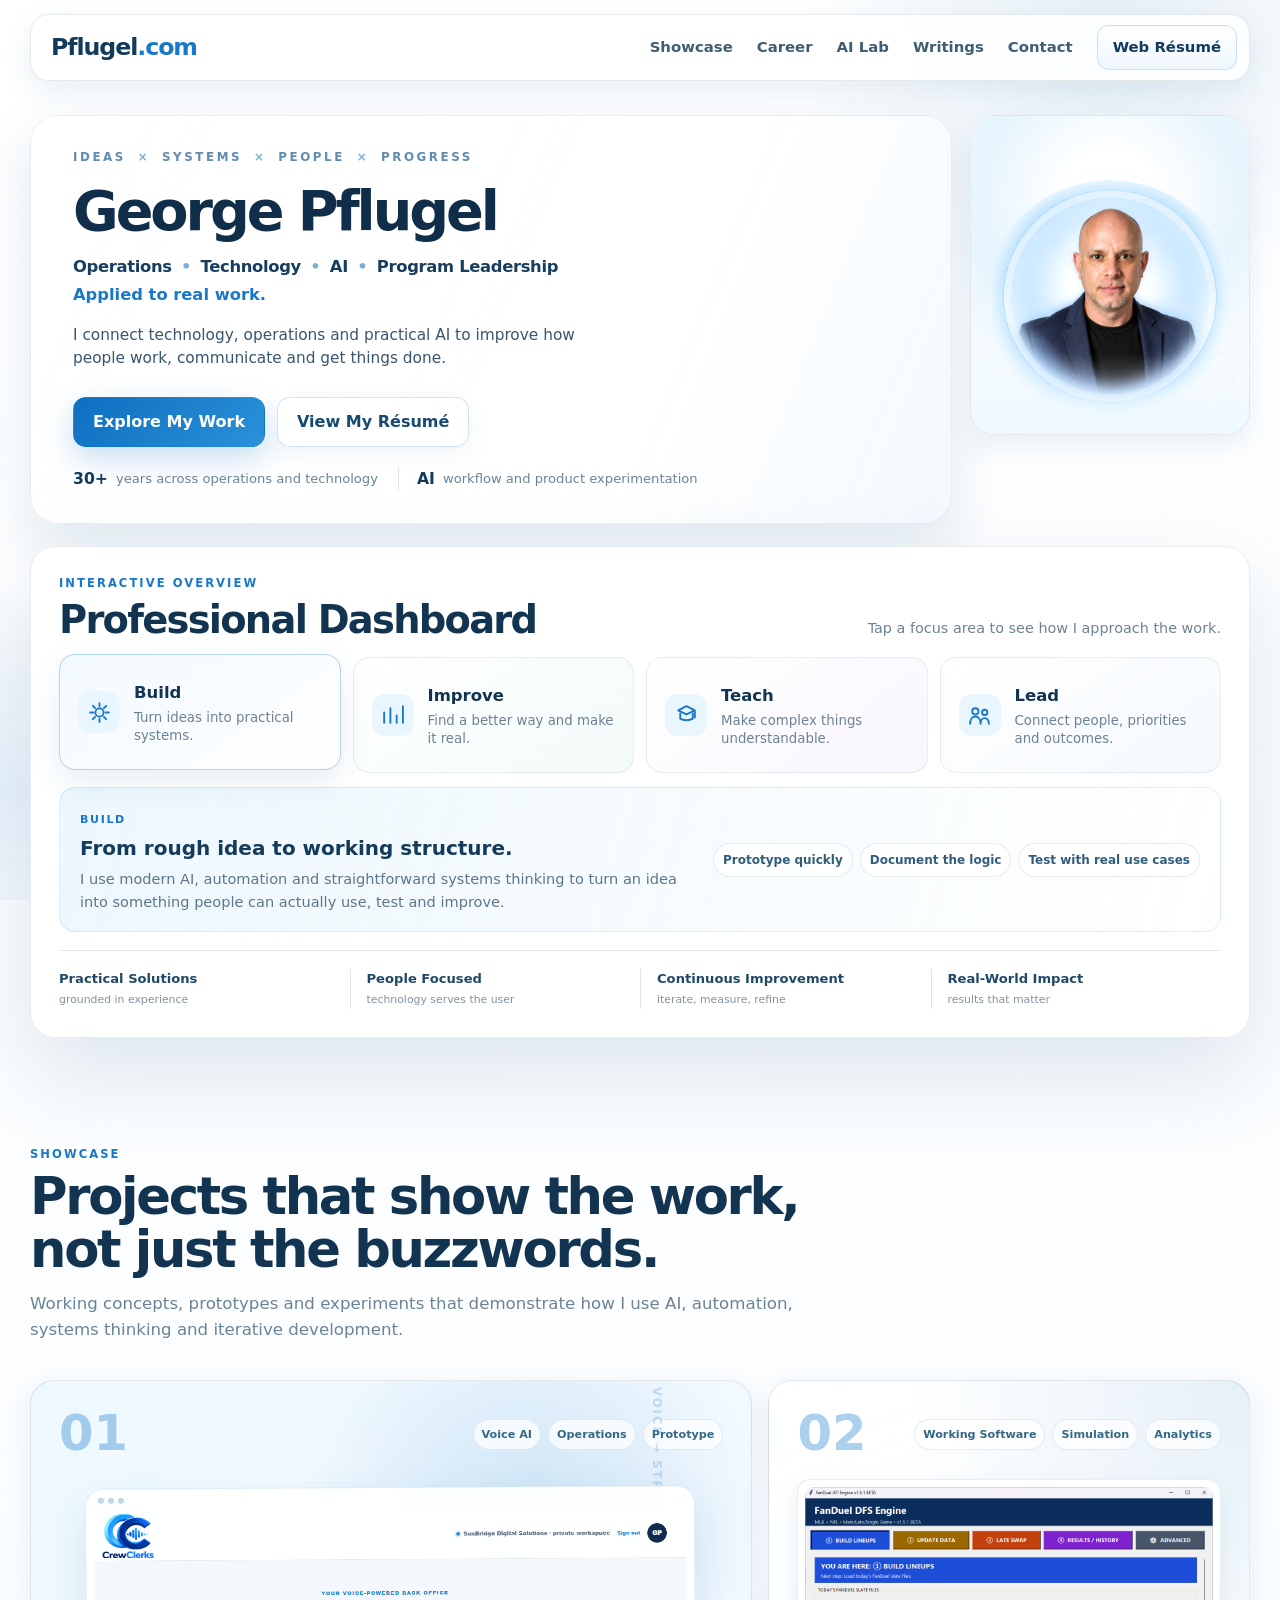
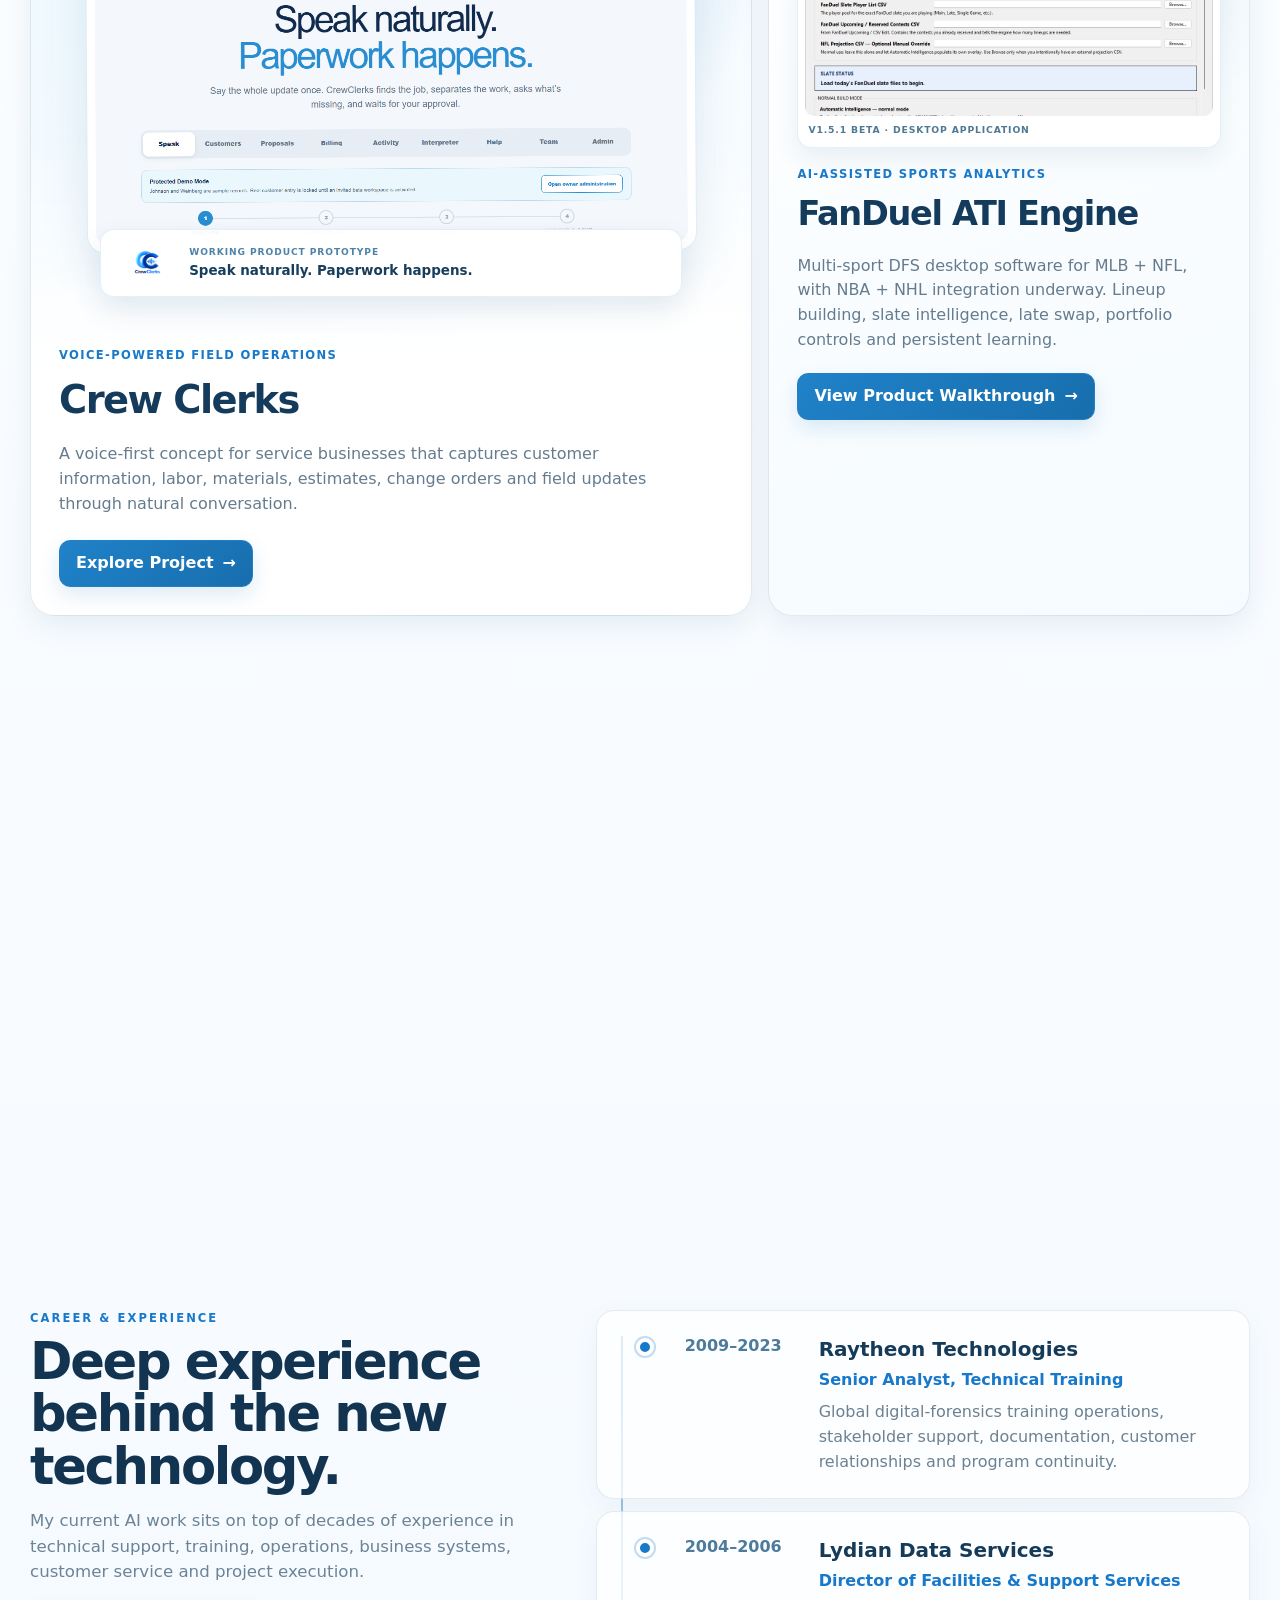
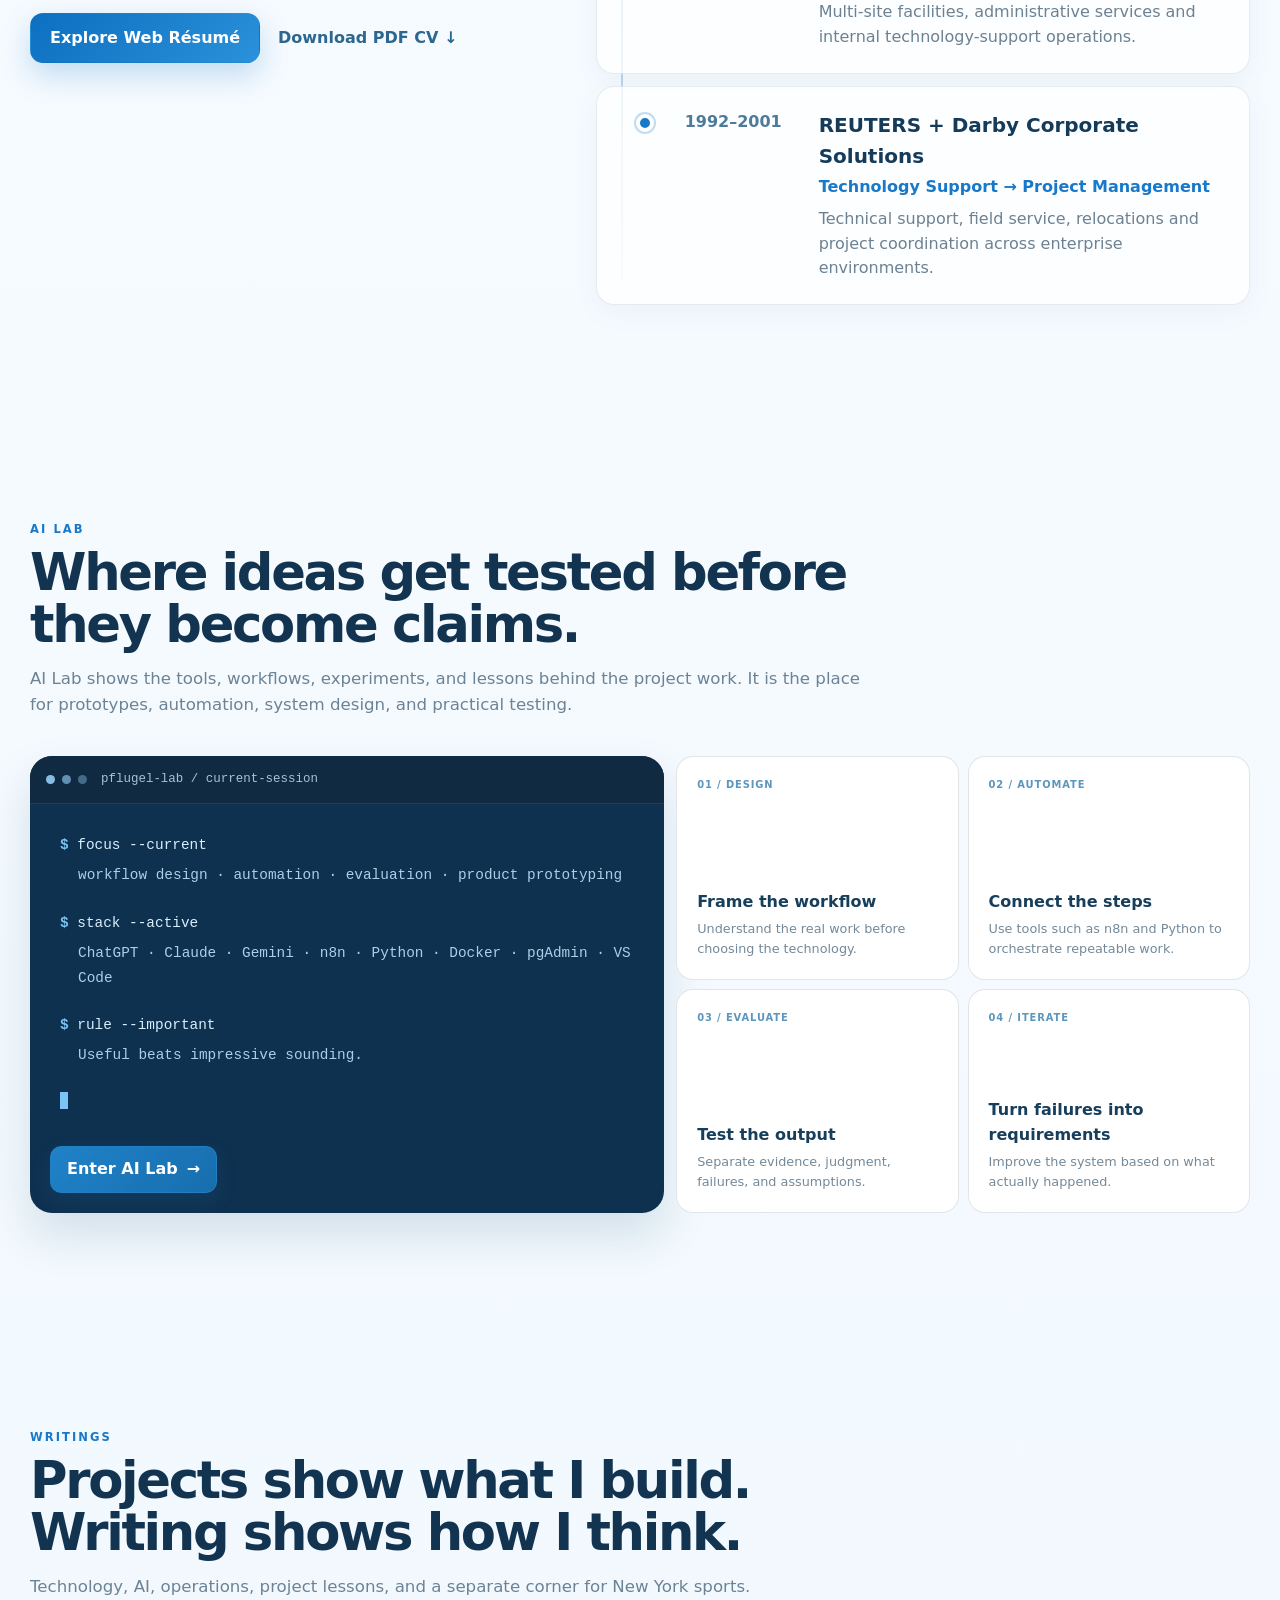
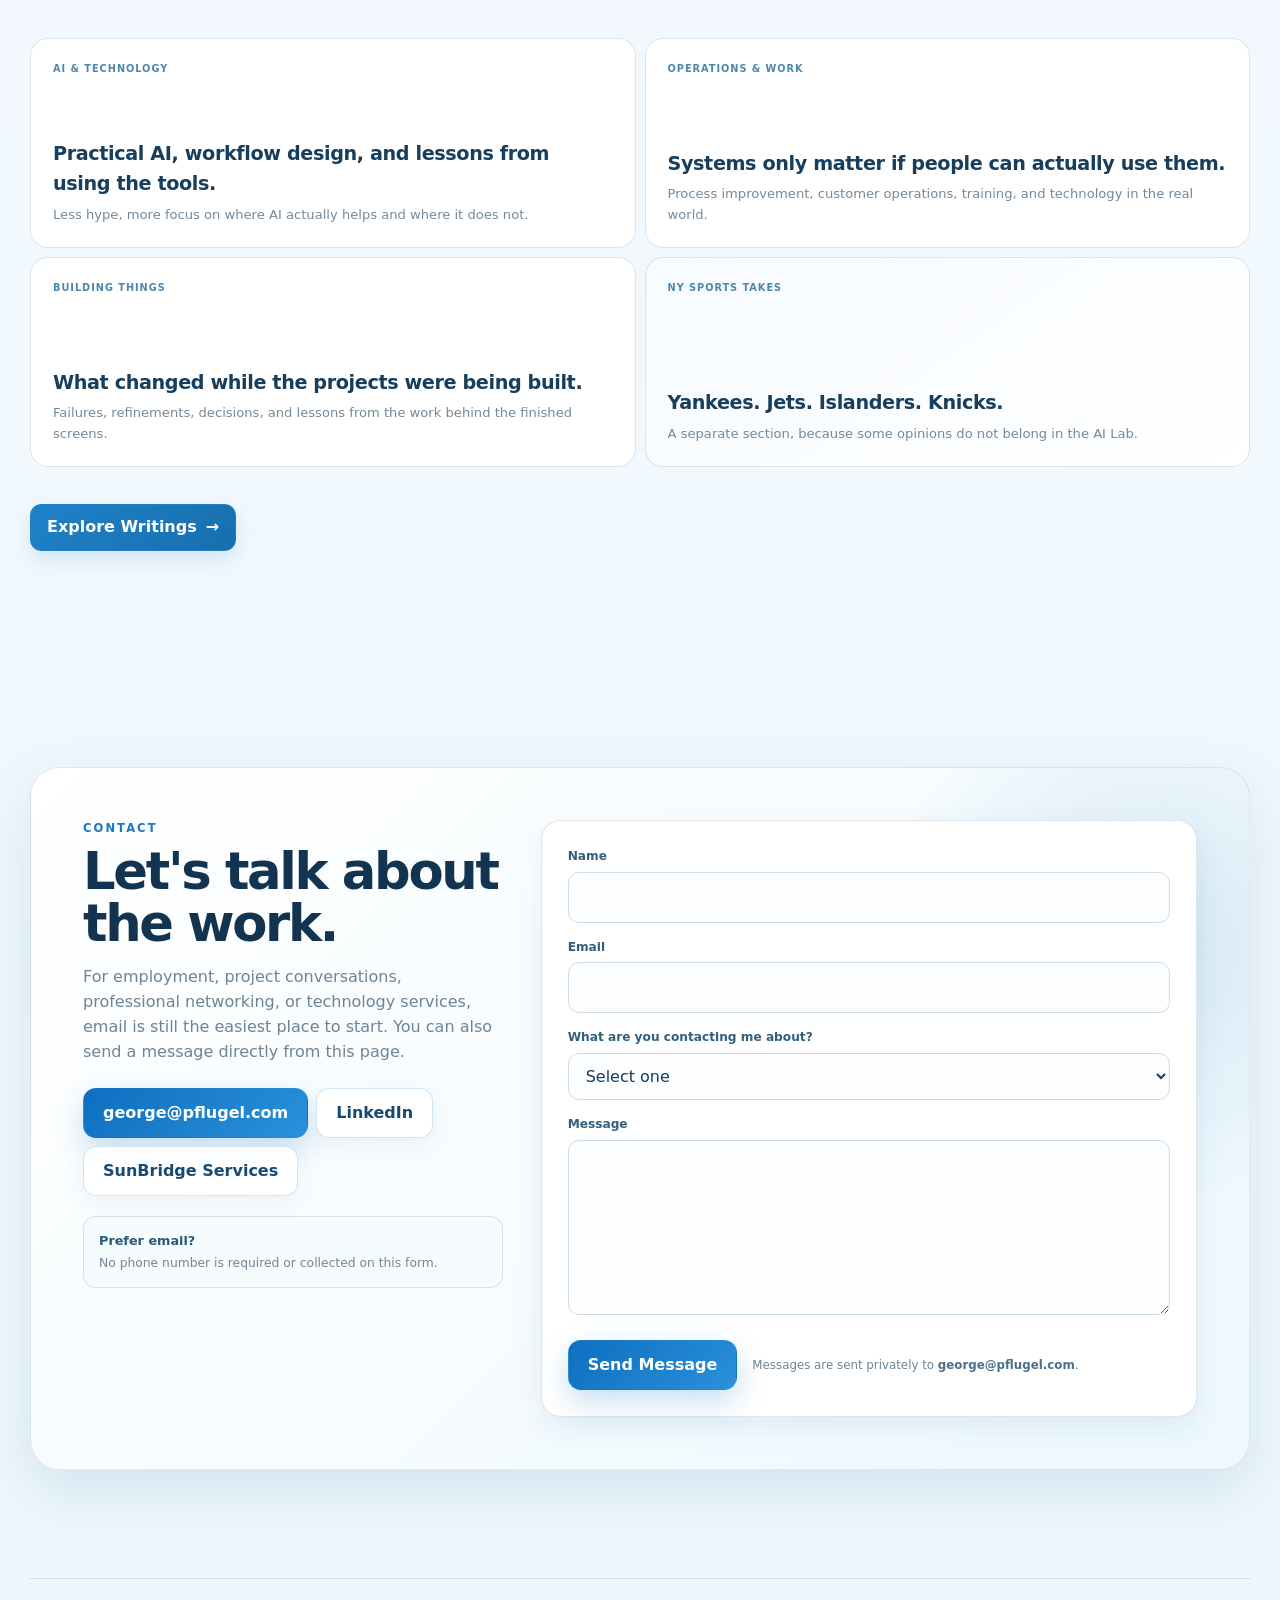
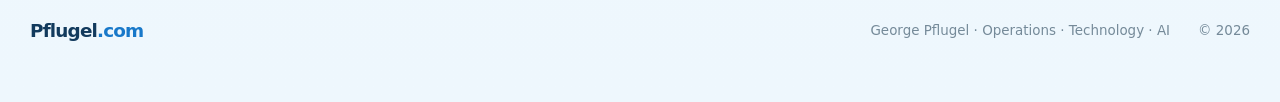
==== index.html @ eb1a5d11 "Add files via upload Publish Pflugel.com V26.2" ====
<!DOCTYPE html>
<html lang="en">
<head>
  <meta charset="UTF-8" />
  <meta name="viewport" content="width=device-width, initial-scale=1.0" />
  <meta name="theme-color" content="#f7fbff" />
  <meta name="description" content="Pflugel.com, George Pflugel's interactive professional showcase, AI lab, career experience and writings." />
  <title>Pflugel.com | George Pflugel</title>
  <link rel="icon" href="assets/favicon.svg" type="image/svg+xml">
  <link rel="stylesheet" href="styles.css" />
</head>
<body>
  <div class="page-bg" aria-hidden="true">
    <div class="orb orb-one"></div>
    <div class="orb orb-two"></div>
  </div>

  <header class="site-header">
    <a class="site-brand" href="#home" aria-label="Pflugel.com home">
      <span>Pflugel</span><strong>.com</strong>
    </a>

    <button class="menu-toggle" aria-expanded="false" aria-controls="primary-nav" aria-label="Open navigation">
      <span></span><span></span><span></span>
    </button>

    <nav id="primary-nav" class="primary-nav" aria-label="Primary navigation">
      <a href="showcase.html">Showcase</a>
      <a href="career.html">Career</a>
      <a href="ai-lab.html" data-track="ai_lab">AI Lab</a>
      <a href="writings.html" data-track="writings">Writings</a>
      <a href="#contact">Contact</a>
      <a class="nav-button" href="resume.html" data-track="web_resume">Web Résumé</a>
    </nav>
  </header>

  <main>
    <section id="home" class="hero-section">
      <div class="hero-top-grid reveal">
        <div class="hero-main-card">
          <div class="hero-copy">
            <p class="signal-line">IDEAS <span>×</span> SYSTEMS <span>×</span> PEOPLE <span>×</span> PROGRESS</p>
            <h1>George Pflugel</h1>
            <p class="hero-role">Operations <span>•</span> Technology <span>•</span> AI <span>•</span> Program Leadership</p>
            <p class="hero-tagline">Applied to real work.</p>
            <p class="hero-summary">
              I connect technology, operations and practical AI to improve how people work, communicate and get things done.
            </p>

            <div class="hero-actions">
              <a class="button button-primary" href="showcase.html">Explore My Work</a>
              <a class="button button-secondary" href="resume.html" data-track="web_resume">View My Résumé</a>
            </div>

            <div class="hero-proof">
              <span><strong>30+</strong> years across operations and technology</span>
              <span><strong>AI</strong> workflow and product experimentation</span>
            </div>
          </div>
        </div>

        <aside class="hero-portrait-card" aria-label="Portrait accent panel">
          <div class="portrait-card-stage">
            <div class="portrait-card-orb orb-a"></div>
            <div class="portrait-card-orb orb-b"></div>
            <div class="portrait-card-grid"></div>
            <img class="portrait-card-image" src="assets/george-home-portrait-v26.png" alt="George Pflugel" />
          </div>
        </aside>
      </div>

      <section class="dashboard reveal" aria-labelledby="dashboard-title">
        <div class="dashboard-header">
          <div>
            <p class="section-kicker">INTERACTIVE OVERVIEW</p>
            <h2 id="dashboard-title">Professional Dashboard</h2>
          </div>
          <p class="dashboard-intro">Tap a focus area to see how I approach the work.</p>
        </div>

        <div class="dashboard-grid">
          <button class="dash-card active" data-panel="build" aria-pressed="true">
            <span class="dash-icon">
              <svg viewBox="0 0 24 24" aria-hidden="true"><path d="M12 3v3M12 18v3M3 12h3M18 12h3M5.6 5.6l2.1 2.1M16.3 16.3l2.1 2.1M18.4 5.6l-2.1 2.1M7.7 16.3l-2.1 2.1"/><circle cx="12" cy="12" r="4"/></svg>
            </span>
            <span><strong>Build</strong><small>Turn ideas into practical systems.</small></span>
          </button>

          <button class="dash-card" data-panel="improve" aria-pressed="false">
            <span class="dash-icon">
              <svg viewBox="0 0 24 24" aria-hidden="true"><path d="M4 19V9M10 19V5M16 19v-7M22 19V3"/></svg>
            </span>
            <span><strong>Improve</strong><small>Find a better way and make it real.</small></span>
          </button>

          <button class="dash-card" data-panel="teach" aria-pressed="false">
            <span class="dash-icon">
              <svg viewBox="0 0 24 24" aria-hidden="true"><path d="M4 7l8-4 8 4-8 4z"/><path d="M6 10v5c3 2 9 2 12 0v-5M20 8v6"/></svg>
            </span>
            <span><strong>Teach</strong><small>Make complex things understandable.</small></span>
          </button>

          <button class="dash-card" data-panel="lead" aria-pressed="false">
            <span class="dash-icon">
              <svg viewBox="0 0 24 24" aria-hidden="true"><circle cx="8" cy="8" r="3"/><circle cx="17" cy="9" r="2.5"/><path d="M3 20c0-4 2-7 5-7s5 3 5 7M13 20c0-3 1.5-5.5 4-5.5S21 17 21 20"/></svg>
            </span>
            <span><strong>Lead</strong><small>Connect people, priorities and outcomes.</small></span>
          </button>
        </div>

        <div class="dashboard-detail" id="dashboard-detail" aria-live="polite">
          <div>
            <span class="detail-label">BUILD</span>
            <h3>From rough idea to working structure.</h3>
            <p>I use modern AI, automation and straightforward systems thinking to turn an idea into something people can actually use, test and improve.</p>
          </div>
          <div class="detail-points">
            <span>Prototype quickly</span>
            <span>Document the logic</span>
            <span>Test with real use cases</span>
          </div>
        </div>

        <div class="dashboard-footer">
          <div>
            <strong>Practical Solutions</strong>
            <span>grounded in experience</span>
          </div>
          <div>
            <strong>People Focused</strong>
            <span>technology serves the user</span>
          </div>
          <div>
            <strong>Continuous Improvement</strong>
            <span>iterate, measure, refine</span>
          </div>
          <div>
            <strong>Real-World Impact</strong>
            <span>results that matter</span>
          </div>
        </div>
      </section>
    </section>

    <section id="showcase" class="section">
      <div class="section-heading reveal">
        <p class="section-kicker">SHOWCASE</p>
        <h2>Projects that show the work, not just the buzzwords.</h2>
        <p>Working concepts, prototypes and experiments that demonstrate how I use AI, automation, systems thinking and iterative development.</p>
      </div>

      <div class="project-grid">
        <article class="project-card project-feature reveal">
          <div class="project-top">
            <div class="project-number">01</div>
            <div class="project-tags"><span>Voice AI</span><span>Operations</span><span>Prototype</span></div>
          </div>

          <a class="project-preview crew-project-preview" href="crew-clerks.html" data-track="project_crewclerks" aria-label="Explore CrewClerks project">
            <div class="project-preview-window">
              <div class="project-preview-bar" aria-hidden="true"><i></i><i></i><i></i></div>
              <img src="assets/crewclerks-hero.png" alt="CrewClerks product interface showing Speak naturally. Paperwork happens.">
            </div>
            <div class="project-preview-caption">
              <img src="assets/crewclerks-logo.png" alt="" aria-hidden="true">
              <div>
                <span>WORKING PRODUCT PROTOTYPE</span>
                <strong>Speak naturally. Paperwork happens.</strong>
              </div>
            </div>
          </a>

          <div class="project-body">
            <p class="project-type">VOICE-POWERED FIELD OPERATIONS</p>
            <h3>Crew Clerks</h3>
            <p>A voice-first concept for service businesses that captures customer information, labor, materials, estimates, change orders and field updates through natural conversation.</p>
          </div>
          <a class="project-link project-cta-button" href="crew-clerks.html" data-track="project_crewclerks">Explore Project <span>→</span></a>
        </article>

        <article class="project-card fanduel-project-card reveal">
          <div class="project-top">
            <div class="project-number">02</div>
            <div class="project-tags"><span>Working Software</span><span>Simulation</span><span>Analytics</span></div>
          </div>
          <a class="fanduel-card-preview" href="fanduel-ati-engine.html" data-track="project_fanduel" aria-label="View FanDuel ATI Engine product walkthrough">
            <img src="assets/fanduel-build-lineups.png" alt="FanDuel ATI Engine Build Lineups software screen">
            <span>V1.5.1 BETA · DESKTOP APPLICATION</span>
          </a>
          <div class="project-body">
            <p class="project-type">AI-ASSISTED SPORTS ANALYTICS</p>
            <h3>FanDuel ATI Engine</h3>
            <p>Multi-sport DFS desktop software for MLB + NFL, with NBA + NHL integration underway. Lineup building, slate intelligence, late swap, portfolio controls and persistent learning.</p>
          </div>
          <a class="project-link project-cta-button" href="fanduel-ati-engine.html" data-track="project_fanduel">View Product Walkthrough <span>→</span></a>
        </article>

        <article class="project-card compact-project sunbridge-project-card reveal">
          <div class="project-top">
            <div class="project-number">03</div>
            <div class="project-tags"><span>Service Brand</span><span>AI Workflows</span></div>
          </div>

          <a class="sunbridge-card-brand sb23-home-preview compact-brand-preview" href="sunbridge.html" data-track="project_sunbridge" aria-label="Explore SunBridge Digital Solutions service brand">
            <img src="assets/sunbridge-logo.png" alt="SunBridge Digital Solutions logo">
            <div>
              <strong>Technology services + AI workflow development</strong>
              <span>Support · Custom Software · Web · Digital Services</span>
            </div>
          </a>

          <div class="project-body compact-project-body">
            <p class="project-type">BRANDED TECHNOLOGY SERVICES</p>
            <h3>SunBridge Digital Solutions</h3>
            <p>A branded service offering for approachable technology support, AI workflow and lightweight custom software development, digital coaching, and web services.</p>
          </div>
          <a class="project-link project-cta-button" href="sunbridge.html" data-track="project_sunbridge">Explore SunBridge <span>→</span></a>
        </article>

        <article class="project-card compact-project opportunity-project-card reveal">
          <div class="project-top">
            <div class="project-number">04</div>
            <div class="project-tags"><span>n8n</span><span>LLMs</span><span>Decision Logic</span></div>
          </div>

          <a class="opportunity-home-preview" href="opportunity-engine.html" data-track="project_opportunity" aria-label="Explore AI Opportunity Engine">
            <div class="op-preview-flow">
              <span class="op-preview-node">Evidence</span>
              <i>→</i>
              <span class="op-preview-node">Hard Gates</span>
              <i>→</i>
              <span class="op-preview-node accent">Score</span>
            </div>
            <div class="op-preview-result">
              <div><small>OPPORTUNITY</small><strong>82.4</strong></div>
              <div><small>CONFIDENCE</small><strong>HIGH</strong></div>
              <div class="op-preview-decision"><small>DECISION</small><strong>LIST</strong></div>
            </div>
            <span class="op-preview-caption">Evidence → rules → scoring → confidence → decision</span>
          </a>

          <div class="project-body compact-project-body">
            <p class="project-type">WORKFLOW & DECISION ENGINE</p>
            <h3>AI Opportunity Engine</h3>
            <p>A structured evaluation system for research, evidence, hard gates, scoring, confidence, automation, and repeatable decisions.</p>
          </div>
          <a class="project-link project-cta-button" href="opportunity-engine.html" data-track="project_opportunity">Explore Project <span>→</span></a>
        </article>
      </div>
    </section>

    <section id="career" class="section career-section">
      <div class="career-intro reveal">
        <p class="section-kicker">CAREER & EXPERIENCE</p>
        <h2>Deep experience behind the new technology.</h2>
        <p>
          My current AI work sits on top of decades of experience in technical support,
          training, operations, business systems, customer service and project execution.
        </p>
        <div class="career-actions">
          <a class="button button-primary" href="resume.html" data-track="web_resume">Explore Web Résumé</a>
          <a class="text-action" href="assets/George-Pflugel-CV.pdf" data-track="resume_pdf" download>Download PDF CV <span>↓</span></a>
        </div>
      </div>

      <div class="career-timeline reveal">
        <article>
          <div class="timeline-marker"></div>
          <div class="timeline-year">2009–2023</div>
          <div>
            <h3>Raytheon Technologies</h3>
            <p class="timeline-role">Senior Analyst, Technical Training</p>
            <p>Global digital-forensics training operations, stakeholder support, documentation, customer relationships and program continuity.</p>
          </div>
        </article>

        <article>
          <div class="timeline-marker"></div>
          <div class="timeline-year">2004–2006</div>
          <div>
            <h3>Lydian Data Services</h3>
            <p class="timeline-role">Director of Facilities & Support Services</p>
            <p>Multi-site facilities, administrative services and internal technology-support operations.</p>
          </div>
        </article>

        <article>
          <div class="timeline-marker"></div>
          <div class="timeline-year">1992–2001</div>
          <div>
            <h3>REUTERS + Darby Corporate Solutions</h3>
            <p class="timeline-role">Technology Support → Project Management</p>
            <p>Technical support, field service, relocations and project coordination across enterprise environments.</p>
          </div>
        </article>
      </div>
    </section>

    <section id="ai-lab" class="section lab-section lab-section-v20">
      <div class="section-heading reveal">
        <p class="section-kicker">AI LAB</p>
        <h2>Where ideas get tested before they become claims.</h2>
        <p>AI Lab shows the tools, workflows, experiments, and lessons behind the project work. It is the place for prototypes, automation, system design, and practical testing.</p>
      </div>

      <div class="lab-v20-layout">
        <article class="lab-v20-console reveal">
          <div class="console-header">
            <span class="console-dot"></span><span class="console-dot"></span><span class="console-dot"></span>
            <span class="console-title">pflugel-lab / current-session</span>
          </div>
          <div class="console-body">
            <p><span class="prompt">$</span> focus --current</p>
            <p class="console-output">workflow design · automation · evaluation · product prototyping</p>
            <p><span class="prompt">$</span> stack --active</p>
            <p class="console-output">ChatGPT · Claude · Gemini · n8n · Python · Docker · pgAdmin · VS Code</p>
            <p><span class="prompt">$</span> rule --important</p>
            <p class="console-output">Useful beats impressive sounding.</p>
            <span class="console-cursor"></span>
          </div>
          <a class="project-cta-button lab-enter-button" href="ai-lab.html" data-track="ai_lab">Enter AI Lab <span>→</span></a>
        </article>

        <div class="lab-v20-grid">
          <article class="lab-v20-card reveal"><span>01 / DESIGN</span><h3>Frame the workflow</h3><p>Understand the real work before choosing the technology.</p></article>
          <article class="lab-v20-card reveal"><span>02 / AUTOMATE</span><h3>Connect the steps</h3><p>Use tools such as n8n and Python to orchestrate repeatable work.</p></article>
          <article class="lab-v20-card reveal"><span>03 / EVALUATE</span><h3>Test the output</h3><p>Separate evidence, judgment, failures, and assumptions.</p></article>
          <article class="lab-v20-card reveal"><span>04 / ITERATE</span><h3>Turn failures into requirements</h3><p>Improve the system based on what actually happened.</p></article>
        </div>
      </div>
    </section>

    <section id="writings" class="section writings-section writings-section-v21">
      <div class="section-heading reveal">
        <p class="section-kicker">WRITINGS</p>
        <h2>Projects show what I build. Writing shows how I think.</h2>
        <p>Technology, AI, operations, project lessons, and a separate corner for New York sports.</p>
      </div>

      <div class="writings-v21-grid">
        <article class="writing-home-card reveal">
          <span>AI & TECHNOLOGY</span>
          <h3>Practical AI, workflow design, and lessons from using the tools.</h3>
          <p>Less hype, more focus on where AI actually helps and where it does not.</p>
        </article>
        <article class="writing-home-card reveal">
          <span>OPERATIONS & WORK</span>
          <h3>Systems only matter if people can actually use them.</h3>
          <p>Process improvement, customer operations, training, and technology in the real world.</p>
        </article>
        <article class="writing-home-card reveal">
          <span>BUILDING THINGS</span>
          <h3>What changed while the projects were being built.</h3>
          <p>Failures, refinements, decisions, and lessons from the work behind the finished screens.</p>
        </article>
        <article class="writing-home-card sports reveal">
          <span>NY SPORTS TAKES</span>
          <h3>Yankees. Jets. Islanders. Knicks.</h3>
          <p>A separate section, because some opinions do not belong in the AI Lab.</p>
        </article>
      </div>

      <div class="writings-home-cta reveal">
        <a class="project-cta-button" href="writings.html" data-track="writings">Explore Writings <span>→</span></a>
      </div>
    </section>

    <section id="contact" class="section contact-section-v262">
      <div class="contact-card contact-card-v262 reveal">
        <div class="contact-intro">
          <p class="section-kicker">CONTACT</p>
          <h2>Let's talk about the work.</h2>
          <p>For employment, project conversations, professional networking, or technology services, email is still the easiest place to start. You can also send a message directly from this page.</p>

          <div class="contact-direct-links">
            <a class="button button-primary" href="mailto:george@pflugel.com" data-track="contact_email">george@pflugel.com</a>
            <a class="button button-secondary" href="https://www.linkedin.com/in/pflugel" target="_blank" rel="noopener" data-track="contact_linkedin">LinkedIn</a>
            <a class="button button-secondary" href="sunbridge.html" data-track="contact_sunbridge">SunBridge Services</a>
          </div>

          <div class="contact-privacy-note">
            <strong>Prefer email?</strong>
            <span>No phone number is required or collected on this form.</span>
          </div>
        </div>

        <form class="contact-form" action="https://formsubmit.co/george@pflugel.com" method="POST" data-track-form="contact_form">
          <input type="hidden" name="_subject" value="New message from Pflugel.com">
          <input type="hidden" name="_template" value="table">
          <input type="hidden" name="_next" value="https://pflugel.com/thanks.html">
          <input type="hidden" name="_url" value="https://pflugel.com/">
          <input class="form-honey" type="text" name="_honey" tabindex="-1" autocomplete="off" aria-hidden="true">

          <div class="form-field">
            <label for="contact-name">Name</label>
            <input id="contact-name" type="text" name="name" autocomplete="name" required>
          </div>

          <div class="form-field">
            <label for="contact-email">Email</label>
            <input id="contact-email" type="email" name="email" autocomplete="email" required>
          </div>

          <div class="form-field">
            <label for="contact-topic">What are you contacting me about?</label>
            <select id="contact-topic" name="reason" required>
              <option value="" selected disabled>Select one</option>
              <option>Employment opportunity</option>
              <option>Project or consulting conversation</option>
              <option>SunBridge technology services</option>
              <option>AI workflow or custom software</option>
              <option>Professional networking</option>
              <option>Other</option>
            </select>
          </div>

          <div class="form-field">
            <label for="contact-message">Message</label>
            <textarea id="contact-message" name="message" rows="6" required></textarea>
          </div>

          <div class="contact-form-footer">
            <button class="button button-primary contact-submit" type="submit">Send Message</button>
            <p>Messages are sent privately to <strong>george@pflugel.com</strong>.</p>
          </div>
        </form>
      </div>
    </section>
  </main>

  <footer>
    <a class="site-brand footer-brand" href="#home"><span>Pflugel</span><strong>.com</strong></a>
    <p>George Pflugel · Operations · Technology · AI</p>
    <p>© <span id="year"></span></p>
  </footer>

  <dialog id="project-dialog" class="project-dialog">
    <button class="dialog-close" aria-label="Close project details">×</button>
    <div id="project-dialog-content"></div>
  </dialog>

  <script src="script.js"></script>
</body>
</html>
---- styles.css ----
/* Pflugel.com V4 */

:root {
  --white: #ffffff;
  --paper: #f8fcff;
  --paper-blue: #eef7fd;
  --carolina: #7bafd4;
  --carolina-soft: #d9edf9;
  --blue: #1878c9;
  --blue-deep: #123a5d;
  --ink: #102a43;
  --ink-soft: #39566d;
  --muted: #6c8395;
  --line: rgba(16, 42, 67, 0.12);
  --line-blue: rgba(24, 120, 201, 0.20);
  --shadow-sm: 0 10px 28px rgba(53, 105, 145, 0.10);
  --shadow-md: 0 22px 60px rgba(53, 105, 145, 0.14);
  --shadow-lg: 0 36px 90px rgba(53, 105, 145, 0.16);
  --radius: 24px;
  --max: 1220px;
}

* { box-sizing: border-box; }
html { scroll-behavior: smooth; }
body {
  margin: 0;
  min-height: 100vh;
  color: var(--ink);
  background: linear-gradient(180deg, #fff 0%, #f7fbff 42%, #eef7fd 100%);
  font-family: "Segoe UI Variable Text", "Segoe UI", Aptos, system-ui, -apple-system, BlinkMacSystemFont, sans-serif;
  line-height: 1.55;
}
a { color: inherit; text-decoration: none; }
button { font: inherit; }

.page-bg {
  position: fixed;
  inset: 0;
  overflow: hidden;
  pointer-events: none;
  z-index: -1;
}
.orb {
  position: absolute;
  border-radius: 50%;
  filter: blur(2px);
  opacity: .78;
}
.orb-one {
  width: 620px;
  height: 620px;
  top: -280px;
  right: -140px;
  background: radial-gradient(circle, rgba(123,175,212,.25), rgba(123,175,212,0) 70%);
}
.orb-two {
  width: 420px;
  height: 420px;
  left: -200px;
  top: 580px;
  background: radial-gradient(circle, rgba(24,120,201,.11), rgba(24,120,201,0) 68%);
}

.site-header {
  position: sticky;
  top: 12px;
  z-index: 100;
  width: min(calc(100% - 28px), var(--max));
  margin: 14px auto 0;
  min-height: 66px;
  padding: 10px 12px 10px 20px;
  display: flex;
  align-items: center;
  justify-content: space-between;
  gap: 22px;
  border: 1px solid rgba(16,42,67,.10);
  border-radius: 19px;
  background: rgba(255,255,255,.84);
  backdrop-filter: blur(18px) saturate(150%);
  box-shadow: var(--shadow-sm);
}
.site-brand {
  display: inline-flex;
  align-items: baseline;
  color: var(--blue-deep);
  font-size: 1.48rem;
  font-weight: 800;
  letter-spacing: -.045em;
}
.site-brand strong { color: var(--blue); font-weight: 650; }
.primary-nav {
  display: flex;
  align-items: center;
  gap: 24px;
  color: #3f5d73;
  font-size: .93rem;
  font-weight: 650;
}
.primary-nav a { transition: color .18s ease, transform .18s ease, background .18s ease; }
.primary-nav > a:not(.nav-button):hover { color: var(--blue); transform: translateY(-1px); }
.nav-button {
  padding: 10px 15px;
  color: var(--blue-deep);
  border: 1px solid rgba(24,120,201,.20);
  border-radius: 12px;
  background: linear-gradient(180deg, #fff, #eef7fd);
}
.nav-button:hover { color: #fff; background: var(--blue); }
.menu-toggle {
  display: none;
  width: 44px;
  height: 42px;
  padding: 8px;
  border: 1px solid var(--line);
  border-radius: 12px;
  background: #fff;
}
.menu-toggle span {
  display: block;
  width: 22px;
  height: 2px;
  margin: 5px auto;
  background: var(--blue-deep);
  border-radius: 99px;
}

/* HERO */
.hero-section {
  width: min(calc(100% - 28px), var(--max));
  margin: 0 auto;
  padding-top: 34px;
}
.hero-panel {
  display: grid;
  grid-template-columns: 1.1fr .9fr;
  gap: 18px;
  align-items: stretch;
  min-height: 520px;
  padding: 34px 38px;
  border: 1px solid rgba(16,42,67,.08);
  border-radius: 32px;
  background:
    linear-gradient(112deg, rgba(255,255,255,.99) 0%, rgba(255,255,255,.98) 40%, rgba(235,247,255,.96) 100%);
  box-shadow: var(--shadow-md);
}
.hero-copy {
  align-self: center;
  padding: 10px 6px 10px 18px;
}
.signal-line {
  margin: 0 0 18px;
  color: #628bb0;
  font-size: .74rem;
  font-weight: 700;
  letter-spacing: .22em;
}
.signal-line span { color: var(--carolina); padding: 0 5px; }
.hero-panel h1 {
  margin: 0;
  color: #102d4a;
  font-size: clamp(3.3rem, 5.8vw, 5.1rem);
  line-height: .94;
  letter-spacing: -.06em;
  font-weight: 760;
}
.hero-role {
  margin: 18px 0 0;
  color: #183e5f;
  font-size: clamp(1rem, 1.5vw, 1.24rem);
  font-weight: 700;
  letter-spacing: -.02em;
}
.hero-role span { color: var(--carolina); padding: 0 4px; }
.hero-tagline {
  margin: 2px 0 0;
  color: var(--blue);
  font-size: 1.12rem;
  font-weight: 620;
}
.hero-summary {
  max-width: 540px;
  margin: 18px 0 0;
  color: var(--ink-soft);
  font-size: .98rem;
}
.hero-actions {
  display: flex;
  flex-wrap: wrap;
  gap: 12px;
  margin-top: 26px;
}
.button {
  min-height: 50px;
  display: inline-flex;
  align-items: center;
  justify-content: center;
  gap: 10px;
  padding: 0 19px;
  border-radius: 13px;
  font-weight: 760;
  border: 1px solid transparent;
  transition: transform .18s ease, box-shadow .18s ease, background .18s ease;
}
.button:hover { transform: translateY(-2px); }
.button-primary {
  color: #fff;
  background: linear-gradient(135deg, #0d6fc0, #2b91da);
  box-shadow: 0 12px 30px rgba(24,120,201,.24);
}
.button-secondary {
  color: #164a72;
  border-color: rgba(24,120,201,.20);
  background: rgba(255,255,255,.88);
  box-shadow: 0 8px 22px rgba(53,105,145,.07);
}
.hero-proof {
  display: flex;
  gap: 20px;
  margin-top: 23px;
  color: var(--muted);
  font-size: .83rem;
}
.hero-proof span {
  display: inline-flex;
  align-items: center;
  gap: 8px;
}
.hero-proof span + span {
  padding-left: 18px;
  border-left: 1px solid var(--line);
}
.hero-proof strong { color: var(--blue-deep); font-size: .98rem; }

.hero-art {
  position: relative;
  min-height: 450px;
  overflow: hidden;
  border-radius: 26px;
  background:
    linear-gradient(145deg, rgba(222,240,251,.84), rgba(248,252,255,.72) 52%, rgba(216,235,248,.95) 100%);
}
.art-layer { position: absolute; inset: 0; }
.art-grid {
  inset: auto 24px 30px auto;
  width: 220px;
  height: 170px;
  opacity: .28;
  background-image: radial-gradient(circle, rgba(24,120,201,.55) 1.4px, transparent 1.4px);
  background-size: 16px 16px;
}
.art-wash {
  background:
    radial-gradient(circle at 62% 40%, rgba(123,175,212,.26), transparent 28%),
    radial-gradient(circle at 78% 16%, rgba(24,120,201,.12), transparent 18%),
    linear-gradient(180deg, rgba(255,255,255,.0), rgba(255,255,255,.34));
}
.art-ring {
  border-radius: 50%;
  border: 1px solid rgba(123,175,212,.18);
}
.ring-one {
  width: 320px;
  height: 320px;
  right: 72px;
  top: 48px;
}
.ring-two {
  width: 440px;
  height: 440px;
  right: -30px;
  top: -20px;
  opacity: .55;
}
.art-pill {
  position: absolute;
  z-index: 3;
  padding: 7px 11px;
  border: 1px solid rgba(16,42,67,.10);
  border-radius: 999px;
  color: #4a6e87;
  background: rgba(255,255,255,.72);
  box-shadow: var(--shadow-sm);
  font-size: .74rem;
  font-weight: 680;
}
.pill-one { right: 230px; top: 46px; }
.pill-two { right: 110px; top: 88px; }
.pill-three { right: 182px; top: 132px; }

.portrait-blend {
  position: absolute;
  right: 18px;
  bottom: 0;
  z-index: 4;
  width: min(410px, 76%);
  height: auto;
  opacity: .98;
  filter: saturate(.98) contrast(1.01);
  -webkit-mask-image: linear-gradient(180deg, rgba(0,0,0,.98) 0%, rgba(0,0,0,.98) 74%, rgba(0,0,0,.64) 88%, transparent 100%);
  mask-image: linear-gradient(180deg, rgba(0,0,0,.98) 0%, rgba(0,0,0,.98) 74%, rgba(0,0,0,.64) 88%, transparent 100%);
}

.dashboard {
  margin-top: 22px;
  padding: 28px;
  border: 1px solid rgba(16,42,67,.09);
  border-radius: 25px;
  background: rgba(255,255,255,.94);
  box-shadow: var(--shadow-lg);
}
.dashboard-header {
  display: flex;
  align-items: end;
  justify-content: space-between;
  gap: 30px;
  margin-bottom: 18px;
}
.section-kicker {
  margin: 0 0 7px;
  color: var(--blue);
  font-size: .72rem;
  font-weight: 800;
  letter-spacing: .18em;
}
.dashboard h2, .section-heading h2, .career-intro h2, .contact-card h2 {
  margin: 0;
  color: #123450;
  font-size: clamp(2.2rem, 4vw, 3.8rem);
  line-height: 1.02;
  letter-spacing: -.045em;
}
.dashboard h2 { font-size: clamp(1.85rem, 3vw, 2.55rem); }
.dashboard-intro {
  max-width: 380px;
  margin: 0;
  color: var(--muted);
  text-align: right;
  font-size: .9rem;
}
.dashboard-grid {
  display: grid;
  grid-template-columns: repeat(4, 1fr);
  gap: 12px;
}
.dash-card {
  min-height: 116px;
  display: flex;
  align-items: center;
  gap: 14px;
  padding: 18px;
  text-align: left;
  color: var(--ink);
  border: 1px solid rgba(16,42,67,.08);
  border-radius: 16px;
  background: linear-gradient(145deg, #fff, #f6fbff);
  cursor: pointer;
  transition: transform .18s ease, border-color .18s ease, box-shadow .18s ease, background .18s ease;
}
.dash-card:nth-child(2) { background: linear-gradient(145deg, #fff, #f3fbfa); }
.dash-card:nth-child(3) { background: linear-gradient(145deg, #fff, #f8f6ff); }
.dash-card:nth-child(4) { background: linear-gradient(145deg, #fff, #f4f9ff); }
.dash-card:hover, .dash-card.active {
  transform: translateY(-3px);
  border-color: rgba(24,120,201,.30);
  box-shadow: 0 12px 30px rgba(53,105,145,.11);
}
.dash-card.active { background: linear-gradient(145deg, #f2f9ff, #fff); }
.dash-icon {
  flex: 0 0 auto;
  width: 42px;
  height: 42px;
  display: grid;
  place-items: center;
  border-radius: 13px;
  color: var(--blue);
  background: #eaf6fd;
}
.dash-icon svg {
  width: 25px;
  height: 25px;
  fill: none;
  stroke: currentColor;
  stroke-width: 1.8;
  stroke-linecap: round;
  stroke-linejoin: round;
}
.dash-card strong {
  display: block;
  color: #123450;
  font-size: 1.03rem;
}
.dash-card small {
  display: block;
  margin-top: 3px;
  color: #6c8294;
  line-height: 1.35;
}
.dashboard-detail {
  margin-top: 14px;
  padding: 18px 20px;
  display: grid;
  grid-template-columns: 1fr auto;
  align-items: center;
  gap: 24px;
  border-radius: 16px;
  border: 1px solid rgba(24,120,201,.12);
  background: linear-gradient(105deg, rgba(234,246,253,.88), rgba(255,255,255,.98));
}
.detail-label {
  color: var(--blue);
  font-size: .69rem;
  letter-spacing: .15em;
  font-weight: 800;
}
.dashboard-detail h3 {
  margin: 2px 0 4px;
  color: #143b5b;
  font-size: 1.25rem;
}
.dashboard-detail p {
  max-width: 760px;
  margin: 0;
  color: #5d7689;
  font-size: .91rem;
}
.detail-points {
  display: flex;
  flex-wrap: wrap;
  justify-content: flex-end;
  gap: 7px;
}
.detail-points span {
  padding: 7px 9px;
  border-radius: 999px;
  color: #315d7c;
  background: rgba(255,255,255,.84);
  border: 1px solid rgba(16,42,67,.09);
  font-size: .75rem;
  font-weight: 650;
}
.dashboard-footer {
  display: grid;
  grid-template-columns: repeat(4, 1fr);
  margin-top: 18px;
  padding-top: 18px;
  border-top: 1px solid var(--line);
}
.dashboard-footer > div {
  padding: 0 16px;
  border-left: 1px solid var(--line);
}
.dashboard-footer > div:first-child {
  padding-left: 0;
  border-left: 0;
}
.dashboard-footer strong {
  display: block;
  color: #204966;
  font-size: .82rem;
}
.dashboard-footer span {
  display: block;
  margin-top: 2px;
  color: #8093a2;
  font-size: .68rem;
}

/* common sections */
.section {
  width: min(calc(100% - 40px), var(--max));
  margin: 0 auto;
  padding: 108px 0;
}
.section-heading {
  max-width: 820px;
  margin-bottom: 38px;
}
.section-heading p:not(.section-kicker), .career-intro > p:not(.section-kicker) {
  margin: 16px 0 0;
  color: var(--muted);
  font-size: 1.04rem;
}

/* projects */
.project-grid {
  display: grid;
  grid-template-columns: 1.2fr .8fr;
  gap: 16px;
}
.project-card {
  position: relative;
  min-height: 370px;
  display: flex;
  flex-direction: column;
  overflow: hidden;
  padding: 28px;
  border: 1px solid rgba(16,42,67,.10);
  border-radius: var(--radius);
  background: radial-gradient(circle at 100% 0%, rgba(123,175,212,.18), transparent 35%), linear-gradient(160deg, #fff, #f5fbff);
  box-shadow: var(--shadow-sm);
  transition: transform .22s ease, box-shadow .22s ease;
}
.project-card:hover { transform: translateY(-5px); box-shadow: var(--shadow-md); }
.project-feature {
  grid-row: span 2;
  min-height: 756px;
  background: linear-gradient(180deg, transparent 0 42%, rgba(255,255,255,.96) 70%), radial-gradient(circle at 70% 18%, rgba(24,120,201,.18), transparent 28%), linear-gradient(150deg, #edf8ff, #fff);
}
.project-feature::after {
  content: "VOICE → STRUCTURE → ACTION";
  position: absolute;
  right: -32px;
  top: 124px;
  transform: rotate(90deg);
  color: rgba(24,120,201,.22);
  font-size: .72rem;
  font-weight: 800;
  letter-spacing: .18em;
}
.project-top {
  display: flex;
  align-items: center;
  justify-content: space-between;
  gap: 15px;
}
.project-number {
  color: rgba(24,120,201,.35);
  font-size: 3.1rem;
  font-weight: 800;
  line-height: 1;
}
.project-tags {
  display: flex;
  flex-wrap: wrap;
  justify-content: flex-end;
  gap: 7px;
}
.project-tags span {
  padding: 6px 8px;
  border-radius: 999px;
  color: #356884;
  border: 1px solid rgba(24,120,201,.13);
  background: rgba(255,255,255,.72);
  font-size: .7rem;
  font-weight: 700;
}
.project-body { margin-top: auto; max-width: 630px; }
.project-type {
  margin: 0 0 5px !important;
  color: var(--blue) !important;
  font-size: .72rem !important;
  font-weight: 800;
  letter-spacing: .12em;
}
.project-card h3 {
  margin: 0;
  color: #143b5b;
  font-size: clamp(2rem, 3vw, 3.15rem);
  letter-spacing: -.04em;
}
.project-card:not(.project-feature) h3 { font-size: 2.1rem; }
.project-card p { margin: 13px 0 0; color: #657c8e; }
.project-link {
  width: max-content;
  margin-top: 23px;
  padding: 0;
  border: 0;
  color: #1c679d;
  background: none;
  cursor: pointer;
  font-weight: 750;
}

/* career */
.career-section {
  display: grid;
  grid-template-columns: .86fr 1.14fr;
  gap: 72px;
  align-items: start;
}
.career-intro { position: sticky; top: 110px; }
.career-actions {
  display: flex;
  align-items: center;
  gap: 18px;
  flex-wrap: wrap;
  margin-top: 28px;
}
.text-action { color: #2c678f; font-weight: 750; }
.career-timeline {
  position: relative;
  display: grid;
  gap: 12px;
}
.career-timeline::before {
  content: "";
  position: absolute;
  top: 26px;
  bottom: 26px;
  left: 25px;
  width: 2px;
  background: linear-gradient(var(--carolina), rgba(123,175,212,.18));
}
.career-timeline article {
  position: relative;
  display: grid;
  grid-template-columns: 52px 120px 1fr;
  gap: 14px;
  padding: 23px 22px;
  border: 1px solid rgba(16,42,67,.09);
  border-radius: 18px;
  background: rgba(255,255,255,.75);
  box-shadow: 0 8px 26px rgba(53,105,145,.06);
}
.timeline-marker {
  position: relative;
  z-index: 2;
  width: 18px;
  height: 18px;
  margin: 4px 0 0 17px;
  border: 4px solid #fff;
  border-radius: 50%;
  background: var(--blue);
  box-shadow: 0 0 0 2px rgba(24,120,201,.26);
}
.timeline-year { color: #4c7b9b; font-weight: 800; }
.career-timeline h3 {
  margin: 0;
  color: #163b59;
  font-size: 1.25rem;
}
.timeline-role {
  margin: 3px 0 7px !important;
  color: var(--blue) !important;
  font-weight: 700;
}
.career-timeline p { margin: 0; color: #6c8191; }

/* AI LAB */
.lab-layout {
  display: grid;
  grid-template-columns: 1.15fr .85fr;
  gap: 16px;
}
.lab-console {
  overflow: hidden;
  min-height: 400px;
  border: 1px solid rgba(16,42,67,.13);
  border-radius: 22px;
  background: #12304a;
  box-shadow: var(--shadow-md);
}
.console-header {
  height: 48px;
  display: flex;
  align-items: center;
  gap: 7px;
  padding: 0 16px;
  color: #a8c2d6;
  background: #0f2a41;
  border-bottom: 1px solid rgba(255,255,255,.08);
  font-family: ui-monospace, SFMono-Regular, Consolas, monospace;
  font-size: .78rem;
}
.console-dot {
  width: 9px;
  height: 9px;
  border-radius: 50%;
  background: #85bde3;
}
.console-dot:nth-child(2) { opacity: .7; }
.console-dot:nth-child(3) { opacity: .45; }
.console-title { margin-left: 7px; }
.console-body {
  padding: 30px;
  color: #d9eefc;
  font-family: ui-monospace, SFMono-Regular, Consolas, monospace;
  font-size: .9rem;
}
.console-body p { margin: 0 0 7px; }
.prompt { color: #7bc4f3; font-weight: 800; }
.console-output {
  margin: 0 0 24px !important;
  padding-left: 18px;
  color: #a9d0e8;
  line-height: 1.7;
}
.console-cursor {
  display: inline-block;
  width: 8px;
  height: 17px;
  background: #7bc4f3;
  animation: blink 1s steps(2) infinite;
}
@keyframes blink { 50% { opacity: 0; } }
.lab-cards { display: grid; gap: 12px; }
.mini-card {
  padding: 23px;
  border: 1px solid rgba(16,42,67,.09);
  border-radius: 20px;
  background: linear-gradient(145deg, #fff, #f5fbff);
  box-shadow: var(--shadow-sm);
}
.mini-card span, .writing-status {
  color: var(--blue);
  font-size: .68rem;
  font-weight: 800;
  letter-spacing: .13em;
}
.mini-card h3 { margin: 4px 0 5px; color: #173d5a; }
.mini-card p { margin: 0; color: #718797; }

/* writings */
.writing-card {
  min-height: 250px;
  display: flex;
  align-items: center;
  justify-content: space-between;
  gap: 25px;
  padding: 36px;
  border: 1px solid rgba(16,42,67,.10);
  border-radius: 25px;
  background: radial-gradient(circle at 85% 50%, rgba(123,175,212,.25), transparent 25%), linear-gradient(120deg, #fff, #eff8fe);
  box-shadow: var(--shadow-sm);
}
.writing-card h3 {
  margin: 5px 0 8px;
  color: #143c5c;
  font-size: clamp(2.3rem, 4vw, 4rem);
  letter-spacing: -.05em;
}
.writing-card p { max-width: 700px; margin: 0; color: #6f8595; }
.writing-mark {
  min-width: 140px;
  text-align: center;
  color: rgba(24,120,201,.20);
  font-size: 7.5rem;
  font-weight: 800;
  line-height: 1;
  letter-spacing: -.08em;
}

/* contact */
.contact-card {
  min-height: 310px;
  display: grid;
  grid-template-columns: 1fr auto;
  align-items: center;
  gap: 40px;
  padding: 52px;
  overflow: hidden;
  border: 1px solid rgba(16,42,67,.10);
  border-radius: 30px;
  background: radial-gradient(circle at 92% 25%, rgba(123,175,212,.25), transparent 22%), linear-gradient(135deg, #fff, #edf8ff);
  box-shadow: var(--shadow-md);
}
.contact-card p:not(.section-kicker) { max-width: 640px; color: #6e8495; }
.contact-buttons {
  display: flex;
  flex-direction: column;
  gap: 10px;
}

/* footer */
footer {
  width: min(calc(100% - 40px), var(--max));
  margin: 0 auto;
  padding: 28px 0 48px;
  display: grid;
  grid-template-columns: 1fr auto auto;
  align-items: center;
  gap: 28px;
  color: #758a99;
  border-top: 1px solid var(--line);
  font-size: .84rem;
}
.footer-brand { font-size: 1.15rem; }

/* dialog */
.project-dialog {
  width: min(720px, calc(100% - 30px));
  padding: 34px;
  color: var(--ink);
  border: 1px solid rgba(16,42,67,.12);
  border-radius: 22px;
  background: #fff;
  box-shadow: var(--shadow-lg);
}
.project-dialog::backdrop {
  background: rgba(16,42,67,.34);
  backdrop-filter: blur(5px);
}
.dialog-close {
  position: absolute;
  right: 15px;
  top: 15px;
  width: 38px;
  height: 38px;
  border: 1px solid var(--line);
  border-radius: 50%;
  color: var(--blue-deep);
  background: #f4faff;
  cursor: pointer;
  font-size: 1.45rem;
}
.project-dialog h2 {
  margin: 0;
  color: #143b5b;
  font-size: 2.1rem;
}
.project-dialog p, .project-dialog ul { color: #687f90; }

/* resume */
.resume-shell {
  width: min(calc(100% - 40px), var(--max));
  margin: 0 auto;
}
.resume-hero {
  display: grid;
  grid-template-columns: 1fr 310px;
  gap: 45px;
  align-items: center;
  padding: 90px 0 60px;
}
.resume-hero h1 {
  margin: 0;
  color: #123450;
  font-size: clamp(3.6rem, 7vw, 6.4rem);
  line-height: .92;
  letter-spacing: -.06em;
}
.resume-roleline {
  margin: 18px 0 0;
  color: var(--blue);
  font-size: 1.3rem;
  font-weight: 750;
}
.resume-lede { max-width: 820px; margin: 16px 0 0; color: #60798c; }
.resume-hero-actions {
  display: flex;
  flex-wrap: wrap;
  gap: 10px;
  margin-top: 25px;
}
.resume-profile-card {
  padding: 17px;
  border: 1px solid rgba(16,42,67,.09);
  border-radius: 22px;
  background: rgba(255,255,255,.82);
  box-shadow: var(--shadow-md);
}
.resume-mini-photo {
  height: 270px;
  overflow: hidden;
  border-radius: 16px;
  background: linear-gradient(180deg, #eef7fd, #fff);
  display: flex;
  align-items: end;
  justify-content: center;
}
.resume-mini-photo img {
  width: 88%;
  height: auto;
  object-fit: contain;
}
.resume-profile-card > div:last-child {
  display: grid;
  gap: 5px;
  padding: 15px 4px 4px;
  color: #667f91;
  font-size: .86rem;
}
.resume-profile-card a { color: #246c9e; font-weight: 700; }

.resume-grid {
  display: grid;
  grid-template-columns: 1fr 315px;
  gap: 20px;
  align-items: start;
  padding-bottom: 100px;
}
.resume-main-column { display: grid; gap: 18px; }
.resume-block, .resume-side-card {
  padding: 28px;
  border: 1px solid rgba(16,42,67,.09);
  border-radius: 21px;
  background: rgba(255,255,255,.84);
  box-shadow: var(--shadow-sm);
}
.resume-block-title {
  display: flex;
  align-items: center;
  gap: 10px;
  margin-bottom: 4px;
}
.resume-block-title span {
  color: var(--blue);
  font-size: .78rem;
  font-weight: 800;
}
.resume-block-title h2 {
  margin: 0;
  color: #153d5c;
  font-size: 1.6rem;
}
.resume-job {
  padding: 25px 0;
  border-top: 1px solid var(--line);
}
.resume-job:first-of-type { border-top: 0; }
.job-meta {
  display: flex;
  justify-content: space-between;
  gap: 10px;
  color: #6c8496;
  font-size: .8rem;
  font-weight: 650;
}
.resume-job h3 {
  margin: 6px 0 0;
  color: #173d5a;
  font-size: 1.24rem;
}
.job-role { margin: 2px 0 8px; color: var(--blue); font-weight: 700; }
.resume-job ul { margin: 10px 0 0; padding-left: 20px; color: #60788a; }
.resume-job li { margin: 6px 0; }
.resume-side-column {
  position: sticky;
  top: 104px;
  display: grid;
  gap: 14px;
}
.resume-side-card h3 { margin: 5px 0 0; color: #173d5a; }
.resume-side-card p { margin: 6px 0 0; color: #728797; }
.skill-cloud { display: flex; flex-wrap: wrap; gap: 7px; }
.skill-cloud span {
  padding: 7px 9px;
  border-radius: 999px;
  color: #345f7d;
  border: 1px solid rgba(24,120,201,.12);
  background: #f4faff;
  font-size: .75rem;
  font-weight: 650;
}
.side-list { margin: 0; padding-left: 18px; color: #60788a; }
.side-list li { margin: 6px 0; }
.side-link {
  display: flex;
  justify-content: space-between;
  padding: 10px 0;
  color: #256d9f;
  border-top: 1px solid var(--line);
  font-weight: 700;
}
.side-link:first-of-type { border-top: 0; }

.reveal {
  opacity: 0;
  transform: translateY(17px);
  transition: opacity .65s ease, transform .65s ease;
}
.reveal.visible { opacity: 1; transform: translateY(0); }
@media (prefers-reduced-motion: reduce) {
  * { scroll-behavior: auto !important; }
  .reveal { opacity: 1; transform: none; transition: none; }
  .console-cursor { animation: none; }
}

/* tablet */
@media (max-width: 1020px) {
  .primary-nav {
    position: absolute;
    top: calc(100% + 9px);
    left: 0;
    right: 0;
    display: none;
    flex-direction: column;
    align-items: stretch;
    gap: 4px;
    padding: 12px;
    border: 1px solid var(--line);
    border-radius: 16px;
    background: rgba(255,255,255,.98);
    box-shadow: var(--shadow-md);
  }
  .primary-nav.open { display: flex; }
  .primary-nav a { padding: 10px 11px; }
  .menu-toggle { display: block; }

  .hero-panel {
    grid-template-columns: 1fr;
    min-height: auto;
    padding-bottom: 26px;
  }
  .hero-copy {
    padding: 16px 10px 0 18px;
  }
  .hero-art {
    min-height: 360px;
  }
  .portrait-blend {
    width: min(340px, 68%);
    right: 8px;
  }
  .art-pill { font-size: .68rem; }
  .pill-one { right: 180px; top: 42px; }
  .pill-two { right: 78px; top: 80px; }
  .pill-three { right: 140px; top: 120px; }

  .dashboard-grid { grid-template-columns: repeat(2, 1fr); }
  .dashboard-footer {
    grid-template-columns: repeat(2, 1fr);
    gap: 14px 0;
  }
  .dashboard-footer > div:nth-child(3) {
    padding-left: 0;
    border-left: 0;
  }

  .career-section, .lab-layout { grid-template-columns: 1fr; }
  .career-intro { position: static; }

  .project-grid { grid-template-columns: 1fr 1fr; }
  .project-feature {
    grid-column: 1 / -1;
    grid-row: auto;
    min-height: 520px;
  }

  .resume-grid { grid-template-columns: 1fr; }
  .resume-side-column {
    position: static;
    grid-template-columns: repeat(2, 1fr);
  }
}

/* mobile */
@media (max-width: 700px) {
  .site-header {
    width: calc(100% - 18px);
    top: 8px;
    margin-top: 9px;
    min-height: 58px;
    padding: 8px 9px 8px 15px;
  }
  .site-brand { font-size: 1.24rem; }
  .hero-section {
    width: calc(100% - 18px);
    padding-top: 18px;
  }
  .hero-panel {
    padding: 20px 18px 18px;
    border-radius: 26px;
  }
  .hero-copy {
    order: 2;
    padding: 6px 0 0;
    text-align: left;
  }
  .signal-line {
    font-size: .62rem;
    letter-spacing: .15em;
    margin-bottom: 11px;
  }
  .hero-panel h1 {
    font-size: clamp(2.7rem, 14vw, 4.2rem);
  }
  .hero-role {
    font-size: .96rem;
    line-height: 1.45;
  }
  .hero-tagline { font-size: 1rem; }
  .hero-summary {
    margin: 14px 0 0;
    font-size: .9rem;
  }
  .hero-actions {
    display: grid;
    grid-template-columns: 1fr 1fr;
    margin-top: 20px;
  }
  .button {
    min-height: 47px;
    padding: 0 12px;
    font-size: .85rem;
  }
  .hero-proof {
    flex-direction: column;
    gap: 5px;
    margin-top: 17px;
    font-size: .73rem;
  }
  .hero-proof span + span {
    padding-left: 0;
    border-left: 0;
  }
  .hero-art {
    order: 1;
    min-height: 290px;
    margin-bottom: 6px;
  }
  .portrait-blend {
    width: min(250px, 72%);
    right: -2px;
  }
  .art-grid {
    width: 170px;
    height: 120px;
    right: 10px;
    bottom: 16px;
  }
  .art-pill {
    padding: 6px 9px;
    font-size: .64rem;
  }
  .pill-one { right: 108px; top: 30px; }
  .pill-two { right: 26px; top: 64px; }
  .pill-three { right: 84px; top: 100px; }

  .dashboard {
    margin-top: 16px;
    padding: 17px;
    border-radius: 20px;
  }
  .dashboard-header {
    display: block;
    text-align: center;
    margin-bottom: 13px;
  }
  .dashboard h2 { font-size: 1.55rem; }
  .dashboard-intro {
    margin: 5px auto 0;
    text-align: center;
    font-size: .77rem;
  }
  .dashboard-grid {
    grid-template-columns: repeat(2, 1fr);
    gap: 8px;
  }
  .dash-card {
    min-height: 105px;
    display: block;
    padding: 13px;
    text-align: center;
  }
  .dash-icon {
    width: 36px;
    height: 36px;
    margin: 0 auto 7px;
  }
  .dash-icon svg {
    width: 21px;
    height: 21px;
  }
  .dash-card strong { font-size: .9rem; }
  .dash-card small { font-size: .68rem; }
  .dashboard-detail {
    display: block;
    padding: 14px;
  }
  .dashboard-detail h3 { font-size: 1rem; }
  .dashboard-detail p { font-size: .76rem; }
  .detail-points {
    justify-content: flex-start;
    margin-top: 10px;
  }
  .detail-points span { font-size: .65rem; }
  .dashboard-footer { display: none; }

  .section {
    width: calc(100% - 24px);
    padding: 76px 0;
  }
  .section-heading h2, .career-intro h2, .contact-card h2 {
    font-size: clamp(2.2rem, 11vw, 3.2rem);
  }
  .project-grid { grid-template-columns: 1fr; }
  .project-feature {
    grid-column: auto;
    min-height: 430px;
  }
  .project-card {
    min-height: 330px;
    padding: 22px;
  }
  .project-card h3, .project-card:not(.project-feature) h3 { font-size: 2rem; }

  .career-timeline article { grid-template-columns: 35px 1fr; }
  .career-timeline .timeline-year { grid-column: 2; }
  .career-timeline article > div:last-child { grid-column: 2; }
  .career-timeline::before { left: 17px; }
  .timeline-marker { margin-left: 9px; }

  .lab-console { min-height: 340px; }
  .console-body {
    padding: 22px;
    font-size: .77rem;
  }

  .writing-card {
    min-height: 220px;
    padding: 27px;
  }
  .writing-mark { display: none; }

  .contact-card {
    min-height: auto;
    grid-template-columns: 1fr;
    padding: 30px 24px;
  }
  .contact-buttons {
    display: grid;
    grid-template-columns: 1fr;
  }

  footer {
    width: calc(100% - 24px);
    grid-template-columns: 1fr;
    gap: 5px;
    padding-bottom: 35px;
  }

  .resume-shell { width: calc(100% - 24px); }
  .resume-hero {
    grid-template-columns: 1fr;
    padding: 65px 0 45px;
  }
  .resume-hero h1 {
    font-size: clamp(3.4rem, 16vw, 5rem);
  }
  .resume-profile-card { max-width: 360px; }
  .resume-mini-photo { height: 300px; }
  .resume-side-column { grid-template-columns: 1fr; }
  .job-meta {
    display: grid;
    justify-content: start;
    gap: 1px;
  }
  .resume-block, .resume-side-card { padding: 21px; }
}


/* ===== Pflugel.com V5 HERO REFINEMENT OVERRIDES ===== */

/* Reduce visual dominance of the top section without changing site structure */
.hero-panel {
  min-height: 470px;
  padding-top: 30px;
  padding-bottom: 30px;
}

.hero-copy {
  padding-top: 6px;
  padding-bottom: 6px;
}

.hero-panel h1 {
  font-size: clamp(2.85rem, 5.1vw, 4.35rem);
  line-height: .95;
  letter-spacing: -.055em;
}

.hero-role {
  font-size: clamp(.96rem, 1.35vw, 1.14rem);
  margin-top: 16px;
}

.hero-tagline {
  font-size: 1.02rem;
}

.hero-summary {
  max-width: 510px;
  font-size: .95rem;
}

.hero-proof {
  font-size: .8rem;
  margin-top: 20px;
}

/* Make the right side more background-like and less portrait-led */
.hero-art {
  min-height: 390px;
  background:
    linear-gradient(145deg, rgba(228,242,251,.82), rgba(248,252,255,.76) 52%, rgba(221,238,249,.92) 100%);
}

.ring-one {
  width: 285px;
  height: 285px;
  right: 82px;
  top: 44px;
}

.ring-two {
  width: 395px;
  height: 395px;
  right: 4px;
  top: 8px;
  opacity: .45;
}

.art-grid {
  width: 185px;
  height: 145px;
  right: 18px;
  bottom: 26px;
  opacity: .22;
}

.art-pill {
  font-size: .69rem;
  padding: 6px 10px;
  color: #5b7c93;
  background: rgba(255,255,255,.64);
}

.pill-one { right: 170px; top: 34px; }
.pill-two { right: 84px; top: 74px; }
.pill-three { right: 142px; top: 112px; }

/* Smaller, softer upper-body portrait; head fully visible; pushed into top-right */
.portrait-blend {
  right: 36px;
  bottom: 14px;
  width: min(275px, 53%);
  opacity: .92;
  filter: saturate(.92) contrast(.985) brightness(1.01);
  -webkit-mask-image:
    linear-gradient(180deg,
      rgba(0,0,0,.98) 0%,
      rgba(0,0,0,.98) 64%,
      rgba(0,0,0,.88) 78%,
      rgba(0,0,0,.55) 90%,
      transparent 100%);
  mask-image:
    linear-gradient(180deg,
      rgba(0,0,0,.98) 0%,
      rgba(0,0,0,.98) 64%,
      rgba(0,0,0,.88) 78%,
      rgba(0,0,0,.55) 90%,
      transparent 100%);
}

/* Slightly reduce desktop panel dominance overall */
@media (min-width: 1021px) {
  .hero-panel {
    grid-template-columns: 1.14fr .86fr;
  }
}

/* Tablet adjustments */
@media (max-width: 1020px) {
  .hero-panel {
    min-height: auto;
    padding-top: 26px;
    padding-bottom: 22px;
  }

  .hero-panel h1 {
    font-size: clamp(2.6rem, 7vw, 3.85rem);
  }

  .hero-art {
    min-height: 320px;
  }

  .portrait-blend {
    width: min(245px, 50%);
    right: 28px;
    bottom: 10px;
  }

  .pill-one { right: 150px; top: 30px; }
  .pill-two { right: 74px; top: 66px; }
  .pill-three { right: 126px; top: 102px; }
}

/* Mobile: still blended, but not too dominant */
@media (max-width: 700px) {
  .hero-panel {
    padding: 18px 18px 16px;
  }

  .hero-panel h1 {
    font-size: clamp(2.4rem, 12.5vw, 3.5rem);
  }

  .hero-role {
    font-size: .92rem;
  }

  .hero-tagline {
    font-size: .96rem;
  }

  .hero-summary {
    font-size: .88rem;
  }

  .hero-art {
    min-height: 250px;
    margin-bottom: 4px;
  }

  .portrait-blend {
    width: min(185px, 48%);
    right: 14px;
    bottom: 6px;
    opacity: .9;
  }

  .art-grid {
    width: 135px;
    height: 96px;
    right: 8px;
    bottom: 12px;
  }

  .art-pill {
    font-size: .58rem;
    padding: 5px 8px;
  }

  .pill-one { right: 86px; top: 22px; }
  .pill-two { right: 18px; top: 54px; }
  .pill-three { right: 64px; top: 86px; }
}


/* ===== Pflugel.com V6 HERO CLEANUP OVERRIDES ===== */

/* Keep the size direction from V5, but clean up the portrait presentation */
.art-pill {
  display: none !important;
}

.hero-art {
  min-height: 400px;
  background:
    linear-gradient(145deg, rgba(228,242,251,.82), rgba(248,252,255,.76) 52%, rgba(221,238,249,.92) 100%);
}

.ring-one {
  width: 300px;
  height: 300px;
  right: 78px;
  top: 44px;
}

.ring-two {
  width: 410px;
  height: 410px;
  right: 0px;
  top: 4px;
  opacity: .42;
}

.art-grid {
  width: 170px;
  height: 132px;
  right: 18px;
  bottom: 18px;
  opacity: .18;
}

/* Use the full cutout, keep it subtle, and do not chop the head */
.portrait-blend {
  right: 28px;
  bottom: 6px;
  width: min(255px, 50%);
  opacity: .92;
  filter: saturate(.93) contrast(.99) brightness(1.01);
  -webkit-mask-image:
    linear-gradient(180deg,
      rgba(0,0,0,1) 0%,
      rgba(0,0,0,1) 78%,
      rgba(0,0,0,.82) 90%,
      transparent 100%);
  mask-image:
    linear-gradient(180deg,
      rgba(0,0,0,1) 0%,
      rgba(0,0,0,1) 78%,
      rgba(0,0,0,.82) 90%,
      transparent 100%);
}

/* Tablet */
@media (max-width: 1020px) {
  .hero-art {
    min-height: 335px;
  }

  .portrait-blend {
    width: min(232px, 47%);
    right: 24px;
    bottom: 4px;
  }
}

/* Mobile */
@media (max-width: 700px) {
  .hero-art {
    min-height: 250px;
  }

  .portrait-blend {
    width: min(178px, 45%);
    right: 12px;
    bottom: 4px;
    opacity: .9;
  }

  .art-grid {
    width: 126px;
    height: 92px;
    right: 6px;
    bottom: 10px;
  }
}


/* ===== Pflugel.com V7 HERO REPAIR OVERRIDES ===== */

/* Slightly more balanced proportions overall */
.hero-panel {
  min-height: 450px;
  grid-template-columns: 1.16fr 0.84fr;
  padding-top: 28px;
  padding-bottom: 28px;
}

.hero-panel h1 {
  font-size: clamp(2.75rem, 4.9vw, 4.1rem);
}

.hero-role {
  font-size: clamp(.95rem, 1.28vw, 1.1rem);
}

.hero-summary {
  max-width: 500px;
}

/* Right side should feel symmetrical and calmer */
.hero-art {
  min-height: 360px;
  border-radius: 24px;
  background:
    linear-gradient(145deg, rgba(232,244,252,.84), rgba(248,252,255,.79) 52%, rgba(226,241,250,.92) 100%);
}

.ring-one {
  width: 265px;
  height: 265px;
  left: 50%;
  top: 50%;
  right: auto;
  transform: translate(-50%, -50%);
  opacity: .75;
}

.ring-two {
  width: 372px;
  height: 372px;
  left: 50%;
  top: 50%;
  right: auto;
  transform: translate(-50%, -50%);
  opacity: .38;
}

.art-grid {
  width: 135px;
  height: 112px;
  right: 28px;
  bottom: 18px;
  opacity: .16;
}

/* No floating labels */
.art-pill {
  display: none !important;
}

/* Use the new upper-body crop from the original file.
   Keep the full head visible and reduce torso dominance. */
.portrait-blend {
  right: 50%;
  bottom: 10px;
  transform: translateX(46%);
  width: min(235px, 55%);
  opacity: .96;
  filter: saturate(.96) contrast(1.0) brightness(1.01);
  -webkit-mask-image:
    linear-gradient(180deg,
      rgba(0,0,0,1) 0%,
      rgba(0,0,0,1) 84%,
      rgba(0,0,0,.88) 92%,
      transparent 100%);
  mask-image:
    linear-gradient(180deg,
      rgba(0,0,0,1) 0%,
      rgba(0,0,0,1) 84%,
      rgba(0,0,0,.88) 92%,
      transparent 100%);
}

/* Desktop adjustment so the portrait area does not feel huge */
@media (min-width: 1021px) {
  .hero-copy {
    padding-right: 8px;
  }
}

/* Tablet */
@media (max-width: 1020px) {
  .hero-panel {
    grid-template-columns: 1fr;
    min-height: auto;
  }

  .hero-panel h1 {
    font-size: clamp(2.45rem, 6.6vw, 3.7rem);
  }

  .hero-art {
    min-height: 315px;
  }

  .ring-one {
    width: 240px;
    height: 240px;
  }

  .ring-two {
    width: 320px;
    height: 320px;
  }

  .portrait-blend {
    width: min(218px, 50%);
    bottom: 6px;
    transform: translateX(43%);
  }
}

/* Mobile */
@media (max-width: 700px) {
  .hero-panel {
    padding: 18px 18px 16px;
  }

  .hero-panel h1 {
    font-size: clamp(2.32rem, 12vw, 3.25rem);
  }

  .hero-art {
    min-height: 235px;
  }

  .ring-one {
    width: 180px;
    height: 180px;
  }

  .ring-two {
    width: 245px;
    height: 245px;
  }

  .portrait-blend {
    width: min(165px, 46%);
    bottom: 4px;
    transform: translateX(42%);
  }

  .art-grid {
    width: 100px;
    height: 82px;
    right: 10px;
    bottom: 8px;
  }
}


/* ===== Pflugel.com V8 HERO TWO-BOX REVISION ===== */

.hero-section {
  width: min(calc(100% - 28px), var(--max));
  margin: 0 auto;
  padding-top: 34px;
}

.hero-top-grid {
  display: grid;
  grid-template-columns: minmax(0, 1.12fr) 320px;
  gap: 18px;
  align-items: start;
}

/* Separate left main card */
.hero-main-card {
  min-height: 360px;
  padding: 26px 30px;
  border: 1px solid rgba(16,42,67,.08);
  border-radius: 28px;
  background:
    linear-gradient(112deg, rgba(255,255,255,.99) 0%, rgba(255,255,255,.98) 68%, rgba(243,249,255,.95) 100%);
  box-shadow: var(--shadow-md);
}

.hero-main-card .hero-copy {
  padding: 8px 8px 8px 14px;
}

.hero-main-card h1 {
  margin: 0;
  color: #102d4a;
  font-size: clamp(2.85rem, 4.7vw, 4rem);
  line-height: .96;
  letter-spacing: -.055em;
  font-weight: 760;
}

.hero-main-card .hero-role {
  margin: 16px 0 0;
  color: #183e5f;
  font-size: clamp(.98rem, 1.35vw, 1.16rem);
  font-weight: 700;
  letter-spacing: -.02em;
}

.hero-main-card .hero-tagline {
  margin-top: 3px;
}

.hero-main-card .hero-summary {
  max-width: 560px;
  margin-top: 16px;
  font-size: .96rem;
}

.hero-main-card .hero-proof {
  margin-top: 20px;
  font-size: .82rem;
}

/* Separate small top-right portrait accent card */
.hero-portrait-card {
  min-height: 360px;
  padding: 0;
  border: 1px solid rgba(16,42,67,.08);
  border-radius: 28px;
  overflow: hidden;
  background: linear-gradient(160deg, #f8fcff, #eef7fd);
  box-shadow: var(--shadow-sm);
}

.portrait-card-stage {
  position: relative;
  width: 100%;
  height: 100%;
  min-height: 360px;
  overflow: hidden;
  border-radius: 28px;
  background:
    linear-gradient(180deg, rgba(255,255,255,.66), rgba(233,245,252,.96)),
    radial-gradient(circle at 36% 28%, rgba(255,255,255,.95), rgba(255,255,255,0) 44%),
    linear-gradient(145deg, rgba(224,241,250,.85), rgba(248,252,255,.92));
}

.portrait-card-orb {
  position: absolute;
  border-radius: 50%;
  border: 1px solid rgba(123,175,212,.20);
}

.portrait-card-orb.orb-a {
  width: 220px;
  height: 220px;
  left: 50%;
  top: 45%;
  transform: translate(-50%, -50%);
}

.portrait-card-orb.orb-b {
  width: 310px;
  height: 310px;
  left: 50%;
  top: 48%;
  transform: translate(-50%, -50%);
  opacity: .58;
}

.portrait-card-grid {
  position: absolute;
  right: 18px;
  bottom: 18px;
  width: 110px;
  height: 110px;
  opacity: .20;
  background-image: radial-gradient(circle, rgba(24,120,201,.55) 1.25px, transparent 1.25px);
  background-size: 14px 14px;
}

.portrait-card-image {
  position: absolute;
  left: 50%;
  bottom: 0;
  transform: translateX(-50%);
  width: 78%;
  max-width: 220px;
  height: auto;
  object-fit: contain;
  object-position: center bottom;
  filter: saturate(.97) contrast(.99) brightness(1.01);
}

.hero-top-grid + .dashboard {
  margin-top: 22px;
}

/* Hide old single-panel hero-art if any old CSS is still present */
.hero-art,
.art-pill,
.art-layer,
.portrait-blend {
  display: none !important;
}

/* Tablet */
@media (max-width: 1020px) {
  .hero-top-grid {
    grid-template-columns: 1fr 260px;
    gap: 14px;
  }

  .hero-main-card {
    min-height: 336px;
    padding: 22px 24px;
  }

  .hero-main-card h1 {
    font-size: clamp(2.5rem, 5vw, 3.5rem);
  }

  .hero-portrait-card,
  .portrait-card-stage {
    min-height: 336px;
  }

  .portrait-card-image {
    max-width: 192px;
    width: 75%;
  }

  .portrait-card-orb.orb-a {
    width: 190px;
    height: 190px;
  }

  .portrait-card-orb.orb-b {
    width: 260px;
    height: 260px;
  }
}

/* Mobile */
@media (max-width: 700px) {
  .hero-section {
    width: calc(100% - 18px);
    padding-top: 18px;
  }

  .hero-top-grid {
    grid-template-columns: 1fr;
    gap: 12px;
  }

  .hero-main-card {
    min-height: auto;
    padding: 20px 18px;
    border-radius: 24px;
  }

  .hero-main-card .hero-copy {
    padding: 2px 0 0;
  }

  .hero-main-card h1 {
    font-size: clamp(2.3rem, 11vw, 3.3rem);
  }

  .hero-main-card .hero-role {
    font-size: .93rem;
    line-height: 1.45;
  }

  .hero-main-card .hero-summary {
    font-size: .88rem;
  }

  .hero-main-card .hero-actions {
    grid-template-columns: 1fr 1fr;
  }

  .hero-main-card .hero-proof {
    flex-direction: column;
    gap: 5px;
    font-size: .74rem;
  }

  .hero-main-card .hero-proof span + span {
    padding-left: 0;
    border-left: 0;
  }

  .hero-portrait-card,
  .portrait-card-stage {
    min-height: 235px;
    border-radius: 24px;
  }

  .portrait-card-orb.orb-a {
    width: 152px;
    height: 152px;
  }

  .portrait-card-orb.orb-b {
    width: 212px;
    height: 212px;
  }

  .portrait-card-image {
    width: 58%;
    max-width: 150px;
  }

  .portrait-card-grid {
    right: 12px;
    bottom: 12px;
    width: 86px;
    height: 86px;
  }
}


/* ===== Pflugel.com V9 HERO ORIGINAL-PHOTO FIX ===== */

/* Keep two-box hero. Left remains primary, right portrait is smaller and secondary. */
.hero-top-grid {
  grid-template-columns: minmax(0, 1fr) 280px;
  gap: 18px;
  align-items: start;
}

.hero-main-card {
  min-height: 330px;
  padding: 24px 28px;
}

.hero-main-card h1 {
  font-size: clamp(2.7rem, 4.35vw, 3.75rem);
}

.hero-main-card .hero-role {
  font-size: clamp(.96rem, 1.28vw, 1.1rem);
}

.hero-main-card .hero-summary {
  max-width: 540px;
}

/* Small portrait accent card */
.hero-portrait-card {
  min-height: 320px;
  height: 320px;
  border-radius: 24px;
  overflow: hidden;
  position: relative;
  background:
    linear-gradient(180deg, rgba(255,255,255,.96), rgba(235,247,254,.98));
  box-shadow: var(--shadow-sm);
}

/* The card itself carries the tech visual styling. */
.portrait-card-stage {
  position: relative;
  height: 100%;
  min-height: 320px;
  padding: 24px 16px 0 16px;
  overflow: hidden;
  border-radius: 24px;

  display: flex;
  align-items: flex-start;
  justify-content: center;

  background:
    radial-gradient(circle at 50% 34%, rgba(255,255,255,.98) 0 18%, rgba(214,237,251,.44) 48%, transparent 66%),
    linear-gradient(145deg, rgba(237,248,255,.96), rgba(249,252,255,.98));
}

.portrait-card-orb.orb-a {
  width: 180px;
  height: 180px;
  left: 50%;
  top: 45%;
  transform: translate(-50%, -50%);
  opacity: .72;
}

.portrait-card-orb.orb-b {
  width: 245px;
  height: 245px;
  left: 50%;
  top: 47%;
  transform: translate(-50%, -50%);
  opacity: .36;
}

.portrait-card-grid {
  right: 13px;
  bottom: 14px;
  width: 88px;
  height: 88px;
  opacity: .14;
  background-size: 13px 13px;
}

/* Critical: original image only, no crop asset, top-aligned, full head visible. */
.portrait-card-image {
  position: relative;
  left: auto;
  bottom: auto;
  transform: none;

  width: auto;
  height: auto;
  max-width: 70%;
  max-height: 82%;

  object-fit: contain;
  object-position: center top;
  display: block;
  margin: 0 auto;

  /* Visually blend the original gray studio background into the soft-blue card. */
  mix-blend-mode: multiply;
  opacity: .94;
  filter: saturate(.92) contrast(.98) brightness(1.04);
  z-index: 2;
}

/* Bottom fade only. This de-emphasizes torso without cropping the source image. */
.portrait-card-stage::after {
  content: "";
  position: absolute;
  left: 0;
  right: 0;
  bottom: 0;
  height: 86px;
  z-index: 3;
  pointer-events: none;
  background:
    linear-gradient(
      to bottom,
      rgba(235,247,254,0) 0%,
      rgba(235,247,254,.58) 46%,
      rgba(235,247,254,.98) 100%
    );
}

/* Ensure there are no leftover floating labels or old portrait mechanics. */
.art-pill,
.hero-art,
.portrait-blend,
.art-layer {
  display: none !important;
}

/* Tablet */
@media (max-width: 1020px) {
  .hero-top-grid {
    grid-template-columns: minmax(0, 1fr) 245px;
  }

  .hero-main-card {
    min-height: 310px;
  }

  .hero-portrait-card,
  .portrait-card-stage {
    height: 300px;
    min-height: 300px;
  }

  .portrait-card-stage {
    padding-top: 22px;
  }

  .portrait-card-image {
    max-width: 68%;
    max-height: 80%;
  }
}

/* Mobile: content first, portrait card second; still small and secondary. */
@media (max-width: 700px) {
  .hero-top-grid {
    grid-template-columns: 1fr;
    gap: 12px;
  }

  .hero-main-card {
    min-height: auto;
  }

  .hero-portrait-card,
  .portrait-card-stage {
    height: 220px;
    min-height: 220px;
  }

  .portrait-card-stage {
    padding: 16px 14px 0 14px;
  }

  .portrait-card-image {
    max-width: 44%;
    max-height: 78%;
  }

  .portrait-card-orb.orb-a {
    width: 130px;
    height: 130px;
  }

  .portrait-card-orb.orb-b {
    width: 185px;
    height: 185px;
  }

  .portrait-card-stage::after {
    height: 64px;
  }
}


/* ===== Pflugel.com V10 PORTRAIT BLENDING PASS ===== */

/* Keep the V9 layout. Focus only on the portrait treatment. */
.hero-portrait-card {
  background: linear-gradient(180deg, #f9fcff, #eef7fd);
}

.portrait-card-stage {
  background:
    radial-gradient(circle at 50% 26%, rgba(255,255,255,.98) 0 18%, rgba(222,241,252,.58) 48%, transparent 68%),
    linear-gradient(145deg, rgba(238,248,255,.98), rgba(249,252,255,.99));
}

/* Slightly calmer orbs / tech texture */
.portrait-card-orb.orb-a {
  width: 176px;
  height: 176px;
  opacity: .55;
}
.portrait-card-orb.orb-b {
  width: 238px;
  height: 238px;
  opacity: .28;
}
.portrait-card-grid {
  opacity: .11;
}

/* Use the new transparent blended portrait */
.portrait-card-image {
  max-width: 69%;
  max-height: 80%;
  width: auto;
  height: auto;
  object-fit: contain;
  object-position: center top;
  mix-blend-mode: normal;
  opacity: 1;
  filter: saturate(.98) contrast(1.0) brightness(1.01) drop-shadow(0 10px 18px rgba(16,42,67,.06));
}

/* A gentler fade to merge the lower body into the card */
.portrait-card-stage::after {
  background:
    linear-gradient(
      to bottom,
      rgba(238,248,255,0) 0%,
      rgba(238,248,255,.28) 42%,
      rgba(238,248,255,.92) 82%,
      rgba(238,248,255,1) 100%
    );
  height: 82px;
}

/* Mobile stays proportionate */
@media (max-width: 700px) {
  .portrait-card-image {
    max-width: 45%;
    max-height: 77%;
  }
}


/* ===== Pflugel.com V11 PORTRAIT CIRCLE ALIGNMENT ONLY ===== */

/* Keep V10 styling, size, card, blend and layout.
   Only move the portrait down so the full head is framed inside the main circle. */
.portrait-card-image {
  margin-top: 30px;
}

/* Tablet */
@media (max-width: 1020px) {
  .portrait-card-image {
    margin-top: 27px;
  }
}

/* Mobile */
@media (max-width: 700px) {
  .portrait-card-image {
    margin-top: 20px;
  }
}


/* ===== V12 SHOWCASE + CASE STUDIES ===== */

.showcase-shell,
.case-shell {
  width: min(calc(100% - 40px), var(--max));
  margin: 0 auto;
}

.showcase-hero {
  margin-top: 44px;
  padding: 54px;
  display: grid;
  grid-template-columns: 1fr 360px;
  gap: 54px;
  align-items: center;
  border: 1px solid rgba(16,42,67,.09);
  border-radius: 30px;
  background:
    radial-gradient(circle at 85% 18%, rgba(123,175,212,.18), transparent 24%),
    linear-gradient(135deg, #fff, #f0f8fd);
  box-shadow: var(--shadow-md);
}

.showcase-hero h1,
.case-hero h1 {
  margin: 0;
  color: #123450;
  font-size: clamp(3.4rem, 7vw, 6.5rem);
  line-height: .9;
  letter-spacing: -.065em;
}

.showcase-hero h1 span {
  color: #4f97c8;
}

.showcase-lede {
  max-width: 760px;
  margin: 24px 0 0;
  color: #60798c;
  font-size: 1.05rem;
}

.showcase-signal-panel {
  min-height: 250px;
  padding: 24px;
  display: flex;
  flex-wrap: wrap;
  align-content: flex-start;
  gap: 8px;
  border: 1px solid rgba(24,120,201,.10);
  border-radius: 22px;
  background:
    linear-gradient(145deg, rgba(255,255,255,.9), rgba(232,246,254,.9));
}

.signal-chip {
  padding: 8px 10px;
  border: 1px solid rgba(24,120,201,.14);
  border-radius: 999px;
  color: #356884;
  background: #fff;
  font-size: .74rem;
  font-weight: 700;
}

.signal-readout {
  width: 100%;
  margin-top: auto;
  padding-top: 24px;
  border-top: 1px solid var(--line);
}

.signal-readout small {
  display: block;
  color: #7890a1;
  text-transform: uppercase;
  letter-spacing: .14em;
  font-size: .66rem;
}

.signal-readout strong {
  display: block;
  margin-top: 7px;
  color: #1c577e;
  font-family: ui-monospace, SFMono-Regular, Consolas, monospace;
}

.showcase-controls {
  display: flex;
  flex-wrap: wrap;
  gap: 8px;
  margin: 28px 0 20px;
}

.filter-button {
  padding: 9px 13px;
  border: 1px solid rgba(16,42,67,.10);
  border-radius: 999px;
  color: #4f6d83;
  background: rgba(255,255,255,.86);
  cursor: pointer;
  font-weight: 700;
}

.filter-button.active,
.filter-button:hover {
  color: #fff;
  background: #247fc2;
  border-color: #247fc2;
}

.showcase-project-grid {
  display: grid;
  grid-template-columns: 1fr 1fr;
  gap: 16px;
}

.showcase-project-card {
  overflow: hidden;
  display: grid;
  grid-template-columns: .84fr 1.16fr;
  min-height: 390px;
  border: 1px solid rgba(16,42,67,.09);
  border-radius: 24px;
  background: rgba(255,255,255,.9);
  box-shadow: var(--shadow-sm);
  transition: transform .2s ease, box-shadow .2s ease, opacity .2s ease;
}

.showcase-project-card:hover {
  transform: translateY(-4px);
  box-shadow: var(--shadow-md);
}

.showcase-project-card.hidden-project {
  display: none;
}

.feature-project {
  grid-column: 1 / -1;
  grid-template-columns: 1.05fr .95fr;
  min-height: 480px;
}

.showcase-card-visual {
  position: relative;
  min-height: 100%;
  overflow: hidden;
  background:
    radial-gradient(circle at 65% 25%, rgba(123,175,212,.34), transparent 27%),
    linear-gradient(150deg, #eaf6fd, #f9fcff);
}

.showcase-card-visual::after {
  content: "";
  position: absolute;
  inset: 0;
  opacity: .18;
  background-image: radial-gradient(circle, #1878c9 1.1px, transparent 1.1px);
  background-size: 18px 18px;
  mask-image: linear-gradient(145deg, transparent 8%, #000 48%, transparent 92%);
}

.voice-wave {
  position: absolute;
  left: 50%;
  top: 48%;
  transform: translate(-50%,-50%);
  height: 100px;
  display: flex;
  gap: 9px;
  align-items: center;
  z-index: 2;
}
.voice-wave i {
  width: 8px;
  height: 34px;
  border-radius: 999px;
  background: #2788cc;
}
.voice-wave i:nth-child(2),
.voice-wave i:nth-child(6) { height: 68px; }
.voice-wave i:nth-child(3),
.voice-wave i:nth-child(5) { height: 92px; }
.voice-wave i:nth-child(4) { height: 118px; }

.visual-label,
.sim-label {
  position: absolute;
  z-index: 3;
  left: 24px;
  bottom: 22px;
  color: #2f6488;
  font-family: ui-monospace, SFMono-Regular, Consolas, monospace;
  font-size: .68rem;
  font-weight: 800;
  letter-spacing: .12em;
}

.score-stack {
  position: absolute;
  left: 50%;
  top: 46%;
  transform: translate(-50%,-50%);
  z-index: 2;
  display: grid;
  grid-template-columns: 1fr 1fr;
  gap: 9px;
}
.score-stack span {
  min-width: 74px;
  padding: 15px 12px;
  text-align: center;
  border-radius: 12px;
  color: #164a72;
  background: rgba(255,255,255,.8);
  border: 1px solid rgba(24,120,201,.12);
  font-family: ui-monospace, SFMono-Regular, Consolas, monospace;
  font-weight: 800;
}

.logic-lines {
  position: absolute;
  inset: 18% 14%;
  border: 1px solid rgba(24,120,201,.16);
  border-radius: 50%;
  box-shadow:
    0 0 0 30px rgba(24,120,201,.04),
    0 0 0 65px rgba(24,120,201,.025);
}

.sim-bars {
  position: absolute;
  left: 50%;
  top: 48%;
  transform: translate(-50%,-50%);
  z-index: 2;
  display: flex;
  align-items: end;
  gap: 8px;
  height: 116px;
}
.sim-bars i {
  width: 18px;
  border-radius: 6px 6px 2px 2px;
  background: linear-gradient(#6db4e3,#1d78ba);
}
.sim-bars i:nth-child(1) { height: 36px; }
.sim-bars i:nth-child(2) { height: 72px; }
.sim-bars i:nth-child(3) { height: 54px; }
.sim-bars i:nth-child(4) { height: 102px; }
.sim-bars i:nth-child(5) { height: 82px; }
.sim-bars i:nth-child(6) { height: 112px; }

.support-nodes {
  position: absolute;
  left: 50%;
  top: 46%;
  transform: translate(-50%,-50%);
  width: 170px;
  height: 170px;
  z-index: 2;
}
.support-nodes::before,
.support-nodes::after {
  content: "";
  position: absolute;
  background: rgba(24,120,201,.28);
}
.support-nodes::before { left: 50%; top: 10%; bottom: 10%; width: 1px; }
.support-nodes::after { top: 50%; left: 10%; right: 10%; height: 1px; }
.support-nodes i {
  position: absolute;
  width: 28px;
  height: 28px;
  border: 4px solid #fff;
  border-radius: 50%;
  background: #328dca;
  box-shadow: 0 0 0 1px rgba(24,120,201,.16);
}
.support-nodes i:nth-child(1) { left: 5%; top: 38%; }
.support-nodes i:nth-child(2) { right: 5%; top: 38%; }
.support-nodes i:nth-child(3) { top: 5%; left: 41%; }
.support-nodes i:nth-child(4) { bottom: 5%; left: 41%; }

.showcase-card-copy {
  padding: 30px;
  display: flex;
  flex-direction: column;
}

.case-meta,
.case-status-row {
  display: flex;
  flex-wrap: wrap;
  gap: 7px;
  color: #557990;
  font-size: .72rem;
  font-weight: 750;
}
.case-meta span,
.case-status-row span {
  padding: 6px 8px;
  border: 1px solid rgba(24,120,201,.12);
  border-radius: 999px;
  background: #f3f9fd;
}

.showcase-card-copy h2 {
  margin: auto 0 7px;
  color: #153e5e;
  font-size: clamp(2rem, 3vw, 3.4rem);
  letter-spacing: -.04em;
}

.showcase-card-copy > p {
  margin: 0;
  color: #687f90;
}

.case-tags,
.case-stack {
  display: flex;
  flex-wrap: wrap;
  gap: 7px;
  margin-top: 18px;
}
.case-tags span,
.case-stack span {
  padding: 7px 9px;
  border-radius: 999px;
  color: #365e79;
  background: #eef7fd;
  font-size: .72rem;
  font-weight: 650;
}

.case-link {
  margin-top: 22px;
  color: #1d6ea4;
  font-weight: 800;
}

.showcase-method {
  margin: 80px 0 100px;
}

.showcase-method h2,
.case-section-heading h2,
.case-copy-panel h2,
.case-tech h2 {
  margin: 0;
  color: #143b5a;
  font-size: clamp(2rem, 4vw, 3.5rem);
  letter-spacing: -.04em;
}

.method-track {
  display: grid;
  grid-template-columns: repeat(4, 1fr);
  gap: 10px;
  margin-top: 26px;
}
.method-track article {
  padding: 22px;
  border: 1px solid var(--line);
  border-radius: 18px;
  background: #fff;
}
.method-track span {
  color: #6ea8d0;
  font-weight: 800;
}
.method-track strong {
  display: block;
  margin-top: 18px;
  color: #183e5b;
}
.method-track p {
  margin: 6px 0 0;
  color: #718797;
  font-size: .88rem;
}

/* Case study pages */
.case-breadcrumb {
  display: flex;
  gap: 9px;
  align-items: center;
  padding: 38px 0 16px;
  color: #6d8496;
  font-size: .82rem;
}
.case-breadcrumb a { color: #2679b3; }

.case-hero {
  min-height: 470px;
  padding: 48px;
  display: grid;
  grid-template-columns: 1fr 360px;
  gap: 46px;
  align-items: center;
  border: 1px solid var(--line);
  border-radius: 30px;
  background: linear-gradient(140deg,#fff,#eef8fe);
  box-shadow: var(--shadow-md);
}

.case-hero h1 {
  margin-top: 18px;
}

.case-hero > div:first-child > p:last-child {
  max-width: 760px;
  margin: 24px 0 0;
  color: #617a8d;
  font-size: 1.05rem;
}

.case-system-visual {
  position: relative;
  height: 320px;
}
.system-orbit {
  position: absolute;
  left: 50%;
  top: 50%;
  border: 1px solid rgba(24,120,201,.18);
  border-radius: 50%;
  transform: translate(-50%,-50%);
}
.orbit-one { width: 180px; height: 180px; }
.orbit-two { width: 280px; height: 280px; opacity: .5; }
.system-core {
  position: absolute;
  left: 50%;
  top: 50%;
  width: 84px;
  height: 84px;
  display: grid;
  place-items: center;
  transform: translate(-50%,-50%);
  border-radius: 22px;
  color: #fff;
  background: linear-gradient(135deg,#1878c9,#65afe0);
  font-size: 1.4rem;
  font-weight: 800;
  box-shadow: 0 16px 36px rgba(24,120,201,.22);
}
.node {
  position: absolute;
  width: 14px; height: 14px;
  border-radius: 50%;
  background: #70b5df;
  box-shadow: 0 0 0 5px rgba(112,181,223,.12);
}
.node-a { left: 20%; top: 40%; }
.node-b { right: 18%; top: 28%; }
.node-c { right: 28%; bottom: 18%; }

.case-overview-grid {
  display: grid;
  grid-template-columns: 1fr 1fr;
  gap: 16px;
  margin-top: 18px;
}

.case-copy-panel {
  padding: 30px;
  border: 1px solid var(--line);
  border-radius: 22px;
  background: rgba(255,255,255,.88);
  box-shadow: var(--shadow-sm);
}
.case-copy-panel p:last-child,
.case-learning p:last-child {
  color: #687f90;
}

.case-build {
  margin-top: 78px;
}

.case-feature-grid {
  display: grid;
  grid-template-columns: repeat(3,1fr);
  gap: 12px;
  margin-top: 28px;
}
.case-feature-grid article {
  padding: 24px;
  border: 1px solid var(--line);
  border-radius: 18px;
  background: #fff;
}
.case-feature-grid span {
  color: #6faed4;
  font-weight: 800;
  font-size: .76rem;
}
.case-feature-grid h3 {
  margin: 16px 0 5px;
  color: #173f5c;
}
.case-feature-grid p {
  margin: 0;
  color: #708696;
  font-size: .88rem;
}

.case-tech {
  margin: 78px 0;
  padding: 34px;
  display: grid;
  grid-template-columns: 1fr .85fr;
  gap: 36px;
  border: 1px solid var(--line);
  border-radius: 24px;
  background: linear-gradient(140deg,#fff,#f0f8fd);
}
.case-learning {
  padding-left: 30px;
  border-left: 1px solid var(--line);
}

.case-nav {
  display: grid;
  grid-template-columns: 1fr 1fr;
  gap: 12px;
  padding-bottom: 100px;
}
.case-nav a {
  padding: 22px;
  border: 1px solid var(--line);
  border-radius: 18px;
  background: #fff;
}
.case-nav a:last-child { text-align: right; }
.case-nav small {
  display: block;
  color: #8194a2;
  text-transform: uppercase;
  letter-spacing: .11em;
  font-size: .65rem;
}
.case-nav strong {
  display: block;
  margin-top: 4px;
  color: #236b9b;
}

@media (max-width: 980px) {
  .showcase-hero,
  .case-hero,
  .case-tech {
    grid-template-columns: 1fr;
  }
  .showcase-signal-panel { min-height: 190px; }
  .showcase-project-grid { grid-template-columns: 1fr; }
  .feature-project { grid-column: auto; }
  .showcase-project-card,
  .feature-project {
    grid-template-columns: 1fr;
    min-height: auto;
  }
  .showcase-card-visual { min-height: 280px; }
  .method-track { grid-template-columns: 1fr 1fr; }
  .case-overview-grid { grid-template-columns: 1fr; }
  .case-feature-grid { grid-template-columns: 1fr 1fr; }
  .case-learning { padding-left: 0; border-left: 0; padding-top: 24px; border-top: 1px solid var(--line); }
}

@media (max-width: 700px) {
  .showcase-shell,
  .case-shell {
    width: calc(100% - 24px);
  }
  .showcase-hero,
  .case-hero {
    margin-top: 22px;
    padding: 27px 22px;
    border-radius: 24px;
  }
  .showcase-hero h1,
  .case-hero h1 {
    font-size: clamp(3rem, 14vw, 4.6rem);
  }
  .showcase-controls { overflow-x: auto; flex-wrap: nowrap; padding-bottom: 6px; }
  .filter-button { flex: 0 0 auto; }
  .showcase-card-visual { min-height: 220px; }
  .showcase-card-copy { padding: 24px; }
  .method-track,
  .case-feature-grid,
  .case-nav {
    grid-template-columns: 1fr;
  }
  .case-nav a:last-child { text-align: left; }
  .case-system-visual { height: 240px; }
}


/* =========================================================
   V13 — CAREER + INTERACTIVE WEB RESUME
   ========================================================= */

.career-page-shell,
.web-resume-shell {
  width: min(calc(100% - 40px), var(--max));
  margin: 0 auto;
}

/* Career hero */
.career-page-hero {
  margin-top: 44px;
  min-height: 470px;
  padding: 52px;
  display: grid;
  grid-template-columns: 1fr 360px;
  gap: 48px;
  align-items: center;
  border: 1px solid var(--line);
  border-radius: 30px;
  background:
    radial-gradient(circle at 83% 22%, rgba(123,175,212,.21), transparent 25%),
    linear-gradient(135deg,#fff,#eff8fd);
  box-shadow: var(--shadow-md);
}

.career-page-hero h1,
.web-resume-hero h1 {
  margin: 0;
  color: #123450;
  font-size: clamp(3.3rem, 6.3vw, 5.8rem);
  line-height: .94;
  letter-spacing: -.06em;
}

.career-page-role,
.web-resume-role {
  margin: 18px 0 0;
  color: #246f9f;
  font-weight: 750;
  font-size: 1.08rem;
}

.career-page-lede,
.web-resume-summary {
  max-width: 760px;
  margin: 17px 0 0;
  color: #60798c;
  font-size: 1.03rem;
}

.career-page-actions,
.web-resume-actions {
  display: flex;
  align-items: center;
  flex-wrap: wrap;
  gap: 11px;
  margin-top: 26px;
}

.career-journey-visual {
  position: relative;
  min-height: 300px;
  border: 1px solid rgba(24,120,201,.10);
  border-radius: 23px;
  overflow: hidden;
  background:
    linear-gradient(180deg,rgba(255,255,255,.78),rgba(232,246,254,.94));
}

.journey-line {
  position: absolute;
  left: 52px;
  right: 52px;
  top: 50%;
  height: 2px;
  background: linear-gradient(90deg,#a6cee9,#4c9bd0);
}

.journey-node {
  position: absolute;
  top: 50%;
  width: 43px;
  height: 43px;
  display: grid;
  place-items: center;
  transform: translate(-50%,-50%);
  border-radius: 50%;
  color: #376783;
  border: 5px solid rgba(255,255,255,.98);
  background: #cfe7f6;
  box-shadow: 0 0 0 1px rgba(24,120,201,.15);
  font-size: .69rem;
  font-weight: 800;
}
.journey-node.active {
  color: #fff;
  background: #247fc2;
  box-shadow: 0 0 0 7px rgba(36,127,194,.11);
}
.node-1 { left: 15%; }
.node-2 { left: 33%; }
.node-3 { left: 51%; }
.node-4 { left: 69%; }
.node-5 { left: 87%; }

.journey-caption {
  position: absolute;
  bottom: 34px;
  left: 50%;
  transform: translateX(-50%);
  width: 100%;
  text-align: center;
  color: #5f8198;
  font-family: ui-monospace, SFMono-Regular, Consolas, monospace;
  font-size: .7rem;
  letter-spacing: .1em;
}

/* Career timeline */
.career-timeline-experience {
  margin-top: 70px;
}

.career-timeline-heading,
.competency-heading,
.experience-heading,
.career-current-heading,
.resume-project-heading {
  display: flex;
  justify-content: space-between;
  align-items: end;
  gap: 32px;
}

.career-timeline-heading h2,
.career-accumulation h2,
.career-current-work h2,
.career-cta h2,
.resume-summary-grid h2,
.competency-section h2,
.experience-heading h2,
.resume-project-section h2,
.technology-stack-section h2,
.resume-download-cta h2 {
  margin: 0;
  color: #143b5a;
  font-size: clamp(2.2rem,4vw,3.7rem);
  line-height: 1;
  letter-spacing: -.045em;
}

.career-timeline-heading > p,
.competency-heading > p,
.experience-heading > p {
  max-width: 430px;
  margin: 0;
  color: #768c9d;
  text-align: right;
  font-size: .88rem;
}

.career-timeline-track {
  position: relative;
  margin-top: 29px;
  display: grid;
  grid-template-columns: repeat(7,1fr);
  gap: 7px;
}

.career-timeline-track::before {
  content:"";
  position:absolute;
  left: 4%;
  right: 4%;
  top: 30px;
  height: 2px;
  z-index:0;
  background: linear-gradient(90deg,rgba(123,175,212,.25),rgba(24,120,201,.55));
}

.career-era {
  position: relative;
  z-index: 2;
  min-height: 90px;
  padding: 12px 8px;
  border: 1px solid rgba(16,42,67,.08);
  border-radius: 15px;
  color: #658095;
  background: rgba(255,255,255,.9);
  cursor: pointer;
  transition: transform .18s ease, border-color .18s ease, background .18s ease;
}
.career-era::before {
  content:"";
  display:block;
  width: 15px;
  height: 15px;
  margin: 9px auto 10px;
  border: 4px solid #fff;
  border-radius:50%;
  background:#a8cae0;
  box-shadow:0 0 0 1px rgba(24,120,201,.18);
}
.career-era span {
  display:block;
  font-size:.67rem;
  font-weight:700;
}
.career-era strong {
  display:block;
  margin-top:2px;
  color:#274f6b;
  font-size:.78rem;
}
.career-era:hover,
.career-era.active {
  transform: translateY(-3px);
  border-color: rgba(24,120,201,.28);
  background:#f3faff;
}
.career-era.active::before {
  background:#247fc2;
  box-shadow:0 0 0 5px rgba(36,127,194,.10);
}

.career-era-panel {
  margin-top: 16px;
  display:grid;
  grid-template-columns: 1.3fr .7fr;
  gap: 16px;
}

.era-main,
.era-skills {
  padding: 30px;
  border: 1px solid var(--line);
  border-radius: 22px;
  background: rgba(255,255,255,.92);
  box-shadow: var(--shadow-sm);
}

.era-header {
  display:flex;
  justify-content:space-between;
  gap:20px;
}
.era-dates {
  color:#247fc2;
  font-weight:800;
  font-size:.78rem;
}
.era-header h3 {
  margin:3px 0 0;
  color:#153d5b;
  font-size:2rem;
  letter-spacing:-.035em;
}
.era-title {
  margin:3px 0 0;
  color:#678094;
  font-weight:650;
}
.era-index {
  color:#a6b8c5;
  font-family:ui-monospace,SFMono-Regular,Consolas,monospace;
  font-size:.75rem;
}
.era-summary {
  max-width:780px;
  margin:20px 0 0;
  color:#60798b;
}
.era-detail-grid {
  margin-top:25px;
  display:grid;
  grid-template-columns:1fr 1fr;
  gap:14px;
}
.era-detail-grid section {
  padding:19px;
  border:1px solid var(--line);
  border-radius:15px;
  background:#f9fcfe;
}
.era-detail-grid section > span {
  color:#4c85ac;
  font-size:.67rem;
  letter-spacing:.13em;
  font-weight:800;
}
.era-detail-grid ul {
  margin:10px 0 0;
  padding-left:18px;
  color:#627b8d;
}
.era-detail-grid li { margin:5px 0; }

.era-skill-pills {
  display:flex;
  flex-wrap:wrap;
  gap:7px;
  margin-top:17px;
}
.era-skill-pills span {
  padding:7px 9px;
  border-radius:999px;
  color:#356583;
  background:#eef7fd;
  border:1px solid rgba(24,120,201,.11);
  font-size:.71rem;
  font-weight:700;
}
.career-progress {
  margin-top:27px;
  padding-top:20px;
  border-top:1px solid var(--line);
}
.career-progress > span {
  color:#7e92a0;
  font-size:.76rem;
}
.progress-track {
  margin-top:9px;
  height:7px;
  overflow:hidden;
  border-radius:999px;
  background:#eaf2f7;
}
.progress-track i {
  display:block;
  height:100%;
  border-radius:999px;
  background:linear-gradient(90deg,#7bafd4,#1d7dc1);
  transition:width .45s ease;
}
.career-progress strong {
  display:block;
  margin-top:7px;
  color:#2e6285;
  font-size:.8rem;
}

/* capability layers */
.career-accumulation,
.career-current-work,
.career-cta {
  margin-top: 90px;
}
.career-accumulation > div:first-child {
  max-width:760px;
}
.career-accumulation > div:first-child p:last-child {
  color:#6b8293;
}
.capability-layers {
  margin-top:28px;
  display:grid;
  gap:8px;
}
.capability-layers article {
  display:grid;
  grid-template-columns:55px 230px 1fr;
  align-items:center;
  gap:12px;
  padding:17px 20px;
  border:1px solid var(--line);
  border-radius:15px;
  background:#fff;
}
.capability-layers article:nth-child(2) { margin-left:3%; }
.capability-layers article:nth-child(3) { margin-left:6%; }
.capability-layers article:nth-child(4) { margin-left:9%; }
.capability-layers article:nth-child(5) { margin-left:12%; background:linear-gradient(90deg,#eef8fe,#fff); }
.capability-layers span { color:#6ea8d0; font-weight:800; }
.capability-layers strong { color:#183f5c; }
.capability-layers small { color:#7890a1; }

.career-project-grid,
.resume-project-grid {
  margin-top:25px;
  display:grid;
  grid-template-columns:repeat(4,1fr);
  gap:12px;
}
.career-project-grid a,
.resume-project-grid a {
  min-height:230px;
  padding:22px;
  display:flex;
  flex-direction:column;
  border:1px solid var(--line);
  border-radius:18px;
  background:linear-gradient(145deg,#fff,#f5fbff);
  transition:transform .18s ease, box-shadow .18s ease;
}
.career-project-grid a:hover,
.resume-project-grid a:hover {
  transform:translateY(-4px);
  box-shadow:var(--shadow-sm);
}
.career-project-grid span,
.resume-project-grid span {
  color:#3781b2;
  font-size:.65rem;
  letter-spacing:.1em;
  font-weight:800;
}
.career-project-grid h3,
.resume-project-grid h3 {
  margin:auto 0 7px;
  color:#173e5c;
  font-size:1.38rem;
}
.career-project-grid p,
.resume-project-grid p {
  margin:0;
  color:#708696;
  font-size:.85rem;
}
.career-project-grid strong,
.resume-project-grid strong {
  margin-top:16px;
  color:#246e9f;
  font-size:.8rem;
}

.career-cta {
  margin-bottom:100px;
  padding:38px;
  display:grid;
  grid-template-columns:1fr auto;
  align-items:center;
  gap:30px;
  border:1px solid var(--line);
  border-radius:24px;
  background:linear-gradient(135deg,#fff,#eef8fe);
  box-shadow:var(--shadow-sm);
}
.career-cta p:last-child {
  max-width:700px;
  color:#708696;
}
.career-cta > div:last-child {
  display:flex;
  flex-direction:column;
  gap:9px;
}

/* Web resume */
.web-resume-hero {
  margin-top:44px;
  padding:50px;
  display:grid;
  grid-template-columns:1fr 300px;
  gap:46px;
  align-items:center;
  border:1px solid var(--line);
  border-radius:30px;
  background:linear-gradient(135deg,#fff,#f0f8fd);
  box-shadow:var(--shadow-md);
}

.resume-snapshot {
  padding:24px;
  border:1px solid rgba(24,120,201,.11);
  border-radius:20px;
  background:rgba(255,255,255,.76);
}
.resume-snapshot > span {
  color:#4b83a9;
  font-size:.67rem;
  letter-spacing:.14em;
  font-weight:800;
}
.resume-snapshot strong {
  display:block;
  margin-top:16px;
  color:#173e5d;
  font-size:1.8rem;
}
.resume-snapshot p {
  margin:3px 0 0;
  color:#708697;
  font-size:.83rem;
}
.snapshot-line {
  height:1px;
  margin:18px 0 0;
  background:var(--line);
}

.resume-summary-grid {
  margin-top:18px;
  display:grid;
  grid-template-columns:1fr 320px;
  gap:16px;
}
.resume-summary-grid > article {
  padding:29px;
  border:1px solid var(--line);
  border-radius:21px;
  background:#fff;
  box-shadow:var(--shadow-sm);
}
.resume-summary-grid > article:first-child > p:last-child {
  color:#657e90;
}
.resume-contact-panel {
  display:grid;
  align-content:center;
  gap:8px;
  color:#698092;
}
.resume-contact-panel a {
  color:#2473a8;
  font-weight:700;
}

.competency-section,
.experience-section,
.resume-project-section,
.technology-stack-section,
.resume-download-cta {
  margin-top:82px;
}

.skill-filter-row {
  display:flex;
  flex-wrap:wrap;
  gap:7px;
  margin-top:24px;
}
.skill-filter {
  padding:8px 11px;
  border:1px solid var(--line);
  border-radius:999px;
  color:#526f83;
  background:#fff;
  cursor:pointer;
  font-weight:700;
}
.skill-filter:hover,
.skill-filter.active {
  color:#fff;
  border-color:#247fc2;
  background:#247fc2;
}

.competency-grid {
  margin-top:15px;
  display:flex;
  flex-wrap:wrap;
  gap:8px;
  padding:24px;
  border:1px solid var(--line);
  border-radius:19px;
  background:rgba(255,255,255,.78);
}
.competency-grid span {
  padding:9px 11px;
  border-radius:999px;
  color:#35627f;
  background:#eef7fd;
  border:1px solid rgba(24,120,201,.10);
  font-size:.79rem;
  font-weight:700;
  transition:opacity .18s ease, transform .18s ease;
}
.competency-grid span.skill-hidden {
  display:none;
}

.experience-accordion {
  margin-top:23px;
  display:grid;
  gap:9px;
}
.experience-card {
  overflow:hidden;
  border:1px solid var(--line);
  border-radius:17px;
  background:#fff;
  box-shadow:0 7px 22px rgba(53,105,145,.05);
}
.experience-toggle {
  width:100%;
  padding:19px 21px;
  display:flex;
  align-items:center;
  justify-content:space-between;
  gap:22px;
  text-align:left;
  border:0;
  color:inherit;
  background:transparent;
  cursor:pointer;
}
.experience-toggle > div > span {
  color:#4d86ac;
  font-size:.72rem;
  font-weight:800;
}
.experience-toggle h3 {
  margin:2px 0 0;
  color:#173d5a;
  font-size:1.25rem;
}
.experience-toggle p {
  margin:2px 0 0;
  color:#728899;
  font-size:.85rem;
}
.experience-toggle > strong {
  flex:0 0 auto;
  color:#2471a4;
  font-size:.78rem;
}
.experience-details {
  max-height:0;
  overflow:hidden;
  opacity:0;
  transition:max-height .4s ease, opacity .28s ease;
}
.experience-card.open .experience-details {
  max-height:700px;
  opacity:1;
}
.experience-card.open .experience-toggle {
  background:#f7fbfe;
}
.detail-columns {
  padding:0 21px 22px;
  display:grid;
  grid-template-columns:1fr 1fr;
  gap:12px;
}
.detail-columns section {
  padding:17px;
  border:1px solid var(--line);
  border-radius:14px;
  background:#f9fcfe;
}
.detail-columns h4 {
  margin:0;
  color:#3f779d;
  font-size:.72rem;
  letter-spacing:.08em;
  text-transform:uppercase;
}
.detail-columns ul {
  margin:9px 0 0;
  padding-left:18px;
  color:#60798b;
}
.detail-columns li { margin:5px 0; }

.tech-stack-columns {
  margin-top:24px;
  display:grid;
  grid-template-columns:repeat(4,1fr);
  gap:11px;
}
.tech-stack-columns article {
  padding:22px;
  border:1px solid var(--line);
  border-radius:17px;
  background:#fff;
}
.tech-stack-columns h3 {
  margin:0 0 14px;
  color:#173f5c;
}
.tech-stack-columns span {
  display:block;
  padding:7px 0;
  color:#6b8394;
  border-top:1px solid rgba(16,42,67,.06);
  font-size:.84rem;
}
.tech-stack-columns span:first-of-type { border-top:0; }

.resume-download-cta {
  margin-bottom:100px;
  padding:34px;
  display:grid;
  grid-template-columns:1fr auto;
  align-items:center;
  gap:30px;
  border:1px solid var(--line);
  border-radius:23px;
  background:linear-gradient(135deg,#fff,#f1f9fd);
}
.resume-download-cta p:last-child {
  max-width:700px;
  color:#6e8595;
}

/* Responsive */
@media (max-width: 1000px) {
  .career-page-hero,
  .web-resume-hero,
  .resume-summary-grid {
    grid-template-columns:1fr;
  }
  .career-journey-visual { min-height:240px; }
  .career-timeline-track {
    grid-template-columns:repeat(4,1fr);
  }
  .career-timeline-track::before { display:none; }
  .career-era-panel { grid-template-columns:1fr; }
  .career-project-grid,
  .resume-project-grid,
  .tech-stack-columns {
    grid-template-columns:1fr 1fr;
  }
}

@media (max-width: 700px) {
  .career-page-shell,
  .web-resume-shell {
    width:calc(100% - 24px);
  }

  .career-page-hero,
  .web-resume-hero {
    margin-top:22px;
    padding:27px 22px;
    border-radius:24px;
  }
  .career-page-hero h1,
  .web-resume-hero h1 {
    font-size:clamp(2.8rem,13vw,4rem);
  }

  .career-page-actions,
  .web-resume-actions {
    display:grid;
    grid-template-columns:1fr;
  }
  .career-page-actions .button,
  .web-resume-actions .button {
    width:100%;
  }

  .career-timeline-heading,
  .competency-heading,
  .experience-heading,
  .career-current-heading,
  .resume-project-heading {
    display:block;
  }
  .career-timeline-heading > p,
  .competency-heading > p,
  .experience-heading > p {
    margin-top:8px;
    text-align:left;
  }

  .career-timeline-track {
    grid-template-columns:1fr;
    gap:6px;
  }
  .career-era {
    min-height:auto;
    padding:12px 14px;
    display:grid;
    grid-template-columns:28px 90px 1fr;
    align-items:center;
    text-align:left;
  }
  .career-era::before {
    margin:0;
  }
  .career-era span,
  .career-era strong {
    margin:0;
  }

  .era-main,
  .era-skills {
    padding:22px;
  }
  .era-header h3 { font-size:1.65rem; }
  .era-detail-grid,
  .detail-columns {
    grid-template-columns:1fr;
  }

  .capability-layers article {
    grid-template-columns:42px 1fr;
  }
  .capability-layers article:nth-child(n) {
    margin-left:0;
  }
  .capability-layers small {
    grid-column:2;
  }

  .career-project-grid,
  .resume-project-grid,
  .tech-stack-columns {
    grid-template-columns:1fr;
  }

  .career-cta,
  .resume-download-cta {
    grid-template-columns:1fr;
    padding:26px 22px;
  }

  .resume-summary-grid > article,
  .competency-grid {
    padding:22px;
  }
  .experience-toggle {
    align-items:flex-start;
  }
  .experience-toggle > strong {
    font-size:0;
  }
  .experience-toggle > strong::after {
    content:"+";
    font-size:1.3rem;
  }
  .experience-card.open .experience-toggle > strong::after {
    content:"−";
  }
}


/* =========================================================
   V14 — CAREER / WEB RESUME REFINEMENT
   ========================================================= */

/* 8-step timeline */
.career-timeline-track {
  grid-template-columns: repeat(8, 1fr);
}
.career-era strong {
  line-height: 1.15;
}

/* Capability stack now feels interactive rather than binary */
.competency-grid {
  min-height: 190px;
  align-content: flex-start;
}

.competency-grid span {
  opacity: 1;
  transform: translateY(0) scale(1);
  transition:
    opacity .18s ease,
    transform .22s ease,
    background .18s ease,
    border-color .18s ease,
    box-shadow .18s ease;
  will-change: opacity, transform;
}

.competency-grid span:hover {
  transform: translateY(-2px);
  border-color: rgba(24,120,201,.24);
  background: #e8f5fd;
  box-shadow: 0 6px 14px rgba(40,108,153,.07);
}

.competency-grid span.skill-fading-out {
  opacity: 0;
  transform: translateY(5px) scale(.97);
}

.competency-grid span.skill-fading-in {
  animation: capabilityIn .26s ease both;
}

.competency-grid span.skill-hidden {
  display: none;
}

@keyframes capabilityIn {
  from { opacity: 0; transform: translateY(5px) scale(.98); }
  to { opacity: 1; transform: translateY(0) scale(1); }
}

/* Expanded technology stack */
.tech-stack-columns-expanded {
  grid-template-columns: repeat(3, 1fr);
}

.tech-stack-columns-expanded article {
  min-height: 100%;
}

.tech-stack-columns-expanded h3 {
  padding-bottom: 10px;
  border-bottom: 1px solid rgba(16,42,67,.08);
}

/* Recovery card subtly differentiated without turning health into the visual focus */
.experience-card:has(h3:nth-child(1)) {
  scroll-margin-top: 90px;
}

@media (max-width: 1100px) {
  .career-timeline-track {
    grid-template-columns: repeat(4, 1fr);
  }
  .tech-stack-columns-expanded {
    grid-template-columns: 1fr 1fr;
  }
}

@media (max-width: 700px) {
  .career-timeline-track {
    grid-template-columns: 1fr;
  }
  .tech-stack-columns-expanded {
    grid-template-columns: 1fr;
  }
  .competency-grid {
    min-height: 0;
  }
}


/* =========================================================
   V15 — CREWCLERKS PRODUCT CASE STUDY + APPROVED REFINEMENTS
   ========================================================= */

/* Web resume typography hierarchy */
.experience-kicker {
  font-size: .88rem !important;
  letter-spacing: .14em;
}
.experience-title {
  font-size: clamp(1.9rem, 3.4vw, 3rem) !important;
  max-width: 760px;
}

/* CrewClerks shell */
.cc-case-shell {
  width: min(calc(100% - 40px), var(--max));
  margin: 0 auto;
}

.cc-case-shell .case-breadcrumb {
  padding-bottom: 18px;
}

.cc-hero {
  padding: 50px;
  display: grid;
  grid-template-columns: .92fr 1.08fr;
  gap: 44px;
  align-items: center;
  border: 1px solid var(--line);
  border-radius: 30px;
  background:
    radial-gradient(circle at 78% 20%, rgba(79,151,200,.18), transparent 24%),
    linear-gradient(135deg, #fff, #edf8fe);
  box-shadow: var(--shadow-md);
  overflow: hidden;
}

.cc-product-brand {
  display: flex;
  align-items: center;
  gap: 15px;
  margin-bottom: 25px;
}
.cc-product-brand img {
  width: 112px;
  max-height: 74px;
  object-fit: contain;
}
.cc-product-brand > div {
  display: flex;
  flex-wrap: wrap;
  gap: 6px;
}

.cc-status-chip,
.cc-phase-badge {
  display: inline-flex;
  padding: 7px 9px;
  border-radius: 999px;
  color: #fff;
  background: #217cc0;
  font-size: .63rem;
  font-weight: 800;
  letter-spacing: .08em;
}
.cc-status-chip.pale {
  color: #376d91;
  background: #e8f5fd;
  border: 1px solid rgba(24,120,201,.11);
}

.cc-hero h1 {
  margin: 0;
  color: #123450;
  font-size: clamp(3.4rem, 6.2vw, 6.2rem);
  line-height: .88;
  letter-spacing: -.065em;
}
.cc-hero h1 span {
  color: #3d93cf;
}
.cc-hero-role {
  margin: 20px 0 0;
  color: #1f6797;
  font-size: 1.04rem;
  font-weight: 800;
}
.cc-hero-lede {
  max-width: 730px;
  margin: 15px 0 0;
  color: #60798b;
  font-size: 1rem;
}
.cc-hero-actions {
  margin-top: 26px;
  display: flex;
  flex-wrap: wrap;
  gap: 10px;
  align-items: center;
}

.cc-hero-visual {
  position: relative;
}
.cc-browser-frame {
  position: relative;
  padding: 24px 10px 10px;
  overflow: hidden;
  border: 1px solid rgba(18,71,109,.13);
  border-radius: 20px;
  background: rgba(255,255,255,.95);
  box-shadow: 0 24px 55px rgba(41,102,145,.16);
  transform: rotate(1deg);
}
.cc-browser-dots {
  position: absolute;
  top: 10px;
  left: 14px;
  display: flex;
  gap: 5px;
}
.cc-browser-dots i {
  width: 7px;
  height: 7px;
  border-radius: 50%;
  background: #bdd6e7;
}
.cc-browser-frame img {
  display: block;
  width: 100%;
  border-radius: 11px;
}
.cc-hero-float {
  position: absolute;
  right: -15px;
  bottom: -24px;
  width: 250px;
  padding: 16px 18px;
  border: 1px solid rgba(24,120,201,.12);
  border-radius: 16px;
  background: rgba(255,255,255,.95);
  box-shadow: 0 15px 35px rgba(36,100,142,.13);
}
.cc-hero-float span {
  display: block;
  color: #4d83a8;
  font-size: .62rem;
  letter-spacing: .11em;
  font-weight: 800;
}
.cc-hero-float strong {
  display: block;
  margin-top: 5px;
  color: #173e5d;
  font-size: .91rem;
}

.cc-section-heading {
  margin-bottom: 24px;
}
.cc-section-heading.split {
  display: flex;
  justify-content: space-between;
  align-items: end;
  gap: 30px;
}
.cc-section-heading.split > p {
  max-width: 400px;
  margin: 0;
  color: #788d9d;
  text-align: right;
}
.cc-section-heading h2,
.cc-problem-solution h2,
.cc-different h2,
.cc-role h2,
.cc-status h2,
.cc-portfolio-fit h2 {
  margin: 0;
  color: #143b5a;
  font-size: clamp(2.2rem, 4vw, 3.9rem);
  line-height: 1;
  letter-spacing: -.045em;
}

/* At a glance */
.cc-glance {
  margin-top: 82px;
}
.cc-glance-grid {
  display: grid;
  grid-template-columns: repeat(3, 1fr);
  gap: 10px;
}
.cc-glance-grid article {
  min-height: 180px;
  padding: 21px;
  display: flex;
  flex-direction: column;
  border: 1px solid var(--line);
  border-radius: 17px;
  background: rgba(255,255,255,.9);
}
.cc-glance-grid article > span {
  color: #70acd4;
  font-size: .68rem;
  font-weight: 800;
}
.cc-glance-grid article strong {
  margin-top: auto;
  color: #183f5c;
  font-size: 1rem;
}
.cc-glance-grid article p {
  margin: 6px 0 0;
  color: #6f8596;
  font-size: .84rem;
}

/* Problem / solution */
.cc-problem-solution {
  margin-top: 80px;
  display: grid;
  grid-template-columns: 1fr 1fr;
  gap: 14px;
}
.cc-problem-solution article {
  padding: 34px;
  border: 1px solid var(--line);
  border-radius: 23px;
  background: #fff;
  box-shadow: var(--shadow-sm);
}
.cc-problem-solution article.solution {
  background: linear-gradient(145deg, #eff9fe, #fff);
}
.cc-problem-solution article > p:last-child {
  color: #677f91;
}

/* Workflow */
.cc-workflow {
  margin-top: 92px;
}
.cc-workflow-track {
  position: relative;
  display: grid;
  grid-template-columns: repeat(4, 1fr);
  gap: 9px;
}
.cc-workflow-track::before {
  content: "";
  position: absolute;
  left: 8%;
  right: 8%;
  top: 29px;
  height: 2px;
  background: linear-gradient(90deg,#b8d8ec,#358ac5);
}
.cc-step {
  position: relative;
  z-index: 1;
  min-height: 136px;
  padding: 18px;
  border: 1px solid var(--line);
  border-radius: 17px;
  text-align: left;
  color: #607b8f;
  background: rgba(255,255,255,.94);
  cursor: pointer;
  transition: .2s ease;
}
.cc-step:hover,
.cc-step.active {
  transform: translateY(-4px);
  border-color: rgba(24,120,201,.3);
  background: #f2faff;
  box-shadow: var(--shadow-sm);
}
.cc-step span {
  width: 29px;
  height: 29px;
  display: grid;
  place-items: center;
  border: 4px solid #fff;
  border-radius: 50%;
  color: #4b7fa2;
  background: #cce5f5;
  box-shadow: 0 0 0 1px rgba(24,120,201,.15);
  font-size: .65rem;
  font-weight: 800;
}
.cc-step.active span {
  color: #fff;
  background: #247fc2;
  box-shadow: 0 0 0 5px rgba(36,127,194,.10);
}
.cc-step strong {
  display: block;
  margin-top: 24px;
  color: #173e5c;
}
.cc-step small {
  display: block;
  margin-top: 3px;
  color: #7b8f9e;
}
.cc-workflow-detail {
  margin-top: 12px;
  padding: 29px;
  display: grid;
  grid-template-columns: 1fr .8fr;
  gap: 28px;
  border: 1px solid var(--line);
  border-radius: 20px;
  background: linear-gradient(135deg,#fff,#f4fbff);
}
.cc-detail-number {
  color: #3882b4;
  font-size: .66rem;
  letter-spacing: .12em;
  font-weight: 800;
}
.cc-workflow-detail h3 {
  margin: 9px 0 5px;
  color: #173f5c;
  font-size: 1.6rem;
  letter-spacing: -.025em;
}
.cc-workflow-detail p {
  margin: 0;
  color: #6b8293;
}
.cc-flow-code {
  padding: 18px;
  border: 1px solid rgba(24,120,201,.11);
  border-radius: 15px;
  background: #eaf6fd;
}
.cc-flow-code span {
  display: block;
  color: #5484a4;
  font-size: .64rem;
  letter-spacing: .11em;
  font-weight: 800;
}
.cc-flow-code strong {
  display: block;
  margin-top: 7px;
  color: #285878;
  font-family: ui-monospace,SFMono-Regular,Consolas,monospace;
  font-size: .79rem;
  line-height: 1.55;
}

/* Product screen explorer */
.cc-screens {
  margin-top: 92px;
}
.cc-screen-tabs {
  display: flex;
  flex-wrap: wrap;
  gap: 7px;
  margin-bottom: 13px;
}
.cc-screen-tab {
  padding: 8px 11px;
  border: 1px solid var(--line);
  border-radius: 999px;
  color: #557185;
  background: #fff;
  cursor: pointer;
  font-weight: 700;
}
.cc-screen-tab:hover,
.cc-screen-tab.active {
  color: #fff;
  border-color: #247fc2;
  background: #247fc2;
}
.cc-screen-stage {
  display: grid;
  grid-template-columns: 1.35fr .65fr;
  gap: 0;
  overflow: hidden;
  border: 1px solid var(--line);
  border-radius: 22px;
  background: #fff;
  box-shadow: var(--shadow-sm);
}
.cc-screen-image-wrap {
  min-width: 0;
  padding: 18px;
  background: linear-gradient(145deg,#eaf5fc,#f9fcff);
}
.cc-expand-image {
  width: 100%;
  padding: 0;
  border: 0;
  border-radius: 14px;
  overflow: hidden;
  background: #fff;
  cursor: zoom-in;
  box-shadow: 0 10px 30px rgba(33,88,126,.09);
}
.cc-expand-image img {
  display: block;
  width: 100%;
  transition: transform .25s ease;
}
.cc-expand-image:hover img {
  transform: scale(1.012);
}
.cc-screen-copy {
  padding: 30px;
  display: flex;
  flex-direction: column;
}
.cc-screen-copy > span {
  color: #70a8ce;
  font-size: .68rem;
  font-weight: 800;
}
.cc-screen-copy h3 {
  margin: auto 0 7px;
  color: #153d5b;
  font-size: 2.1rem;
  letter-spacing: -.04em;
}
.cc-screen-copy > p {
  margin: 0;
  color: #637c8f;
}
.cc-screen-value {
  margin-top: 24px;
  padding-top: 18px;
  border-top: 1px solid var(--line);
}
.cc-screen-value small {
  color: #4b83a8;
  font-weight: 800;
  letter-spacing: .11em;
}
.cc-screen-value p {
  margin: 6px 0 0;
  color: #718696;
  font-size: .87rem;
}
.cc-next-screen {
  align-self: flex-start;
  margin-top: 24px;
  border: 0;
  background: transparent;
  cursor: pointer;
}
.cc-screen-thumbs {
  margin-top: 10px;
  display: grid;
  grid-template-columns: repeat(9, 1fr);
  gap: 6px;
}
.cc-screen-thumbs button {
  min-width: 0;
  padding: 5px;
  overflow: hidden;
  border: 1px solid var(--line);
  border-radius: 11px;
  color: #6d8292;
  background: #fff;
  cursor: pointer;
}
.cc-screen-thumbs button.active {
  border-color: #247fc2;
  box-shadow: 0 0 0 2px rgba(36,127,194,.08);
}
.cc-screen-thumbs img {
  width: 100%;
  aspect-ratio: 16 / 9;
  object-fit: cover;
  object-position: top;
  border-radius: 7px;
  opacity: .78;
}
.cc-screen-thumbs button.active img {
  opacity: 1;
}
.cc-screen-thumbs span {
  display: block;
  padding: 5px 1px 2px;
  overflow: hidden;
  text-overflow: ellipsis;
  font-size: .59rem;
  font-weight: 700;
}

/* Features */
.cc-features {
  margin-top: 92px;
}
.cc-feature-grid {
  display: grid;
  grid-template-columns: repeat(4, 1fr);
  gap: 9px;
}
.cc-feature-grid article {
  min-height: 180px;
  padding: 20px;
  display: flex;
  flex-direction: column;
  border: 1px solid var(--line);
  border-radius: 16px;
  background: #fff;
}
.cc-feature-grid article > span {
  color: #5e9cc7;
  font-size: .61rem;
  letter-spacing: .1em;
  font-weight: 800;
}
.cc-feature-grid article strong {
  margin-top: auto;
  color: #173f5c;
}
.cc-feature-grid article p {
  margin: 6px 0 0;
  color: #728797;
  font-size: .82rem;
}

/* Differentiator */
.cc-different {
  margin-top: 92px;
  padding: 40px;
  display: grid;
  grid-template-columns: .75fr 1.25fr;
  gap: 55px;
  border: 1px solid var(--line);
  border-radius: 26px;
  background:
    radial-gradient(circle at 12% 20%, rgba(123,175,212,.18), transparent 24%),
    linear-gradient(145deg,#fff,#f0f9fe);
}
.cc-different h2 span {
  color: #3d91c9;
}
.cc-different-points {
  display: grid;
  gap: 8px;
}
.cc-different-points article {
  padding: 17px 0;
  display: grid;
  grid-template-columns: 46px 1fr;
  gap: 12px;
  border-bottom: 1px solid var(--line);
}
.cc-different-points article:last-child { border-bottom: 0; }
.cc-different-points article > span {
  color: #70a9cf;
  font-weight: 800;
}
.cc-different-points strong {
  color: #1d4764;
}
.cc-different-points p {
  margin: 4px 0 0;
  color: #6d8394;
  font-size: .85rem;
}

/* Role */
.cc-role {
  margin-top: 92px;
  display: grid;
  grid-template-columns: 1fr .95fr;
  gap: 40px;
}
.cc-role-copy p:not(.section-kicker) {
  color: #667f91;
}
.cc-role-grid {
  display: flex;
  flex-wrap: wrap;
  align-content: center;
  gap: 8px;
  padding: 29px;
  border: 1px solid var(--line);
  border-radius: 22px;
  background: #fff;
  box-shadow: var(--shadow-sm);
}
.cc-role-grid span {
  padding: 9px 11px;
  border: 1px solid rgba(24,120,201,.10);
  border-radius: 999px;
  color: #356580;
  background: #eef7fd;
  font-size: .75rem;
  font-weight: 700;
}

/* Status */
.cc-status {
  margin-top: 92px;
  padding: 34px;
  border: 1px solid var(--line);
  border-radius: 24px;
  background: linear-gradient(145deg,#fff,#f1f9fe);
}
.cc-status-head {
  display: flex;
  justify-content: space-between;
  align-items: end;
  gap: 20px;
}
.cc-phase-badge {
  max-width: 330px;
  justify-content: center;
  text-align: center;
  line-height: 1.3;
}
.cc-status-grid {
  margin-top: 25px;
  display: grid;
  grid-template-columns: repeat(3,1fr);
  gap: 8px;
}
.cc-status-grid article {
  padding: 17px;
  border: 1px solid var(--line);
  border-radius: 14px;
  background: rgba(255,255,255,.9);
}
.cc-status-grid strong {
  display: block;
  color: #204b68;
  font-size: .86rem;
}
.cc-status-grid span {
  display: block;
  margin-top: 4px;
  color: #4183ad;
  font-size: .72rem;
  font-weight: 700;
}
.cc-status-note {
  margin: 20px 0 0;
  color: #6c8292;
  font-size: .86rem;
}

/* Portfolio fit */
.cc-portfolio-fit {
  margin: 92px 0 0;
  padding: 34px;
  display: grid;
  grid-template-columns: .9fr 1.1fr;
  gap: 44px;
  align-items: end;
  border: 1px solid var(--line);
  border-radius: 24px;
  background: #fff;
}
.cc-portfolio-fit > p {
  margin: 0;
  color: #667f91;
}

/* Lightbox */
.cc-lightbox {
  position: fixed;
  inset: 0;
  z-index: 9999;
  padding: 60px 40px 35px;
  display: none;
  place-items: center;
  background: rgba(9,27,42,.86);
  backdrop-filter: blur(9px);
}
.cc-lightbox.open {
  display: grid;
}
.cc-lightbox img {
  max-width: min(1400px, 94vw);
  max-height: 77vh;
  border-radius: 13px;
  box-shadow: 0 30px 80px rgba(0,0,0,.32);
}
.cc-lightbox > div {
  color: #fff;
  text-align: center;
}
.cc-lightbox > div span {
  display: block;
  margin-top: 3px;
  opacity: .65;
  font-size: .75rem;
}
.cc-lightbox-close {
  position: absolute;
  right: 24px;
  top: 18px;
  width: 42px;
  height: 42px;
  border: 1px solid rgba(255,255,255,.28);
  border-radius: 50%;
  color: #fff;
  background: rgba(255,255,255,.08);
  cursor: pointer;
  font-size: 1.6rem;
}

@media (max-width: 1050px) {
  .cc-hero,
  .cc-role,
  .cc-different,
  .cc-portfolio-fit {
    grid-template-columns: 1fr;
  }
  .cc-glance-grid { grid-template-columns: 1fr 1fr; }
  .cc-feature-grid { grid-template-columns: 1fr 1fr; }
  .cc-screen-stage { grid-template-columns: 1fr; }
  .cc-screen-copy h3 { margin-top: 22px; }
  .cc-screen-thumbs { grid-template-columns: repeat(5,1fr); }
  .cc-status-grid { grid-template-columns: 1fr 1fr; }
}

@media (max-width: 700px) {
  .cc-case-shell {
    width: calc(100% - 24px);
  }
  .cc-hero {
    padding: 25px 20px 34px;
    border-radius: 24px;
  }
  .cc-hero h1 {
    font-size: clamp(3.1rem, 15vw, 4.5rem);
  }
  .cc-product-brand {
    align-items: flex-start;
  }
  .cc-product-brand img {
    width: 82px;
  }
  .cc-hero-actions {
    display: grid;
    grid-template-columns: 1fr;
  }
  .cc-hero-actions .button {
    width: 100%;
  }
  .cc-hero-float {
    position: static;
    width: auto;
    margin-top: 10px;
  }
  .cc-section-heading.split,
  .cc-status-head {
    display: block;
  }
  .cc-section-heading.split > p {
    margin-top: 8px;
    text-align: left;
  }
  .cc-glance-grid,
  .cc-problem-solution,
  .cc-feature-grid,
  .cc-status-grid {
    grid-template-columns: 1fr;
  }
  .cc-workflow-track {
    grid-template-columns: 1fr;
  }
  .cc-workflow-track::before { display: none; }
  .cc-step {
    min-height: auto;
    display: grid;
    grid-template-columns: 38px 1fr;
    column-gap: 9px;
  }
  .cc-step span {
    grid-row: 1 / span 2;
  }
  .cc-step strong {
    margin-top: 0;
  }
  .cc-workflow-detail {
    grid-template-columns: 1fr;
    padding: 22px;
  }
  .cc-screen-tabs {
    flex-wrap: nowrap;
    overflow-x: auto;
    padding-bottom: 5px;
  }
  .cc-screen-tab {
    flex: 0 0 auto;
  }
  .cc-screen-copy {
    padding: 22px;
  }
  .cc-screen-thumbs {
    grid-template-columns: repeat(3, 1fr);
  }
  .cc-different,
  .cc-status,
  .cc-portfolio-fit {
    padding: 25px 21px;
  }
  .cc-lightbox {
    padding: 55px 12px 25px;
  }
}


/* =========================================================
   V16 — HOMEPAGE SHOWCASE PROJECT INVITATIONS
   ========================================================= */

/* CrewClerks visual preview fills the intentionally large feature card */
.project-preview {
  position: relative;
  display: block;
  text-decoration: none;
}

.crew-project-preview {
  width: calc(100% - 34px);
  max-width: 610px;
  margin: 28px auto 24px;
  z-index: 1;
}

.project-preview-window {
  position: relative;
  padding: 22px 8px 8px;
  overflow: hidden;
  border: 1px solid rgba(24,120,201,.14);
  border-radius: 18px;
  background: rgba(255,255,255,.94);
  box-shadow: 0 20px 46px rgba(41,102,145,.13);
  transform: rotate(-.35deg);
  transition: transform .22s ease, box-shadow .22s ease;
}

.crew-project-preview:hover .project-preview-window {
  transform: rotate(0deg) translateY(-3px);
  box-shadow: 0 25px 56px rgba(41,102,145,.18);
}

.project-preview-bar {
  position: absolute;
  top: 8px;
  left: 12px;
  display: flex;
  gap: 4px;
}
.project-preview-bar i {
  width: 6px;
  height: 6px;
  border-radius: 50%;
  background: #bed8e9;
}

.project-preview-window img {
  display: block;
  width: 100%;
  aspect-ratio: 16 / 9;
  object-fit: cover;
  object-position: top center;
  border-radius: 11px;
}

.project-preview-caption {
  width: calc(100% - 28px);
  margin: -23px auto 0;
  padding: 12px 14px;
  position: relative;
  z-index: 2;
  display: flex;
  align-items: center;
  gap: 11px;
  border: 1px solid rgba(24,120,201,.12);
  border-radius: 14px;
  background: rgba(255,255,255,.97);
  box-shadow: 0 13px 28px rgba(42,96,134,.11);
}

.project-preview-caption img {
  width: 63px;
  height: 42px;
  object-fit: contain;
}

.project-preview-caption span {
  display: block;
  color: #4d83a8;
  font-size: .57rem;
  font-weight: 800;
  letter-spacing: .1em;
}

.project-preview-caption strong {
  display: block;
  margin-top: 2px;
  color: #173e5c;
  font-size: .84rem;
}

/* Give the project text a little less empty-space behavior now that there is a preview */
.project-feature .project-body {
  margin-top: auto;
}

/* Consistent, obvious project CTA across all four homepage project cards */
.project-cta-button {
  display: inline-flex;
  align-items: center;
  justify-content: center;
  gap: 9px;
  width: max-content;
  min-height: 42px;
  margin-top: 23px;
  padding: 10px 16px !important;
  border: 1px solid #247fc2 !important;
  border-radius: 11px;
  color: #fff !important;
  background: linear-gradient(135deg, #2082c9, #176ead) !important;
  box-shadow: 0 8px 20px rgba(31,119,179,.15);
  font-weight: 800 !important;
  text-decoration: none;
  transition: transform .18s ease, box-shadow .18s ease, background .18s ease;
}

.project-cta-button:hover {
  transform: translateY(-2px);
  box-shadow: 0 12px 25px rgba(31,119,179,.22);
  background: linear-gradient(135deg, #1877bd, #125f99) !important;
}

.project-cta-button span {
  transition: transform .18s ease;
}

.project-cta-button:hover span {
  transform: translateX(3px);
}

@media (max-width: 700px) {
  .crew-project-preview {
    width: 100%;
    margin: 22px auto 20px;
  }

  .project-preview-caption {
    width: calc(100% - 18px);
  }

  .project-preview-caption img {
    width: 52px;
  }

  .project-cta-button {
    width: 100%;
  }
}

/* ===== V18 AI OPPORTUNITY ENGINE ===== */
.oe-shell{width:min(calc(100% - 40px),var(--max));margin:0 auto}.oe-hero{padding:50px;display:grid;grid-template-columns:1fr 420px;gap:48px;align-items:center;border:1px solid var(--line);border-radius:30px;background:radial-gradient(circle at 82% 20%,rgba(80,157,207,.18),transparent 25%),linear-gradient(135deg,#fff,#eef8fe);box-shadow:var(--shadow-md)}.oe-status-row{display:flex;flex-wrap:wrap;gap:7px;margin-bottom:20px}.oe-status-row span{padding:7px 9px;border:1px solid rgba(24,120,201,.12);border-radius:999px;color:#4e7893;background:#f3f9fd;font-size:.64rem;font-weight:800;letter-spacing:.07em}.oe-hero h1{margin:0;color:#123450;font-size:clamp(3.6rem,7vw,6.6rem);line-height:.88;letter-spacing:-.065em}.oe-hero h1 span{color:#3e93cd}.oe-hero-role{margin:20px 0 0;color:#206b9b;font-weight:800}.oe-hero-lede{max-width:760px;margin:15px 0 0;color:#617a8c}.oe-hero-actions{display:flex;flex-wrap:wrap;gap:10px;align-items:center;margin-top:26px}.oe-hero-visual{position:relative;height:360px;border:1px solid rgba(24,120,201,.1);border-radius:24px;overflow:hidden;background:linear-gradient(145deg,rgba(255,255,255,.82),rgba(232,246,254,.94))}.oe-grid-bg{position:absolute;inset:0;opacity:.16;background-image:linear-gradient(rgba(38,125,184,.25) 1px,transparent 1px),linear-gradient(90deg,rgba(38,125,184,.25) 1px,transparent 1px);background-size:25px 25px;mask-image:radial-gradient(circle at center,#000 12%,transparent 78%)}.oe-node{position:absolute;padding:12px 14px;border:1px solid rgba(24,120,201,.13);border-radius:14px;background:rgba(255,255,255,.94);box-shadow:0 10px 28px rgba(48,101,137,.10)}.oe-node small{display:block;color:#5a89a8;font-size:.55rem;letter-spacing:.11em;font-weight:800}.oe-node strong{display:block;margin-top:2px;color:#173f5c;font-size:.85rem}.oe-node.n1{left:22px;top:148px}.oe-node.n2{left:136px;top:66px}.oe-node.n3{right:21px;top:70px}.oe-node.n4{right:29px;bottom:60px}.oe-node.n5{left:132px;bottom:51px}.oe-core{position:absolute;left:50%;top:50%;transform:translate(-50%,-50%);width:112px;height:112px;display:grid;place-items:center;text-align:center;border-radius:50%;color:#fff;background:linear-gradient(135deg,#1878c9,#5ca8da);font-weight:800;line-height:1.05;box-shadow:0 16px 35px rgba(24,120,201,.2)}
.oe-section-heading{margin-bottom:24px}.oe-section-heading.split{display:flex;justify-content:space-between;align-items:end;gap:30px}.oe-section-heading.split>p{max-width:430px;margin:0;color:#768b9b;text-align:right}.oe-section-heading h2,.oe-problem h2,.oe-gate-demo h2,.oe-supplier h2,.oe-persistence h2,.oe-automation h2,.oe-role h2,.oe-learning h2,.oe-status h2,.oe-portfolio h2{margin:0;color:#143b5a;font-size:clamp(2.2rem,4vw,3.9rem);line-height:1;letter-spacing:-.045em}.oe-glance{margin-top:82px}.oe-glance-grid{display:grid;grid-template-columns:repeat(3,1fr);gap:10px}.oe-glance-grid article{min-height:176px;padding:21px;display:flex;flex-direction:column;border:1px solid var(--line);border-radius:17px;background:#fff}.oe-glance-grid span{color:#71acd3;font-size:.68rem;font-weight:800}.oe-glance-grid strong{margin-top:auto;color:#183f5c}.oe-glance-grid p{margin:6px 0 0;color:#708696;font-size:.84rem}.oe-problem{margin-top:82px;padding:36px;display:grid;grid-template-columns:.8fr 1.2fr;gap:44px;border:1px solid var(--line);border-radius:24px;background:linear-gradient(140deg,#fff,#f2f9fd)}.oe-problem>div:first-child>p:last-child{color:#687f90}.oe-problem-list article{display:grid;grid-template-columns:40px 1fr;gap:10px;align-items:center;padding:14px 0;border-bottom:1px solid var(--line)}.oe-problem-list article:last-child{border-bottom:0}.oe-problem-list span{color:#6ba7cf;font-weight:800}.oe-problem-list p{margin:0;color:#60798b}
.oe-flow-section{margin-top:92px}.oe-stage-track{display:grid;grid-template-columns:repeat(6,1fr);gap:8px}.oe-stage{min-height:126px;padding:15px;text-align:left;border:1px solid var(--line);border-radius:16px;color:#617b8f;background:#fff;cursor:pointer;transition:.18s}.oe-stage:hover,.oe-stage.active{transform:translateY(-3px);border-color:rgba(24,120,201,.3);background:#f2faff;box-shadow:var(--shadow-sm)}.oe-stage span{display:grid;place-items:center;width:28px;height:28px;border-radius:50%;color:#376a8a;background:#d7eaf6;font-size:.62rem;font-weight:800}.oe-stage.active span{color:#fff;background:#247fc2;box-shadow:0 0 0 5px rgba(36,127,194,.09)}.oe-stage strong{display:block;margin-top:18px;color:#183f5c}.oe-stage small{display:block;margin-top:3px;color:#8295a3}.oe-stage-detail{margin-top:11px;padding:28px;display:grid;grid-template-columns:1fr .75fr;gap:30px;border:1px solid var(--line);border-radius:20px;background:linear-gradient(135deg,#fff,#f3faff);transition:.18s}.oe-detail-label{color:#3f82b0;font-size:.65rem;letter-spacing:.12em;font-weight:800}.oe-stage-detail h3{margin:8px 0 5px;color:#173e5b;font-size:1.55rem}.oe-stage-detail p{margin:0;color:#687f91}.oe-detail-stack{display:flex;flex-wrap:wrap;align-content:center;gap:7px}.oe-detail-stack span{padding:8px 10px;border:1px solid rgba(24,120,201,.1);border-radius:999px;color:#3c6782;background:#eef7fd;font-size:.72rem;font-weight:700}
.oe-gate-demo{margin-top:92px;display:grid;grid-template-columns:.8fr 1.2fr;gap:38px;align-items:center}.oe-gate-demo>div:first-child>p:last-child{color:#667f91}.oe-gate-machine{padding:28px;border:1px solid var(--line);border-radius:23px;background:#fff;box-shadow:var(--shadow-sm)}.oe-gate-box,.oe-gate-result{padding:17px;border:1px solid var(--line);border-radius:14px;background:#f9fcfe}.oe-gate-box small,.oe-gate-result small{display:block;color:#5788a8;font-size:.62rem;letter-spacing:.11em;font-weight:800}.oe-gate-box strong,.oe-gate-result strong{display:block;margin-top:4px;color:#173f5c}.oe-down{text-align:center;color:#70a9ce;font-size:1.4rem}.oe-gate-controls{display:grid;grid-template-columns:1fr 1fr;gap:8px;margin:9px 0}.oe-gate-toggle{padding:10px;border:1px solid var(--line);border-radius:10px;color:#4f6f85;background:#fff;cursor:pointer;font-weight:800}.oe-gate-toggle.active{color:#fff;border-color:#247fc2;background:#247fc2}.oe-gate-result span{display:block;margin-top:3px;color:#6d8394;font-size:.78rem}.oe-gate-result.fail{border-color:rgba(183,72,72,.24);background:#fff7f7}.oe-gate-result.fail strong{color:#9b3b3b}
.oe-scoring{margin-top:92px}.oe-score-compare{display:grid;grid-template-columns:1fr 70px 1fr;gap:12px;align-items:center}.oe-score-compare article{padding:28px;border:1px solid var(--line);border-radius:22px;background:#fff;box-shadow:var(--shadow-sm)}.oe-score-compare article>span{color:#4c84a9;font-size:.63rem;letter-spacing:.11em;font-weight:800}.oe-score-compare h3{margin:6px 0 3px;color:#163e5c;font-size:2rem}.oe-score-compare p{margin:0;color:#6f8494}.oe-not-equal{text-align:center;color:#70a8cd;font-size:3rem;font-weight:800}.oe-score-bands,.oe-confidence-bands{display:grid;grid-template-columns:repeat(4,1fr);gap:6px;margin-top:22px}.oe-score-bands button,.oe-confidence-bands button{padding:11px 8px;border:1px solid var(--line);border-radius:11px;background:#f7fbfe;color:#426980;cursor:pointer;transition:.18s}.oe-score-bands button:hover,.oe-confidence-bands button:hover,.oe-score-bands button.active,.oe-confidence-bands button.active{transform:translateY(-2px);border-color:rgba(24,120,201,.28);background:#eaf6fd}.oe-score-bands strong,.oe-confidence-bands strong{display:block;color:#173f5c;font-size:.74rem}.oe-score-bands span,.oe-confidence-bands span{display:block;margin-top:3px;color:#4482aa;font-size:.64rem;font-weight:800}.oe-scenario{margin-top:14px;padding:28px;display:grid;grid-template-columns:.8fr 1.2fr;gap:34px;border:1px solid var(--line);border-radius:20px;background:linear-gradient(135deg,#eef8fe,#fff)}.oe-scenario>div:first-child>span{color:#4b83a8;font-size:.62rem;letter-spacing:.11em;font-weight:800}.oe-scenario h3{margin:7px 0 5px;color:#173e5c;font-size:1.65rem}.oe-scenario p{margin:0;color:#667f91}.oe-matrix{display:grid;grid-template-columns:78px 1fr 1fr;grid-template-rows:35px 1fr 1fr;gap:6px}.oe-matrix>div{padding:13px;border:1px solid var(--line);border-radius:10px;color:#285a79;background:#fff;font-weight:800}.oe-matrix>div:first-child,.oe-matrix .axis-top,.oe-matrix .axis-left{border:0;background:transparent}.oe-matrix .axis-top{grid-column:2/4;text-align:center;color:#7190a4;font-size:.67rem}.oe-matrix .axis-left{grid-row:2/4;writing-mode:vertical-rl;transform:rotate(180deg);text-align:center;color:#7190a4;font-size:.67rem}.oe-matrix small{font-weight:500;color:#7890a0}.oe-matrix .research{background:#fff8e9}.oe-matrix .reject{background:#fff5f5}
.oe-supplier{margin-top:92px;display:grid;grid-template-columns:.9fr 1.1fr;gap:38px;align-items:center}.oe-supplier>div:first-child>p:last-child{color:#667f91}.oe-weight-card{padding:27px;border:1px solid var(--line);border-radius:22px;background:#fff;box-shadow:var(--shadow-sm)}.oe-weight-row{position:relative;display:grid;grid-template-columns:1fr auto;gap:20px;padding:13px 0 20px;border-bottom:1px solid var(--line)}.oe-weight-row:last-child{border-bottom:0}.oe-weight-row strong{display:block;color:#183f5c}.oe-weight-row span{display:block;margin-top:2px;color:#7b8f9e;font-size:.76rem}.oe-weight-row b{color:#2479b4}.oe-weight-row i{position:absolute;left:0;bottom:6px;width:var(--w);height:5px;border-radius:999px;background:linear-gradient(90deg,#73b5de,#1f7ebc)}
.oe-persistence{margin-top:92px}.oe-persist-flow{display:grid;grid-template-columns:1fr auto 1fr auto 1.15fr auto 1fr;gap:8px;align-items:center}.oe-persist-flow article{min-height:145px;padding:20px;display:flex;flex-direction:column;border:1px solid var(--line);border-radius:16px;background:#fff}.oe-persist-flow article.highlight{background:linear-gradient(145deg,#eaf6fd,#fff);border-color:rgba(24,120,201,.22)}.oe-persist-flow article span{color:#6da9d0;font-weight:800}.oe-persist-flow article strong{margin-top:auto;color:#173f5c}.oe-persist-flow article small{margin-top:3px;color:#7a8f9e}.oe-persist-flow>i{color:#75a9ca;font-style:normal}.oe-record-anatomy{margin-top:10px;display:flex;flex-wrap:wrap;gap:6px;padding:17px;border:1px solid var(--line);border-radius:14px;background:#f7fbfe}.oe-record-anatomy span{padding:7px 9px;border-radius:999px;color:#356782;background:#eaf5fb;font-size:.65rem;font-weight:800}
.oe-automation{margin-top:92px;display:grid;grid-template-columns:.8fr 1.2fr;gap:38px;align-items:center}.oe-automation>div:first-child>p:last-child{color:#667f91}.oe-auto-canvas{position:relative;min-height:300px;padding:38px 24px;display:flex;flex-wrap:wrap;align-content:center;justify-content:center;gap:9px;border:1px solid var(--line);border-radius:23px;background:linear-gradient(145deg,#f7fbfe,#edf7fc)}.oe-auto-node{padding:13px 15px;text-align:center;border:1px solid rgba(24,120,201,.15);border-radius:13px;color:#1b4c6d;background:#fff;font-weight:800;box-shadow:0 8px 18px rgba(48,99,135,.08)}.oe-auto-node small,.oe-auto-ai small{color:#7c91a0;font-weight:500}.oe-auto-canvas>span{align-self:center;color:#73a7c8}.oe-auto-ai{position:absolute;left:50%;bottom:24px;transform:translateX(-50%);padding:10px 18px;border-radius:999px;color:#fff;background:linear-gradient(135deg,#1b7ec0,#69b1df);font-weight:800}
.oe-role{margin-top:92px;display:grid;grid-template-columns:1fr .95fr;gap:40px}.oe-role>div:first-child p:not(.section-kicker){color:#667f91}.oe-role-grid{display:flex;flex-wrap:wrap;align-content:center;gap:8px;padding:28px;border:1px solid var(--line);border-radius:22px;background:#fff;box-shadow:var(--shadow-sm)}.oe-role-grid span{padding:9px 11px;border:1px solid rgba(24,120,201,.1);border-radius:999px;color:#356580;background:#eef7fd;font-size:.75rem;font-weight:700}.oe-learning{margin-top:92px}.oe-learning-grid{display:grid;grid-template-columns:repeat(3,1fr);gap:9px;margin-top:23px}.oe-learning-grid article{min-height:145px;padding:20px;display:flex;flex-direction:column;border:1px solid var(--line);border-radius:16px;background:#fff}.oe-learning-grid span{color:#6eabd2;font-weight:800}.oe-learning-grid p{margin:auto 0 0;color:#617b8d}.oe-status{margin-top:92px;padding:33px;display:grid;grid-template-columns:1fr .8fr;gap:34px;align-items:center;border:1px solid var(--line);border-radius:23px;background:linear-gradient(135deg,#fff,#f0f8fd)}.oe-status>div:first-child>p:last-child{color:#667f91}.oe-status-tags{display:flex;flex-wrap:wrap;gap:7px}.oe-status-tags span{padding:8px 10px;border-radius:999px;color:#376783;background:#eaf6fd;font-size:.72rem;font-weight:700}.oe-portfolio{margin:92px 0 0;padding:34px;display:grid;grid-template-columns:.9fr 1.1fr;gap:42px;align-items:end;border:1px solid var(--line);border-radius:24px;background:#fff}.oe-portfolio>p{margin:0;color:#667f91}
@media(max-width:1100px){.oe-hero{grid-template-columns:1fr}.oe-glance-grid{grid-template-columns:1fr 1fr}.oe-stage-track{grid-template-columns:repeat(3,1fr)}.oe-score-compare{grid-template-columns:1fr}.oe-not-equal{transform:rotate(90deg)}.oe-problem,.oe-gate-demo,.oe-supplier,.oe-automation,.oe-role,.oe-status,.oe-portfolio{grid-template-columns:1fr}.oe-persist-flow{grid-template-columns:1fr}.oe-persist-flow>i{transform:rotate(90deg);text-align:center}.oe-learning-grid{grid-template-columns:1fr 1fr}}
@media(max-width:700px){.oe-shell{width:calc(100% - 24px)}.oe-hero{padding:26px 21px}.oe-hero h1{font-size:clamp(3.2rem,14vw,4.6rem)}.oe-hero-actions{display:grid;grid-template-columns:1fr}.oe-hero-actions .button{width:100%}.oe-section-heading.split{display:block}.oe-section-heading.split>p{margin-top:8px;text-align:left}.oe-glance-grid,.oe-learning-grid{grid-template-columns:1fr}.oe-stage-track{grid-template-columns:1fr}.oe-stage{min-height:auto;display:grid;grid-template-columns:36px 1fr;column-gap:8px}.oe-stage span{grid-row:1/span 2}.oe-stage strong{margin-top:0}.oe-stage-detail,.oe-scenario{grid-template-columns:1fr;padding:22px}.oe-score-bands,.oe-confidence-bands{grid-template-columns:1fr 1fr}.oe-matrix{grid-template-columns:56px 1fr 1fr}.oe-auto-canvas{display:grid;grid-template-columns:1fr auto 1fr;min-height:auto}.oe-auto-ai{position:static;transform:none;grid-column:1/4}.oe-problem,.oe-gate-demo,.oe-supplier,.oe-automation,.oe-role,.oe-status,.oe-portfolio{padding-left:0;padding-right:0;border-left:0;border-right:0;border-radius:0;background:transparent;box-shadow:none}}


/* =========================================================
   V19 — FANDUEL ATI ENGINE REAL SOFTWARE WALKTHROUGH
   ========================================================= */
.fd-product-tour{margin-top:88px}.fd-section-heading{margin-bottom:24px}.fd-section-heading.split{display:flex;justify-content:space-between;align-items:end;gap:30px}.fd-section-heading.split>p{max-width:430px;margin:0;text-align:right;color:#768b9b}.fd-section-heading h2{margin:0;color:#143b5a;font-size:clamp(2.2rem,4vw,3.9rem);line-height:1;letter-spacing:-.045em}.fd-screen-tabs{display:grid;grid-template-columns:repeat(5,1fr);gap:7px;margin-bottom:12px}.fd-screen-tab{min-height:48px;padding:9px 10px;border:1px solid var(--line);border-radius:12px;color:#516d81;background:#fff;cursor:pointer;font-weight:800;transition:.18s ease}.fd-screen-tab span{margin-right:4px}.fd-screen-tab:hover,.fd-screen-tab.active{transform:translateY(-2px);color:#fff;border-color:#2455d9;background:#2455d9;box-shadow:0 8px 18px rgba(36,85,217,.13)}.fd-screen-tab.update:hover,.fd-screen-tab.update.active{border-color:#ad7600;background:#ad7600}.fd-screen-tab.late:hover,.fd-screen-tab.late.active{border-color:#ca3d08;background:#ca3d08}.fd-screen-tab.results:hover,.fd-screen-tab.results.active{border-color:#8521d8;background:#8521d8}.fd-screen-tab.advanced:hover,.fd-screen-tab.advanced.active{border-color:#4e5e72;background:#4e5e72}.fd-screen-stage{display:grid;grid-template-columns:1.35fr .65fr;overflow:hidden;border:1px solid var(--line);border-radius:23px;background:#fff;box-shadow:var(--shadow-sm)}.fd-screen-visual{min-width:0;padding:18px;display:grid;align-items:center;background:linear-gradient(145deg,#eef7fd,#f9fcff)}.fd-expand-screen{padding:0;overflow:hidden;border:0;border-radius:14px;background:#fff;cursor:zoom-in;box-shadow:0 12px 30px rgba(36,87,122,.10)}.fd-expand-screen img{display:block;width:100%;transition:opacity .16s ease,transform .18s ease}.fd-expand-screen:hover img{transform:scale(1.008)}.fd-screen-copy{padding:30px;display:flex;flex-direction:column}.fd-screen-copy>span{color:#71a8cc;font-size:.68rem;font-weight:800}.fd-screen-copy h3{margin:auto 0 7px;color:#153d5b;font-size:2.2rem;letter-spacing:-.04em}.fd-screen-copy>p{margin:0;color:#637c8f}.fd-screen-why{margin-top:24px;padding-top:18px;border-top:1px solid var(--line)}.fd-screen-why small{color:#4b83a8;font-weight:800;letter-spacing:.11em}.fd-screen-why p{margin:6px 0 0;color:#718696;font-size:.87rem}.fd-next-screen{align-self:flex-start;margin-top:24px;border:0;background:transparent;cursor:pointer}.fd-screen-thumbs{margin-top:10px;display:grid;grid-template-columns:repeat(5,1fr);gap:7px}.fd-screen-thumbs button{min-width:0;padding:6px;border:1px solid var(--line);border-radius:12px;color:#617b8d;background:#fff;cursor:pointer}.fd-screen-thumbs button.active{border-color:#247fc2;box-shadow:0 0 0 2px rgba(36,127,194,.08)}.fd-screen-thumbs img{display:block;width:100%;aspect-ratio:16/10;object-fit:cover;object-position:top;border-radius:8px;opacity:.75}.fd-screen-thumbs button.active img{opacity:1}.fd-screen-thumbs span{display:block;margin-top:6px;font-size:.63rem;font-weight:800}.fd-software-proof{margin-top:88px}.fd-proof-grid{display:grid;grid-template-columns:repeat(5,1fr);gap:8px}.fd-proof-grid article{min-height:170px;padding:19px;display:flex;flex-direction:column;border:1px solid var(--line);border-radius:16px;background:#fff}.fd-proof-grid span{color:#6fa8ce;font-weight:800}.fd-proof-grid strong{margin-top:auto;color:#173e5c}.fd-proof-grid p{margin:5px 0 0;color:#728797;font-size:.81rem}.fanduel-card-preview{display:block;margin:20px 0 15px;padding:7px;border:1px solid rgba(24,120,201,.12);border-radius:14px;overflow:hidden;text-decoration:none;background:#fff;box-shadow:0 10px 25px rgba(38,91,126,.09);transition:transform .18s ease,box-shadow .18s ease}.fanduel-card-preview:hover{transform:translateY(-3px);box-shadow:0 16px 32px rgba(38,91,126,.14)}.fanduel-card-preview img{display:block;width:100%;aspect-ratio:16/9;object-fit:cover;object-position:top;border-radius:9px}.fanduel-card-preview span{display:block;padding:7px 3px 2px;color:#4e7894;font-size:.58rem;font-weight:800;letter-spacing:.09em}.fd-lightbox{position:fixed;inset:0;z-index:9999;padding:58px 30px 28px;display:none;place-items:center;background:rgba(8,25,39,.88);backdrop-filter:blur(9px)}.fd-lightbox.open{display:grid}.fd-lightbox img{max-width:min(1500px,95vw);max-height:79vh;border-radius:12px;box-shadow:0 30px 80px rgba(0,0,0,.35)}.fd-lightbox>div{color:#fff;text-align:center}.fd-lightbox>div span{display:block;margin-top:3px;opacity:.64;font-size:.75rem}.fd-lightbox-close{position:absolute;right:22px;top:16px;width:42px;height:42px;border:1px solid rgba(255,255,255,.28);border-radius:50%;color:#fff;background:rgba(255,255,255,.08);cursor:pointer;font-size:1.6rem}@media(max-width:1100px){.fd-screen-stage{grid-template-columns:1fr}.fd-screen-copy h3{margin-top:22px}.fd-proof-grid{grid-template-columns:repeat(2,1fr)}}@media(max-width:700px){.fd-section-heading.split{display:block}.fd-section-heading.split>p{margin-top:8px;text-align:left}.fd-screen-tabs{display:flex;overflow-x:auto;padding-bottom:5px}.fd-screen-tab{flex:0 0 auto}.fd-screen-copy{padding:22px}.fd-screen-thumbs{grid-template-columns:1fr 1fr}.fd-proof-grid{grid-template-columns:1fr}.fd-lightbox{padding:55px 10px 25px}}


/* =========================================================
   V20 — AI LAB
   ========================================================= */
.ailab-shell{width:min(calc(100% - 40px),var(--max));margin:0 auto}
.ailab-hero{padding:50px;display:grid;grid-template-columns:1fr .9fr;gap:46px;align-items:center;border:1px solid var(--line);border-radius:30px;background:radial-gradient(circle at 79% 18%,rgba(72,153,207,.17),transparent 24%),linear-gradient(135deg,#fff,#eef8fe);box-shadow:var(--shadow-md)}
.ailab-status-row{display:flex;flex-wrap:wrap;gap:7px;margin-bottom:22px}
.ailab-status-row span{padding:7px 9px;border:1px solid rgba(24,120,201,.12);border-radius:999px;color:#4d7894;background:#f1f8fd;font-size:.62rem;font-weight:800;letter-spacing:.08em}
.ailab-hero h1{margin:0;color:#123450;font-size:clamp(3.7rem,7vw,6.8rem);line-height:.88;letter-spacing:-.065em}
.ailab-hero h1 span{color:#3d93cf}.ailab-hero-role{margin:21px 0 0;color:#206b9d;font-size:1.03rem;font-weight:800}.ailab-hero-lede{max-width:760px;margin:14px 0 0;color:#617a8c}.ailab-hero-actions{margin-top:25px;display:flex;flex-wrap:wrap;gap:10px}
.ailab-live-panel{overflow:hidden;border:1px solid rgba(24,120,201,.13);border-radius:22px;background:#0e3150;box-shadow:0 25px 55px rgba(28,78,114,.17)}
.ailab-console-head{padding:13px 15px;display:flex;align-items:center;gap:12px;border-bottom:1px solid rgba(255,255,255,.10);background:#143b5d}.ailab-console-head>div{display:flex;gap:5px}.ailab-console-head i{width:7px;height:7px;border-radius:50%;background:#76b5da}.ailab-console-head span{color:#b6d4e6;font-family:ui-monospace,SFMono-Regular,Consolas,monospace;font-size:.72rem}
.ailab-console-body{min-height:315px;padding:27px;color:#d9edf8;font-family:ui-monospace,SFMono-Regular,Consolas,monospace;transition:opacity .16s ease}.ailab-console-body p{margin:0 0 4px;color:#8ec5e5;font-size:.77rem}.ailab-console-body p span{color:#47a4dd;font-weight:800}.ailab-console-body strong{display:block;margin:0 0 22px;color:#fff;font-size:.9rem;line-height:1.55}.ailab-cursor{width:8px;height:16px;background:#61b7eb;animation:ailabBlink 1s steps(2,end) infinite}@keyframes ailabBlink{50%{opacity:0}}
.ailab-console-actions{padding:12px;display:grid;grid-template-columns:repeat(4,1fr);gap:6px;border-top:1px solid rgba(255,255,255,.09);background:rgba(255,255,255,.03)}.ailab-console-actions button{padding:9px 8px;border:1px solid rgba(255,255,255,.10);border-radius:9px;color:#b8d6e8;background:rgba(255,255,255,.04);cursor:pointer;font-size:.68rem;font-weight:800}.ailab-console-actions button:hover,.ailab-console-actions button.active{color:#123b59;background:#dff3ff}
.ailab-signals{margin-top:14px;display:grid;grid-template-columns:repeat(4,1fr);gap:9px}.ailab-signals article{min-height:176px;padding:20px;display:flex;flex-direction:column;border:1px solid var(--line);border-radius:17px;background:#fff}.ailab-signals span{color:#6da9d0;font-weight:800}.ailab-signals strong{margin-top:auto;color:#173e5c}.ailab-signals p{margin:6px 0 0;color:#718696;font-size:.82rem}
.ailab-section-heading{margin-bottom:24px}.ailab-section-heading.split{display:flex;justify-content:space-between;gap:30px;align-items:end}.ailab-section-heading.split>p{max-width:430px;margin:0;color:#768b9b;text-align:right}.ailab-section-heading h2,.ailab-method h2,.ailab-experiments h2,.ailab-principles h2,.ailab-cta h2{margin:0;color:#143b5a;font-size:clamp(2.2rem,4vw,3.9rem);line-height:1;letter-spacing:-.045em}
.ailab-workbench{margin-top:92px}.ailab-tool-filters{display:flex;flex-wrap:wrap;gap:7px;margin-bottom:12px}.ailab-tool-filters button{padding:9px 12px;border:1px solid var(--line);border-radius:999px;color:#567287;background:#fff;cursor:pointer;font-weight:800}.ailab-tool-filters button:hover,.ailab-tool-filters button.active{color:#fff;border-color:#247fc2;background:#247fc2}
.ailab-workbench-grid{display:grid;grid-template-columns:1.35fr .65fr;gap:12px}.ailab-tool-grid{display:grid;grid-template-columns:repeat(3,1fr);gap:8px}.ailab-tool{min-height:145px;padding:17px;display:flex;flex-direction:column;text-align:left;border:1px solid var(--line);border-radius:15px;color:#536f83;background:#fff;cursor:pointer;transition:opacity .18s ease,transform .18s ease,border-color .18s ease,box-shadow .18s ease}.ailab-tool:hover,.ailab-tool.active{transform:translateY(-3px);border-color:rgba(24,120,201,.30);box-shadow:0 10px 24px rgba(39,94,131,.10);background:#f5fbff}.ailab-tool.filtered-out{display:none}.ailab-tool>span{color:#62a0c9;font-size:.6rem;letter-spacing:.11em;font-weight:800}.ailab-tool strong{margin-top:auto;color:#173e5c;font-size:.98rem}.ailab-tool small{margin-top:4px;color:#7b8f9e;line-height:1.35}
.ailab-tool-detail{min-height:100%;padding:28px;display:flex;flex-direction:column;border:1px solid var(--line);border-radius:20px;background:linear-gradient(145deg,#eef8fe,#fff);transition:opacity .16s ease,transform .16s ease}.ailab-tool-detail>span{color:#4f84a8;font-size:.62rem;letter-spacing:.11em;font-weight:800}.ailab-tool-detail h3{margin:8px 0 7px;color:#153d5b;font-size:2rem;letter-spacing:-.035em}.ailab-tool-detail .tool-purpose{margin:0;color:#657f91}.tool-use-block{margin-top:auto;padding-top:18px;border-top:1px solid var(--line)}.tool-use-block+.tool-use-block{margin-top:18px}.tool-use-block small{display:block;color:#4d83a8;font-size:.61rem;letter-spacing:.11em;font-weight:800}.tool-use-block strong{display:block;margin-top:5px;color:#285775;font-size:.84rem;line-height:1.5}
.ailab-method{margin-top:92px}.ailab-method-track{display:grid;grid-template-columns:repeat(5,1fr);gap:8px}.ailab-method-track button{min-height:126px;padding:16px;text-align:left;border:1px solid var(--line);border-radius:16px;color:#60798b;background:#fff;cursor:pointer;transition:.18s ease}.ailab-method-track button:hover,.ailab-method-track button.active{transform:translateY(-3px);border-color:rgba(24,120,201,.29);background:#f2faff;box-shadow:var(--shadow-sm)}.ailab-method-track button span{display:grid;place-items:center;width:28px;height:28px;border-radius:50%;color:#376a8a;background:#d7eaf6;font-size:.62rem;font-weight:800}.ailab-method-track button.active span{color:#fff;background:#247fc2}.ailab-method-track button strong{display:block;margin-top:18px;color:#173f5c}.ailab-method-track button small{display:block;margin-top:3px;color:#8295a3}
.ailab-method-detail{margin-top:11px;padding:29px;display:grid;grid-template-columns:1fr .8fr;gap:32px;border:1px solid var(--line);border-radius:20px;background:linear-gradient(135deg,#fff,#f3faff);transition:opacity .18s ease,transform .18s ease}.ailab-method-detail>div:first-child>span{color:#4183af;font-size:.65rem;letter-spacing:.12em;font-weight:800}.ailab-method-detail h3{margin:8px 0 5px;color:#173e5b;font-size:1.6rem;letter-spacing:-.025em}.ailab-method-detail p{margin:0;color:#687f91}.ailab-method-checks{display:grid;gap:7px;align-content:center}.ailab-method-checks strong{color:#2c5f7d;margin-bottom:3px}.ailab-method-checks span{padding:8px 10px;border:1px solid rgba(24,120,201,.10);border-radius:10px;color:#52728a;background:#eef7fd;font-size:.78rem}
.ailab-experiments{margin-top:92px}.ailab-experiment-grid{display:grid;grid-template-columns:1fr 1fr;gap:10px}.ailab-experiment{padding:26px;border:1px solid var(--line);border-radius:21px;background:#fff;box-shadow:var(--shadow-sm)}.ailab-experiment.featured{background:linear-gradient(145deg,#edf8fe,#fff)}.experiment-head{display:flex;justify-content:space-between;gap:20px;align-items:center}.experiment-head span{color:#4e87ac;font-size:.61rem;letter-spacing:.11em;font-weight:800}.experiment-head b{color:#b7d7eb;font-size:2rem}.ailab-experiment h3{margin:20px 0 7px;color:#153d5b;font-size:2rem;letter-spacing:-.04em}.ailab-experiment>p{margin:0;color:#687f91}.experiment-stack{margin-top:20px;display:flex;flex-wrap:wrap;gap:6px}.experiment-stack span{padding:7px 9px;border-radius:999px;color:#376783;background:#eaf6fd;font-size:.68rem;font-weight:700}.ailab-experiment .project-cta-button{margin-top:23px}
.ailab-principles{margin-top:92px}.ailab-principle-grid{margin-top:23px;display:grid;grid-template-columns:repeat(3,1fr);gap:9px}.ailab-principle-grid article{min-height:170px;padding:20px;display:flex;flex-direction:column;border:1px solid var(--line);border-radius:16px;background:#fff}.ailab-principle-grid span{color:#6da9d0;font-weight:800}.ailab-principle-grid strong{margin-top:auto;color:#173e5c}.ailab-principle-grid p{margin:5px 0 0;color:#728797;font-size:.82rem}
.ailab-cta{margin:92px 0 0;padding:36px;display:grid;grid-template-columns:1fr auto;gap:35px;align-items:end;border:1px solid var(--line);border-radius:24px;background:linear-gradient(135deg,#fff,#eef8fe)}.ailab-cta>div:first-child>p:last-child{max-width:760px;color:#667f91}.ailab-cta-actions{display:flex;gap:8px;flex-wrap:wrap}
.lab-section-v20 .section-heading{max-width:850px}.lab-v20-layout{display:grid;grid-template-columns:1.05fr .95fr;gap:12px}.lab-v20-console{overflow:hidden;border-radius:22px;background:#0f3150;box-shadow:0 22px 45px rgba(28,78,114,.15)}.lab-v20-console .console-header{border-bottom-color:rgba(255,255,255,.09)}.lab-v20-console .console-body{min-height:300px}.lab-enter-button{margin:0 20px 20px!important}.lab-v20-grid{display:grid;grid-template-columns:1fr 1fr;gap:9px}.lab-v20-card{min-height:180px;padding:20px;display:flex;flex-direction:column;border:1px solid var(--line);border-radius:17px;background:#fff}.lab-v20-card span{color:#5c96bd;font-size:.62rem;letter-spacing:.09em;font-weight:800}.lab-v20-card h3{margin:auto 0 5px;color:#173f5c;font-size:1rem}.lab-v20-card p{margin:0;color:#748999;font-size:.8rem}
@media(max-width:1100px){.ailab-hero,.ailab-workbench-grid,.ailab-cta,.lab-v20-layout{grid-template-columns:1fr}.ailab-signals{grid-template-columns:1fr 1fr}.ailab-tool-grid{grid-template-columns:1fr 1fr}.ailab-method-track{grid-template-columns:repeat(3,1fr)}.ailab-principle-grid{grid-template-columns:1fr 1fr}}
@media(max-width:700px){.ailab-shell{width:calc(100% - 24px)}.ailab-hero{padding:26px 21px 32px;border-radius:24px}.ailab-hero h1{font-size:clamp(3.2rem,15vw,4.8rem)}.ailab-hero-actions{display:grid;grid-template-columns:1fr}.ailab-hero-actions .button{width:100%}.ailab-console-actions{grid-template-columns:1fr 1fr}.ailab-signals,.ailab-tool-grid,.ailab-experiment-grid,.ailab-principle-grid,.lab-v20-grid{grid-template-columns:1fr}.ailab-section-heading.split{display:block}.ailab-section-heading.split>p{margin-top:8px;text-align:left}.ailab-tool-filters{flex-wrap:nowrap;overflow-x:auto;padding-bottom:5px}.ailab-tool-filters button{flex:0 0 auto}.ailab-method-track{grid-template-columns:1fr}.ailab-method-track button{min-height:auto;display:grid;grid-template-columns:36px 1fr;column-gap:8px}.ailab-method-track button span{grid-row:1/span 2}.ailab-method-track button strong{margin-top:0}.ailab-method-detail{grid-template-columns:1fr;padding:22px}.ailab-cta-actions{display:grid;grid-template-columns:1fr}}


/* =========================================================
   V21 — WRITINGS
   ========================================================= */
.writing-shell{width:min(calc(100% - 40px),var(--max));margin:0 auto}
.writing-hero{padding:50px;display:grid;grid-template-columns:1fr 340px;gap:45px;align-items:center;border:1px solid var(--line);border-radius:30px;background:radial-gradient(circle at 82% 20%,rgba(76,154,207,.15),transparent 24%),linear-gradient(135deg,#fff,#eff8fd);box-shadow:var(--shadow-md)}
.writing-hero h1{margin:0;color:#123450;font-size:clamp(3.5rem,6.5vw,6rem);line-height:.92;letter-spacing:-.06em}
.writing-hero-lede{max-width:780px;margin:18px 0 0;color:#617a8c;font-size:1.02rem}
.writing-hero-actions{margin-top:25px;display:flex;flex-wrap:wrap;gap:10px}
.writing-note-card{padding:25px;border:1px solid rgba(24,120,201,.11);border-radius:20px;background:rgba(255,255,255,.83)}
.writing-note-card>span{color:#4d83a8;font-size:.63rem;letter-spacing:.11em;font-weight:800}
.writing-note-card strong{display:block;margin-top:16px;color:#173e5c;font-size:1.5rem;line-height:1.08;letter-spacing:-.025em}
.writing-note-card p{margin:12px 0 0;color:#718696}

.writing-topics{margin-top:14px;display:grid;grid-template-columns:repeat(4,1fr);gap:9px}
.writing-topics article{min-height:176px;padding:20px;display:flex;flex-direction:column;border:1px solid var(--line);border-radius:17px;background:#fff}
.writing-topics span{color:#6da9d0;font-weight:800}
.writing-topics strong{margin-top:auto;color:#173e5c}
.writing-topics p{margin:6px 0 0;color:#728797;font-size:.82rem}

.writing-library{margin-top:92px}
.writing-section-heading{margin-bottom:24px}
.writing-section-heading.split{display:flex;justify-content:space-between;align-items:end;gap:30px}
.writing-section-heading.split>p{max-width:430px;margin:0;color:#768b9b;text-align:right}
.writing-section-heading h2,.writing-format h2,.writing-status h2{margin:0;color:#143b5a;font-size:clamp(2.2rem,4vw,3.9rem);line-height:1;letter-spacing:-.045em}

.writing-filters{display:flex;flex-wrap:wrap;gap:7px;margin-bottom:14px}
.writing-filters button{padding:9px 12px;border:1px solid var(--line);border-radius:999px;color:#567287;background:#fff;cursor:pointer;font-weight:800}
.writing-filters button:hover,.writing-filters button.active{color:#fff;border-color:#247fc2;background:#247fc2}

.writing-grid{display:grid;grid-template-columns:1fr 1fr;gap:10px}
.writing-card{min-height:285px;padding:27px;display:flex;flex-direction:column;border:1px solid var(--line);border-radius:21px;background:#fff;box-shadow:var(--shadow-sm);transition:opacity .18s ease,transform .18s ease}
.writing-card.featured{background:linear-gradient(145deg,#eef8fe,#fff)}
.writing-card.filtered-out{display:none}
.writing-card-head{display:flex;justify-content:space-between;gap:20px}
.writing-card-head span{color:#4f86aa;font-size:.62rem;letter-spacing:.11em;font-weight:800}
.writing-card-head b{color:#7ea6be;font-size:.61rem;letter-spacing:.07em}
.writing-card h3{margin:auto 0 8px;color:#153d5b;font-size:1.75rem;line-height:1.04;letter-spacing:-.035em}
.writing-card>p{margin:0;color:#687f91}
.writing-meta{margin-top:18px;display:flex;flex-wrap:wrap;gap:6px}
.writing-meta span{padding:6px 8px;border-radius:999px;color:#376783;background:#eaf6fd;font-size:.66rem;font-weight:700}

.writing-format{margin-top:92px}
.writing-format-grid{margin-top:23px;display:grid;grid-template-columns:repeat(4,1fr);gap:9px}
.writing-format-grid article{min-height:170px;padding:20px;display:flex;flex-direction:column;border:1px solid var(--line);border-radius:16px;background:#fff}
.writing-format-grid span{color:#6da9d0;font-weight:800}
.writing-format-grid strong{margin-top:auto;color:#173e5c}
.writing-format-grid p{margin:5px 0 0;color:#728797;font-size:.82rem}

.writing-status{margin:92px 0 0;padding:34px;display:grid;grid-template-columns:1fr auto;gap:30px;align-items:center;border:1px solid var(--line);border-radius:23px;background:linear-gradient(135deg,#fff,#eef8fe)}
.writing-status>div>p:last-child{max-width:760px;color:#667f91}

/* Homepage Writings teaser */
.writings-section-v21 .section-heading{max-width:850px}
.writings-v21-grid{display:grid;grid-template-columns:1fr 1fr;gap:9px}
.writing-home-card{min-height:210px;padding:22px;display:flex;flex-direction:column;border:1px solid var(--line);border-radius:18px;background:#fff}
.writing-home-card span{color:#4e87ac;font-size:.61rem;letter-spacing:.1em;font-weight:800}
.writing-home-card h3{margin:auto 0 6px;color:#173e5c;font-size:1.2rem;letter-spacing:-.02em}
.writing-home-card p{margin:0;color:#748999;font-size:.82rem}
.writing-home-card.sports{background:linear-gradient(145deg,#f6fbff,#fff)}
.writings-home-cta{margin-top:14px}

@media(max-width:1000px){.writing-hero{grid-template-columns:1fr}.writing-topics,.writing-format-grid{grid-template-columns:1fr 1fr}}
@media(max-width:700px){.writing-shell{width:calc(100% - 24px)}.writing-hero{padding:26px 21px 32px;border-radius:24px}.writing-hero h1{font-size:clamp(3rem,14vw,4.4rem)}.writing-hero-actions{display:grid;grid-template-columns:1fr}.writing-hero-actions .button{width:100%}.writing-topics,.writing-grid,.writing-format-grid,.writings-v21-grid{grid-template-columns:1fr}.writing-section-heading.split{display:block}.writing-section-heading.split>p{margin-top:8px;text-align:left}.writing-filters{flex-wrap:nowrap;overflow-x:auto;padding-bottom:5px}.writing-filters button{flex:0 0 auto}.writing-status{grid-template-columns:1fr}}


/* =========================================================
   V22 — SUNBRIDGE DIGITAL SOLUTIONS CASE STUDY
   ========================================================= */
.sb-shell{width:min(calc(100% - 40px),var(--max));margin:0 auto}
.sb-hero{padding:50px;display:grid;grid-template-columns:1fr .78fr;gap:48px;align-items:center;border:1px solid var(--line);border-radius:30px;background:radial-gradient(circle at 82% 22%,rgba(213,169,70,.15),transparent 26%),linear-gradient(135deg,#fff,#f5f9fc);box-shadow:var(--shadow-md)}
.sb-status-row{display:flex;flex-wrap:wrap;gap:7px;margin-bottom:22px}.sb-status-row span{padding:7px 9px;border:1px solid rgba(20,59,90,.10);border-radius:999px;color:#5c7283;background:#f6f8fa;font-size:.61rem;font-weight:800;letter-spacing:.08em}
.sb-hero h1{margin:0;color:#123450;font-size:clamp(3.6rem,6.5vw,6.5rem);line-height:.9;letter-spacing:-.065em}.sb-hero h1 span{color:#b58b2f}
.sb-hero-role{margin:20px 0 0;color:#1e5375;font-weight:800}.sb-hero-lede{max-width:740px;margin:14px 0 0;color:#657a89}.sb-hero-actions{margin-top:25px;display:flex;flex-wrap:wrap;gap:10px}
.sb-brand-panel{padding:34px;border:1px solid rgba(20,59,90,.10);border-radius:24px;color:#fff;background:linear-gradient(145deg,#0d2a43,#183d5b);box-shadow:0 25px 55px rgba(22,55,80,.18)}
.sb-brand-mark{width:72px;height:72px;display:grid;place-items:center;border:2px solid rgba(215,177,89,.8);border-radius:20px;color:#f1ce77;font-size:1.55rem;font-weight:900;letter-spacing:.04em}
.sb-brand-name{margin-top:25px;color:#fff;font-size:1.7rem;line-height:1.05}.sb-brand-name strong{color:#f0cc71}.sb-brand-panel>p{margin:10px 0 0;color:#c9d8e2;font-weight:700}.sb-brand-divider{height:1px;margin:25px 0 18px;background:rgba(255,255,255,.13)}
.sb-brand-services{display:flex;flex-wrap:wrap;gap:7px}.sb-brand-services span{padding:7px 9px;border:1px solid rgba(255,255,255,.10);border-radius:999px;color:#d8e6ef;background:rgba(255,255,255,.05);font-size:.68rem;font-weight:700}

.sb-glance{margin-top:14px;display:grid;grid-template-columns:repeat(4,1fr);gap:9px}.sb-glance article{min-height:170px;padding:20px;display:flex;flex-direction:column;border:1px solid var(--line);border-radius:17px;background:#fff}.sb-glance span{color:#b18a34;font-weight:800}.sb-glance strong{margin-top:auto;color:#173e5c}.sb-glance p{margin:6px 0 0;color:#718696;font-size:.82rem}

.sb-section-heading{margin-bottom:24px}.sb-section-heading.split{display:flex;justify-content:space-between;align-items:end;gap:30px}.sb-section-heading.split>p{max-width:430px;margin:0;color:#768b9b;text-align:right}
.sb-section-heading h2,.sb-problem h2,.sb-operating h2,.sb-capability h2,.sb-boundary h2,.sb-role h2,.sb-learning h2,.sb-status h2,.sb-portfolio-fit h2{margin:0;color:#143b5a;font-size:clamp(2.2rem,4vw,3.9rem);line-height:1;letter-spacing:-.045em}

.sb-problem{margin-top:92px;padding:35px;display:grid;grid-template-columns:.86fr 1.14fr;gap:38px;border:1px solid var(--line);border-radius:23px;background:linear-gradient(135deg,#fff,#f5f9fc)}.sb-problem>div:first-child>p:last-child{color:#667f91}.sb-problem-cards{display:grid;grid-template-columns:1fr 1fr;gap:8px}.sb-problem-cards article{padding:18px;border:1px solid var(--line);border-radius:14px;background:#fff}.sb-problem-cards span{color:#b28a35;font-weight:800}.sb-problem-cards p{margin:20px 0 0;color:#60798b;font-weight:700}

.sb-services{margin-top:92px}.sb-service-tabs{display:grid;grid-template-columns:repeat(4,1fr);gap:8px}.sb-service-tabs button{min-height:110px;padding:16px;text-align:left;border:1px solid var(--line);border-radius:15px;color:#617b8d;background:#fff;cursor:pointer;transition:.18s ease}.sb-service-tabs button:hover,.sb-service-tabs button.active{transform:translateY(-3px);border-color:rgba(181,139,47,.35);background:#fffaf0;box-shadow:var(--shadow-sm)}.sb-service-tabs span{display:block;color:#b28a34;font-size:.68rem;font-weight:800}.sb-service-tabs strong{display:block;margin-top:19px;color:#173e5c}
.sb-service-detail{margin-top:10px;padding:28px;display:grid;grid-template-columns:1fr .8fr;gap:32px;border:1px solid var(--line);border-radius:20px;background:linear-gradient(135deg,#fff,#fbf7ef);transition:opacity .18s ease,transform .18s ease}.sb-service-detail>div:first-child>span{color:#9c7b34;font-size:.64rem;letter-spacing:.1em;font-weight:800}.sb-service-detail h3{margin:8px 0 5px;color:#173e5b;font-size:1.65rem;letter-spacing:-.025em}.sb-service-detail p{margin:0;color:#687f91}.sb-service-capabilities{display:flex;flex-wrap:wrap;align-content:center;gap:7px}.sb-service-capabilities strong{width:100%;color:#315f7c}.sb-service-capabilities span{padding:8px 10px;border:1px solid rgba(181,139,47,.13);border-radius:999px;color:#695a36;background:#fff8e8;font-size:.73rem;font-weight:700}

.sb-model{margin-top:92px}.sb-pricing-grid{display:grid;grid-template-columns:repeat(4,1fr);gap:9px}.sb-pricing-grid article{min-height:220px;padding:22px;display:flex;flex-direction:column;border:1px solid var(--line);border-radius:18px;background:#fff}.sb-pricing-grid article.featured{border-color:rgba(181,139,47,.35);background:linear-gradient(145deg,#fff9ec,#fff)}.sb-pricing-grid span{color:#8a6b2d;font-size:.63rem;letter-spacing:.09em;font-weight:800}.sb-pricing-grid strong{margin:auto 0 4px;color:#173e5c;font-size:2.3rem;letter-spacing:-.04em}.sb-pricing-grid strong small{font-size:.8rem;color:#6f8290}.sb-pricing-grid p{margin:0;color:#718696;font-size:.82rem}.sb-travel-note{margin-top:9px;padding:18px 20px;display:grid;grid-template-columns:auto auto 1fr;gap:18px;align-items:center;border:1px solid var(--line);border-radius:14px;background:#f7fbfd}.sb-travel-note span{color:#6c8190;font-size:.65rem;letter-spacing:.09em;font-weight:800}.sb-travel-note strong{color:#173e5c}.sb-travel-note p{margin:0;color:#718696;font-size:.8rem}

.sb-operating{margin-top:92px}.sb-operating-flow{display:grid;grid-template-columns:1fr auto 1fr auto 1fr auto 1fr;gap:8px;align-items:center}.sb-operating-flow article{min-height:155px;padding:19px;display:flex;flex-direction:column;border:1px solid var(--line);border-radius:16px;background:#fff}.sb-operating-flow span{color:#b08a37;font-weight:800}.sb-operating-flow strong{margin-top:auto;color:#173e5c}.sb-operating-flow p{margin:5px 0 0;color:#728797;font-size:.8rem}.sb-operating-flow>i{color:#b7a06b;font-style:normal}

.sb-capability{margin-top:92px;display:grid;grid-template-columns:.8fr 1.2fr;gap:40px;align-items:center}.sb-capability>div:first-child>p:last-child{color:#667f91}.sb-capability-grid{display:flex;flex-wrap:wrap;gap:7px;padding:27px;border:1px solid var(--line);border-radius:22px;background:#fff;box-shadow:var(--shadow-sm)}.sb-capability-grid span{padding:8px 10px;border:1px solid rgba(24,120,201,.09);border-radius:999px;color:#38647f;background:#eef7fd;font-size:.73rem;font-weight:700}

.sb-boundary{margin-top:92px;padding:32px;display:grid;grid-template-columns:.85fr 1.15fr;gap:34px;align-items:center;border:1px solid var(--line);border-radius:22px;background:linear-gradient(135deg,#fff,#f5f9fc)}.sb-boundary-panel{display:grid;grid-template-columns:1fr 1fr;gap:9px}.sb-boundary-panel article{padding:20px;border:1px solid var(--line);border-radius:15px;background:#fff}.sb-boundary-panel strong{color:#173e5c}.sb-boundary-panel p{margin:7px 0 0;color:#718696;font-size:.82rem}

.sb-role{margin-top:92px;display:grid;grid-template-columns:1fr .95fr;gap:40px}.sb-role>div:first-child>p:last-child{color:#667f91}.sb-role-tags{display:flex;flex-wrap:wrap;align-content:center;gap:8px;padding:28px;border:1px solid var(--line);border-radius:22px;background:#fff;box-shadow:var(--shadow-sm)}.sb-role-tags span{padding:9px 11px;border:1px solid rgba(181,139,47,.11);border-radius:999px;color:#695a36;background:#fff8e8;font-size:.75rem;font-weight:700}

.sb-learning{margin-top:92px}.sb-learning-grid{margin-top:23px;display:grid;grid-template-columns:repeat(4,1fr);gap:9px}.sb-learning-grid article{min-height:160px;padding:20px;display:flex;flex-direction:column;border:1px solid var(--line);border-radius:16px;background:#fff}.sb-learning-grid span{color:#b08a37;font-weight:800}.sb-learning-grid p{margin:auto 0 0;color:#657d8e}

.sb-status{margin-top:92px;padding:33px;display:grid;grid-template-columns:1fr .7fr;gap:32px;align-items:center;border:1px solid var(--line);border-radius:23px;background:linear-gradient(135deg,#fff,#f3f8fb)}.sb-status>div:first-child>p:last-child{color:#667f91}.sb-status-brand{padding:24px;border-radius:18px;color:#fff;background:#123450}.sb-status-brand strong{display:block;color:#efcb72;font-size:1.15rem}.sb-status-brand span{display:block;margin-top:6px;color:#dce8ef;font-size:.8rem}

.sb-portfolio-fit{margin:92px 0 0;padding:34px;display:grid;grid-template-columns:.9fr 1.1fr;gap:40px;align-items:end;border:1px solid var(--line);border-radius:24px;background:#fff}.sb-portfolio-fit>p{margin:0;color:#667f91}

/* SunBridge project cards */
.sunbridge-card-brand{margin:20px 0 15px;padding:18px;display:flex;gap:14px;align-items:center;border:1px solid rgba(181,139,47,.18);border-radius:15px;text-decoration:none;background:linear-gradient(145deg,#102f49,#173f5c);transition:transform .18s ease,box-shadow .18s ease}.sunbridge-card-brand:hover{transform:translateY(-3px);box-shadow:0 15px 28px rgba(22,55,80,.14)}.sunbridge-card-mark{width:48px;height:48px;display:grid;place-items:center;flex:0 0 auto;border:1px solid #caa34c;border-radius:13px;color:#efcb72;font-weight:900}.sunbridge-card-brand strong{display:block;color:#fff}.sunbridge-card-brand span{display:block;margin-top:4px;color:#cfdae2;font-size:.7rem}
.sunbridge-visual-v22{display:flex!important;align-items:center!important;justify-content:center!important;background:linear-gradient(145deg,#102f49,#173f5c)!important}.sunbridge-showcase-brand{text-align:center;color:#fff}.sunbridge-showcase-mark{width:60px;height:60px;margin:0 auto 12px;display:grid;place-items:center;border:1px solid #caa34c;border-radius:16px;color:#efcb72;font-weight:900}.sunbridge-showcase-brand strong{display:block;color:#fff}.sunbridge-showcase-brand small{display:block;margin-top:5px;color:#cdd9e2}

@media(max-width:1050px){.sb-hero,.sb-problem,.sb-capability,.sb-boundary,.sb-role,.sb-status,.sb-portfolio-fit{grid-template-columns:1fr}.sb-glance,.sb-pricing-grid,.sb-learning-grid{grid-template-columns:1fr 1fr}.sb-service-tabs{grid-template-columns:1fr 1fr}.sb-operating-flow{grid-template-columns:1fr}.sb-operating-flow>i{transform:rotate(90deg);text-align:center}}
@media(max-width:700px){.sb-shell{width:calc(100% - 24px)}.sb-hero{padding:26px 21px 32px;border-radius:24px}.sb-hero h1{font-size:clamp(3.1rem,14vw,4.6rem)}.sb-hero-actions{display:grid;grid-template-columns:1fr}.sb-hero-actions .button{width:100%}.sb-glance,.sb-pricing-grid,.sb-learning-grid,.sb-service-tabs,.sb-problem-cards,.sb-boundary-panel{grid-template-columns:1fr}.sb-section-heading.split{display:block}.sb-section-heading.split>p{margin-top:8px;text-align:left}.sb-service-detail{grid-template-columns:1fr;padding:22px}.sb-travel-note{grid-template-columns:1fr;gap:5px}}


/* =========================================================
   V23 — SUNBRIDGE, PFLUGEL.COM INTEGRATED CASE STUDY
   ========================================================= */

.sb23-shell {
  width: min(calc(100% - 40px), var(--max));
  margin: 0 auto;
}

.sb23-hero {
  padding: 50px;
  display: grid;
  grid-template-columns: .93fr 1.07fr;
  gap: 44px;
  align-items: center;
  border: 1px solid var(--line);
  border-radius: 30px;
  background:
    radial-gradient(circle at 85% 18%, rgba(77,160,216,.16), transparent 26%),
    linear-gradient(135deg,#fff,#eef8fe);
  box-shadow: var(--shadow-md);
}

.sb23-status-row {
  display: flex;
  flex-wrap: wrap;
  gap: 7px;
  margin-bottom: 22px;
}
.sb23-status-row span {
  padding: 7px 9px;
  border: 1px solid rgba(24,120,201,.12);
  border-radius: 999px;
  color: #4d7894;
  background: #f2f9fd;
  font-size: .61rem;
  font-weight: 800;
  letter-spacing: .08em;
}

.sb23-hero h1 {
  margin: 0;
  color: #123450;
  font-size: clamp(3.6rem,6.4vw,6.2rem);
  line-height: .9;
  letter-spacing: -.06em;
}
.sb23-hero h1 span { color:#3d93cf; }

.sb23-hero-role {
  margin: 20px 0 0;
  color: #216c9e;
  font-weight: 800;
}
.sb23-hero-lede {
  margin: 14px 0 0;
  color: #627b8d;
}
.sb23-hero-actions {
  margin-top: 25px;
  display: flex;
  flex-wrap: wrap;
  align-items: center;
  gap: 10px;
}
.sb23-disclosure {
  margin: 18px 0 0;
  color: #8294a2;
  font-size: .76rem;
}

.sb23-hero-brand {
  min-width: 0;
}
.sb23-logo {
  display: block;
  width: min(330px,70%);
  margin: 0 0 15px 18px;
}
.sb23-promo-frame {
  padding: 8px;
  overflow: hidden;
  border: 1px solid rgba(24,120,201,.12);
  border-radius: 20px;
  background: #fff;
  box-shadow: 0 20px 45px rgba(41,93,128,.13);
}
.sb23-promo-frame img {
  display: block;
  width: 100%;
  border-radius: 13px;
}

.sb23-glance {
  margin-top: 14px;
  display: grid;
  grid-template-columns: repeat(4,1fr);
  gap: 9px;
}
.sb23-glance article {
  min-height: 172px;
  padding: 20px;
  display: flex;
  flex-direction: column;
  border: 1px solid var(--line);
  border-radius: 17px;
  background: #fff;
}
.sb23-glance span {
  color: #6da9d0;
  font-weight: 800;
}
.sb23-glance strong {
  margin-top: auto;
  color: #173e5c;
}
.sb23-glance p {
  margin: 6px 0 0;
  color: #718696;
  font-size: .82rem;
}

.sb23-section-heading {
  margin-bottom: 24px;
}
.sb23-section-heading.split {
  display: flex;
  justify-content: space-between;
  align-items: end;
  gap: 30px;
}
.sb23-section-heading.split > p {
  max-width: 430px;
  margin: 0;
  color: #768b9b;
  text-align: right;
}
.sb23-section-heading h2,
.sb23-overview h2,
.sb23-proof h2,
.sb23-boundary h2,
.sb23-role h2,
.sb23-offer h2,
.sb23-portfolio-fit h2 {
  margin: 0;
  color: #143b5a;
  font-size: clamp(2.2rem,4vw,3.9rem);
  line-height: 1;
  letter-spacing: -.045em;
}

.sb23-overview {
  margin-top: 92px;
  padding: 35px;
  display: grid;
  grid-template-columns: .86fr 1.14fr;
  gap: 42px;
  border: 1px solid var(--line);
  border-radius: 23px;
  background: linear-gradient(135deg,#fff,#f2f9fd);
}
.sb23-overview-copy p {
  color: #667f91;
}
.sb23-overview-copy p:first-child { margin-top:0; }
.sb23-overview-copy p:last-child { margin-bottom:0; }

.sb23-services { margin-top:92px; }

.sb23-service-tabs {
  display: grid;
  grid-template-columns: repeat(5,1fr);
  gap: 7px;
}
.sb23-service-tabs button {
  min-height: 118px;
  padding: 15px;
  text-align: left;
  border: 1px solid var(--line);
  border-radius: 15px;
  color: #617b8d;
  background: #fff;
  cursor: pointer;
  transition: .18s ease;
}
.sb23-service-tabs button:hover,
.sb23-service-tabs button.active {
  transform: translateY(-3px);
  border-color: rgba(24,120,201,.29);
  background: #f2faff;
  box-shadow: var(--shadow-sm);
}
.sb23-service-tabs span {
  display: block;
  color: #6da9d0;
  font-size: .65rem;
  font-weight: 800;
}
.sb23-service-tabs strong {
  display: block;
  margin-top: 18px;
  color: #173e5c;
}

.sb23-service-detail {
  margin-top: 10px;
  padding: 28px;
  display: grid;
  grid-template-columns: 1fr .82fr;
  gap: 30px;
  border: 1px solid var(--line);
  border-radius: 20px;
  background: linear-gradient(135deg,#fff,#f3faff);
  transition: opacity .18s ease, transform .18s ease;
}
.sb23-service-detail > div:first-child > span {
  color: #4483ac;
  font-size: .64rem;
  letter-spacing: .1em;
  font-weight: 800;
}
.sb23-service-detail h3 {
  margin: 8px 0 5px;
  color: #173e5b;
  font-size: 1.65rem;
  letter-spacing: -.025em;
}
.sb23-service-detail p {
  margin: 0;
  color: #687f91;
}
.sb23-service-items {
  display: flex;
  flex-wrap: wrap;
  align-content: center;
  gap: 7px;
}
.sb23-service-items strong {
  width: 100%;
  color: #315f7c;
}
.sb23-service-items span {
  padding: 8px 10px;
  border: 1px solid rgba(24,120,201,.10);
  border-radius: 999px;
  color: #3c6782;
  background: #eef7fd;
  font-size: .73rem;
  font-weight: 700;
}

.sb23-audience { margin-top:92px; }
.sb23-audience-grid {
  display: grid;
  grid-template-columns: repeat(3,1fr);
  gap: 9px;
}
.sb23-audience-grid article {
  min-height: 235px;
  padding: 23px;
  display: flex;
  flex-direction: column;
  border: 1px solid var(--line);
  border-radius: 18px;
  background: #fff;
}
.sb23-audience-grid span {
  color: #4e87ac;
  font-size: .62rem;
  letter-spacing: .09em;
  font-weight: 800;
}
.sb23-audience-grid strong {
  margin-top: auto;
  color: #173e5c;
  font-size: 1.15rem;
  line-height: 1.08;
}
.sb23-audience-grid p {
  margin: 8px 0 0;
  color: #718696;
  font-size: .83rem;
}

.sb23-presence { margin-top:92px; }
.sb23-presence-grid {
  display: grid;
  grid-template-columns: 1.2fr .8fr;
  gap: 12px;
}
.sb23-presence-card {
  overflow: hidden;
  border: 1px solid var(--line);
  border-radius: 21px;
  background: #fff;
  box-shadow: var(--shadow-sm);
}
.sb23-presence-label {
  padding: 13px 15px;
  display: flex;
  justify-content: space-between;
  align-items: center;
  gap: 20px;
  border-bottom: 1px solid var(--line);
  background: #f7fbfe;
}
.sb23-presence-label span {
  color: #4e86aa;
  font-size: .62rem;
  letter-spacing: .1em;
  font-weight: 800;
}
.sb23-presence-label a,
.sb23-presence-label strong {
  color: #266d9c;
  font-size: .72rem;
  text-decoration: none;
}
.sb23-presence-card img {
  display: block;
  width: 100%;
}
.sb23-presence-card.social img {
  aspect-ratio: 16 / 8.8;
  object-fit: cover;
  object-position: top center;
}
.sb23-presence-copy {
  padding: 20px;
}
.sb23-presence-copy strong {
  color: #173e5c;
  font-size: 1rem;
}
.sb23-presence-copy p {
  margin: 6px 0 0;
  color: #718696;
  font-size: .83rem;
}

.sb23-proof {
  margin-top: 92px;
}
.sb23-proof-grid {
  margin-top: 23px;
  display: grid;
  grid-template-columns: repeat(3,1fr);
  gap: 9px;
}
.sb23-proof-grid article {
  min-height: 170px;
  padding: 20px;
  display: flex;
  flex-direction: column;
  border: 1px solid var(--line);
  border-radius: 16px;
  background: #fff;
}
.sb23-proof-grid span {
  color: #6da9d0;
  font-weight: 800;
}
.sb23-proof-grid strong {
  margin-top: auto;
  color: #173e5c;
}
.sb23-proof-grid p {
  margin: 5px 0 0;
  color: #728797;
  font-size: .82rem;
}

.sb23-boundary {
  margin-top: 92px;
  padding: 33px;
  display: grid;
  grid-template-columns: .85fr 1.15fr;
  gap: 35px;
  align-items: center;
  border: 1px solid var(--line);
  border-radius: 23px;
  background: linear-gradient(135deg,#fff,#f3f8fc);
}
.sb23-boundary-grid {
  display: grid;
  grid-template-columns: 1fr 1fr;
  gap: 9px;
}
.sb23-boundary-grid article {
  padding: 20px;
  border: 1px solid var(--line);
  border-radius: 15px;
  background: #fff;
}
.sb23-boundary-grid span {
  color: #4d84a9;
  font-size: .61rem;
  letter-spacing: .1em;
  font-weight: 800;
}
.sb23-boundary-grid strong {
  display: block;
  margin-top: 12px;
  color: #173e5c;
}
.sb23-boundary-grid p {
  margin: 7px 0 0;
  color: #718696;
  font-size: .82rem;
}

.sb23-role {
  margin-top: 92px;
  display: grid;
  grid-template-columns: 1fr .95fr;
  gap: 40px;
}
.sb23-role > div:first-child > p:last-child {
  color: #667f91;
}
.sb23-role-tags {
  display: flex;
  flex-wrap: wrap;
  align-content: center;
  gap: 8px;
  padding: 28px;
  border: 1px solid var(--line);
  border-radius: 22px;
  background: #fff;
  box-shadow: var(--shadow-sm);
}
.sb23-role-tags span {
  padding: 9px 11px;
  border: 1px solid rgba(24,120,201,.10);
  border-radius: 999px;
  color: #356580;
  background: #eef7fd;
  font-size: .75rem;
  font-weight: 700;
}

.sb23-offer {
  margin-top: 92px;
  padding: 34px;
  display: grid;
  grid-template-columns: 1fr auto;
  gap: 35px;
  align-items: end;
  border: 1px solid var(--line);
  border-radius: 24px;
  background: linear-gradient(135deg,#fff,#eef8fe);
}
.sb23-offer > div:first-child > p:last-child {
  max-width: 820px;
  color: #667f91;
}
.sb23-offer-actions {
  display: flex;
  flex-wrap: wrap;
  gap: 8px;
}

.sb23-portfolio-fit {
  margin: 92px 0 0;
  padding: 34px;
  display: grid;
  grid-template-columns: .9fr 1.1fr;
  gap: 40px;
  align-items: end;
  border: 1px solid var(--line);
  border-radius: 24px;
  background: #fff;
}
.sb23-portfolio-fit > p {
  margin: 0;
  color: #667f91;
}

/* Homepage and Showcase use the real brand assets but stay visually subordinate. */
.sb23-home-preview {
  background: linear-gradient(145deg,#f7fbfe,#fff) !important;
  border-color: var(--line) !important;
}
.sb23-home-preview img {
  width: 145px;
  height: auto;
  flex: 0 0 auto;
}
.sb23-home-preview strong {
  color: #173e5c !important;
}
.sb23-home-preview span {
  color: #6f8595 !important;
}

.sb23-showcase-visual {
  display: flex !important;
  flex-direction: column;
  align-items: center !important;
  justify-content: center !important;
  gap: 16px;
  background: linear-gradient(145deg,#f5faff,#fff) !important;
}
.sb23-showcase-visual img {
  width: min(320px,78%);
  height: auto;
}
.sb23-showcase-visual .visual-label {
  color: #4e7894;
}

@media (max-width: 1080px) {
  .sb23-hero,
  .sb23-overview,
  .sb23-boundary,
  .sb23-role,
  .sb23-offer,
  .sb23-portfolio-fit {
    grid-template-columns: 1fr;
  }
  .sb23-glance,
  .sb23-proof-grid {
    grid-template-columns: 1fr 1fr;
  }
  .sb23-service-tabs {
    grid-template-columns: repeat(3,1fr);
  }
  .sb23-presence-grid {
    grid-template-columns: 1fr;
  }
}

@media (max-width: 700px) {
  .sb23-shell { width:calc(100% - 24px); }
  .sb23-hero {
    padding:26px 21px 32px;
    border-radius:24px;
  }
  .sb23-hero h1 {
    font-size:clamp(3rem,14vw,4.5rem);
  }
  .sb23-hero-actions {
    display:grid;
    grid-template-columns:1fr;
  }
  .sb23-hero-actions .button { width:100%; }
  .sb23-logo {
    width:min(280px,88%);
    margin-left:0;
  }
  .sb23-glance,
  .sb23-audience-grid,
  .sb23-proof-grid,
  .sb23-boundary-grid {
    grid-template-columns:1fr;
  }
  .sb23-section-heading.split {
    display:block;
  }
  .sb23-section-heading.split > p {
    margin-top:8px;
    text-align:left;
  }
  .sb23-service-tabs {
    display:flex;
    overflow-x:auto;
    padding-bottom:5px;
  }
  .sb23-service-tabs button {
    flex:0 0 205px;
  }
  .sb23-service-detail {
    grid-template-columns:1fr;
    padding:22px;
  }
  .sb23-offer-actions {
    display:grid;
    grid-template-columns:1fr;
  }
}


/* =========================================================
   V24 — HOMEPAGE SHOWCASE TIGHTENING + SUNBRIDGE SOFTWARE
   ========================================================= */

/* CrewClerks no longer stretches across two project rows.
   Its height is driven by its actual content, which removes
   the large blank area between the product preview and copy. */
@media (min-width: 981px) {
  .project-feature {
    grid-row: auto;
    min-height: 0;
  }

  .project-feature .project-body {
    margin-top: 26px;
  }
}

/* Six service choices still fit cleanly without making the
   SunBridge section feel like a dense menu. */
@media (min-width: 1081px) {
  .sb23-service-tabs {
    grid-template-columns: repeat(3, 1fr);
  }
}


/* =========================================================
   V25 — HOMEPAGE PORTRAIT + FANDUEL CARD REFINEMENTS
   ========================================================= */

/* New portrait is intentionally larger and already carries a
   pale-blue feathered blend, so it reads as part of the card
   instead of a rectangular photo pasted into it. */
.portrait-card-image {
  width: 108%;
  max-width: 292px;
  bottom: -10px;
  filter: saturate(.98) contrast(1.005) brightness(1.01);
  mix-blend-mode: normal;
}

/* The V25 portrait contains its own soft blue circular treatment.
   Reduce the old decorative rings so they support it instead of
   competing with it. */
.portrait-card-orb.orb-a {
  opacity: .22;
}
.portrait-card-orb.orb-b {
  opacity: .14;
}
.portrait-card-grid {
  opacity: .10;
}

/* The FanDuel card was using the generic auto-push behavior that
   sent the title block to the bottom of the stretched grid card.
   Keep the copy directly under the software preview. */
.fanduel-project-card .project-body {
  margin-top: 18px;
}

.fanduel-project-card .project-link {
  margin-top: 20px;
}

/* Keep the preview visually connected to the copy. */
.fanduel-project-card .fanduel-card-preview {
  margin-bottom: 0;
}

@media (max-width: 1020px) {
  .portrait-card-image {
    width: 104%;
    max-width: 252px;
    bottom: -6px;
  }
}

@media (max-width: 700px) {
  .portrait-card-image {
    width: 92%;
    max-width: 300px;
    bottom: -10px;
  }
}


/* =========================================================
   V26 — PORTRAIT BLEND + COMPACT LOWER PROJECT CARDS
   ========================================================= */

/* Blend ALL four edges of the square portrait image into the pale-blue card.
   The radial mask removes the visible top-left / top-right square corners. */
.portrait-card-image {
  width: 108%;
  max-width: 292px;
  bottom: -10px;
  border-radius: 50%;
  -webkit-mask-image: radial-gradient(
    ellipse 72% 78% at 50% 50%,
    #000 0%,
    #000 66%,
    rgba(0,0,0,.92) 76%,
    rgba(0,0,0,.48) 88%,
    transparent 100%
  );
  mask-image: radial-gradient(
    ellipse 72% 78% at 50% 50%,
    #000 0%,
    #000 66%,
    rgba(0,0,0,.92) 76%,
    rgba(0,0,0,.48) 88%,
    transparent 100%
  );
}

/* Bottom-row cards are supporting projects, intentionally shorter than the
   two lead cards above them. */
.compact-project {
  min-height: 330px;
  padding: 24px;
}

.compact-project .project-number {
  font-size: 2.65rem;
}

.compact-project .project-tags span {
  padding: 5px 7px;
  font-size: .64rem;
}

.compact-project .compact-project-body {
  margin-top: 18px;
}

.compact-project h3 {
  font-size: 1.78rem !important;
}

.compact-project p {
  margin-top: 9px;
  font-size: .91rem;
  line-height: 1.55;
}

.compact-project .project-link {
  margin-top: auto;
  padding-top: 17px;
}

/* SunBridge compact visual */
.compact-brand-preview {
  margin: 17px 0 0 !important;
  padding: 14px !important;
  min-height: 92px;
}
.compact-brand-preview img {
  width: 118px !important;
}
.compact-brand-preview strong {
  font-size: .86rem;
  line-height: 1.3;
}
.compact-brand-preview span {
  font-size: .62rem !important;
}

/* Opportunity Engine visual: makes the card show an actual system instead of
   reading like an empty placeholder. */
.opportunity-home-preview {
  margin-top: 17px;
  padding: 15px;
  display: block;
  border: 1px solid rgba(24,120,201,.13);
  border-radius: 15px;
  text-decoration: none;
  background:
    radial-gradient(circle at 82% 22%, rgba(83,160,210,.16), transparent 27%),
    linear-gradient(145deg,#f7fbfe,#fff);
  box-shadow: 0 9px 22px rgba(39,94,131,.07);
  transition: transform .18s ease, box-shadow .18s ease;
}
.opportunity-home-preview:hover {
  transform: translateY(-2px);
  box-shadow: 0 13px 27px rgba(39,94,131,.11);
}

.op-preview-flow {
  display: grid;
  grid-template-columns: 1fr auto 1fr auto 1fr;
  gap: 5px;
  align-items: center;
}
.op-preview-flow i {
  color: #75a9ca;
  font-style: normal;
  text-align: center;
}
.op-preview-node {
  padding: 7px 6px;
  border: 1px solid rgba(24,120,201,.11);
  border-radius: 8px;
  color: #4b7088;
  background: #fff;
  text-align: center;
  font-size: .61rem;
  font-weight: 800;
}
.op-preview-node.accent {
  color: #fff;
  border-color: #247fc2;
  background: #247fc2;
}

.op-preview-result {
  margin-top: 9px;
  display: grid;
  grid-template-columns: 1fr 1fr 1fr;
  gap: 6px;
}
.op-preview-result > div {
  padding: 8px;
  border: 1px solid rgba(24,120,201,.10);
  border-radius: 9px;
  background: #fff;
}
.op-preview-result small {
  display: block;
  color: #7390a3;
  font-size: .5rem;
  letter-spacing: .08em;
  font-weight: 800;
}
.op-preview-result strong {
  display: block;
  margin-top: 2px;
  color: #173e5c;
  font-size: .74rem;
}
.op-preview-decision {
  background: #eef8fd !important;
}
.op-preview-decision strong {
  color: #2479b4;
}

.op-preview-caption {
  display: block;
  margin-top: 8px;
  color: #6d8798;
  font-size: .57rem;
  font-weight: 700;
  text-align: center;
}

/* Keep the lower supporting row compact even though the main project grid uses
   asymmetric columns. */
@media (min-width: 981px) {
  .compact-project {
    align-self: start;
  }
}

@media (max-width: 700px) {
  .compact-project {
    min-height: 0;
  }
  .op-preview-flow {
    grid-template-columns: 1fr;
  }
  .op-preview-flow i {
    transform: rotate(90deg);
  }
  .op-preview-result {
    grid-template-columns: 1fr 1fr 1fr;
  }
}


/* =========================================================
   V26.1 — FINAL RESPONSIVE / CONTACT POLISH
   ========================================================= */

/* Defensive responsive rules for every page. */
html {
  overflow-x: hidden;
}

body {
  overflow-x: hidden;
}

img,
svg,
video {
  max-width: 100%;
}

/* Contact now has three deliberate paths without publishing a phone number. */
.contact-buttons {
  align-items: stretch;
}

.contact-buttons .button {
  text-align: center;
}

/* Desktop stability: maintain the approved wide-screen layout. */
@media (min-width: 1100px) {
  .site-header,
  .hero-layout,
  .dashboard,
  .section,
  footer {
    max-width: var(--max);
  }
}

/* Tablet and phone pass. */
@media (max-width: 700px) {
  /* Minimum practical touch target size for interactive controls. */
  .button,
  .project-cta-button,
  .nav-button,
  .menu-toggle,
  .dash-card,
  .fd-screen-tab,
  .oe-stage,
  .ailab-tool,
  .ailab-method-track button,
  .writing-filters button,
  .sb23-service-tabs button {
    min-height: 44px;
  }

  /* Let cards size to their content rather than carrying desktop heights. */
  .project-feature,
  .project-card,
  .compact-project {
    min-height: 0 !important;
  }

  .project-card {
    padding: 20px;
  }

  /* Preserve screenshots and diagrams without forcing horizontal page overflow. */
  .fd-screen-visual,
  .fd-screen-stage,
  .oe-stage-detail,
  .ailab-workbench-grid,
  .sb23-service-detail {
    min-width: 0;
  }

  /* Horizontal control strips remain usable by touch. */
  .fd-screen-tabs,
  .ailab-tool-filters,
  .writing-filters,
  .sb23-service-tabs {
    -webkit-overflow-scrolling: touch;
    scrollbar-width: thin;
  }

  /* Cleaner contact experience on a phone. */
  .contact-buttons .button {
    width: 100%;
  }

  /* Resume actions should not bunch together on a narrow display. */
  .web-resume-actions {
    align-items: stretch;
  }

  .web-resume-actions .button,
  .web-resume-actions .text-action {
    width: 100%;
    text-align: center;
  }
}

/* Very small phones. */
@media (max-width: 430px) {
  .site-brand {
    font-size: 1.05rem;
  }

  .hero-copy h1 {
    font-size: clamp(2.65rem, 13vw, 3.45rem);
  }

  .dashboard-grid {
    grid-template-columns: 1fr 1fr;
  }

  .project-card h3,
  .project-card:not(.project-feature) h3 {
    font-size: 1.7rem;
  }

  .contact-card {
    padding: 24px 18px;
  }
}


/* =========================================================
   V26.2 — CONTACT FORM + ANALYTICS-READY POLISH
   ========================================================= */

.contact-card-v262 {
  display: grid;
  grid-template-columns: .78fr 1.22fr;
  gap: 38px;
  align-items: start;
}

.contact-intro {
  min-width: 0;
}

.contact-direct-links {
  margin-top: 24px;
  display: flex;
  flex-wrap: wrap;
  gap: 8px;
}

.contact-privacy-note {
  margin-top: 20px;
  padding: 14px 15px;
  border: 1px solid var(--line);
  border-radius: 13px;
  background: #f6fbfe;
}

.contact-privacy-note strong {
  display: block;
  color: #285a79;
  font-size: .8rem;
}

.contact-privacy-note span {
  display: block;
  margin-top: 3px;
  color: #728797;
  font-size: .77rem;
}

.contact-form {
  padding: 26px;
  border: 1px solid var(--line);
  border-radius: 20px;
  background: #fff;
  box-shadow: var(--shadow-sm);
}

.form-field + .form-field {
  margin-top: 15px;
}

.form-field label {
  display: block;
  margin-bottom: 6px;
  color: #315f7c;
  font-size: .76rem;
  font-weight: 800;
}

.form-field input,
.form-field select,
.form-field textarea {
  width: 100%;
  padding: 12px 13px;
  border: 1px solid #cddde8;
  border-radius: 11px;
  color: #173e5c;
  background: #fbfdff;
  font: inherit;
  outline: none;
  transition: border-color .16s ease, box-shadow .16s ease, background .16s ease;
}

.form-field textarea {
  resize: vertical;
  min-height: 140px;
}

.form-field input:focus,
.form-field select:focus,
.form-field textarea:focus {
  border-color: #4b9bd0;
  background: #fff;
  box-shadow: 0 0 0 4px rgba(75,155,208,.11);
}

.form-honey {
  position: absolute !important;
  left: -9999px !important;
  width: 1px !important;
  height: 1px !important;
  opacity: 0 !important;
  pointer-events: none !important;
}

.contact-form-footer {
  margin-top: 18px;
  display: flex;
  align-items: center;
  gap: 15px;
}

.contact-form-footer p {
  margin: 0;
  color: #7b8f9e;
  font-size: .74rem;
}

.contact-form-footer strong {
  color: #4b7189;
}

/* Thank-you page */
.thanks-shell {
  width: min(calc(100% - 40px), 860px);
  min-height: 66vh;
  margin: 0 auto;
  display: grid;
  place-items: center;
}

.thanks-card {
  width: 100%;
  padding: 58px;
  text-align: center;
  border: 1px solid var(--line);
  border-radius: 28px;
  background:
    radial-gradient(circle at 50% 0%, rgba(82,163,216,.18), transparent 35%),
    linear-gradient(145deg,#fff,#f4faff);
  box-shadow: var(--shadow-md);
}

.thanks-check {
  width: 62px;
  height: 62px;
  margin: 0 auto 20px;
  display: grid;
  place-items: center;
  border-radius: 50%;
  color: #fff;
  background: #247fc2;
  font-size: 1.7rem;
  font-weight: 900;
}

.thanks-card h1 {
  margin: 0;
  color: #143b5a;
  font-size: clamp(2.5rem,5vw,4.5rem);
  line-height: 1;
  letter-spacing: -.045em;
}

.thanks-card > p:not(.section-kicker) {
  max-width: 580px;
  margin: 16px auto 0;
  color: #667f91;
}

.thanks-actions {
  margin-top: 27px;
  display: flex;
  justify-content: center;
  flex-wrap: wrap;
  gap: 8px;
}

@media (max-width: 900px) {
  .contact-card-v262 {
    grid-template-columns: 1fr;
  }
}

@media (max-width: 700px) {
  .contact-direct-links {
    display: grid;
    grid-template-columns: 1fr;
  }

  .contact-direct-links .button {
    width: 100%;
  }

  .contact-form {
    padding: 20px;
  }

  .contact-form-footer {
    display: grid;
    grid-template-columns: 1fr;
  }

  .contact-submit {
    width: 100%;
  }

  .thanks-shell {
    width: calc(100% - 24px);
  }

  .thanks-card {
    padding: 38px 20px;
  }

  .thanks-actions {
    display: grid;
    grid-template-columns: 1fr;
  }

  .thanks-actions .button {
    width: 100%;
  }
}
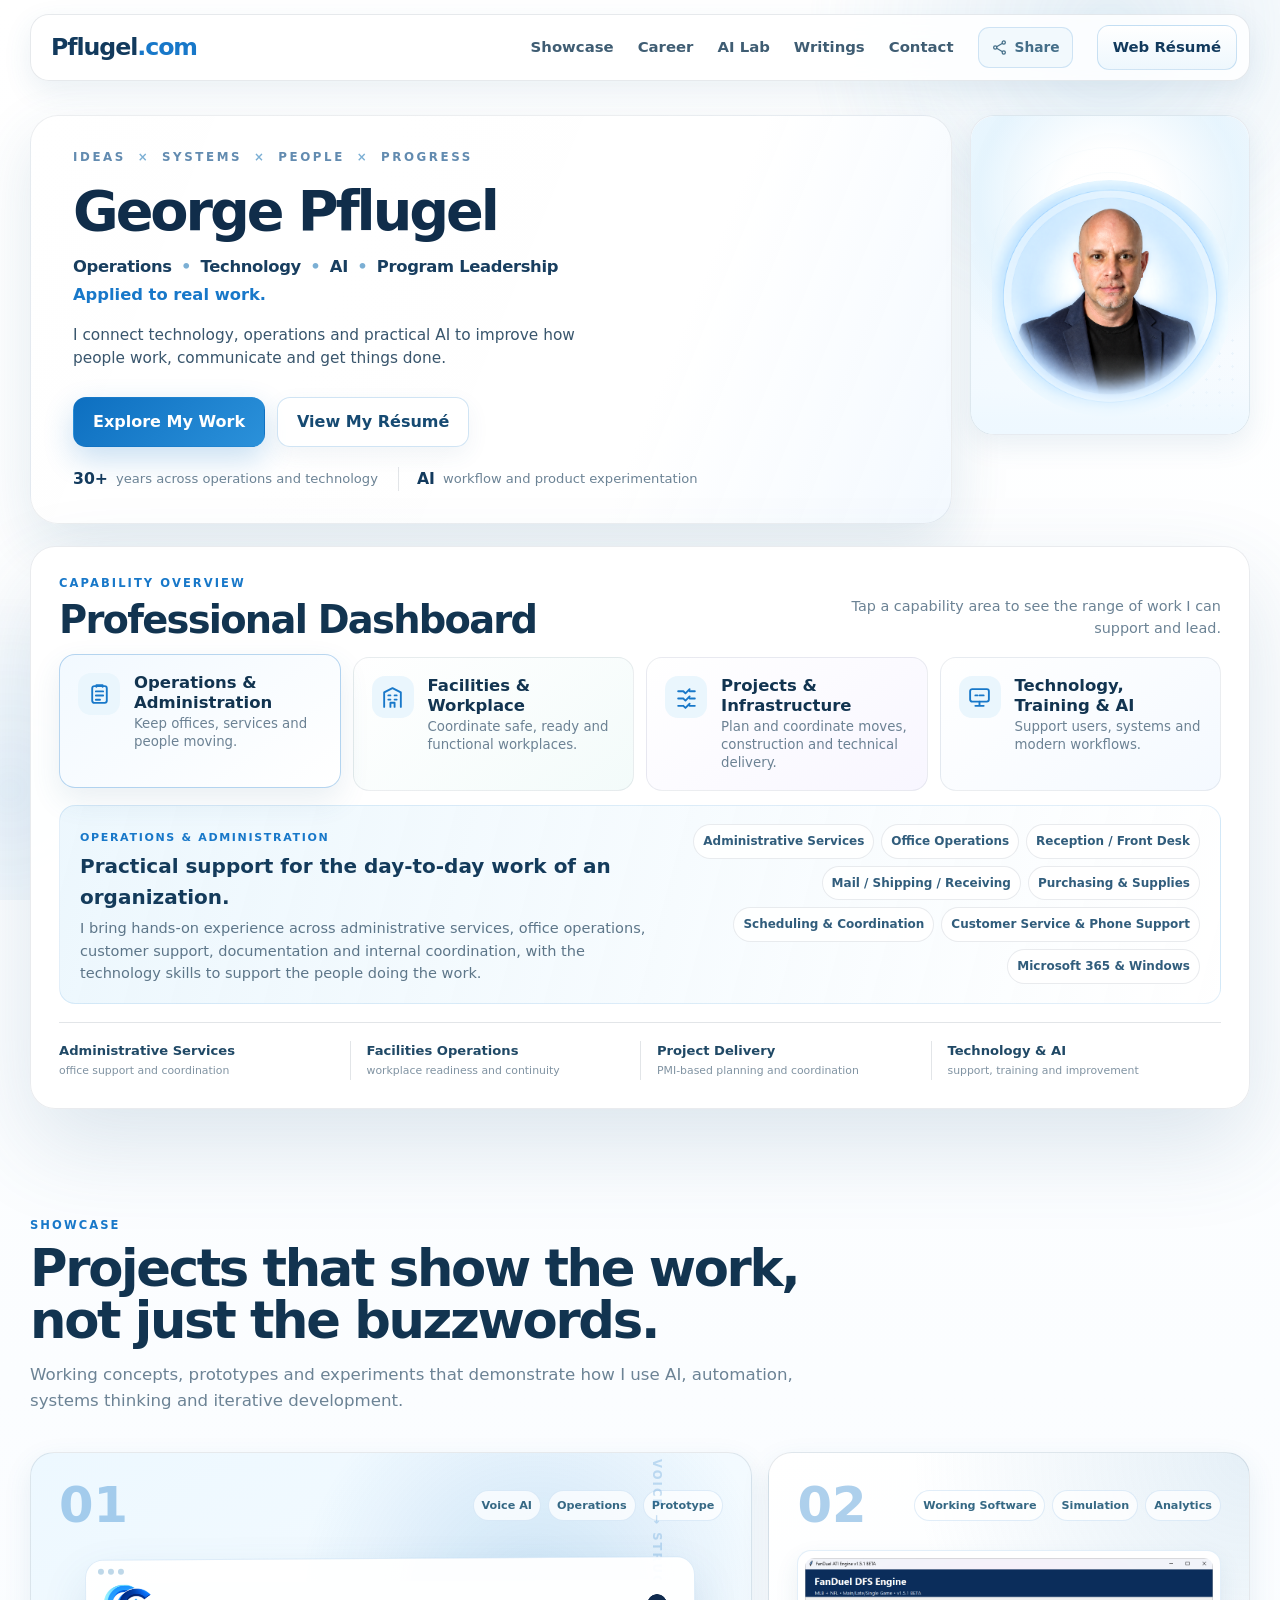
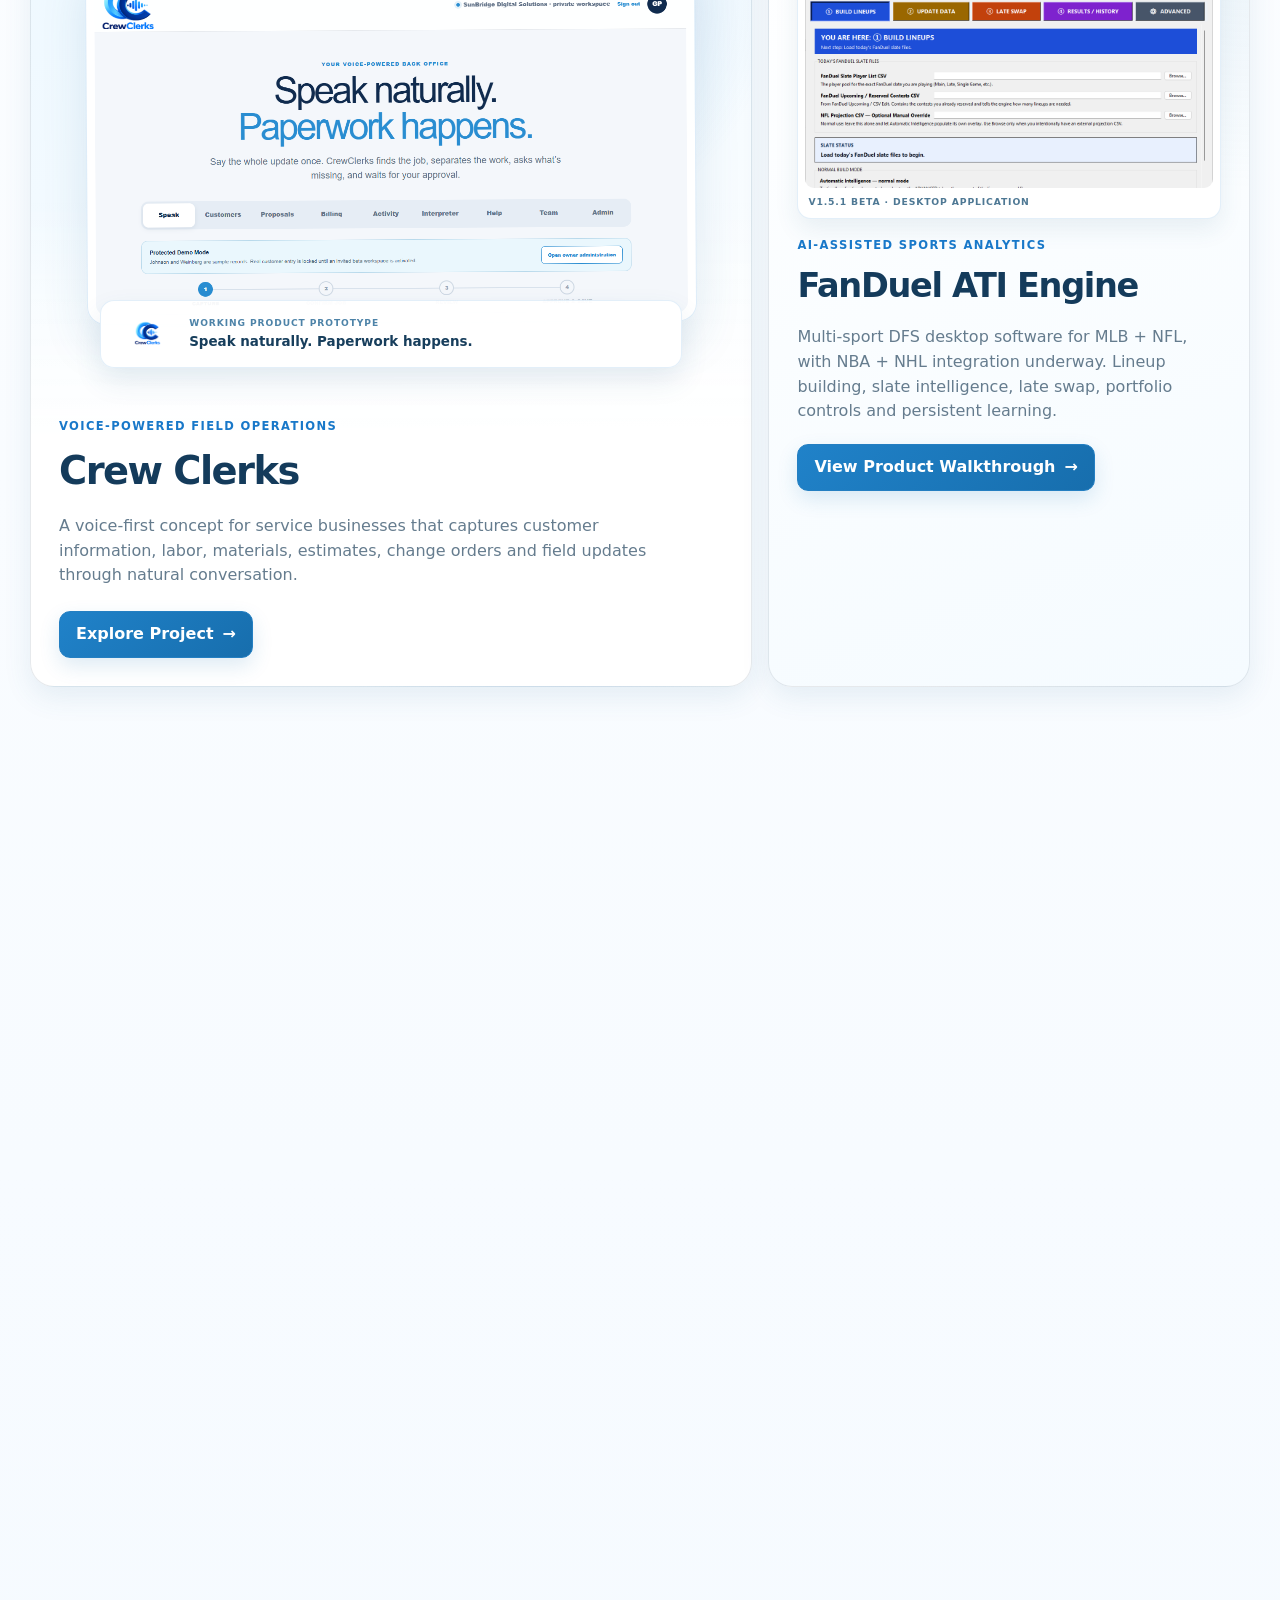
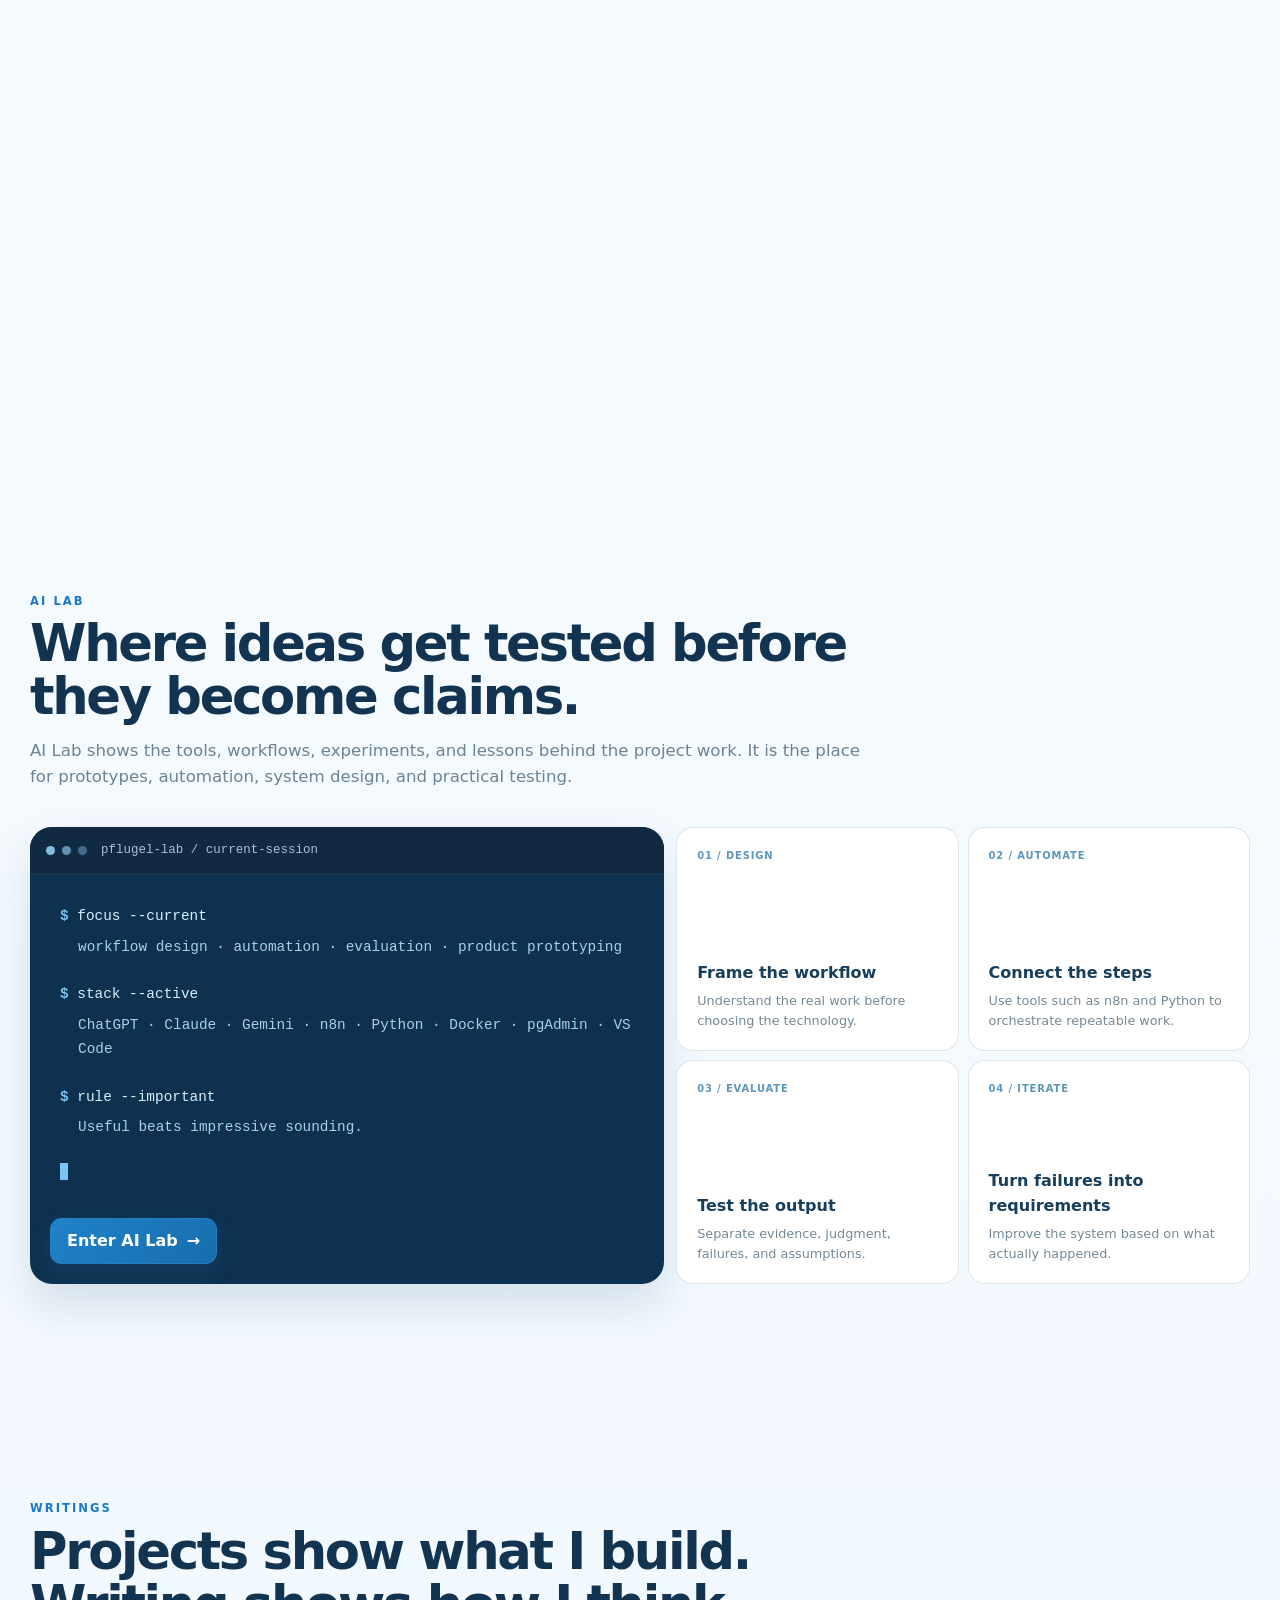
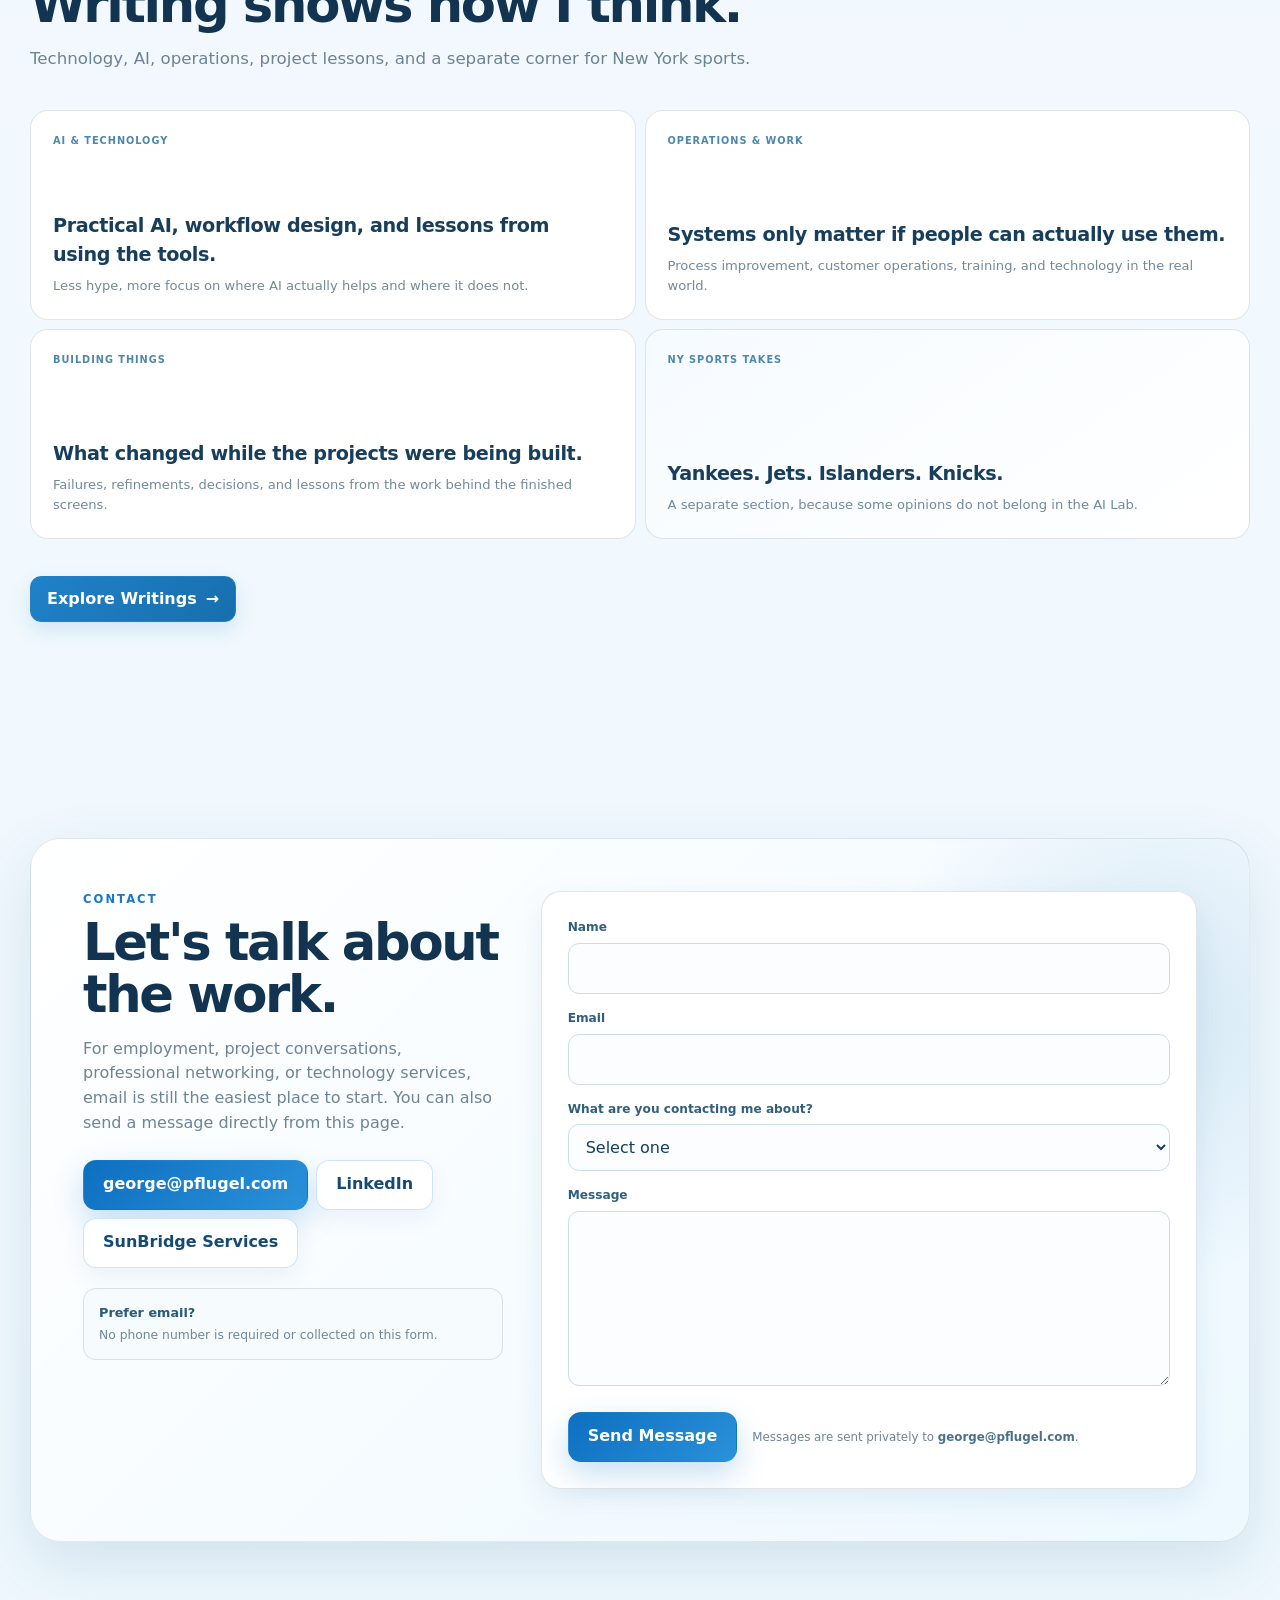
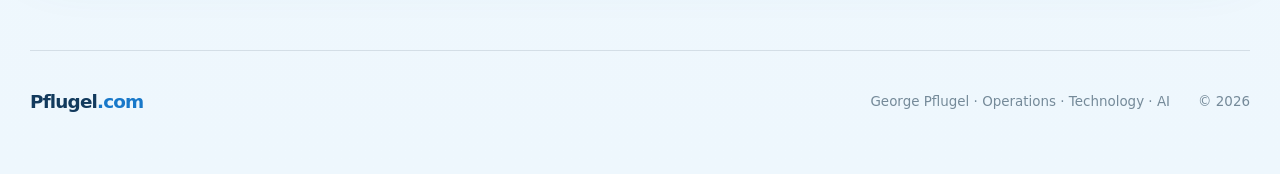
==== commit 1dd994fc: "Add files via upload" ====
--- a/index.html
+++ b/index.html
@@ -72,71 +72,86 @@
       <section class="dashboard reveal" aria-labelledby="dashboard-title">
         <div class="dashboard-header">
           <div>
-            <p class="section-kicker">INTERACTIVE OVERVIEW</p>
+            <p class="section-kicker">CAPABILITY OVERVIEW</p>
             <h2 id="dashboard-title">Professional Dashboard</h2>
           </div>
-          <p class="dashboard-intro">Tap a focus area to see how I approach the work.</p>
+          <p class="dashboard-intro">Tap a capability area to see the range of work I can support and lead.</p>
         </div>
 
         <div class="dashboard-grid">
-          <button class="dash-card active" data-panel="build" aria-pressed="true">
+          <button class="dash-card active" data-panel="operations" aria-pressed="true">
             <span class="dash-icon">
-              <svg viewBox="0 0 24 24" aria-hidden="true"><path d="M12 3v3M12 18v3M3 12h3M18 12h3M5.6 5.6l2.1 2.1M16.3 16.3l2.1 2.1M18.4 5.6l-2.1 2.1M7.7 16.3l-2.1 2.1"/><circle cx="12" cy="12" r="4"/></svg>
+              <svg viewBox="0 0 24 24" aria-hidden="true">
+                <rect x="5" y="4" width="14" height="16" rx="2"/>
+                <path d="M9 4.5V3h6v1.5M8.5 9h7M8.5 13h7M8.5 17h4"/>
+              </svg>
             </span>
-            <span><strong>Build</strong><small>Turn ideas into practical systems.</small></span>
+            <span><strong>Operations &amp; Administration</strong><small>Keep offices, services and people moving.</small></span>
           </button>
 
-          <button class="dash-card" data-panel="improve" aria-pressed="false">
+          <button class="dash-card" data-panel="facilities" aria-pressed="false">
             <span class="dash-icon">
-              <svg viewBox="0 0 24 24" aria-hidden="true"><path d="M4 19V9M10 19V5M16 19v-7M22 19V3"/></svg>
+              <svg viewBox="0 0 24 24" aria-hidden="true">
+                <path d="M4 21V7l8-4 8 4v14M8 10h2M14 10h2M8 14h2M14 14h2M10 21v-4h4v4"/>
+              </svg>
             </span>
-            <span><strong>Improve</strong><small>Find a better way and make it real.</small></span>
+            <span><strong>Facilities &amp; Workplace</strong><small>Coordinate safe, ready and functional workplaces.</small></span>
           </button>
 
-          <button class="dash-card" data-panel="teach" aria-pressed="false">
+          <button class="dash-card" data-panel="projects" aria-pressed="false">
             <span class="dash-icon">
-              <svg viewBox="0 0 24 24" aria-hidden="true"><path d="M4 7l8-4 8 4-8 4z"/><path d="M6 10v5c3 2 9 2 12 0v-5M20 8v6"/></svg>
+              <svg viewBox="0 0 24 24" aria-hidden="true">
+                <path d="M4 6h5M15 6h5M9 6l2 2 4-4M4 13h5M15 13h5M9 13l2 2 4-4M4 20h5M15 20h5M9 20l2 2 4-4"/>
+              </svg>
             </span>
-            <span><strong>Teach</strong><small>Make complex things understandable.</small></span>
+            <span><strong>Projects &amp; Infrastructure</strong><small>Plan and coordinate moves, construction and technical delivery.</small></span>
           </button>
 
-          <button class="dash-card" data-panel="lead" aria-pressed="false">
+          <button class="dash-card" data-panel="technology" aria-pressed="false">
             <span class="dash-icon">
-              <svg viewBox="0 0 24 24" aria-hidden="true"><circle cx="8" cy="8" r="3"/><circle cx="17" cy="9" r="2.5"/><path d="M3 20c0-4 2-7 5-7s5 3 5 7M13 20c0-3 1.5-5.5 4-5.5S21 17 21 20"/></svg>
+              <svg viewBox="0 0 24 24" aria-hidden="true">
+                <rect x="3" y="4" width="18" height="12" rx="2"/>
+                <path d="M8 20h8M12 16v4M8 10h2M12 10h4"/>
+              </svg>
             </span>
-            <span><strong>Lead</strong><small>Connect people, priorities and outcomes.</small></span>
+            <span><strong>Technology, Training &amp; AI</strong><small>Support users, systems and modern workflows.</small></span>
           </button>
         </div>
 
         <div class="dashboard-detail" id="dashboard-detail" aria-live="polite">
           <div>
-            <span class="detail-label">BUILD</span>
-            <h3>From rough idea to working structure.</h3>
-            <p>I use modern AI, automation and straightforward systems thinking to turn an idea into something people can actually use, test and improve.</p>
+            <span class="detail-label">OPERATIONS &amp; ADMINISTRATION</span>
+            <h3>Practical support for the day-to-day work of an organization.</h3>
+            <p>I bring hands-on experience across administrative services, office operations, customer support, documentation and internal coordination, with the technology skills to support the people doing the work.</p>
           </div>
           <div class="detail-points">
-            <span>Prototype quickly</span>
-            <span>Document the logic</span>
-            <span>Test with real use cases</span>
+            <span>Administrative Services</span>
+            <span>Office Operations</span>
+            <span>Reception / Front Desk</span>
+            <span>Mail / Shipping / Receiving</span>
+            <span>Purchasing &amp; Supplies</span>
+            <span>Scheduling &amp; Coordination</span>
+            <span>Customer Service &amp; Phone Support</span>
+            <span>Microsoft 365 &amp; Windows</span>
           </div>
         </div>
 
         <div class="dashboard-footer">
           <div>
-            <strong>Practical Solutions</strong>
-            <span>grounded in experience</span>
-          </div>
-          <div>
-            <strong>People Focused</strong>
-            <span>technology serves the user</span>
-          </div>
-          <div>
-            <strong>Continuous Improvement</strong>
-            <span>iterate, measure, refine</span>
-          </div>
-          <div>
-            <strong>Real-World Impact</strong>
-            <span>results that matter</span>
+            <strong>Administrative Services</strong>
+            <span>office support and coordination</span>
+          </div>
+          <div>
+            <strong>Facilities Operations</strong>
+            <span>workplace readiness and continuity</span>
+          </div>
+          <div>
+            <strong>Project Delivery</strong>
+            <span>PMI-based planning and coordination</span>
+          </div>
+          <div>
+            <strong>Technology &amp; AI</strong>
+            <span>support, training and improvement</span>
           </div>
         </div>
       </section>
--- a/styles.css
+++ b/styles.css
@@ -6102,3 +6102,143 @@
     width: 100%;
   }
 }
+
+
+/* =========================================================
+   V26.3 — MEDICAL RECOVERY COPY CLEANUP
+   ========================================================= */
+.recovery-detail-single {
+  grid-template-columns: 1fr;
+}
+
+
+/* =========================================================
+   V26.3.3 — SITE SHARE BUTTON
+   ========================================================= */
+
+.site-share-button {
+  min-height: 40px;
+  padding: 9px 12px;
+  display: inline-flex;
+  align-items: center;
+  justify-content: center;
+  gap: 7px;
+  border: 1px solid rgba(24,120,201,.16);
+  border-radius: 11px;
+  color: #456f89;
+  background: rgba(240,248,253,.82);
+  font: inherit;
+  font-size: .86rem;
+  font-weight: 700;
+  cursor: pointer;
+  transition:
+    color .18s ease,
+    background .18s ease,
+    border-color .18s ease,
+    transform .18s ease;
+}
+
+.site-share-button svg {
+  width: 17px;
+  height: 17px;
+  fill: none;
+  stroke: currentColor;
+  stroke-width: 1.8;
+  stroke-linecap: round;
+  stroke-linejoin: round;
+}
+
+.site-share-button:hover {
+  color: var(--blue-deep);
+  border-color: rgba(24,120,201,.28);
+  background: #e9f5fc;
+  transform: translateY(-1px);
+}
+
+.site-share-button:focus-visible {
+  outline: 3px solid rgba(75,155,208,.22);
+  outline-offset: 2px;
+}
+
+@media (max-width: 1020px) {
+  .site-share-button {
+    width: 100%;
+    min-height: 44px;
+    justify-content: flex-start;
+    padding: 10px 11px;
+    border-color: transparent;
+    background: transparent;
+    border-radius: 10px;
+    color: #3f5d73;
+  }
+
+  .site-share-button:hover {
+    background: #eef7fd;
+    transform: none;
+  }
+}
+
+
+/* =========================================================
+   V27 — PROFESSIONAL DASHBOARD CAPABILITY REBALANCE
+   ========================================================= */
+
+.dashboard-grid .dash-card {
+  min-width: 0;
+  align-items: flex-start;
+}
+
+.dashboard-grid .dash-card > span:last-child {
+  min-width: 0;
+}
+
+.dashboard-grid .dash-card strong {
+  line-height: 1.18;
+}
+
+.dashboard-detail {
+  grid-template-columns: minmax(0, 1.05fr) minmax(360px, .95fr);
+  align-items: start;
+}
+
+.dashboard-detail p {
+  max-width: 720px;
+  line-height: 1.55;
+}
+
+.detail-points {
+  max-width: 560px;
+  justify-content: flex-end;
+}
+
+.detail-points span {
+  white-space: normal;
+  text-align: center;
+}
+
+@media (max-width: 980px) {
+  .dashboard-detail {
+    grid-template-columns: 1fr;
+  }
+
+  .detail-points {
+    max-width: none;
+    justify-content: flex-start;
+    margin-top: 4px;
+  }
+}
+
+@media (max-width: 700px) {
+  .dashboard-grid .dash-card strong {
+    font-size: .82rem;
+  }
+
+  .dashboard-grid .dash-card small {
+    margin-top: 5px;
+  }
+
+  .detail-points span {
+    font-size: .64rem;
+    padding: 7px 8px;
+  }
+}
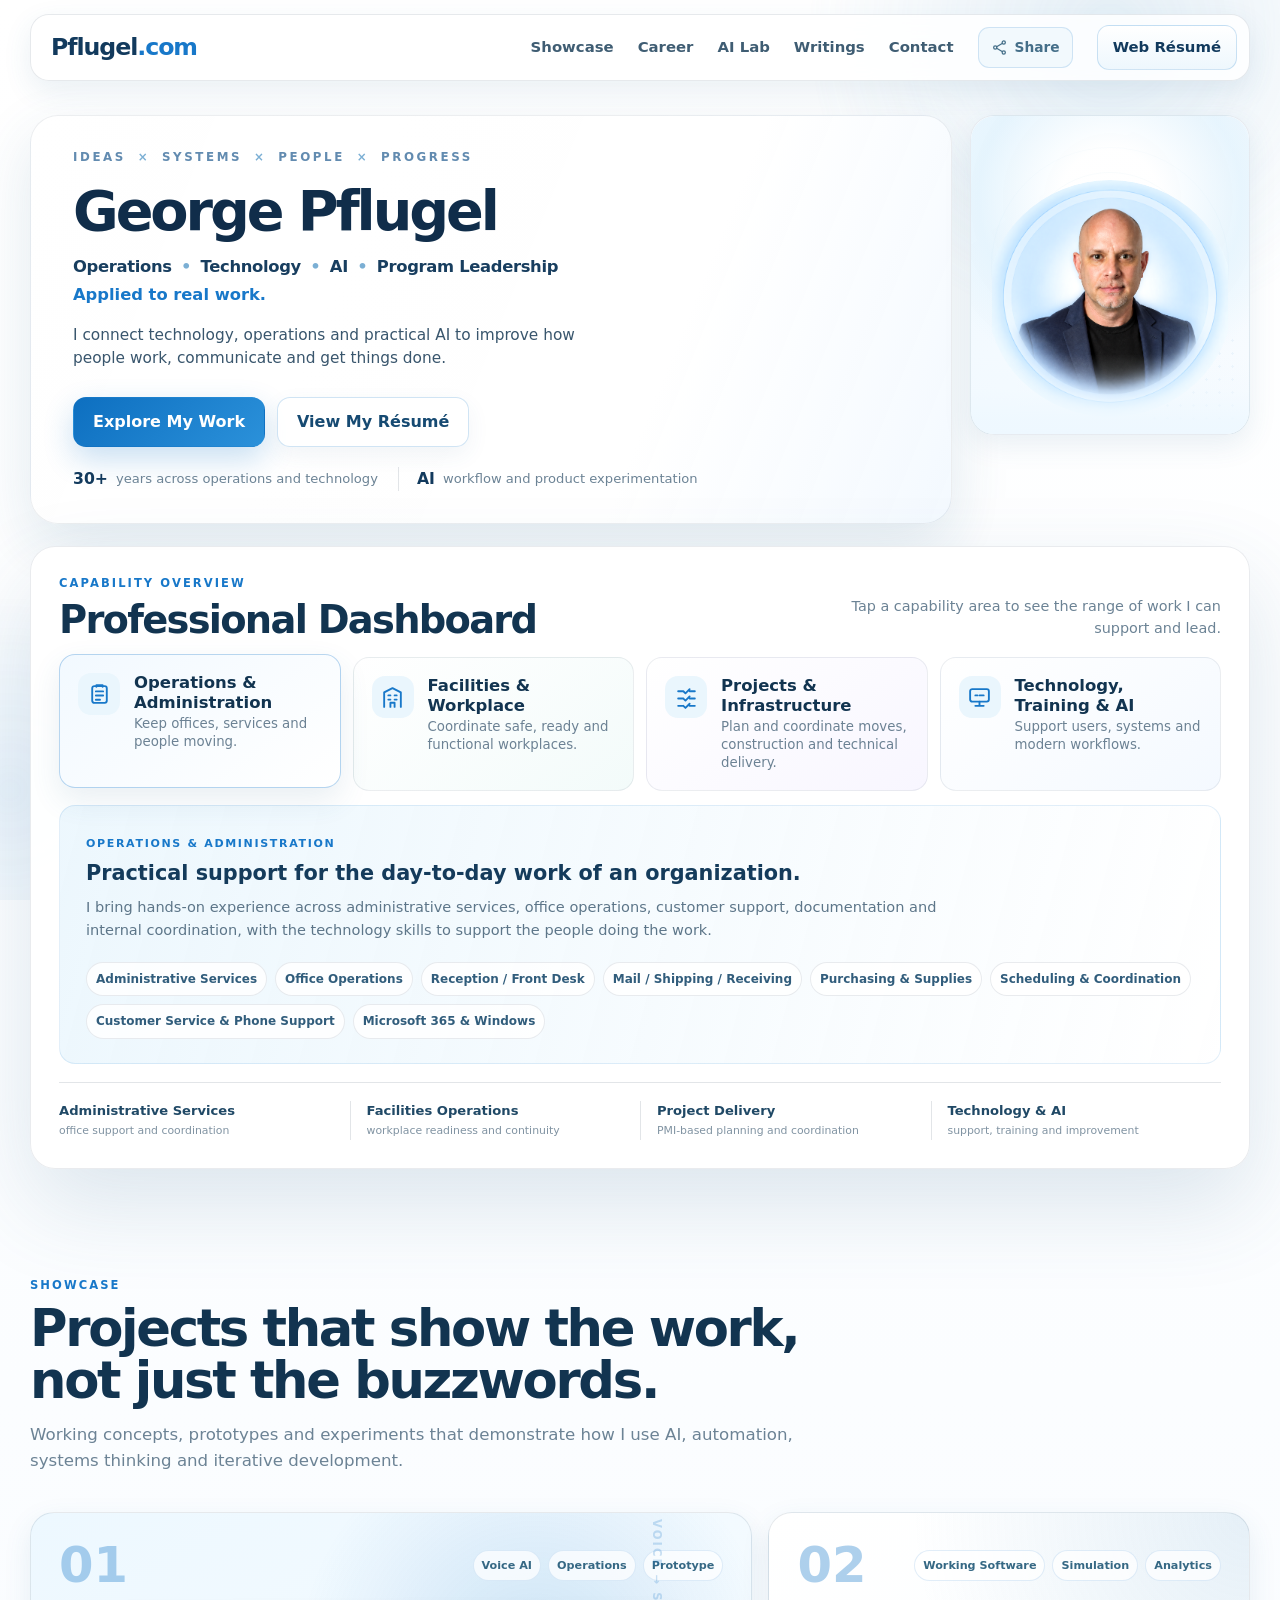
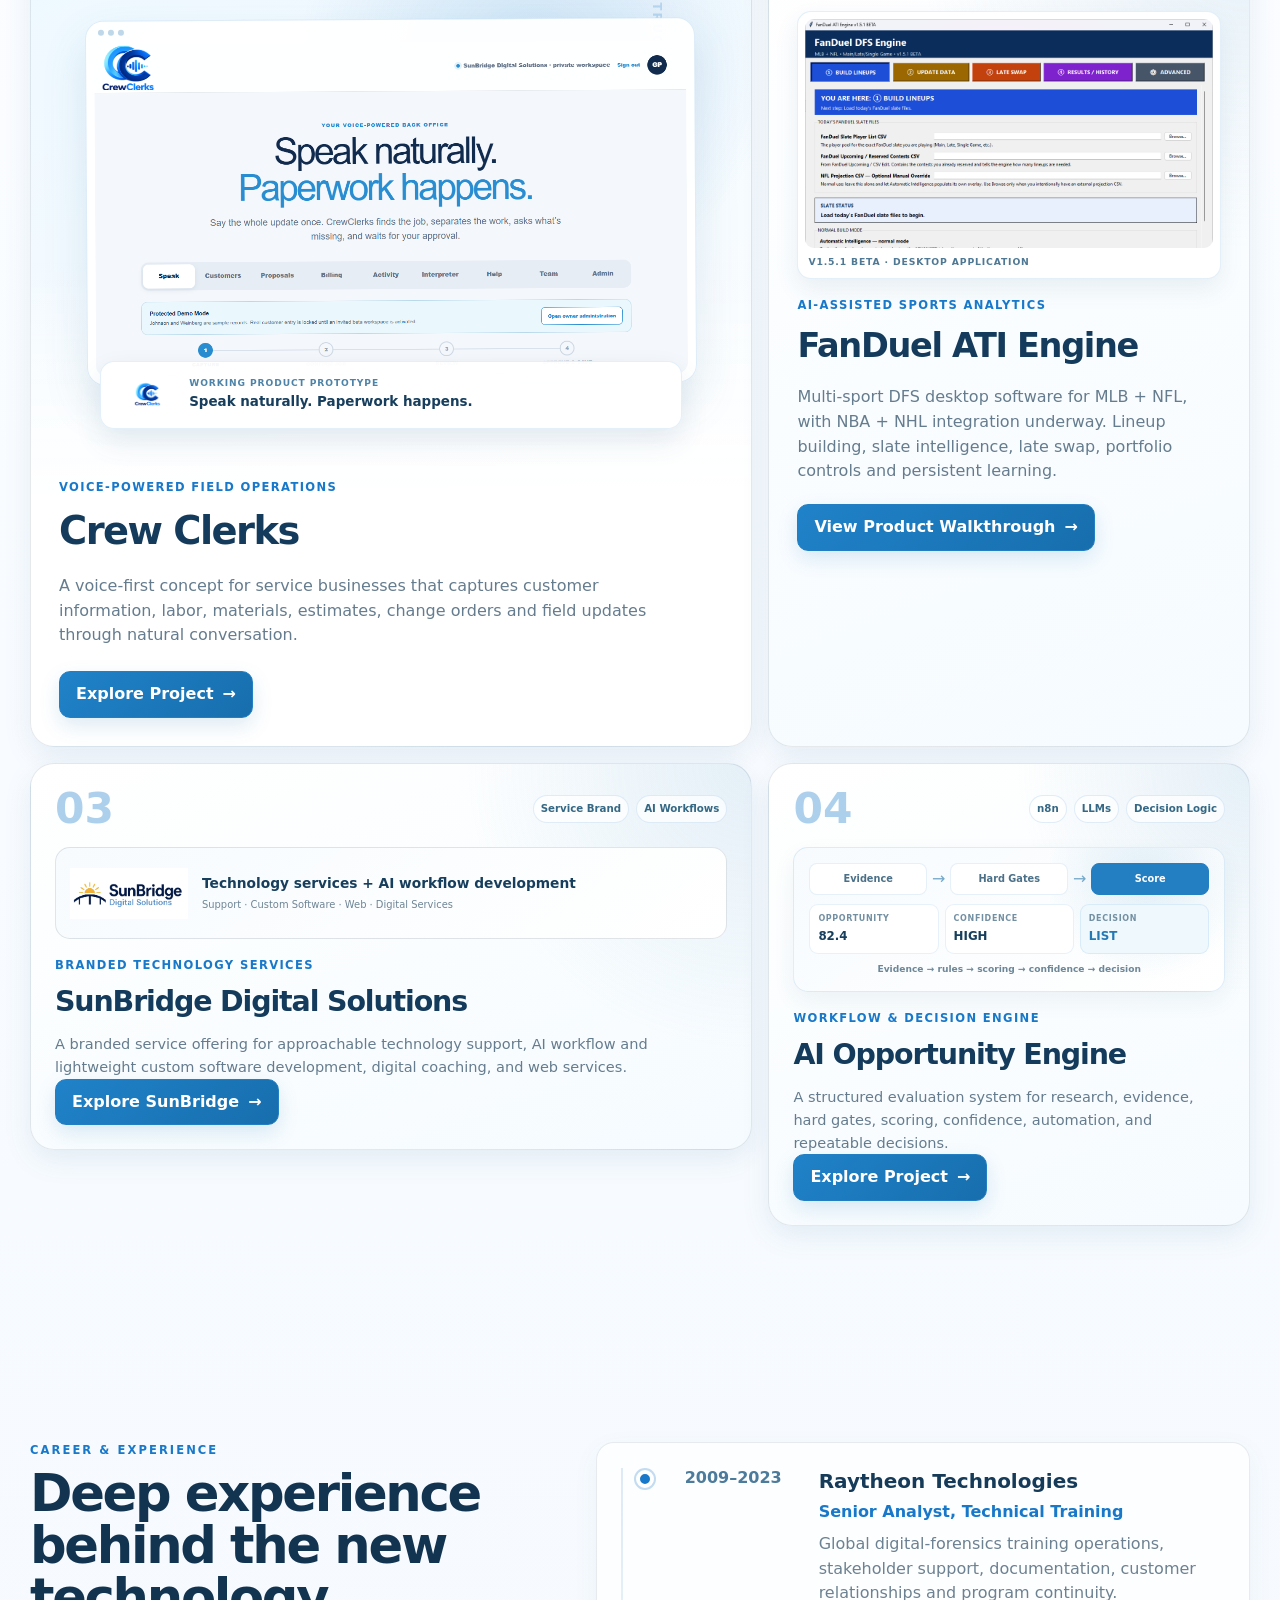
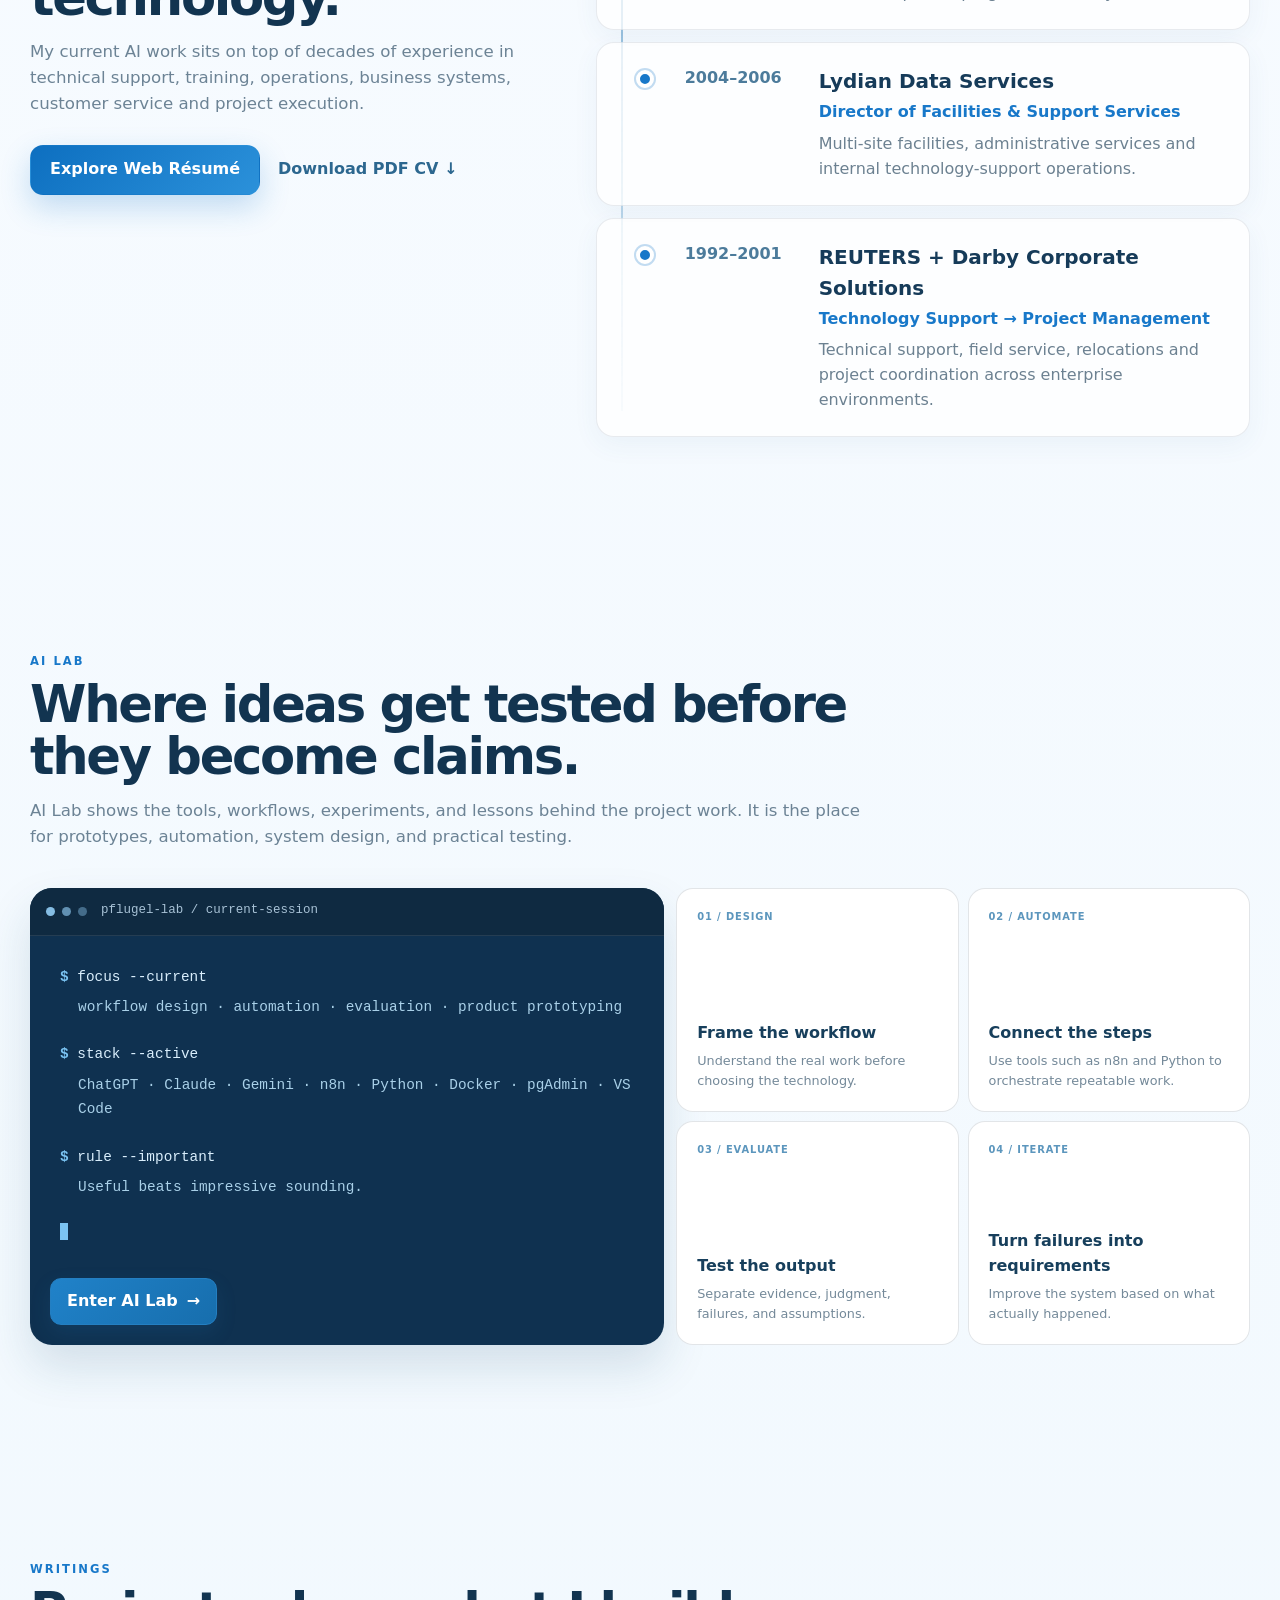
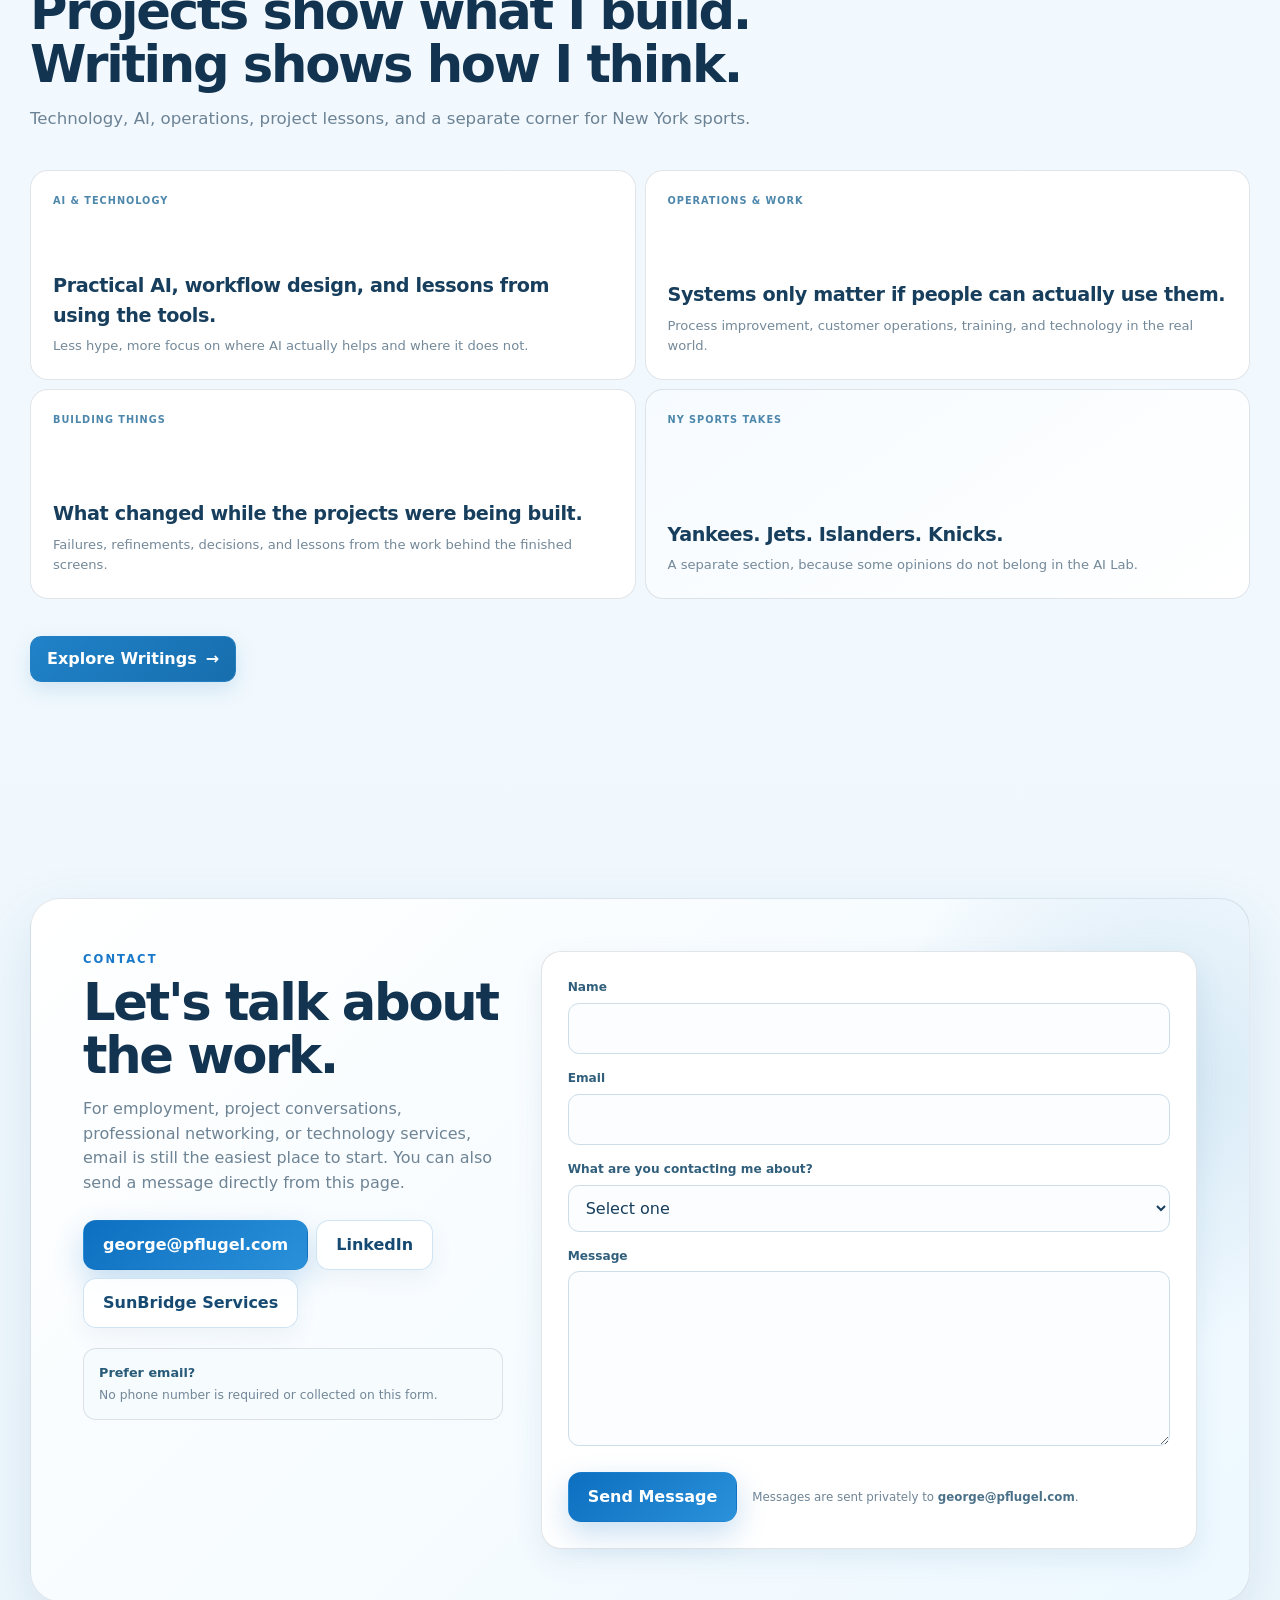
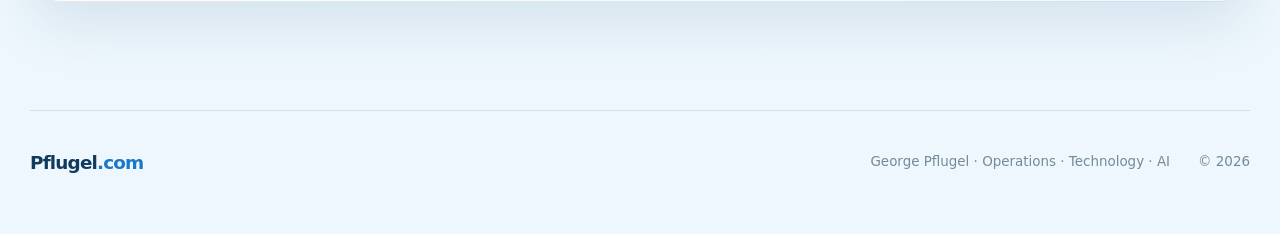
==== commit 8c02c1b6: "Add files via upload" ====
--- a/index.html
+++ b/index.html
@@ -7,7 +7,7 @@
   <meta name="description" content="Pflugel.com, George Pflugel's interactive professional showcase, AI lab, career experience and writings." />
   <title>Pflugel.com | George Pflugel</title>
   <link rel="icon" href="assets/favicon.svg" type="image/svg+xml">
-  <link rel="stylesheet" href="styles.css" />
+  <link rel="stylesheet" href="styles.css?v=27.1" />
 </head>
 <body>
   <div class="page-bg" aria-hidden="true">
@@ -454,6 +454,6 @@
     <div id="project-dialog-content"></div>
   </dialog>
 
-  <script src="script.js"></script>
+  <script src="script.js?v=27.1"></script>
 </body>
 </html>
--- a/styles.css
+++ b/styles.css
@@ -6242,3 +6242,62 @@
     padding: 7px 8px;
   }
 }
+
+
+/* =========================================================
+   V27.1 — DASHBOARD HOTFIX
+   Balanced full-width content + reliable responsive layout.
+   ========================================================= */
+
+.dashboard-detail {
+  display: block;
+  min-height: 0;
+  padding: 24px 26px;
+}
+
+.dashboard-detail > div:first-child {
+  max-width: 900px;
+}
+
+.dashboard-detail h3 {
+  max-width: 760px;
+  margin-top: 5px;
+  font-size: 1.3rem;
+  line-height: 1.3;
+}
+
+.dashboard-detail p {
+  max-width: 860px;
+  margin-top: 8px;
+  line-height: 1.6;
+}
+
+.dashboard-detail .detail-points {
+  max-width: none;
+  margin-top: 20px;
+  display: flex;
+  flex-wrap: wrap;
+  justify-content: flex-start;
+  gap: 8px;
+}
+
+.dashboard-detail .detail-points span {
+  flex: 0 0 auto;
+  max-width: 100%;
+  white-space: normal;
+  text-align: left;
+}
+
+@media (max-width: 700px) {
+  .dashboard-detail {
+    padding: 20px;
+  }
+
+  .dashboard-detail h3 {
+    font-size: 1.15rem;
+  }
+
+  .dashboard-detail .detail-points {
+    gap: 7px;
+  }
+}
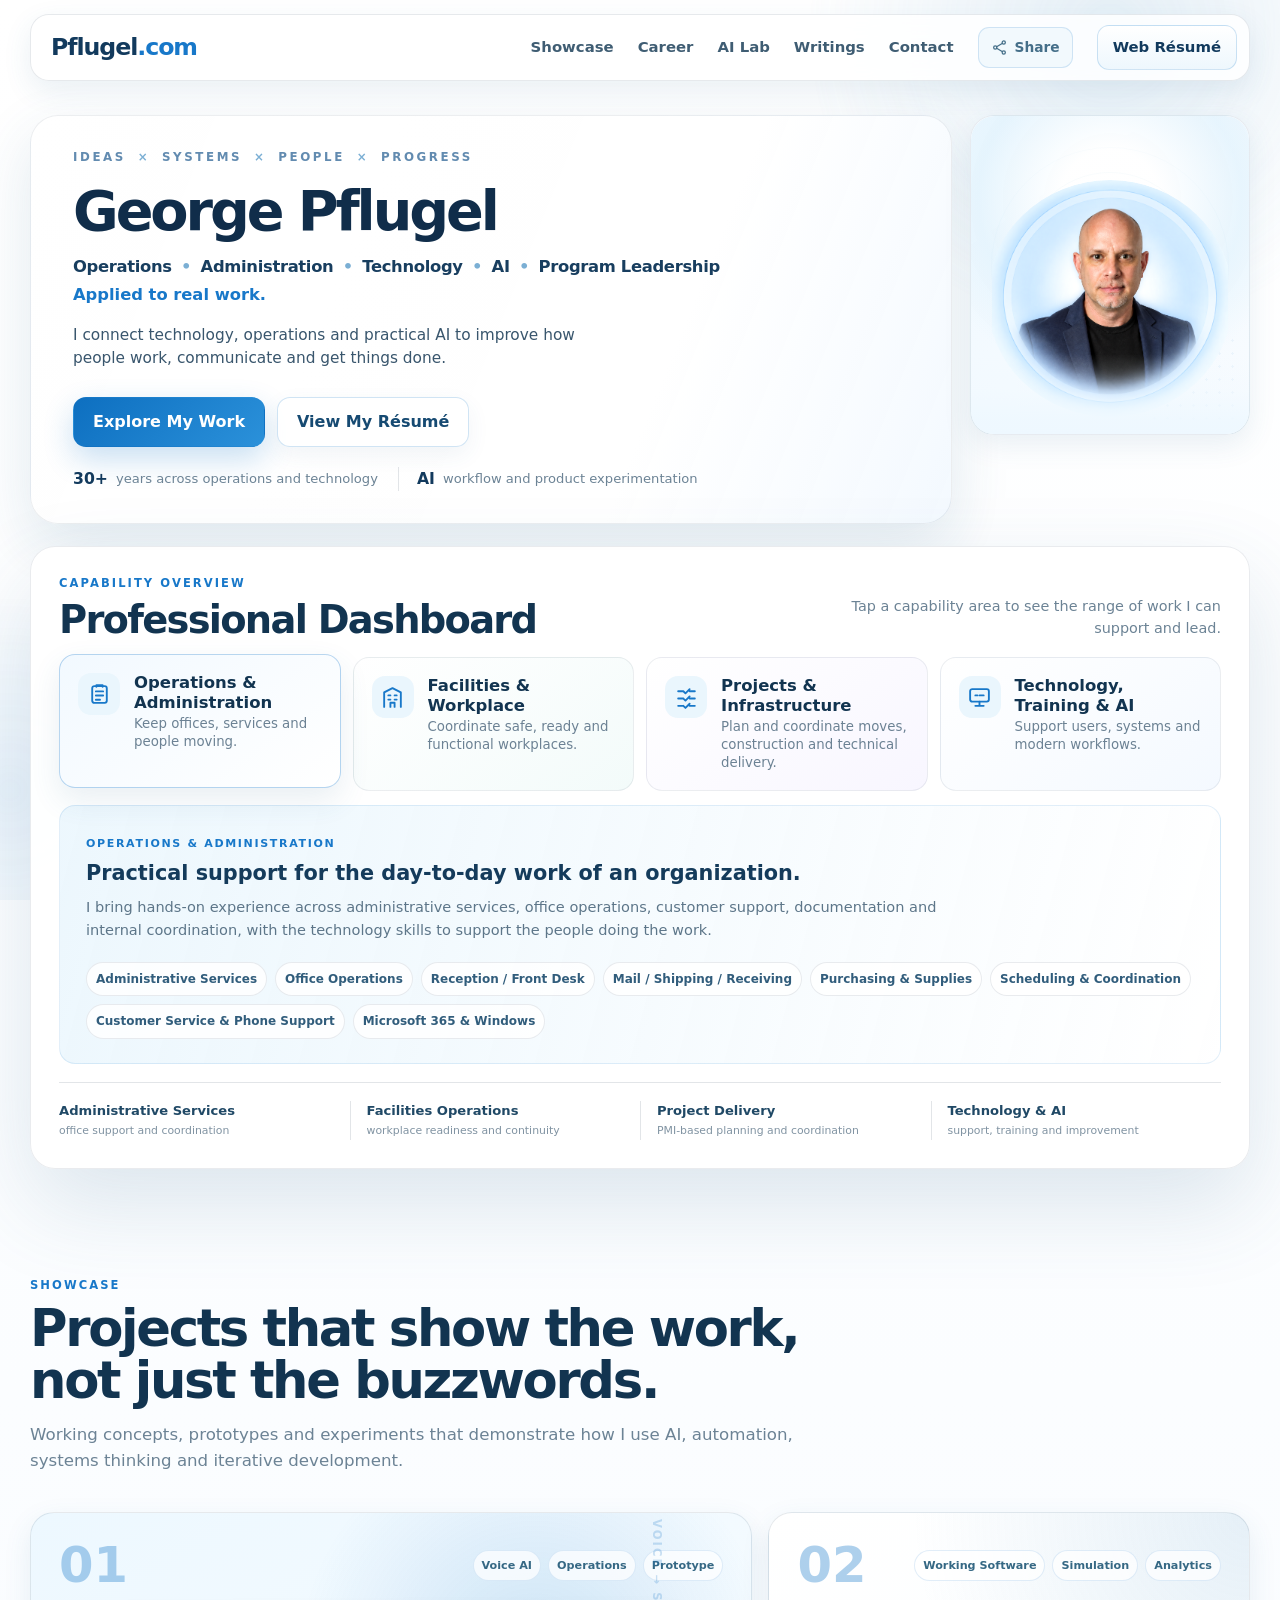
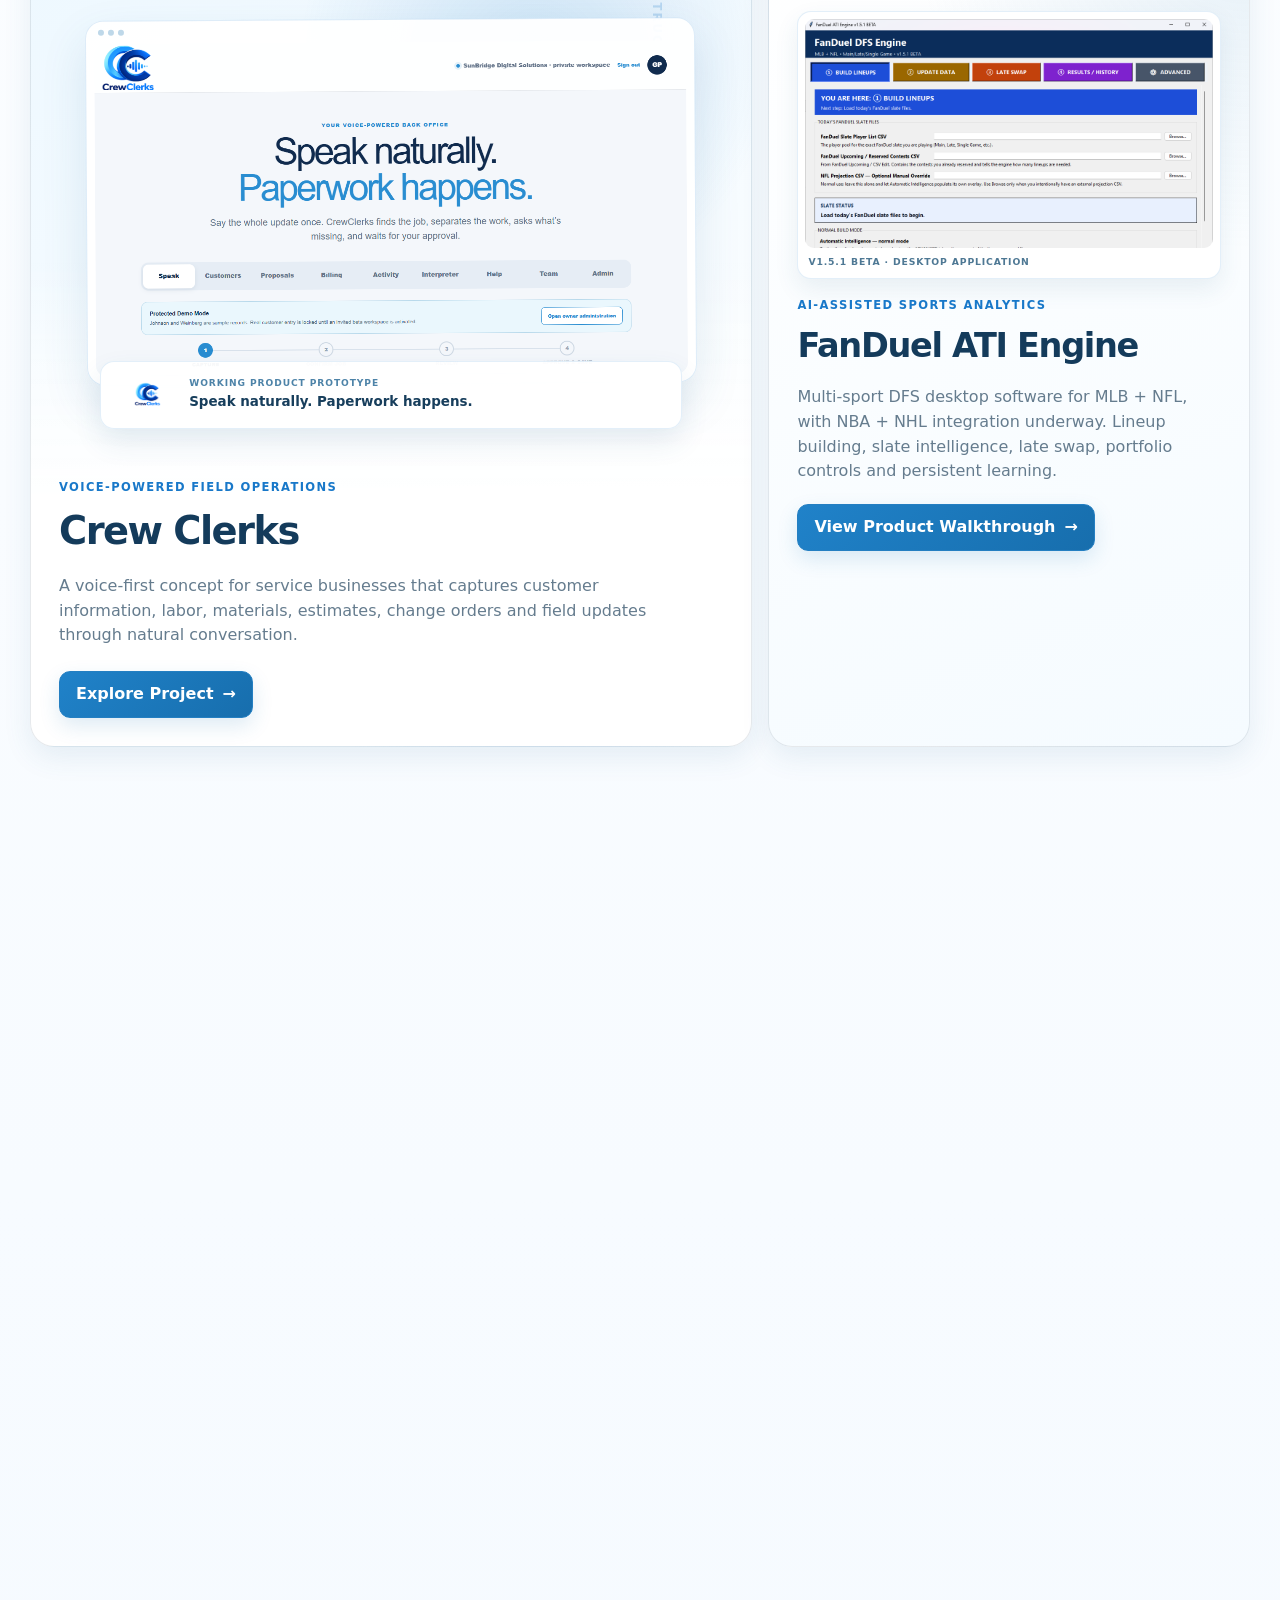
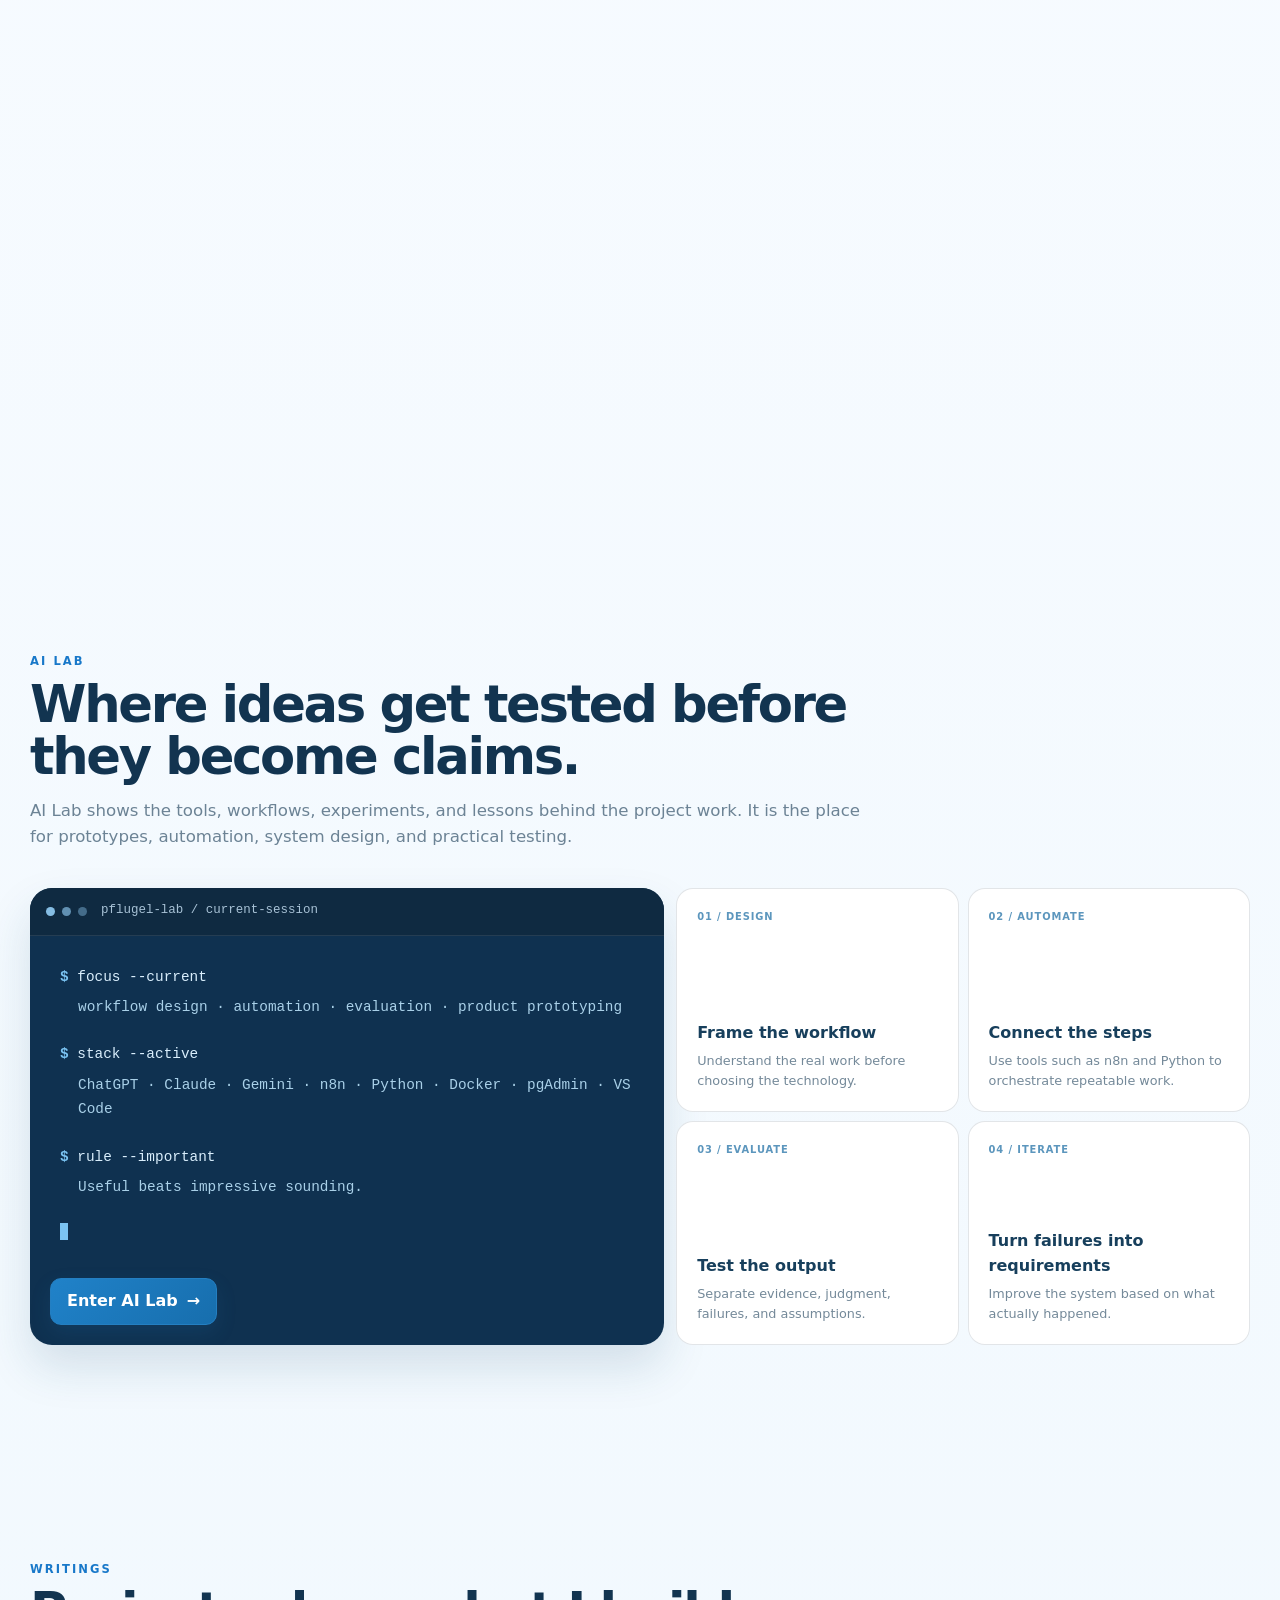
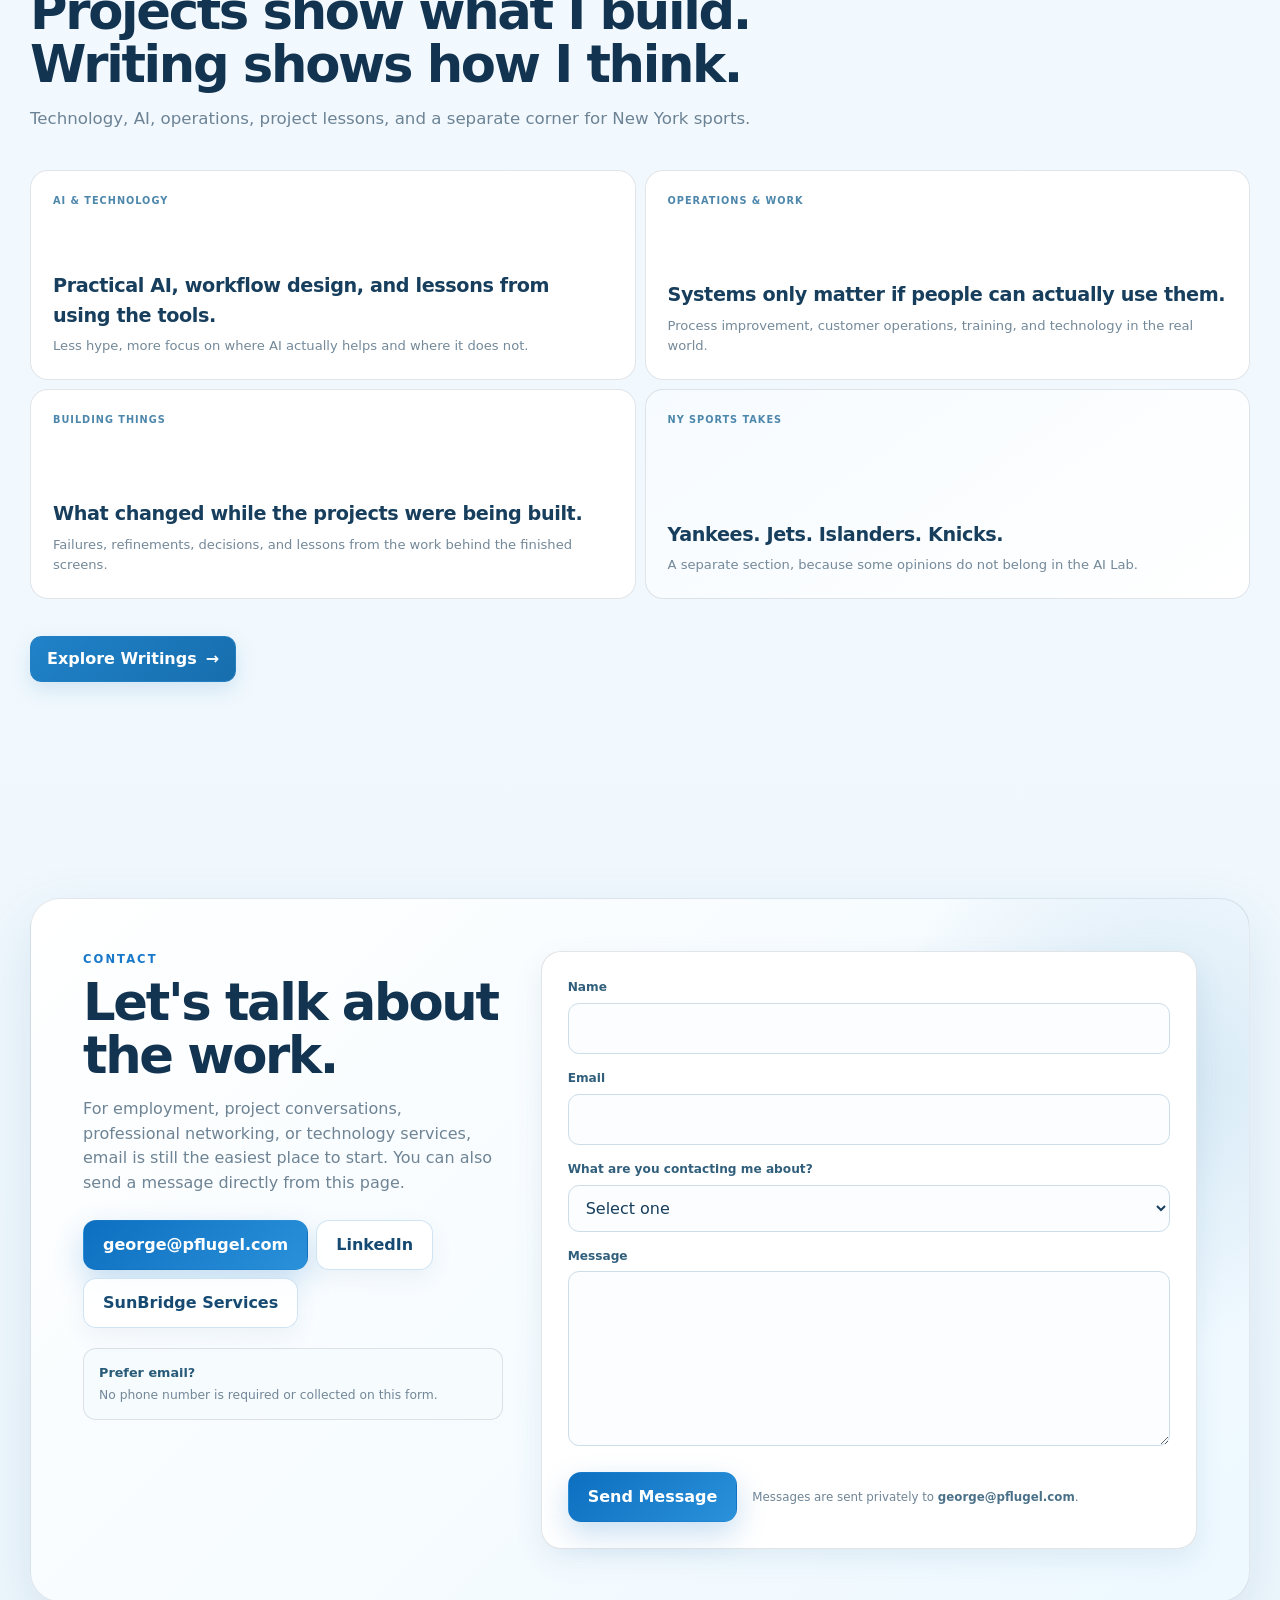
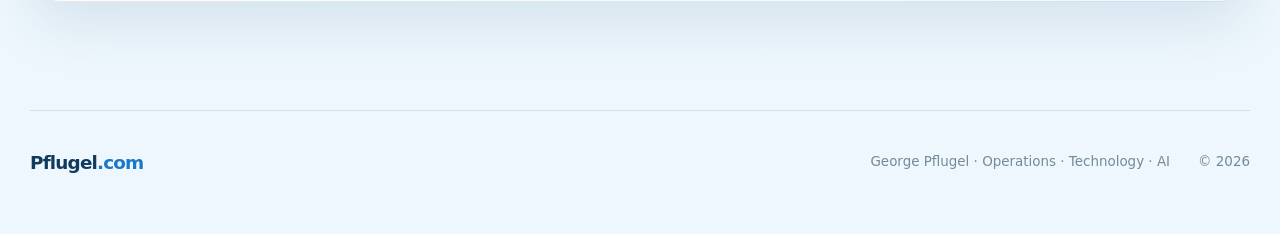
==== commit 92a96220: "Add files via upload" ====
--- a/index.html
+++ b/index.html
@@ -41,7 +41,7 @@
           <div class="hero-copy">
             <p class="signal-line">IDEAS <span>×</span> SYSTEMS <span>×</span> PEOPLE <span>×</span> PROGRESS</p>
             <h1>George Pflugel</h1>
-            <p class="hero-role">Operations <span>•</span> Technology <span>•</span> AI <span>•</span> Program Leadership</p>
+            <p class="hero-role">Operations <span>•</span> Administration <span>•</span> Technology <span>•</span> AI <span>•</span> Program Leadership</p>
             <p class="hero-tagline">Applied to real work.</p>
             <p class="hero-summary">
               I connect technology, operations and practical AI to improve how people work, communicate and get things done.
@@ -454,6 +454,6 @@
     <div id="project-dialog-content"></div>
   </dialog>
 
-  <script src="script.js?v=27.1"></script>
+  <script src="script.js?v=27.2"></script>
 </body>
 </html>
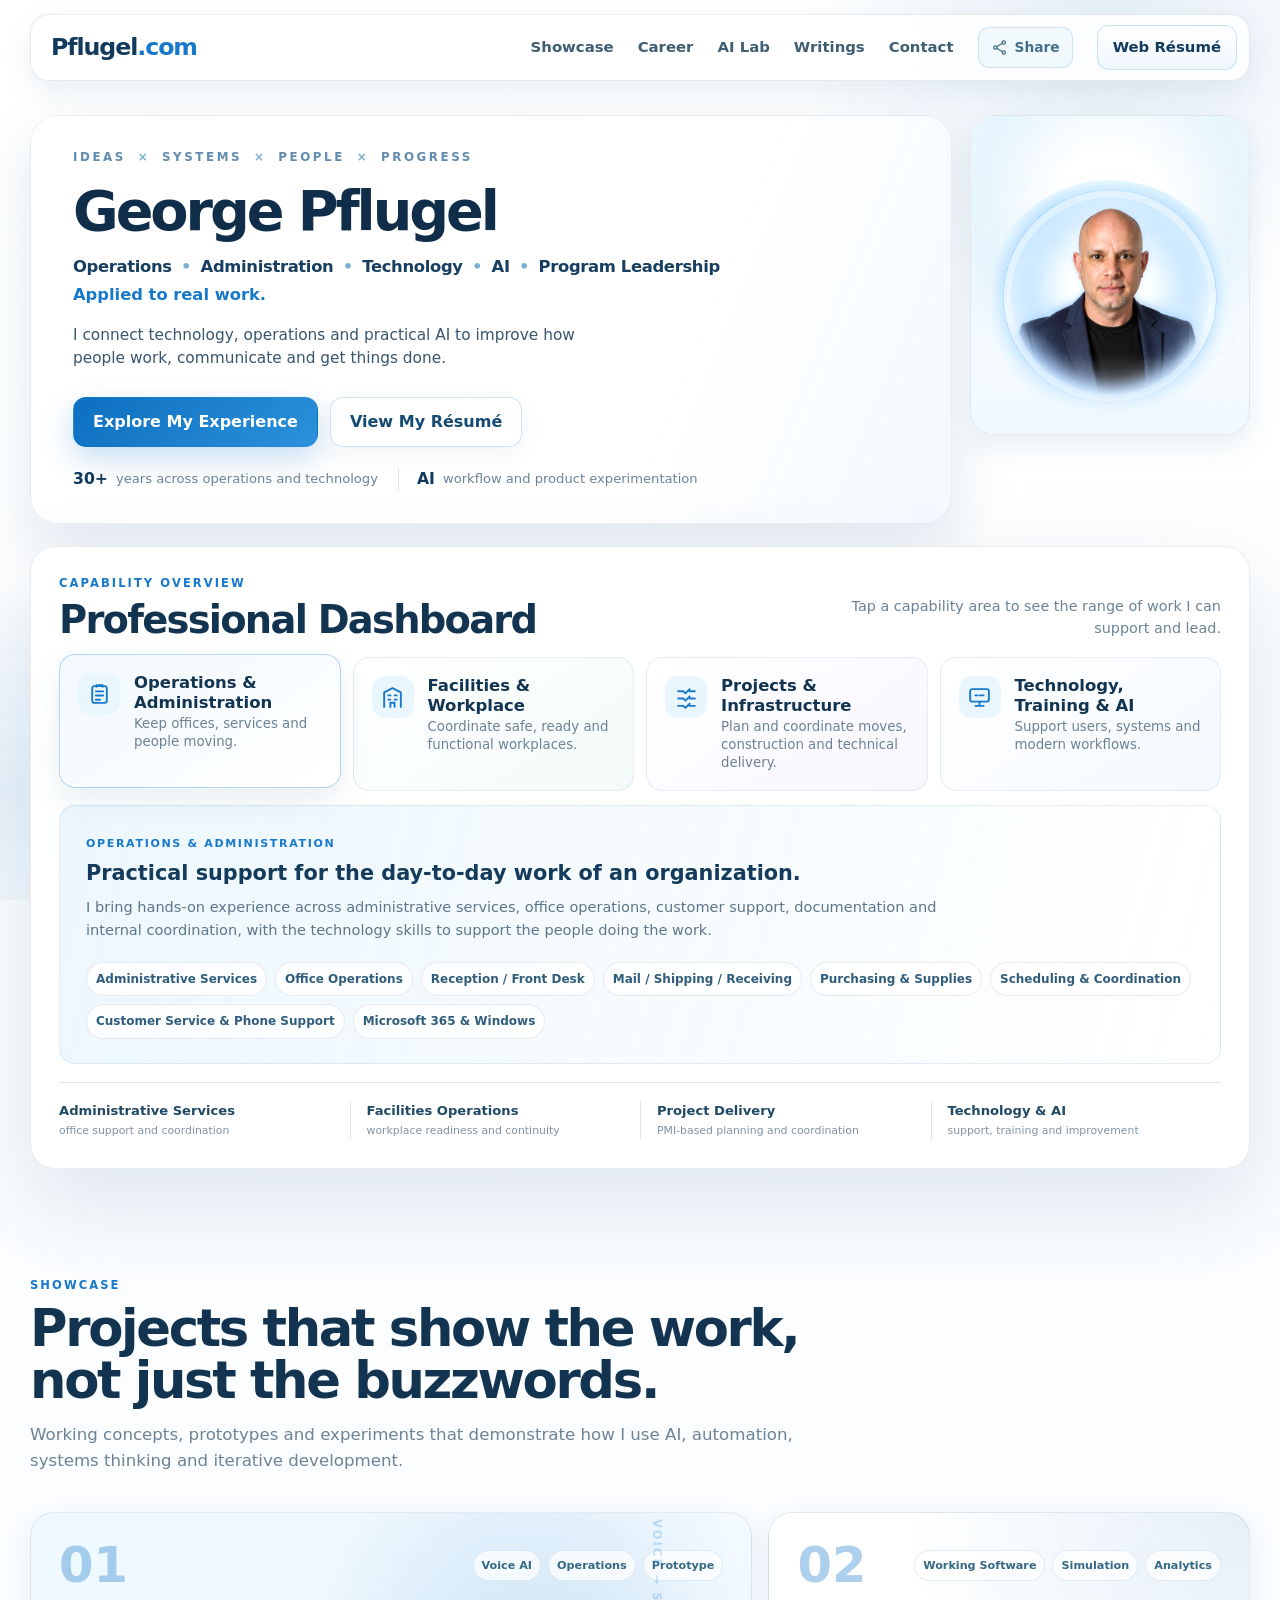
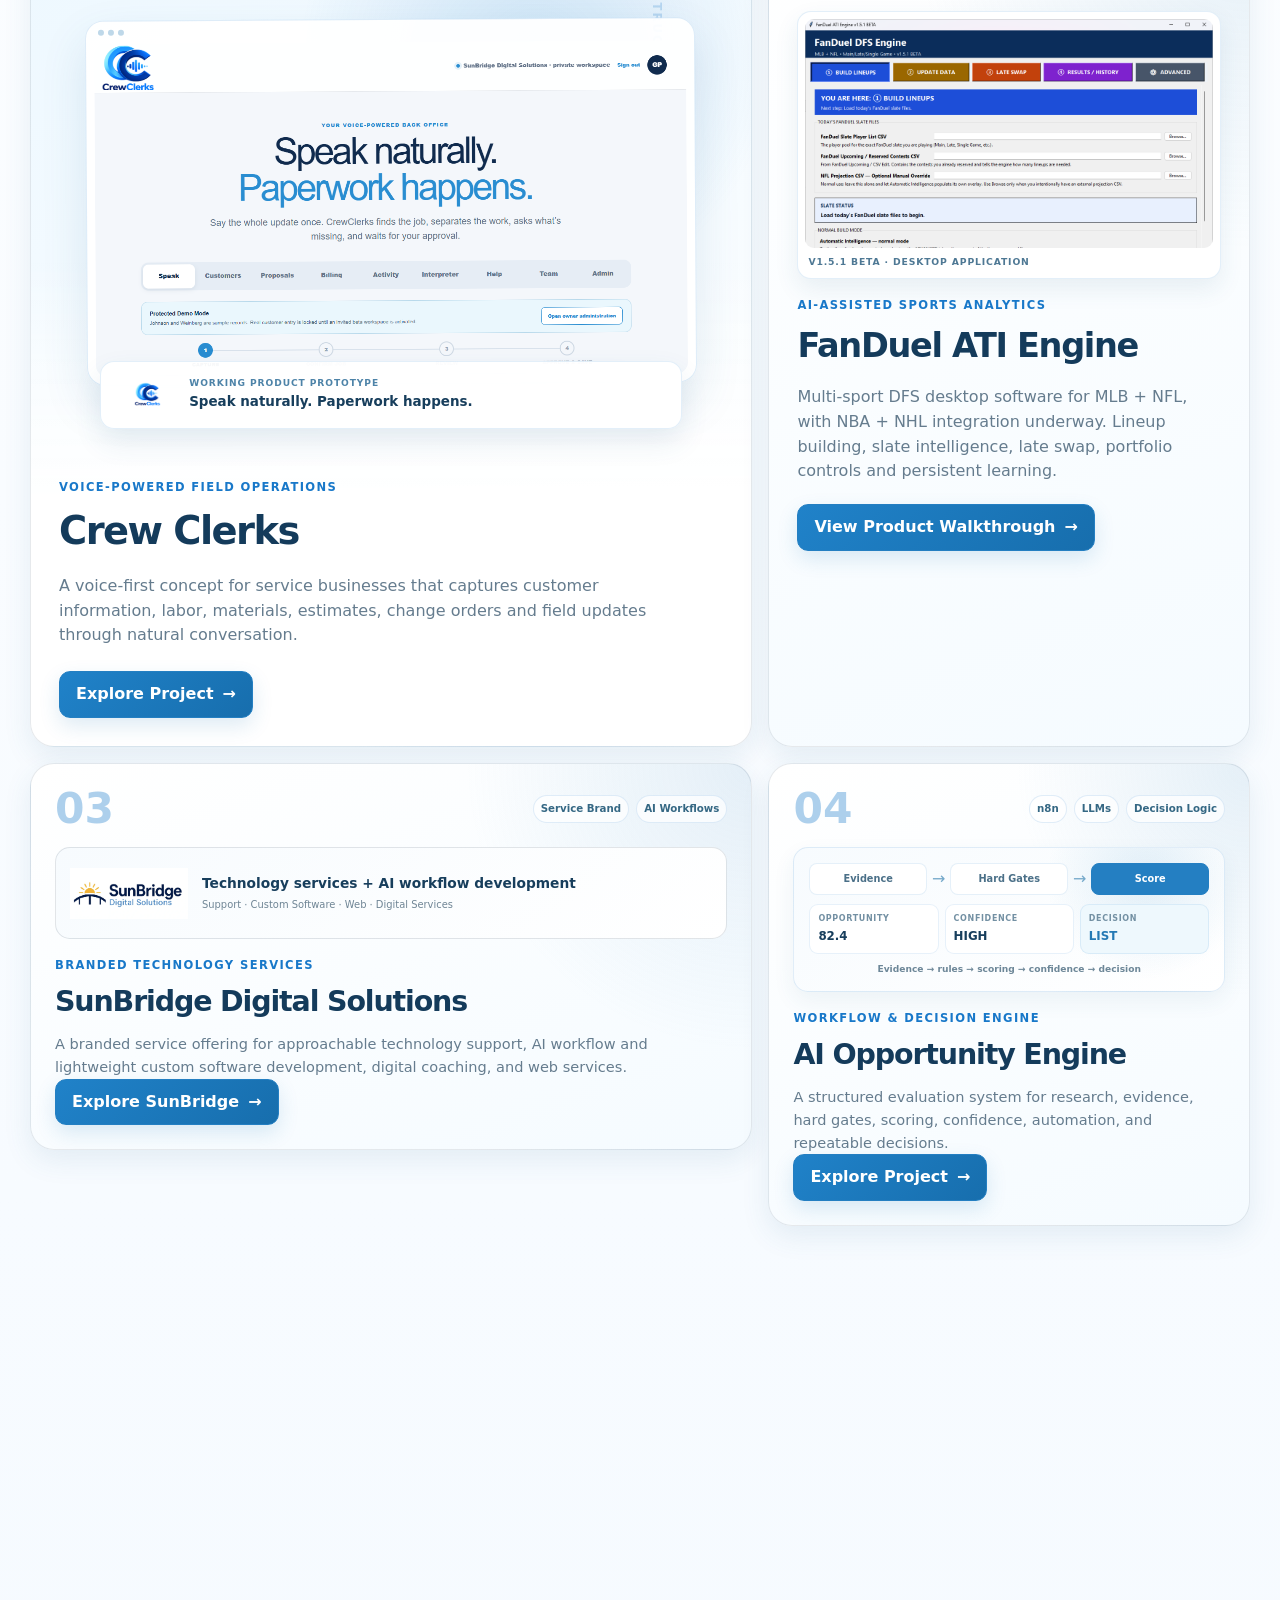
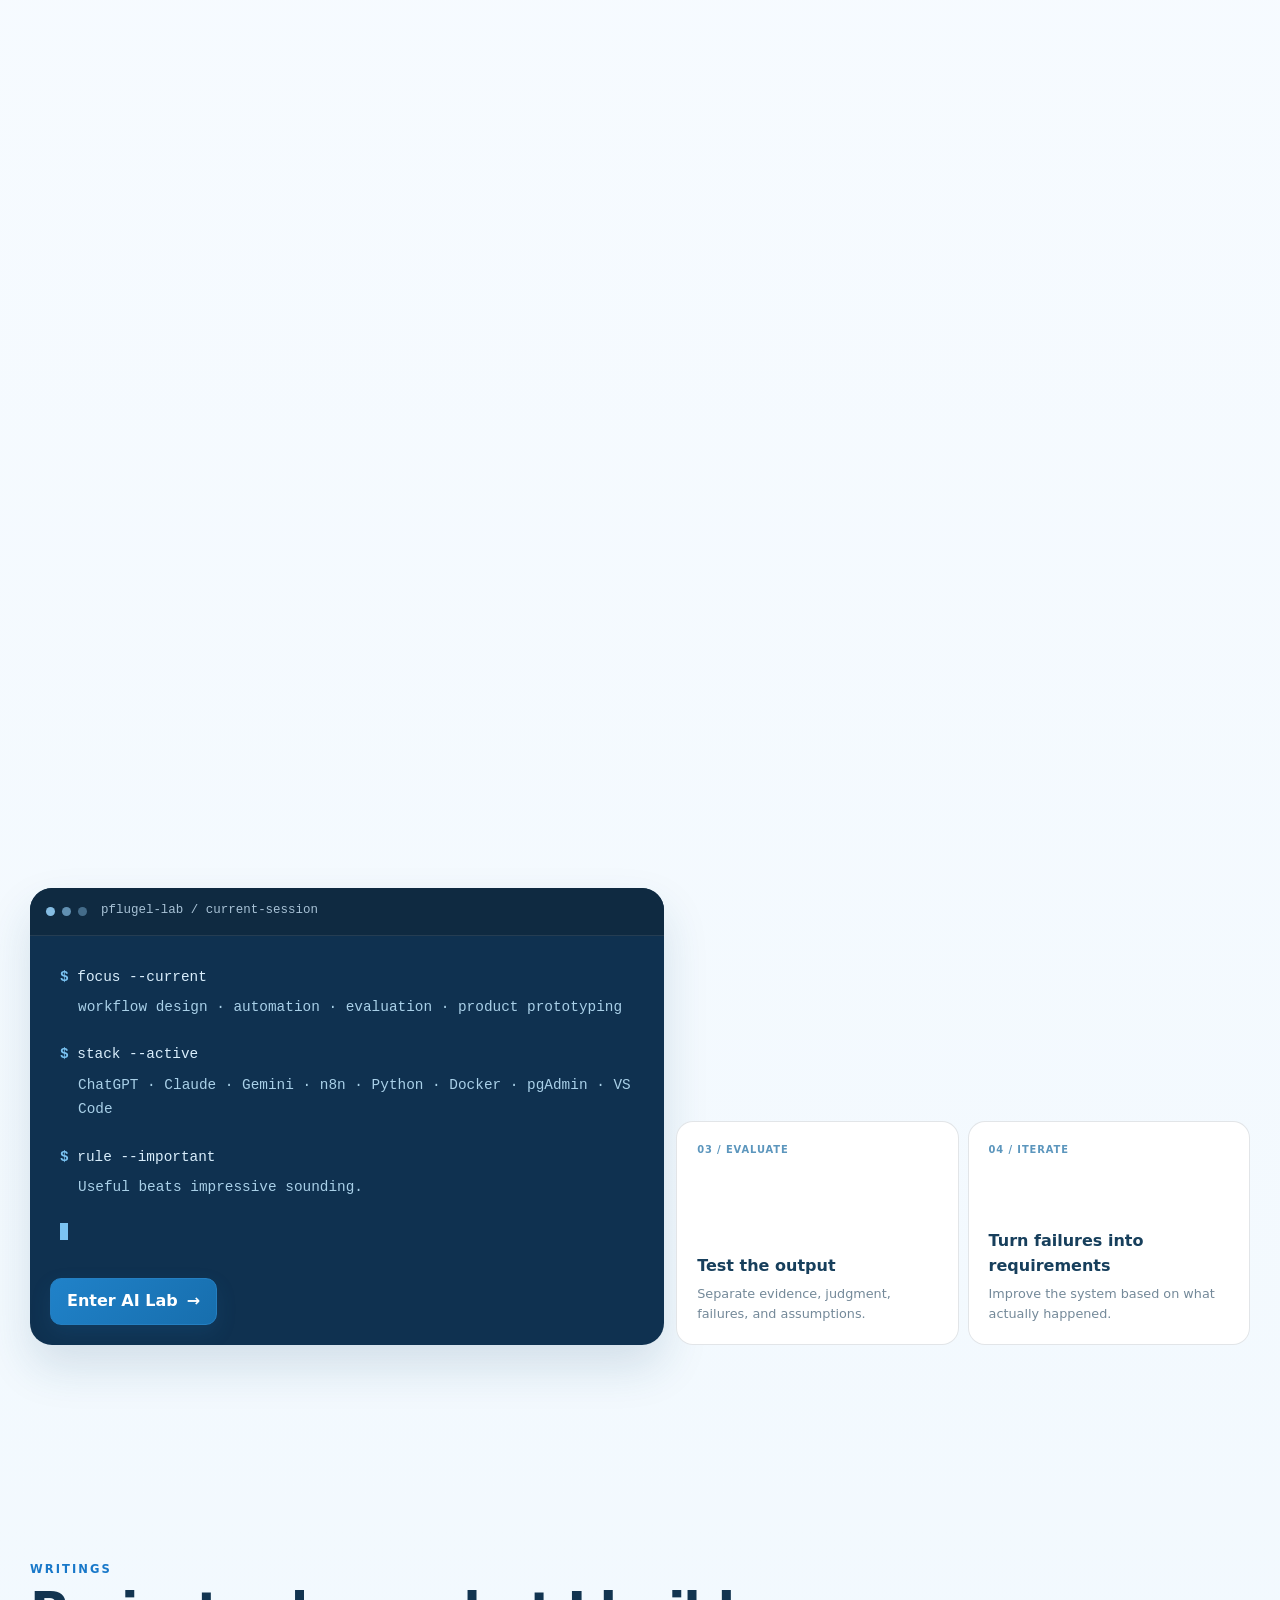
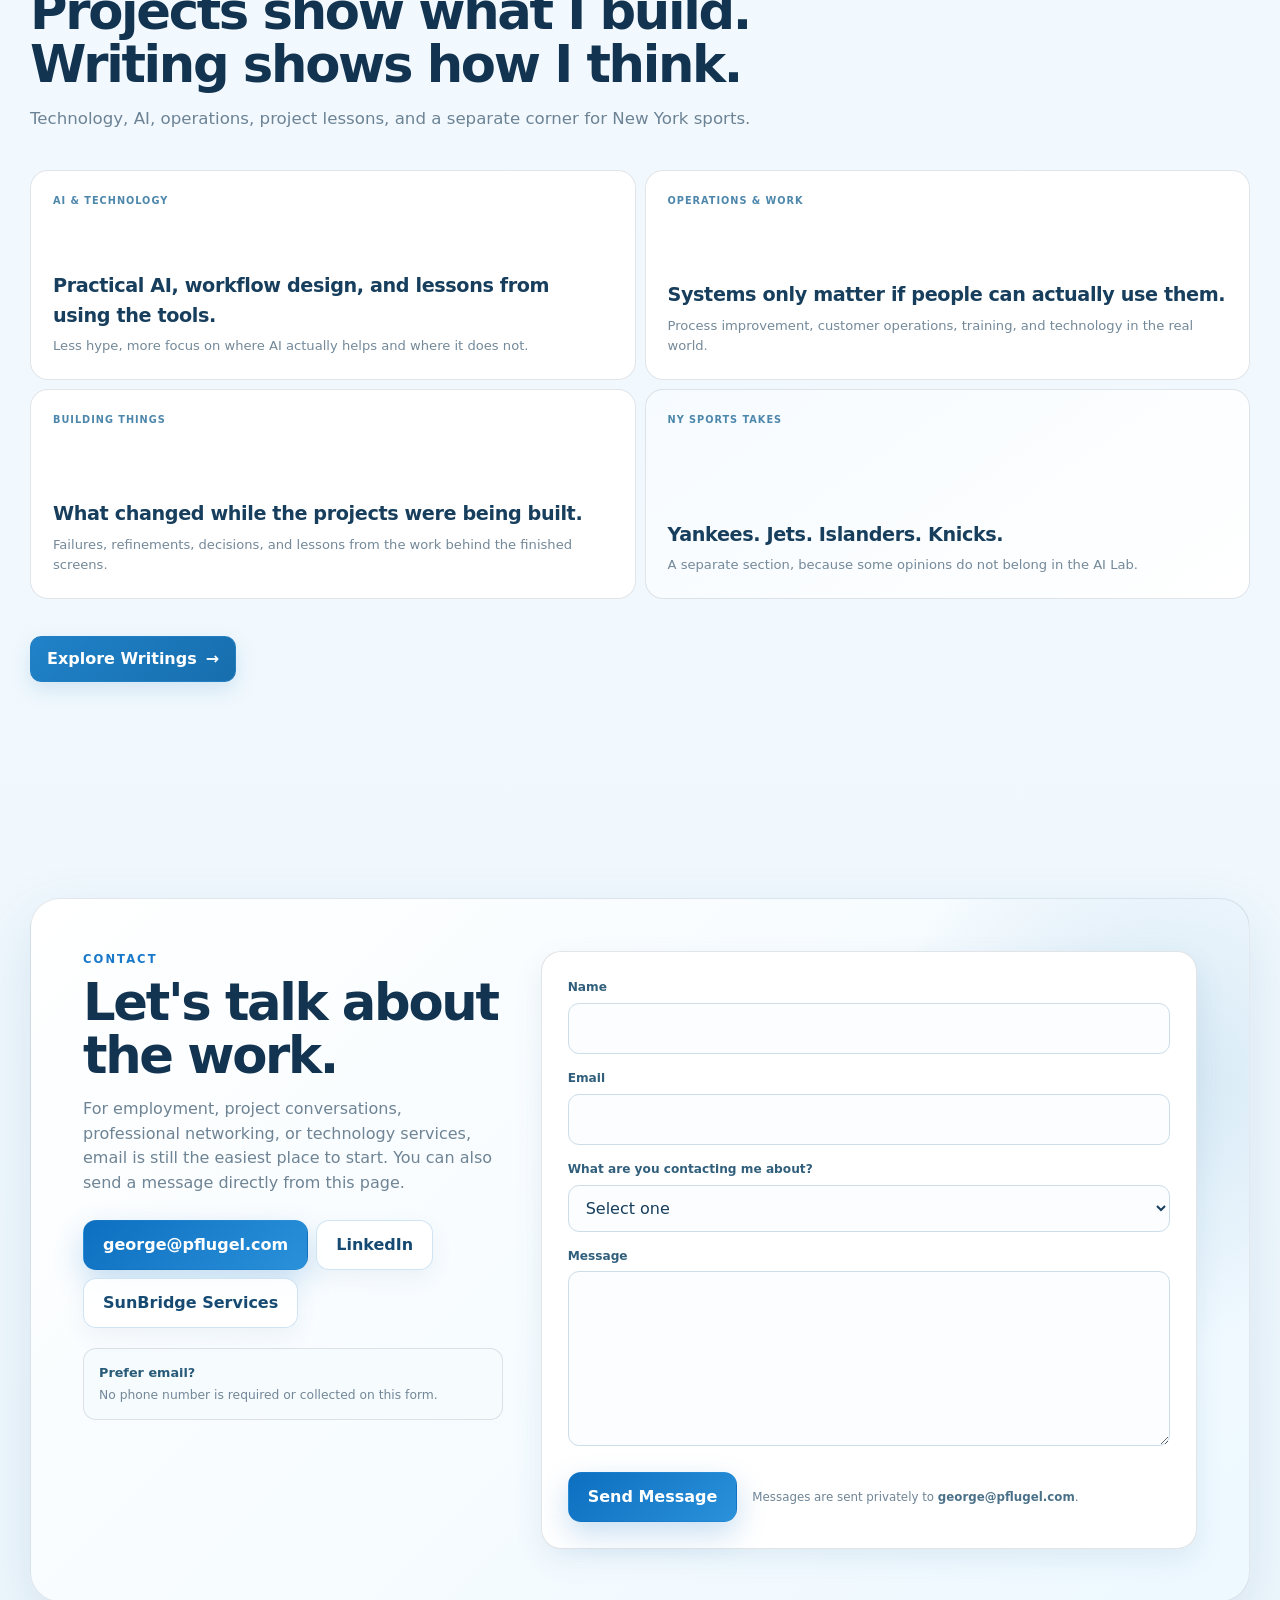
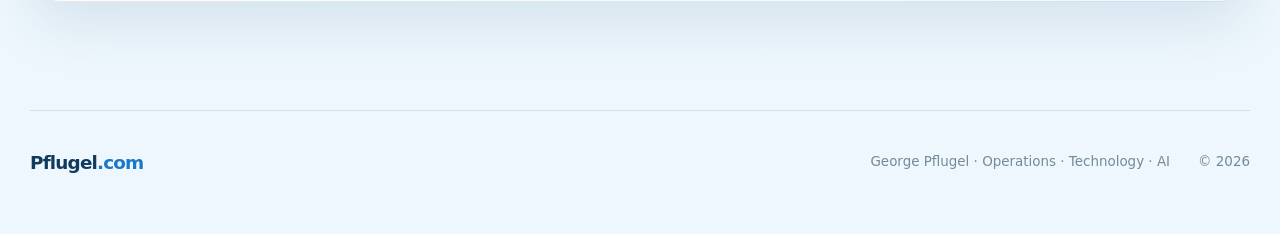
==== commit ca1ee20e: "Add files via upload" ====
--- a/index.html
+++ b/index.html
@@ -7,7 +7,7 @@
   <meta name="description" content="Pflugel.com, George Pflugel's interactive professional showcase, AI lab, career experience and writings." />
   <title>Pflugel.com | George Pflugel</title>
   <link rel="icon" href="assets/favicon.svg" type="image/svg+xml">
-  <link rel="stylesheet" href="styles.css?v=27.1" />
+  <link rel="stylesheet" href="styles.css?v=27.3" />
 </head>
 <body>
   <div class="page-bg" aria-hidden="true">
@@ -48,7 +48,7 @@
             </p>
 
             <div class="hero-actions">
-              <a class="button button-primary" href="showcase.html">Explore My Work</a>
+              <a class="button button-primary" href="#professional-dashboard">Explore My Experience</a>
               <a class="button button-secondary" href="resume.html" data-track="web_resume">View My Résumé</a>
             </div>
 
@@ -69,7 +69,7 @@
         </aside>
       </div>
 
-      <section class="dashboard reveal" aria-labelledby="dashboard-title">
+      <section id="professional-dashboard" class="dashboard reveal" aria-labelledby="dashboard-title">
         <div class="dashboard-header">
           <div>
             <p class="section-kicker">CAPABILITY OVERVIEW</p>
@@ -454,6 +454,6 @@
     <div id="project-dialog-content"></div>
   </dialog>
 
-  <script src="script.js?v=27.2"></script>
+  <script src="script.js?v=27.3"></script>
 </body>
 </html>
--- a/styles.css
+++ b/styles.css
@@ -6301,3 +6301,19 @@
     gap: 7px;
   }
 }
+
+
+/* =========================================================
+   V27.3 — DASHBOARD CONTEXTUAL CTA
+   ========================================================= */
+
+.dashboard-cta {
+  margin-top: 16px;
+}
+
+.dashboard-cta .button {
+  min-height: 40px;
+  padding: 0 14px;
+  font-size: .8rem;
+  box-shadow: none;
+}
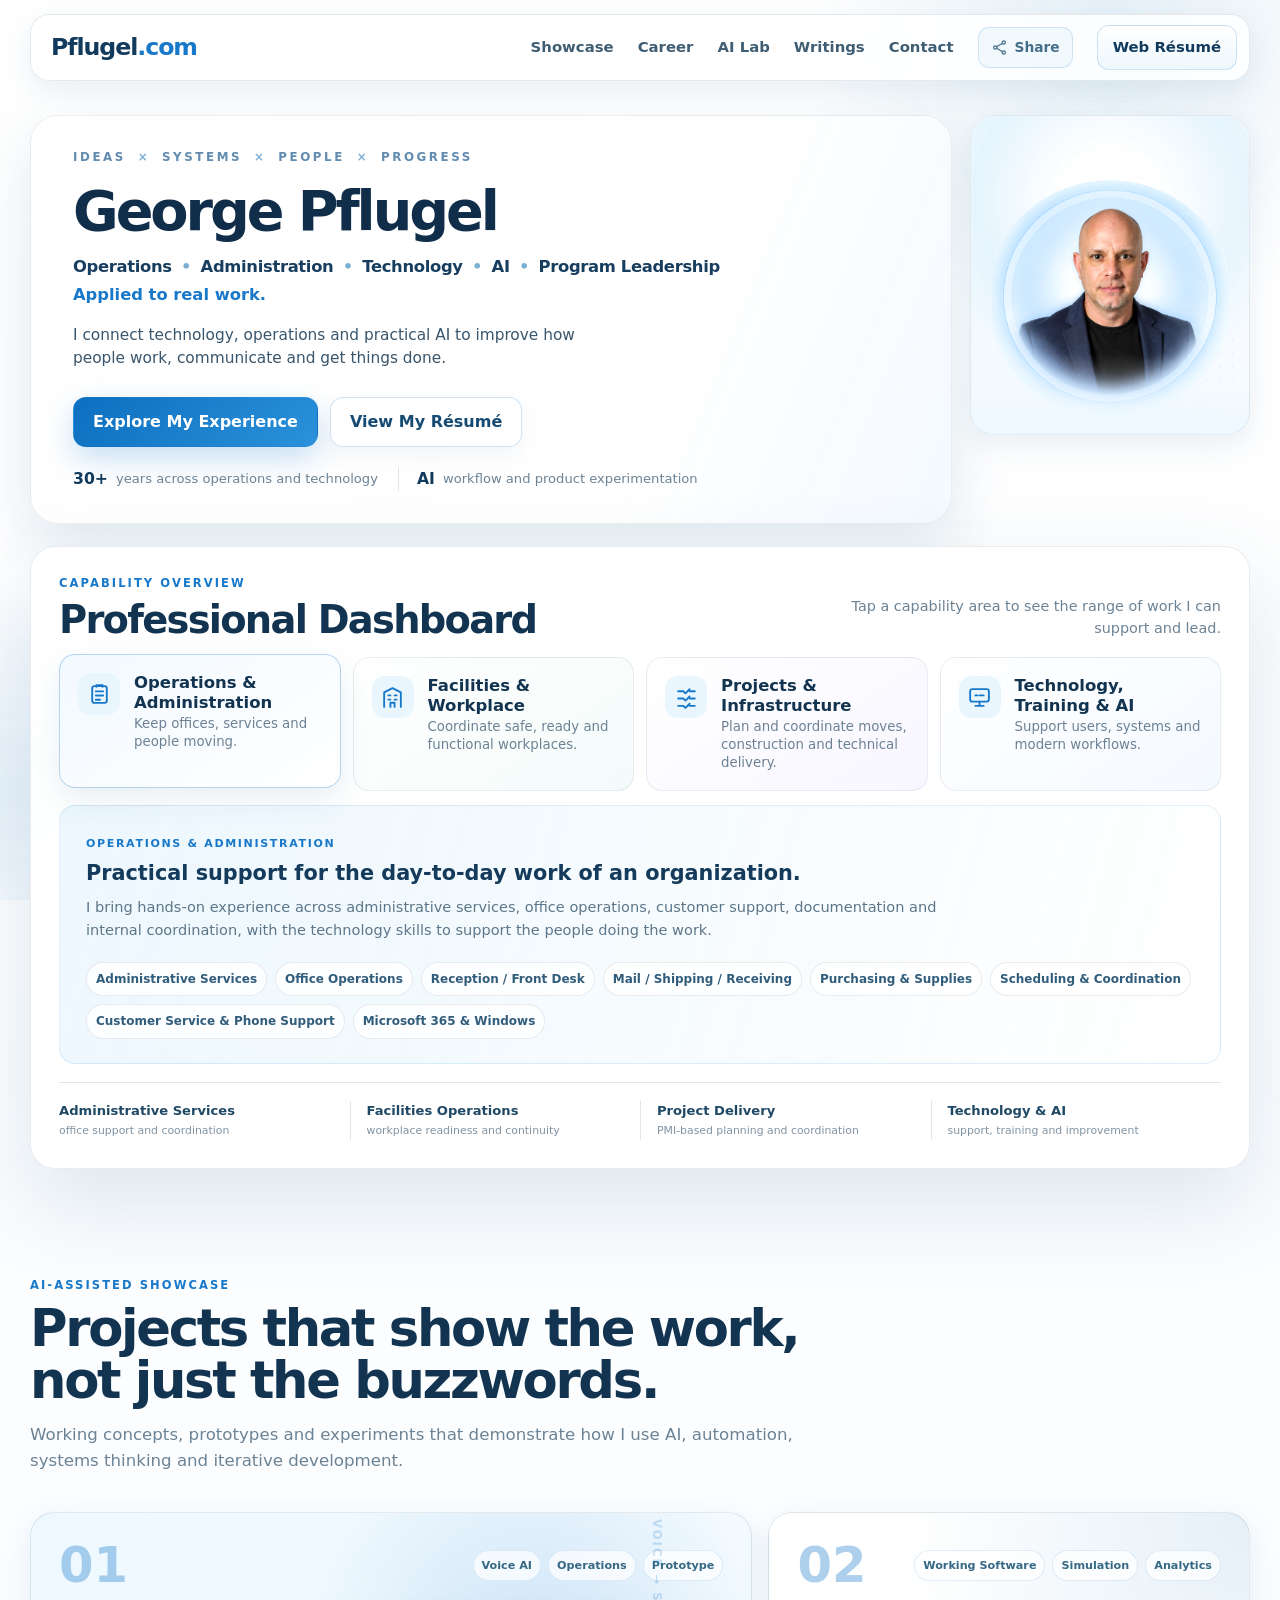
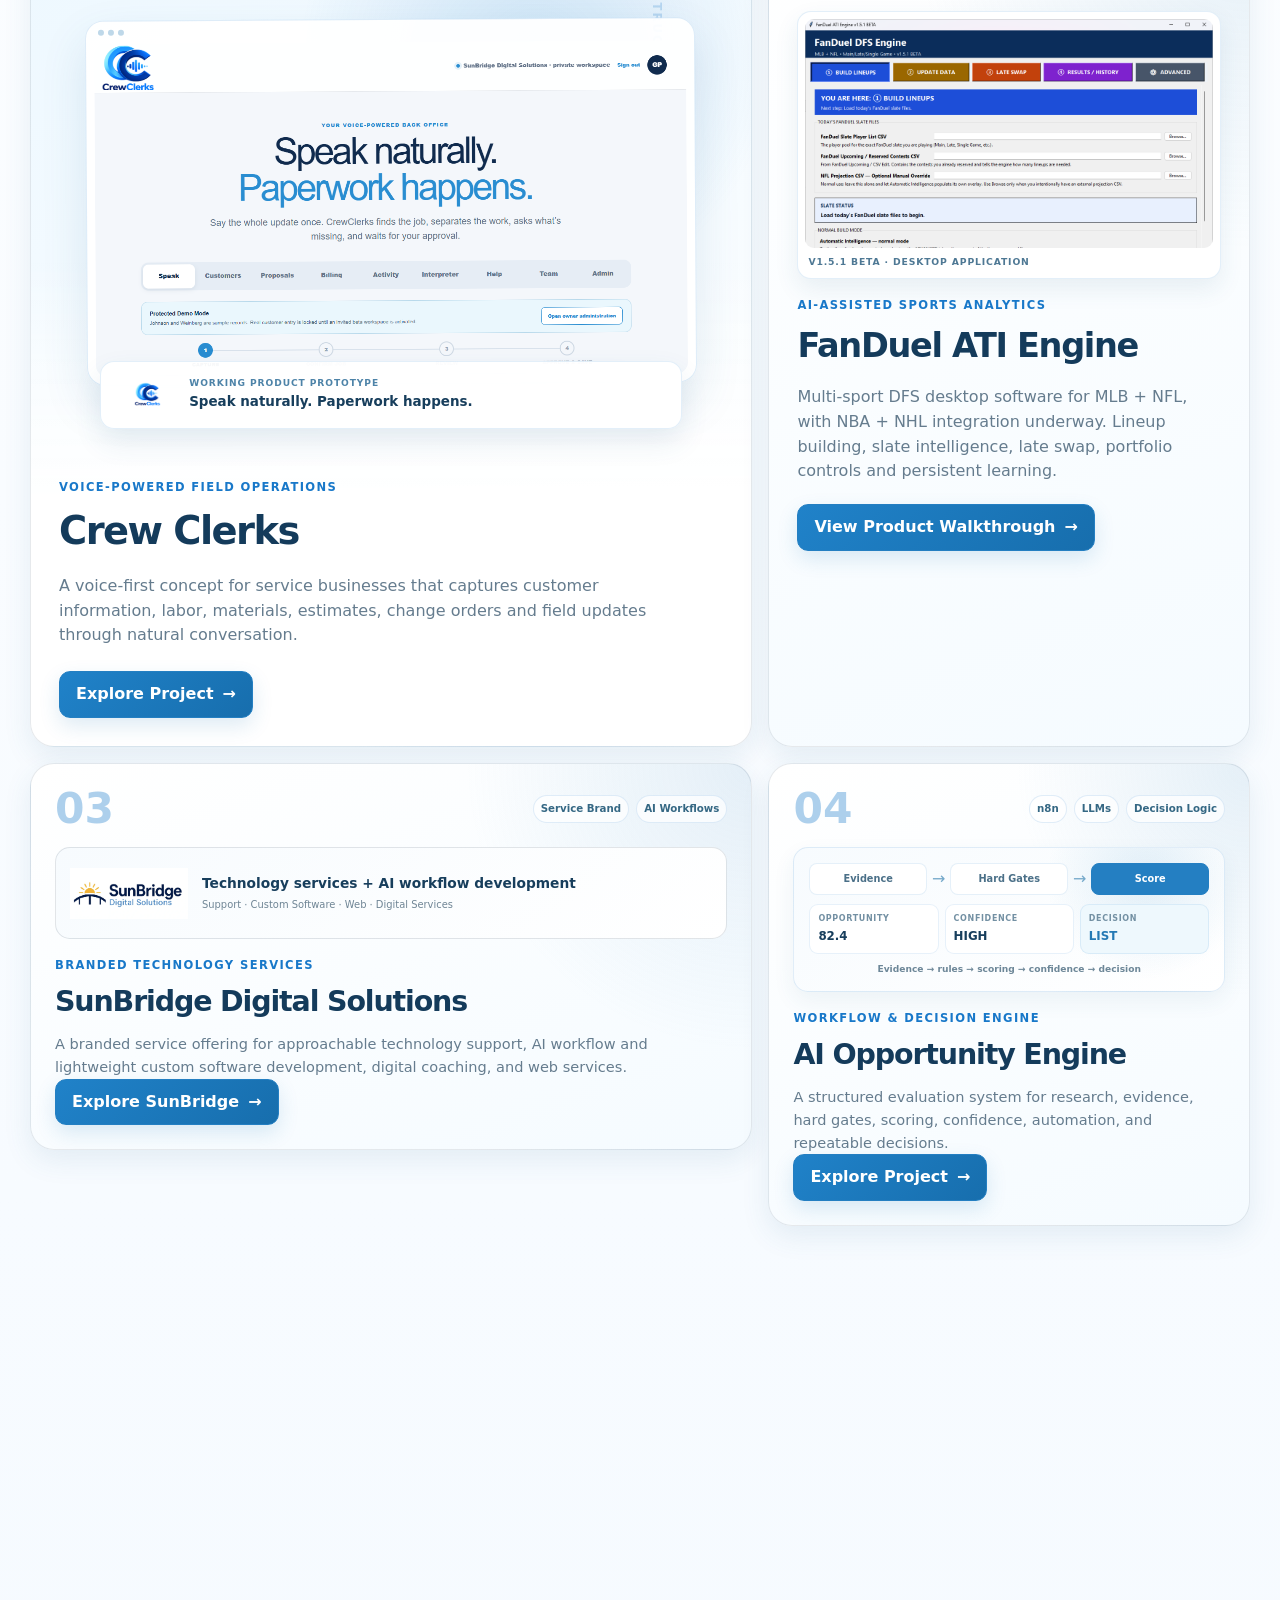
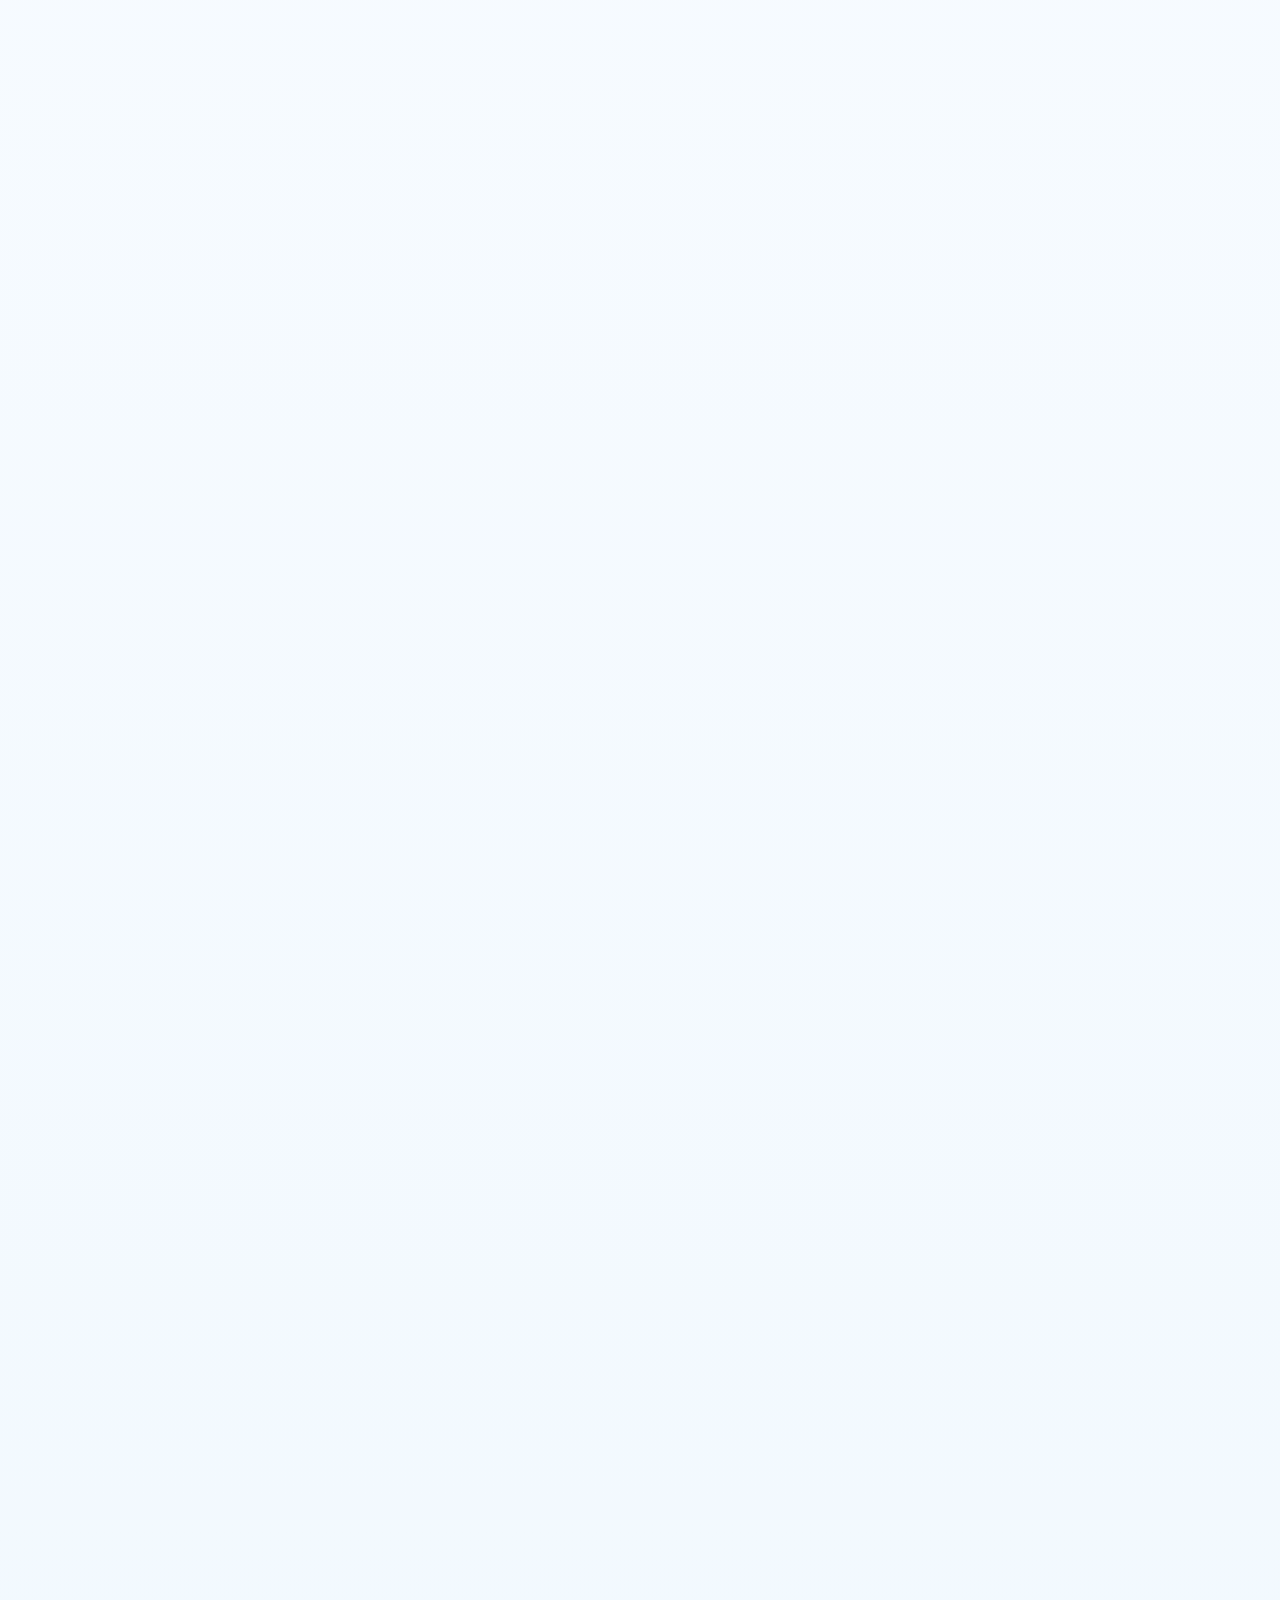
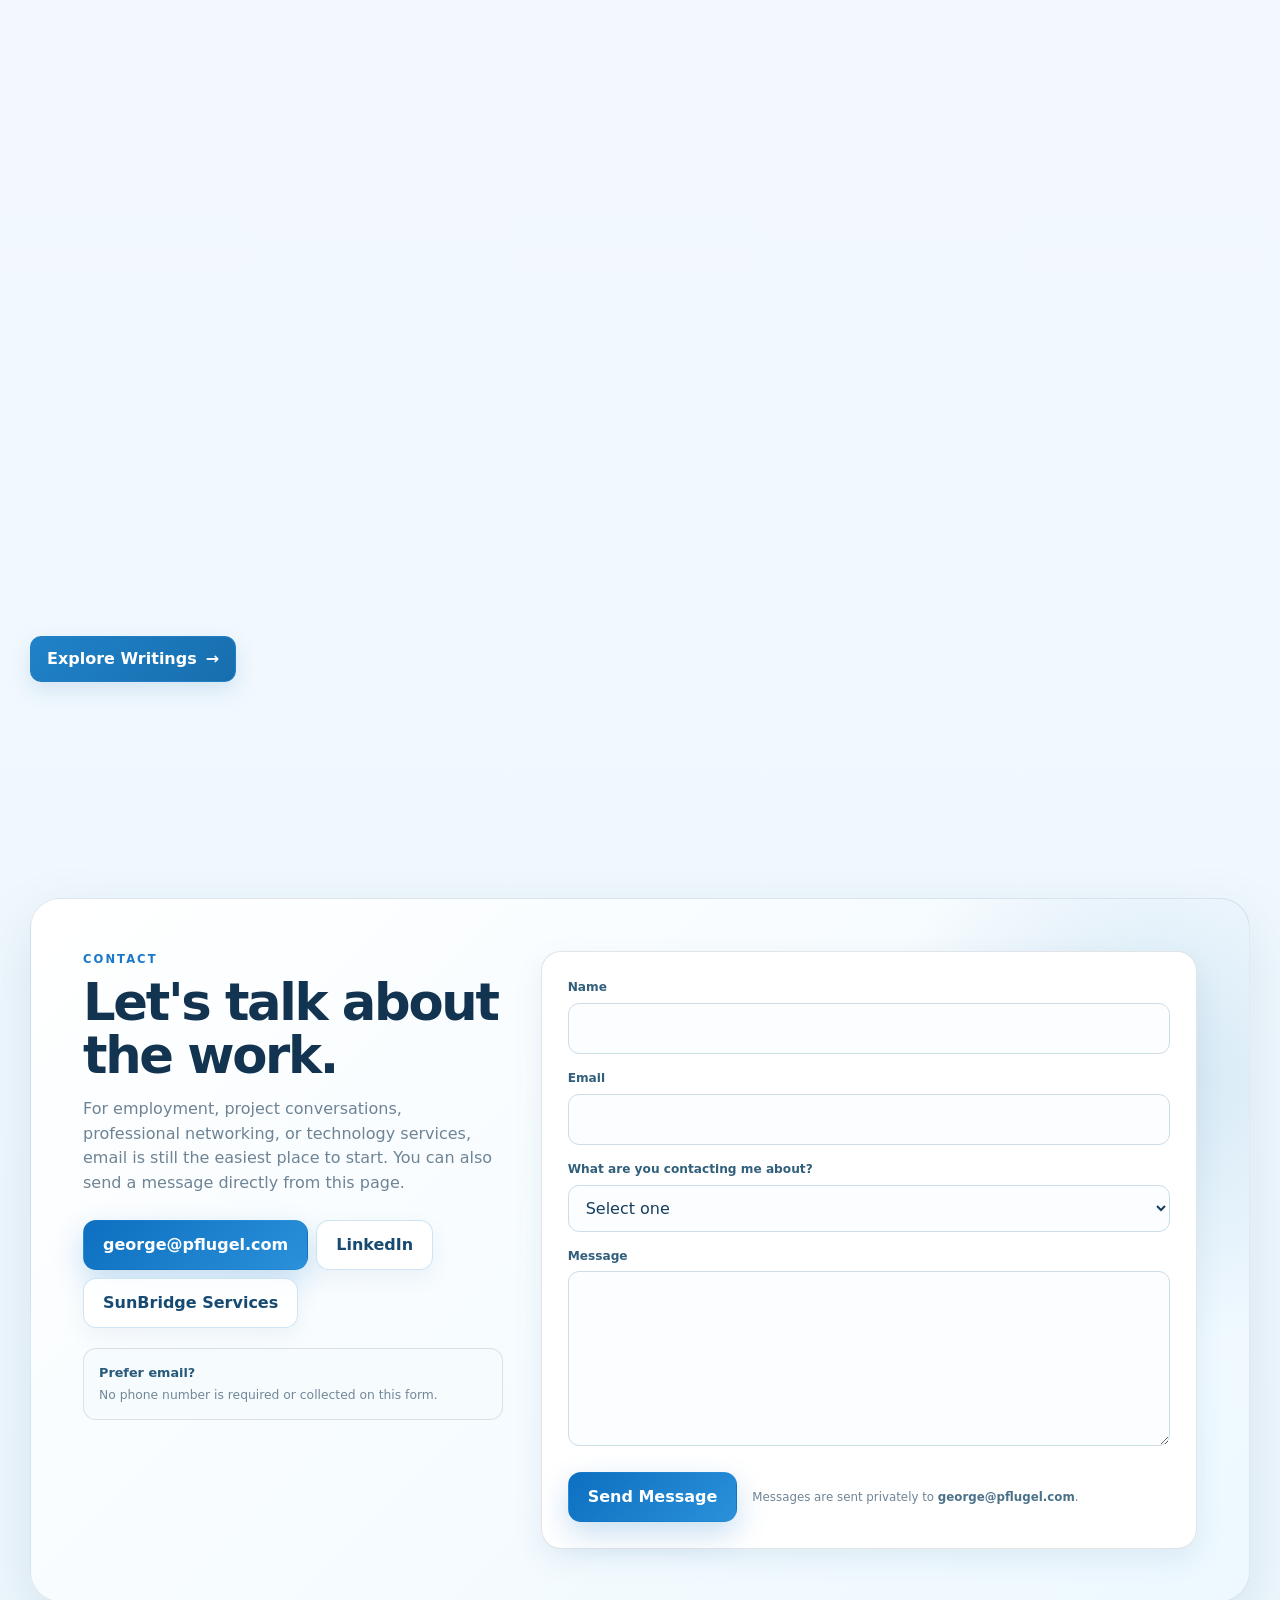
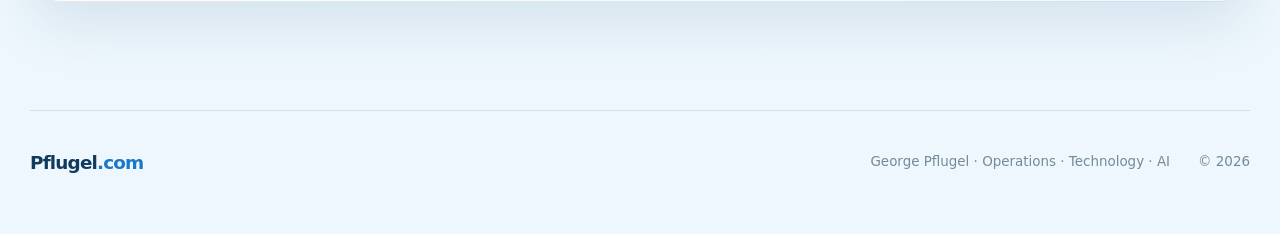
==== commit 4aea407d: "Add files via upload" ====
--- a/index.html
+++ b/index.html
@@ -159,7 +159,7 @@
 
     <section id="showcase" class="section">
       <div class="section-heading reveal">
-        <p class="section-kicker">SHOWCASE</p>
+        <p class="section-kicker">AI-ASSISTED SHOWCASE</p>
         <h2>Projects that show the work, not just the buzzwords.</h2>
         <p>Working concepts, prototypes and experiments that demonstrate how I use AI, automation, systems thinking and iterative development.</p>
       </div>
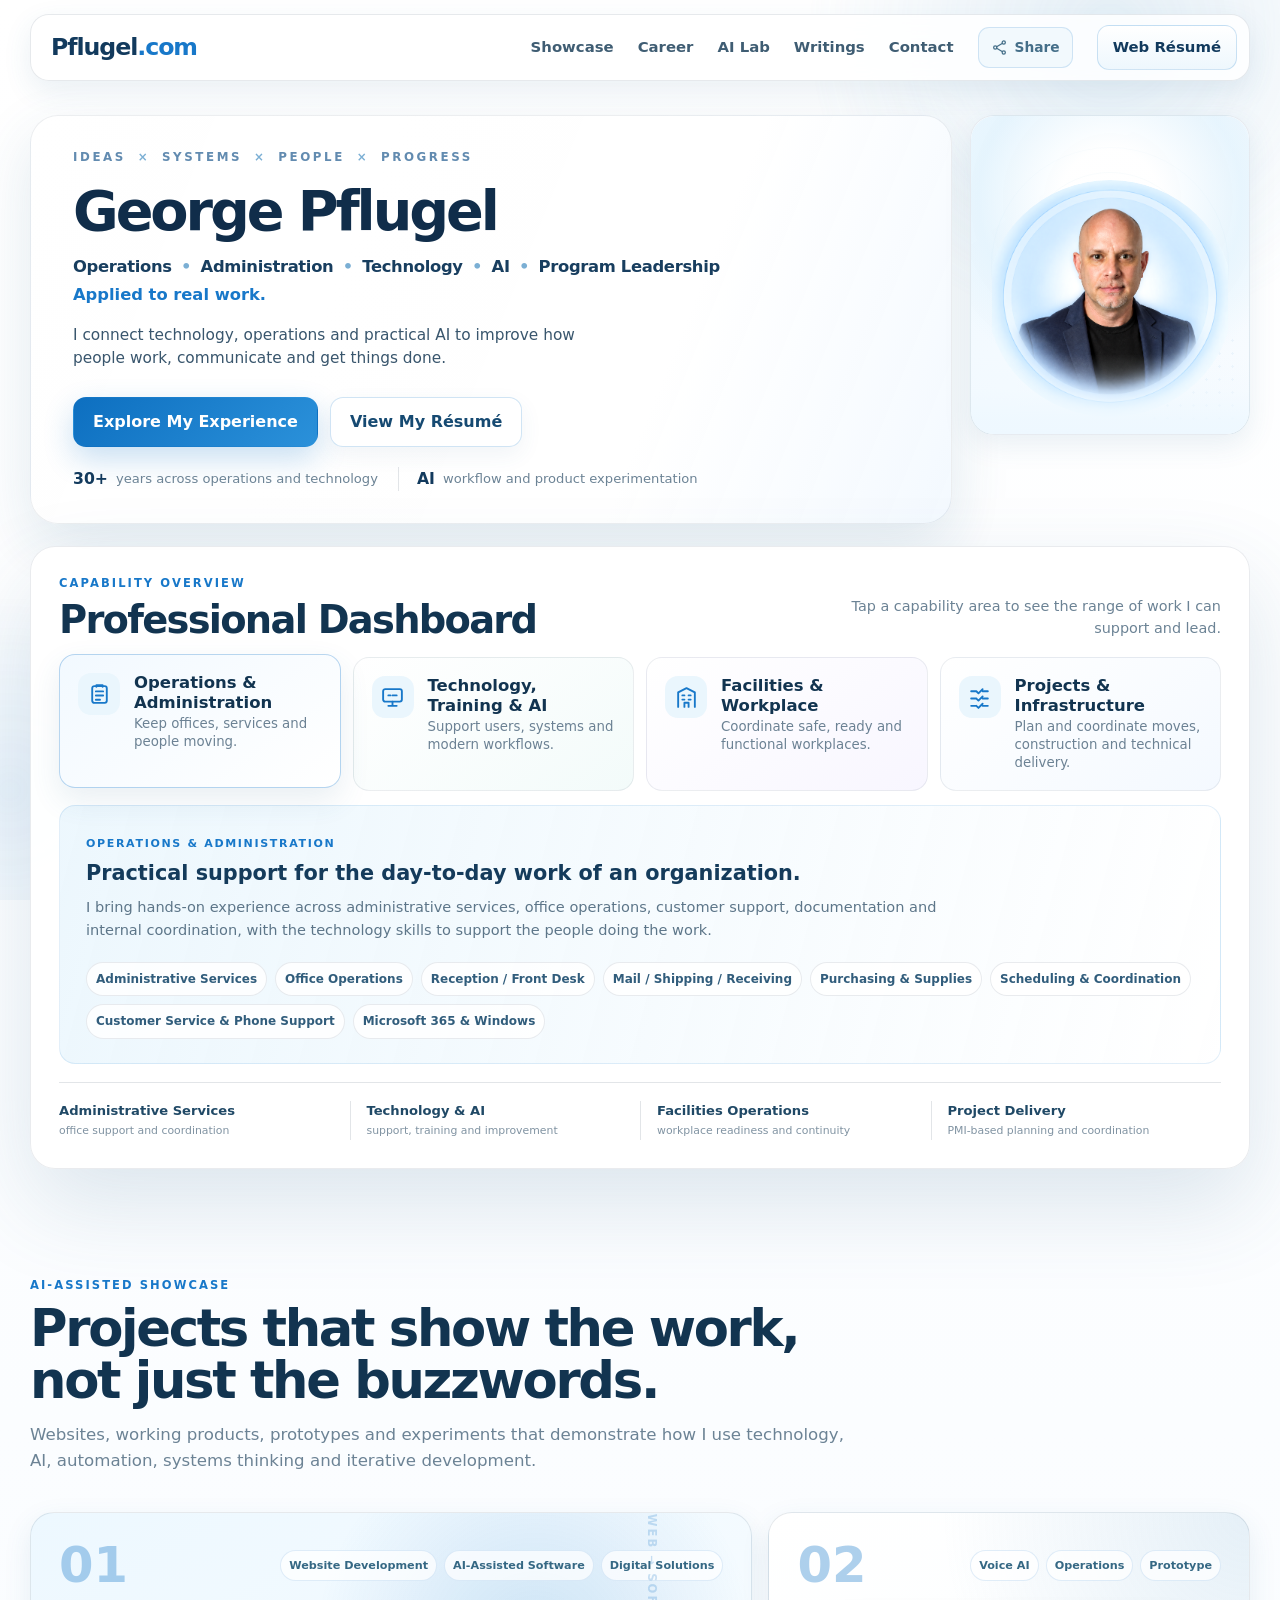
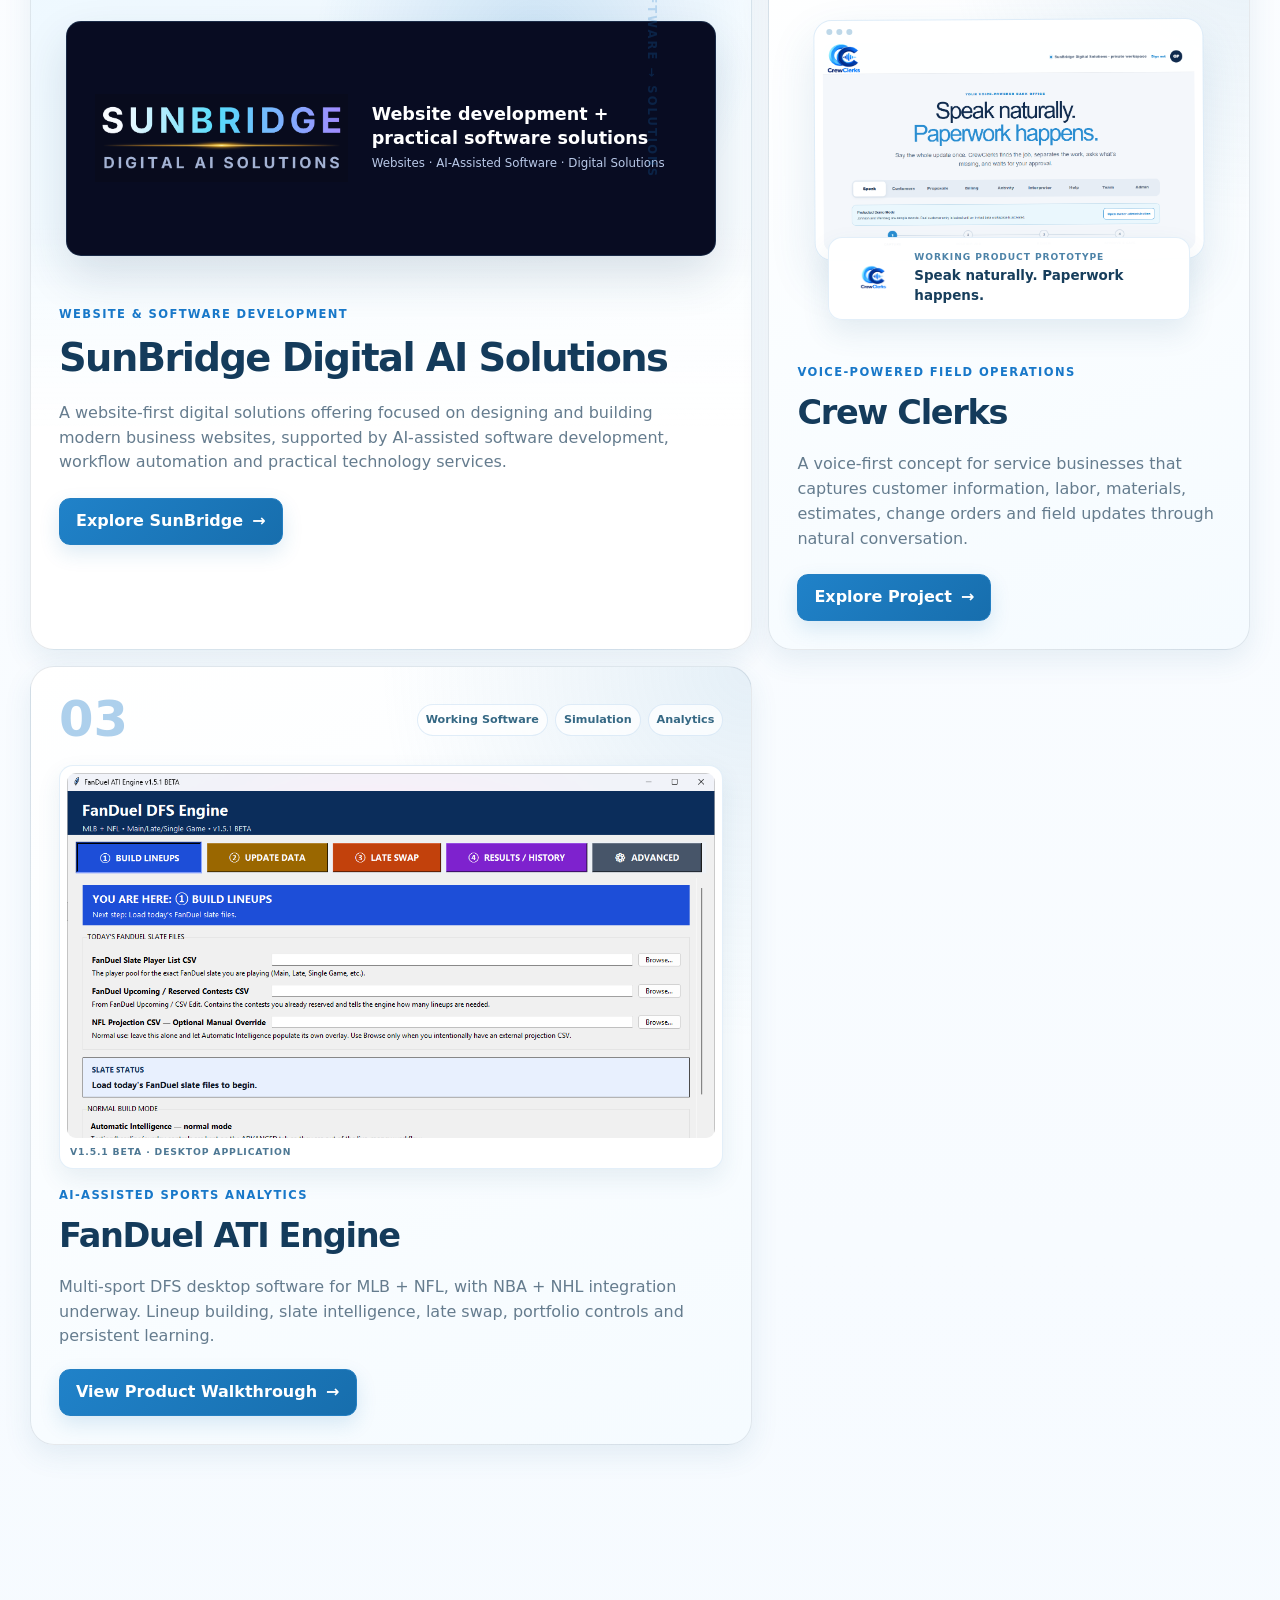
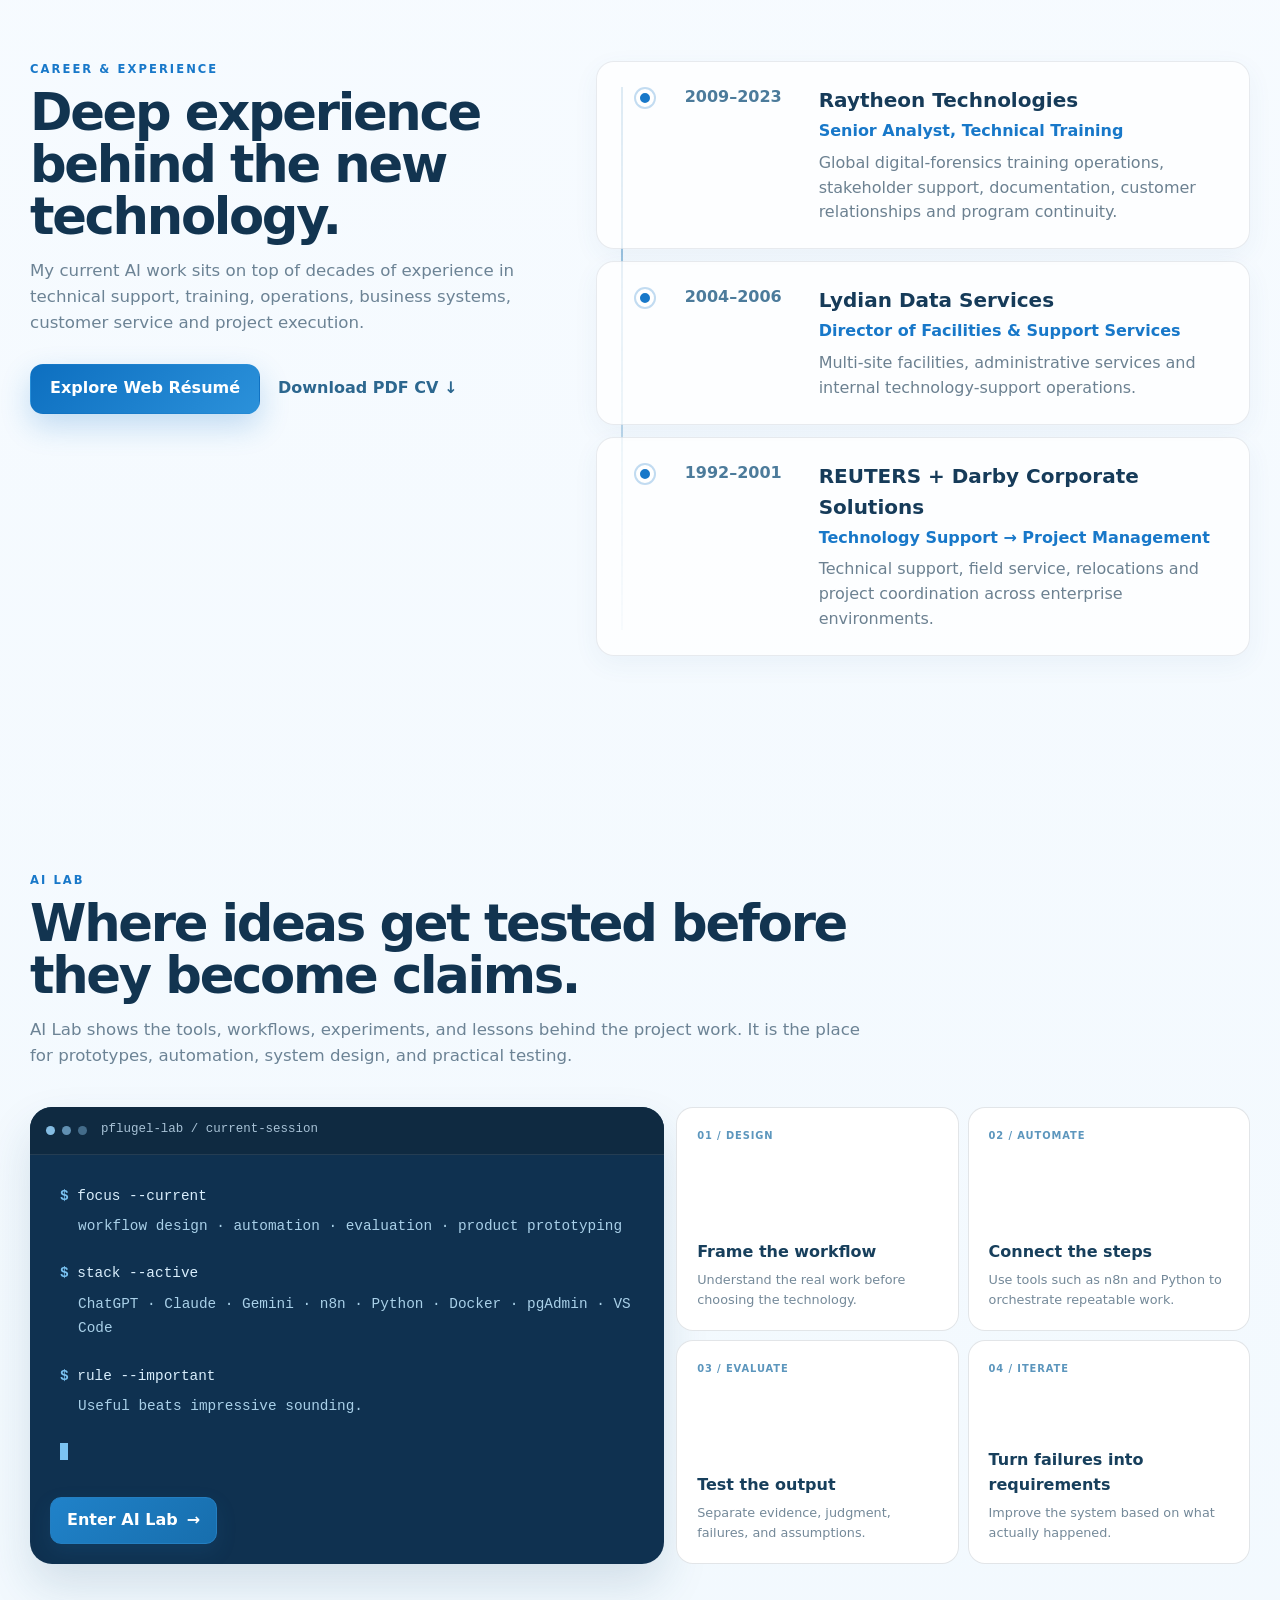
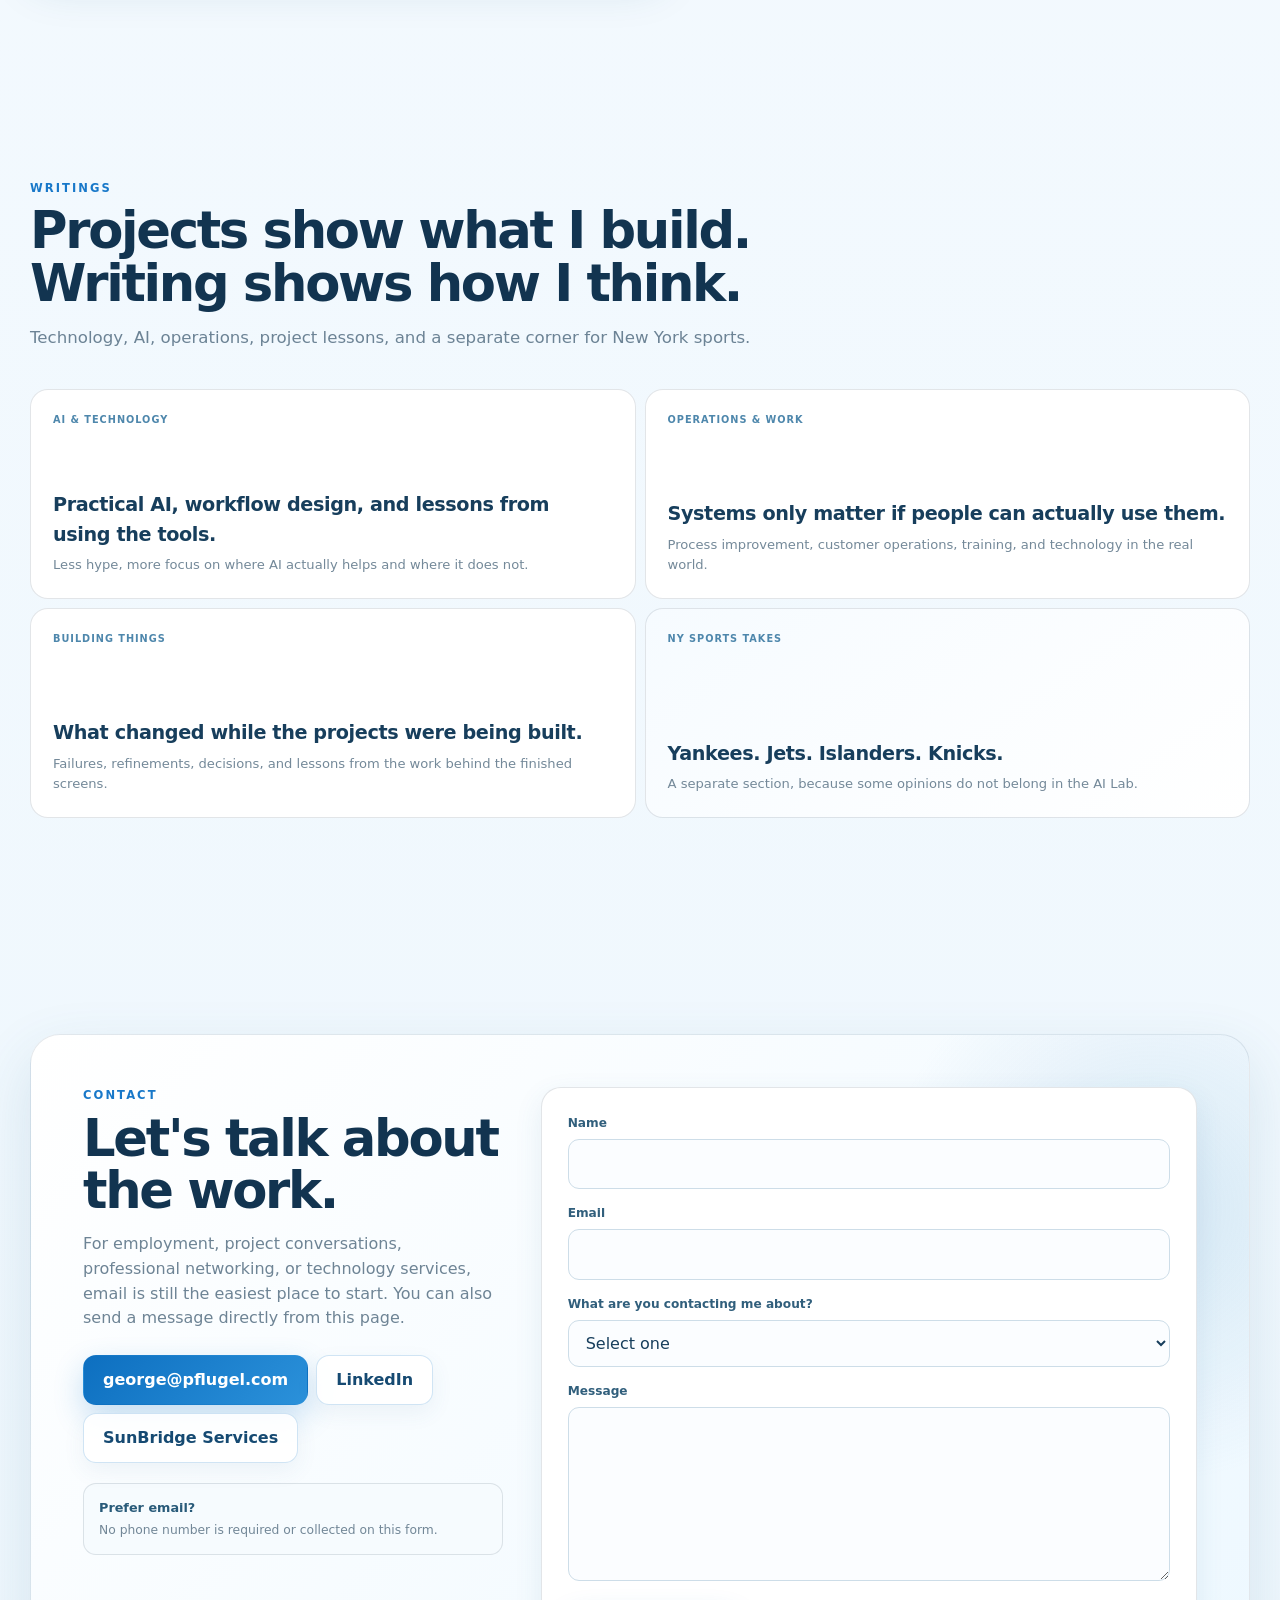
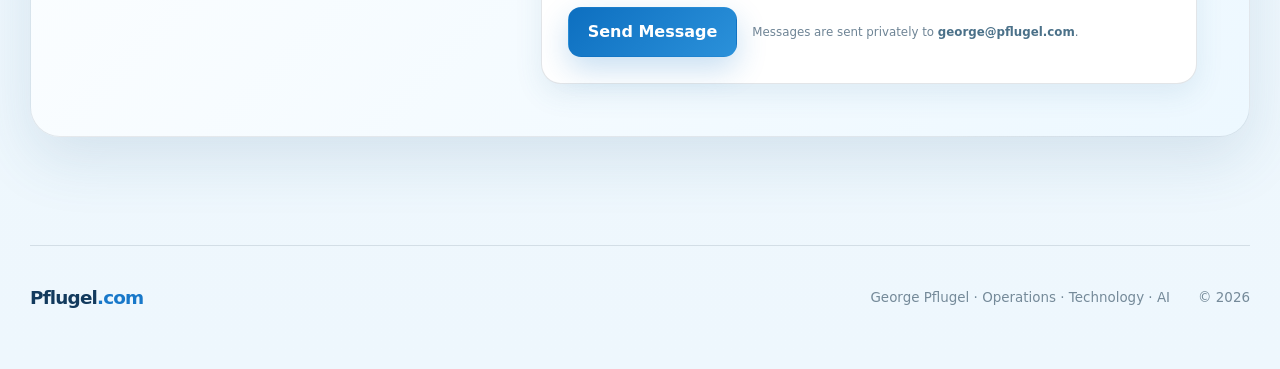
==== commit 82d34fd4: "Add files via upload" ====
--- a/index.html
+++ b/index.html
@@ -7,7 +7,18 @@
   <meta name="description" content="Pflugel.com, George Pflugel's interactive professional showcase, AI lab, career experience and writings." />
   <title>Pflugel.com | George Pflugel</title>
   <link rel="icon" href="assets/favicon.svg" type="image/svg+xml">
-  <link rel="stylesheet" href="styles.css?v=27.3" />
+  <link rel="stylesheet" href="styles.css?v=27.4" />
+  <style>
+    .dashboard-cta .button.button-secondary {
+      color: #fff;
+      background: linear-gradient(135deg, #0d6fc0, #2b91da);
+      border-color: transparent;
+      box-shadow: 0 10px 24px rgba(24,120,201,.20);
+    }
+    .dashboard-cta .button.button-secondary:hover {
+      color: #fff;
+    }
+  </style>
 </head>
 <body>
   <div class="page-bg" aria-hidden="true">
@@ -89,24 +100,6 @@
             <span><strong>Operations &amp; Administration</strong><small>Keep offices, services and people moving.</small></span>
           </button>
 
-          <button class="dash-card" data-panel="facilities" aria-pressed="false">
-            <span class="dash-icon">
-              <svg viewBox="0 0 24 24" aria-hidden="true">
-                <path d="M4 21V7l8-4 8 4v14M8 10h2M14 10h2M8 14h2M14 14h2M10 21v-4h4v4"/>
-              </svg>
-            </span>
-            <span><strong>Facilities &amp; Workplace</strong><small>Coordinate safe, ready and functional workplaces.</small></span>
-          </button>
-
-          <button class="dash-card" data-panel="projects" aria-pressed="false">
-            <span class="dash-icon">
-              <svg viewBox="0 0 24 24" aria-hidden="true">
-                <path d="M4 6h5M15 6h5M9 6l2 2 4-4M4 13h5M15 13h5M9 13l2 2 4-4M4 20h5M15 20h5M9 20l2 2 4-4"/>
-              </svg>
-            </span>
-            <span><strong>Projects &amp; Infrastructure</strong><small>Plan and coordinate moves, construction and technical delivery.</small></span>
-          </button>
-
           <button class="dash-card" data-panel="technology" aria-pressed="false">
             <span class="dash-icon">
               <svg viewBox="0 0 24 24" aria-hidden="true">
@@ -116,6 +109,24 @@
             </span>
             <span><strong>Technology, Training &amp; AI</strong><small>Support users, systems and modern workflows.</small></span>
           </button>
+
+          <button class="dash-card" data-panel="facilities" aria-pressed="false">
+            <span class="dash-icon">
+              <svg viewBox="0 0 24 24" aria-hidden="true">
+                <path d="M4 21V7l8-4 8 4v14M8 10h2M14 10h2M8 14h2M14 14h2M10 21v-4h4v4"/>
+              </svg>
+            </span>
+            <span><strong>Facilities &amp; Workplace</strong><small>Coordinate safe, ready and functional workplaces.</small></span>
+          </button>
+
+          <button class="dash-card" data-panel="projects" aria-pressed="false">
+            <span class="dash-icon">
+              <svg viewBox="0 0 24 24" aria-hidden="true">
+                <path d="M4 6h5M15 6h5M9 6l2 2 4-4M4 13h5M15 13h5M9 13l2 2 4-4M4 20h5M15 20h5M9 20l2 2 4-4"/>
+              </svg>
+            </span>
+            <span><strong>Projects &amp; Infrastructure</strong><small>Plan and coordinate moves, construction and technical delivery.</small></span>
+          </button>
         </div>
 
         <div class="dashboard-detail" id="dashboard-detail" aria-live="polite">
@@ -142,16 +153,16 @@
             <span>office support and coordination</span>
           </div>
           <div>
+            <strong>Technology &amp; AI</strong>
+            <span>support, training and improvement</span>
+          </div>
+          <div>
             <strong>Facilities Operations</strong>
             <span>workplace readiness and continuity</span>
           </div>
           <div>
             <strong>Project Delivery</strong>
             <span>PMI-based planning and coordination</span>
-          </div>
-          <div>
-            <strong>Technology &amp; AI</strong>
-            <span>support, training and improvement</span>
           </div>
         </div>
       </section>
@@ -161,13 +172,35 @@
       <div class="section-heading reveal">
         <p class="section-kicker">AI-ASSISTED SHOWCASE</p>
         <h2>Projects that show the work, not just the buzzwords.</h2>
-        <p>Working concepts, prototypes and experiments that demonstrate how I use AI, automation, systems thinking and iterative development.</p>
+        <p>Websites, working products, prototypes and experiments that demonstrate how I use technology, AI, automation, systems thinking and iterative development.</p>
       </div>
 
       <div class="project-grid">
-        <article class="project-card project-feature reveal">
+        <article class="project-card project-feature sunbridge-project-card reveal">
           <div class="project-top">
             <div class="project-number">01</div>
+            <div class="project-tags"><span>Website Development</span><span>AI-Assisted Software</span><span>Digital Solutions</span></div>
+          </div>
+
+          <a class="sunbridge-card-brand sb23-home-preview compact-brand-preview" href="sunbridge.html" data-track="project_sunbridge" aria-label="Explore SunBridge Digital Solutions service brand">
+            <img src="assets/sunbridge-logo-navy-v2.png" alt="SunBridge Digital Solutions logo">
+            <div>
+              <strong>Website development + practical software solutions</strong>
+              <span>Websites · AI-Assisted Software · Digital Solutions</span>
+            </div>
+          </a>
+
+          <div class="project-body compact-project-body">
+            <p class="project-type">WEBSITE &amp; SOFTWARE DEVELOPMENT</p>
+            <h3>SunBridge Digital AI Solutions</h3>
+            <p>A website-first digital solutions offering focused on designing and building modern business websites, supported by AI-assisted software development, workflow automation and practical technology services.</p>
+          </div>
+          <a class="project-link project-cta-button" href="sunbridge.html" data-track="project_sunbridge">Explore SunBridge <span>→</span></a>
+        </article>
+
+        <article class="project-card crew-project-card reveal">
+          <div class="project-top">
+            <div class="project-number">02</div>
             <div class="project-tags"><span>Voice AI</span><span>Operations</span><span>Prototype</span></div>
           </div>
 
@@ -195,7 +228,7 @@
 
         <article class="project-card fanduel-project-card reveal">
           <div class="project-top">
-            <div class="project-number">02</div>
+            <div class="project-number">03</div>
             <div class="project-tags"><span>Working Software</span><span>Simulation</span><span>Analytics</span></div>
           </div>
           <a class="fanduel-card-preview" href="fanduel-ati-engine.html" data-track="project_fanduel" aria-label="View FanDuel ATI Engine product walkthrough">
@@ -208,28 +241,6 @@
             <p>Multi-sport DFS desktop software for MLB + NFL, with NBA + NHL integration underway. Lineup building, slate intelligence, late swap, portfolio controls and persistent learning.</p>
           </div>
           <a class="project-link project-cta-button" href="fanduel-ati-engine.html" data-track="project_fanduel">View Product Walkthrough <span>→</span></a>
-        </article>
-
-        <article class="project-card compact-project sunbridge-project-card reveal">
-          <div class="project-top">
-            <div class="project-number">03</div>
-            <div class="project-tags"><span>Service Brand</span><span>AI Workflows</span></div>
-          </div>
-
-          <a class="sunbridge-card-brand sb23-home-preview compact-brand-preview" href="sunbridge.html" data-track="project_sunbridge" aria-label="Explore SunBridge Digital Solutions service brand">
-            <img src="assets/sunbridge-logo.png" alt="SunBridge Digital Solutions logo">
-            <div>
-              <strong>Technology services + AI workflow development</strong>
-              <span>Support · Custom Software · Web · Digital Services</span>
-            </div>
-          </a>
-
-          <div class="project-body compact-project-body">
-            <p class="project-type">BRANDED TECHNOLOGY SERVICES</p>
-            <h3>SunBridge Digital Solutions</h3>
-            <p>A branded service offering for approachable technology support, AI workflow and lightweight custom software development, digital coaching, and web services.</p>
-          </div>
-          <a class="project-link project-cta-button" href="sunbridge.html" data-track="project_sunbridge">Explore SunBridge <span>→</span></a>
         </article>
 
         <article class="project-card compact-project opportunity-project-card reveal">
@@ -375,9 +386,6 @@
         </article>
       </div>
 
-      <div class="writings-home-cta reveal">
-        <a class="project-cta-button" href="writings.html" data-track="writings">Explore Writings <span>→</span></a>
-      </div>
     </section>
 
     <section id="contact" class="section contact-section-v262">
@@ -454,6 +462,6 @@
     <div id="project-dialog-content"></div>
   </dialog>
 
-  <script src="script.js?v=27.3"></script>
+  <script src="script.js?v=27.4"></script>
 </body>
 </html>
--- a/styles.css
+++ b/styles.css
@@ -6317,3 +6317,168 @@
   font-size: .8rem;
   box-shadow: none;
 }
+
+
+/* =========================================================
+   V27.4 — WEBSITE DEVELOPMENT POSITIONING + SUNBRIDGE FEATURE
+   ========================================================= */
+
+.sunbridge-project-card.project-feature::after {
+  content: "WEB → SOFTWARE → SOLUTIONS";
+}
+
+.sunbridge-project-card.project-feature .sunbridge-card-brand {
+  margin: 30px auto 24px !important;
+  padding: 28px !important;
+  min-height: 235px;
+  width: min(100%, 650px);
+  display: grid;
+  grid-template-columns: minmax(220px, .8fr) 1fr;
+  gap: 24px;
+  align-items: center;
+  background: #080c22 !important;
+  border-color: rgba(103,174,226,.18) !important;
+  box-shadow: 0 20px 46px rgba(24,54,91,.14);
+}
+
+.sunbridge-project-card.project-feature .sunbridge-card-brand img {
+  width: 100% !important;
+  max-width: 340px;
+  justify-self: center;
+}
+
+.sunbridge-project-card.project-feature .sunbridge-card-brand strong {
+  color: #fff !important;
+  font-size: 1.1rem;
+  line-height: 1.35;
+}
+
+.sunbridge-project-card.project-feature .sunbridge-card-brand span {
+  color: #b9c9e8 !important;
+  font-size: .74rem !important;
+  line-height: 1.5;
+}
+
+.crew-project-card .project-body {
+  margin-top: 20px;
+}
+
+@media (max-width: 700px) {
+  .sunbridge-project-card.project-feature .sunbridge-card-brand {
+    min-height: 0;
+    grid-template-columns: 1fr;
+    padding: 20px !important;
+  }
+
+  .sunbridge-project-card.project-feature .sunbridge-card-brand img {
+    max-width: 280px;
+  }
+}
+
+
+/* =========================================================
+   V28 — SUNBRIDGE DIGITAL AI SOLUTIONS REPOSITIONING
+   Website-first (70%) / AI-assisted software (30%)
+   ========================================================= */
+
+.sb28-hero {
+  background:
+    radial-gradient(circle at 86% 16%, rgba(103,126,255,.13), transparent 28%),
+    radial-gradient(circle at 72% 40%, rgba(66,204,238,.10), transparent 30%),
+    linear-gradient(135deg,#fff,#eef8fe);
+}
+
+.sb28-brand-panel {
+  display: grid;
+  gap: 18px;
+  align-content: center;
+}
+
+.sb28-logo {
+  width: min(560px,94%);
+  margin: 0 auto;
+  padding: 18px 20px;
+  border-radius: 18px;
+  background: #080c22;
+  box-shadow: 0 18px 44px rgba(26,46,79,.18);
+}
+
+.sb28-focus-card {
+  overflow: hidden;
+  border: 1px solid rgba(24,120,201,.13);
+  border-radius: 20px;
+  background: rgba(255,255,255,.94);
+  box-shadow: 0 18px 40px rgba(41,93,128,.10);
+}
+
+.sb28-focus-row {
+  padding: 22px;
+  display: grid;
+  grid-template-columns: 135px 1fr;
+  gap: 20px;
+  align-items: center;
+}
+
+.sb28-focus-row + .sb28-focus-row {
+  border-top: 1px solid var(--line);
+}
+
+.sb28-focus-row > div {
+  display: grid;
+  gap: 2px;
+}
+
+.sb28-focus-row strong {
+  color: #143b5b;
+  font-size: 2.35rem;
+  line-height: 1;
+  letter-spacing: -.04em;
+}
+
+.sb28-focus-row span {
+  color: #4e87ac;
+  font-size: .59rem;
+  letter-spacing: .10em;
+  font-weight: 800;
+}
+
+.sb28-focus-row p {
+  margin: 0;
+  color: #667f91;
+  font-size: .84rem;
+  line-height: 1.55;
+}
+
+.sb28-focus-row.website {
+  background: linear-gradient(135deg,rgba(237,249,255,.92),rgba(255,255,255,.98));
+}
+
+.sb28-focus-row.software {
+  background: linear-gradient(135deg,rgba(247,246,255,.92),rgba(255,255,255,.98));
+}
+
+.sb28-focus-section .sb23-boundary-grid article {
+  min-height: 220px;
+}
+
+.sb28-website-card {
+  border-color: rgba(24,120,201,.18) !important;
+  background: linear-gradient(145deg,#f1faff,#fff) !important;
+}
+
+.sb28-software-card {
+  border-color: rgba(109,112,220,.16) !important;
+  background: linear-gradient(145deg,#f7f6ff,#fff) !important;
+}
+
+@media (max-width: 700px) {
+  .sb28-logo {
+    width: 100%;
+    padding: 14px;
+  }
+
+  .sb28-focus-row {
+    grid-template-columns: 1fr;
+    gap: 10px;
+  }
+}
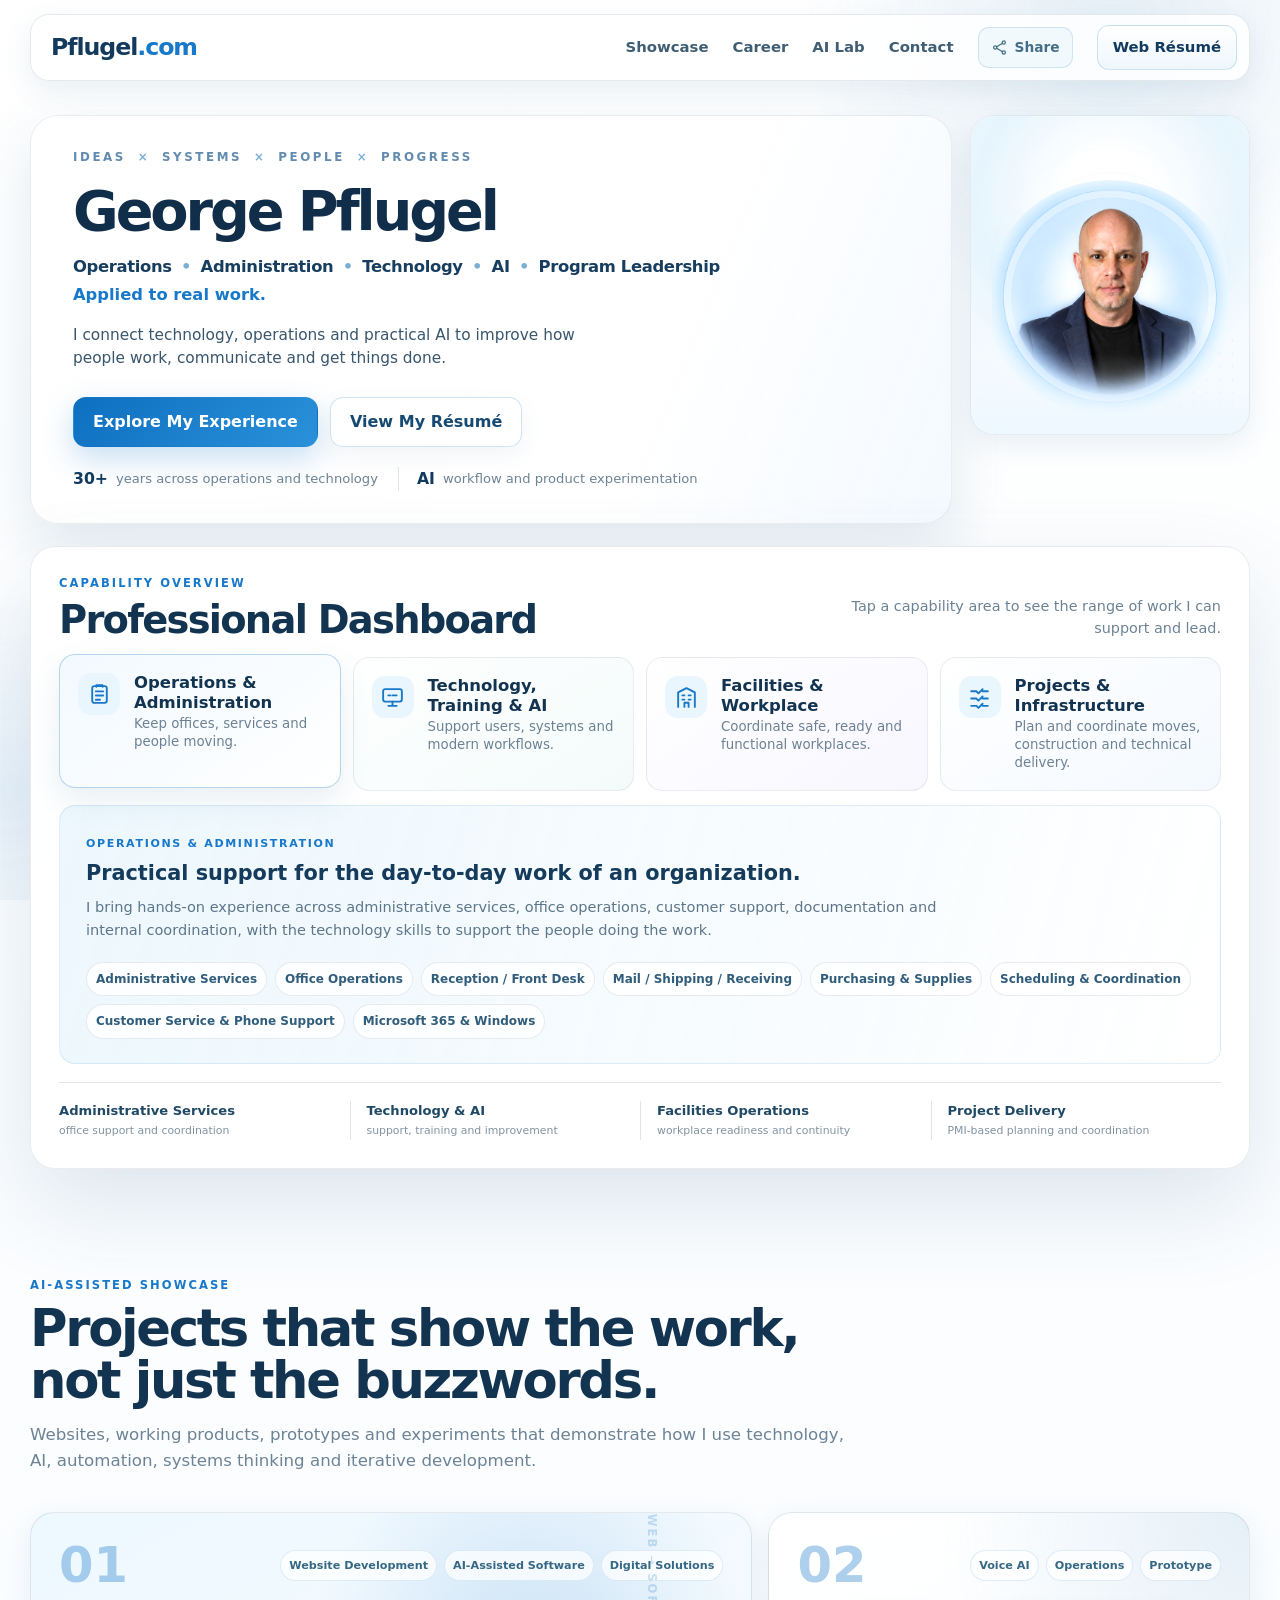
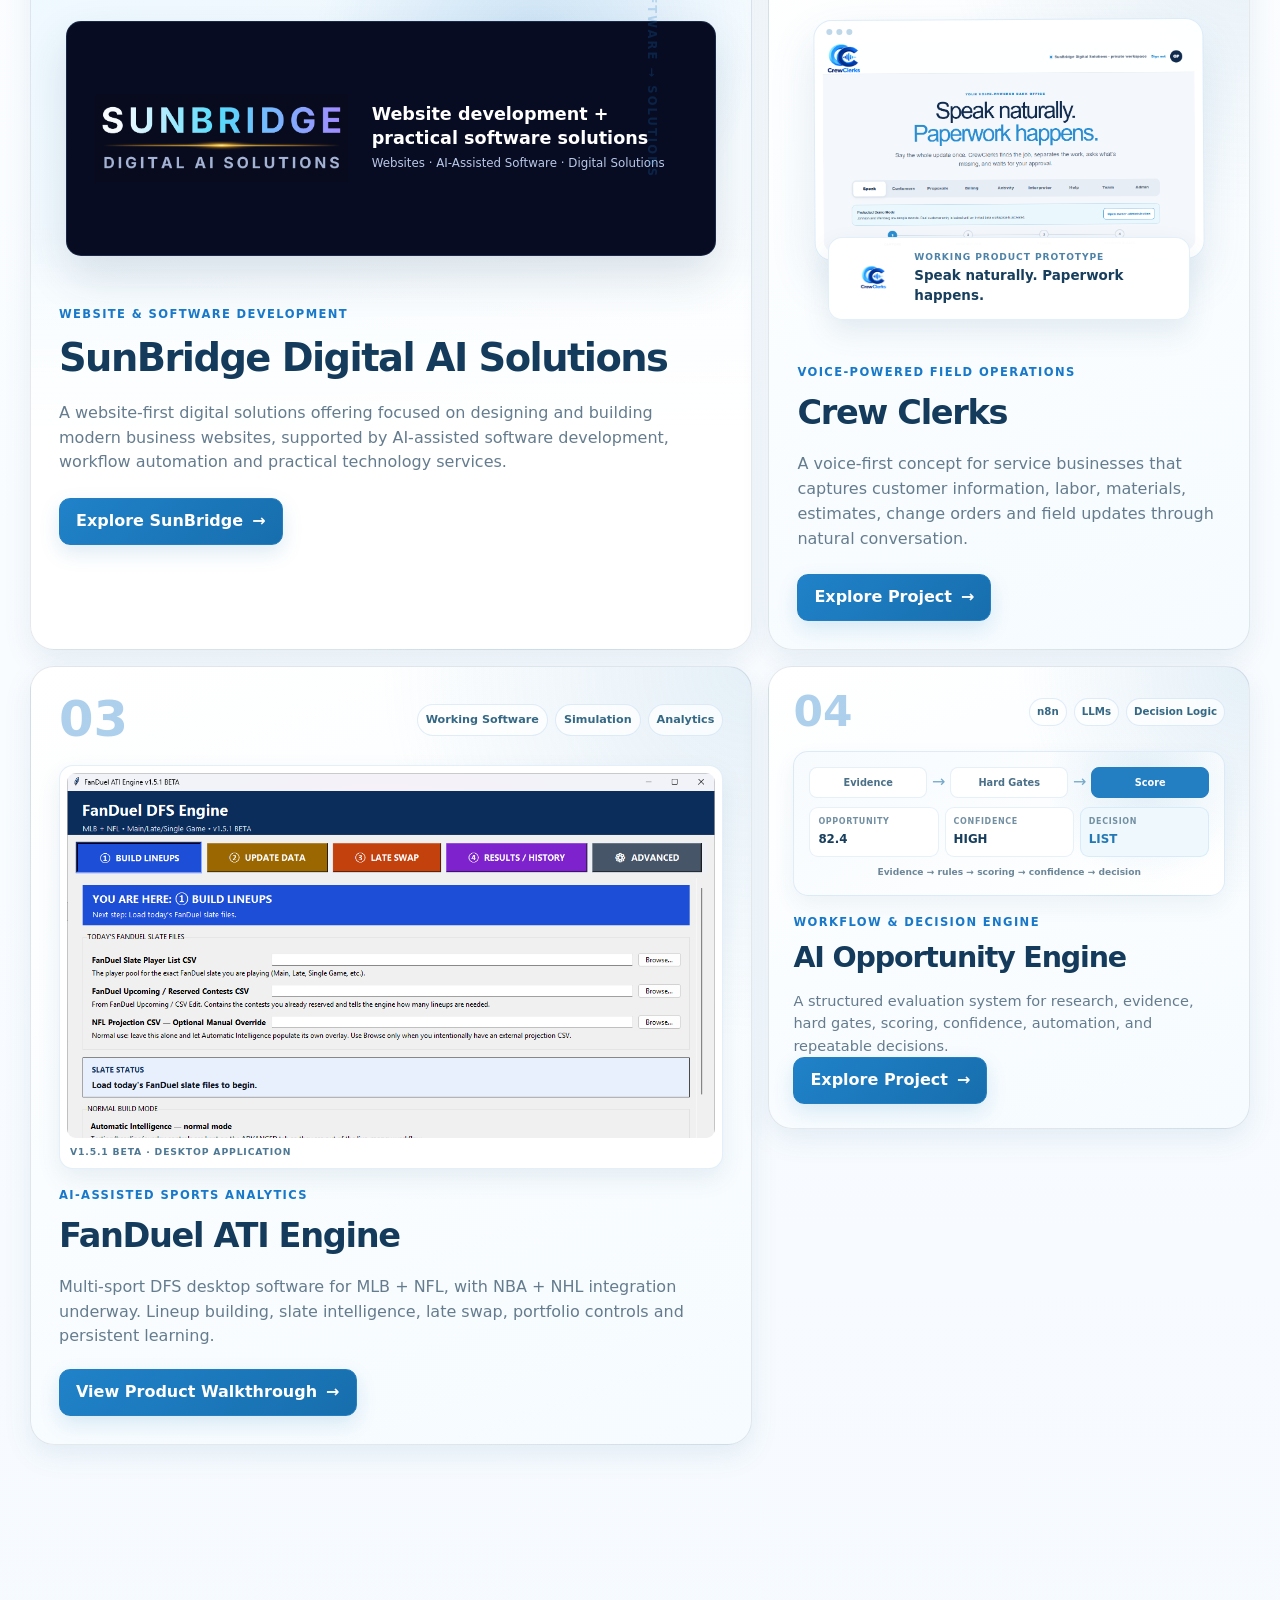
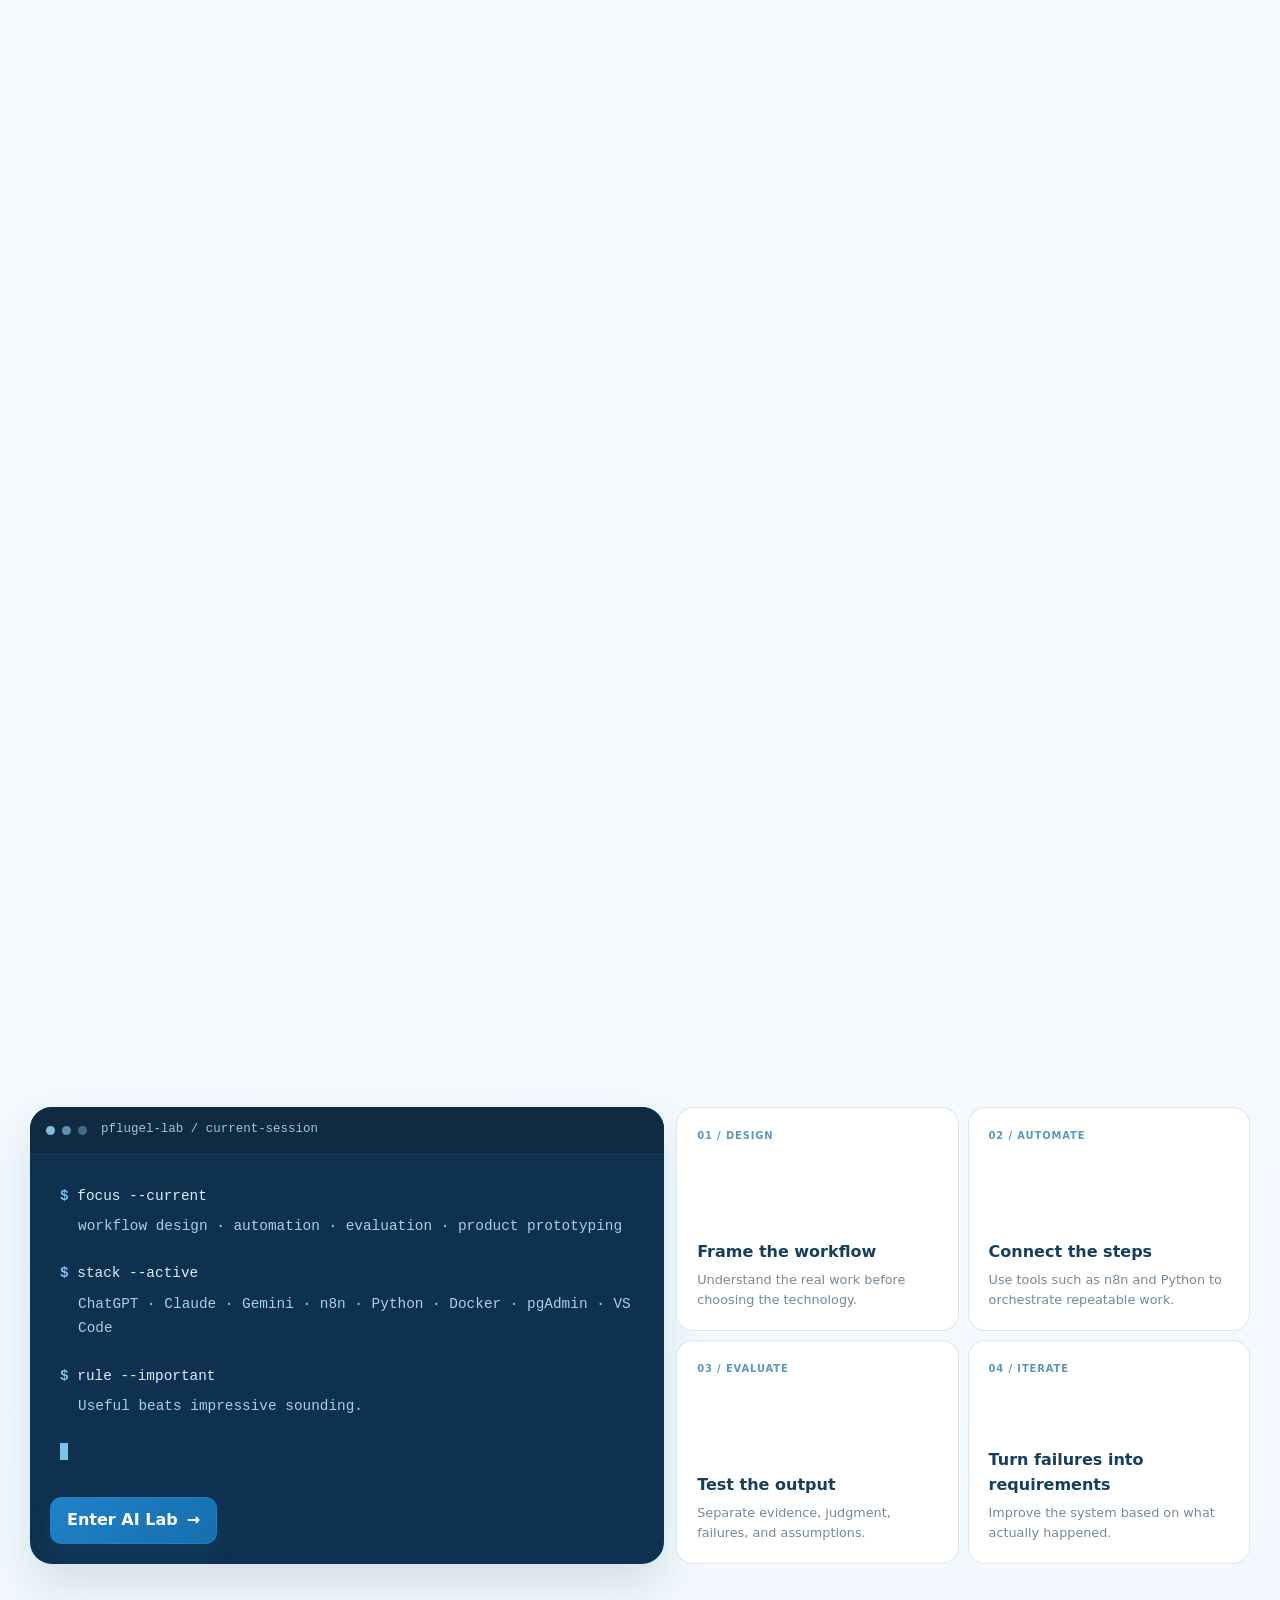
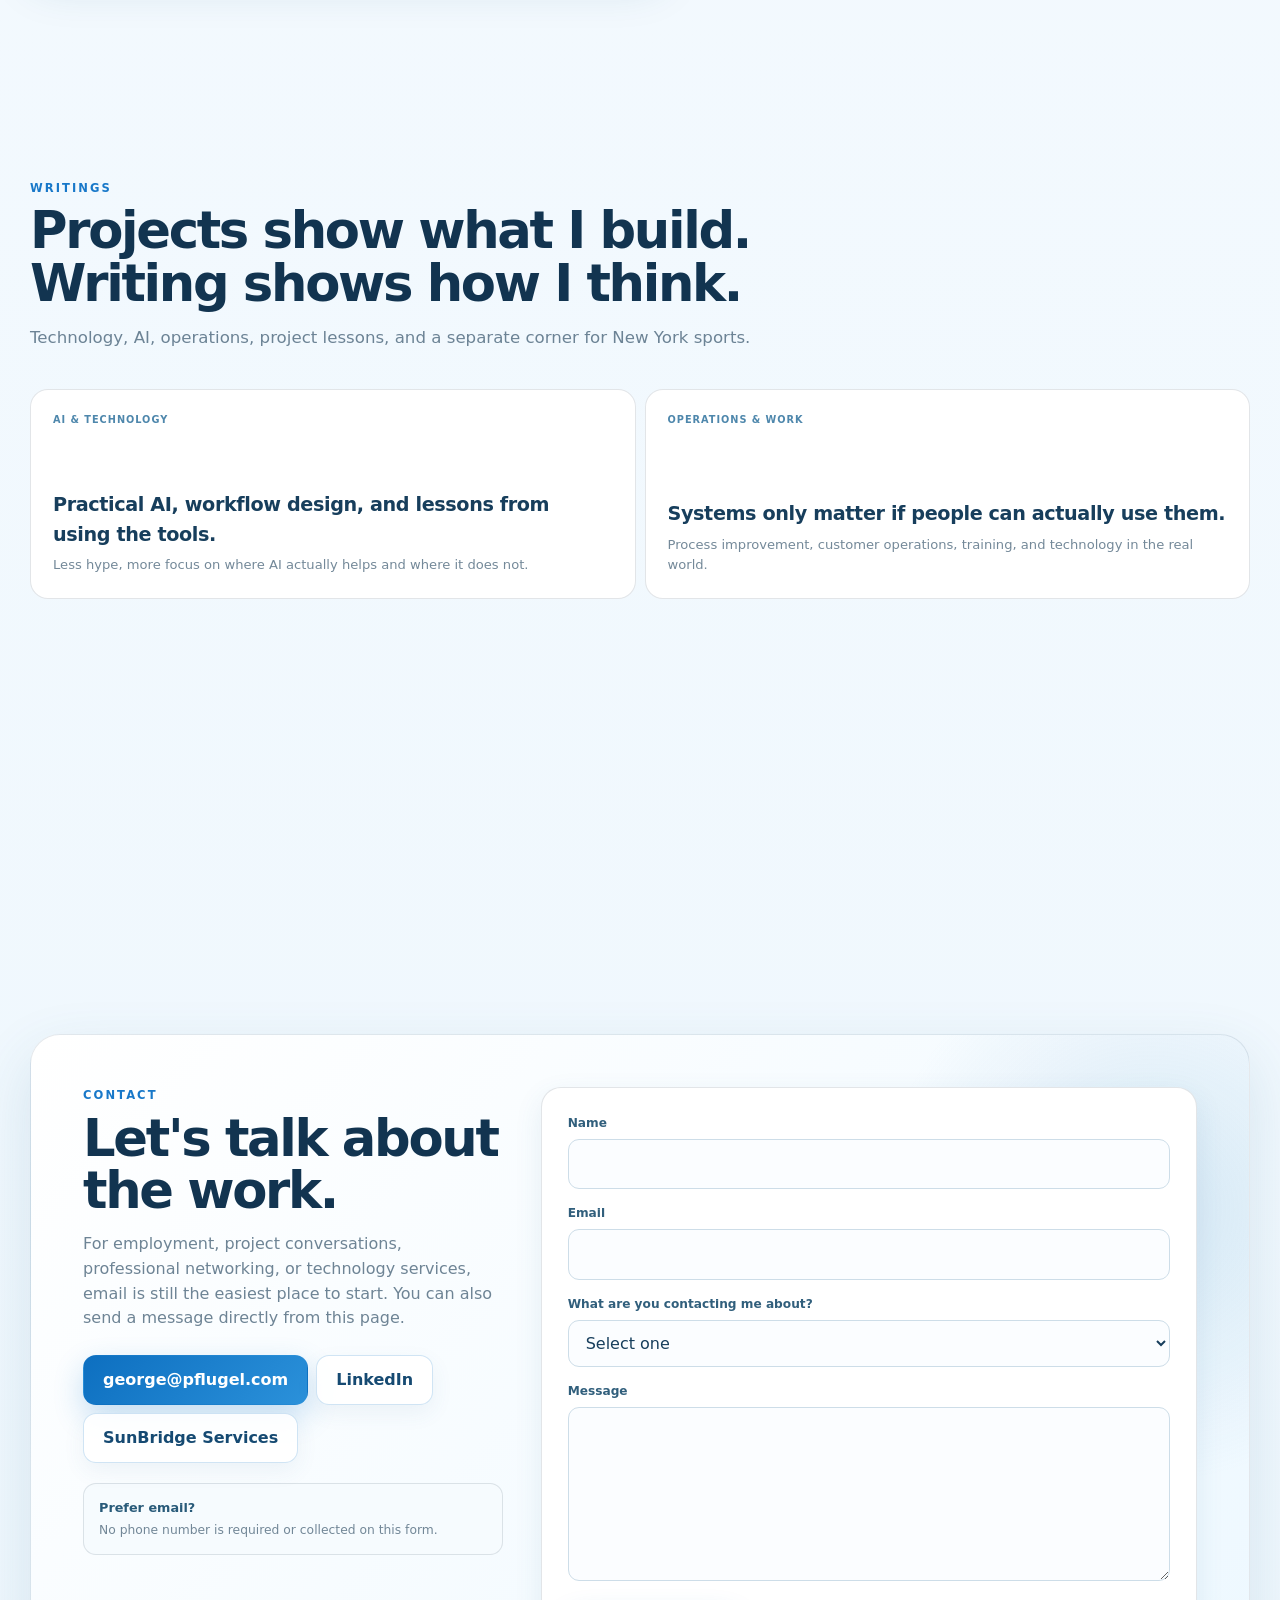
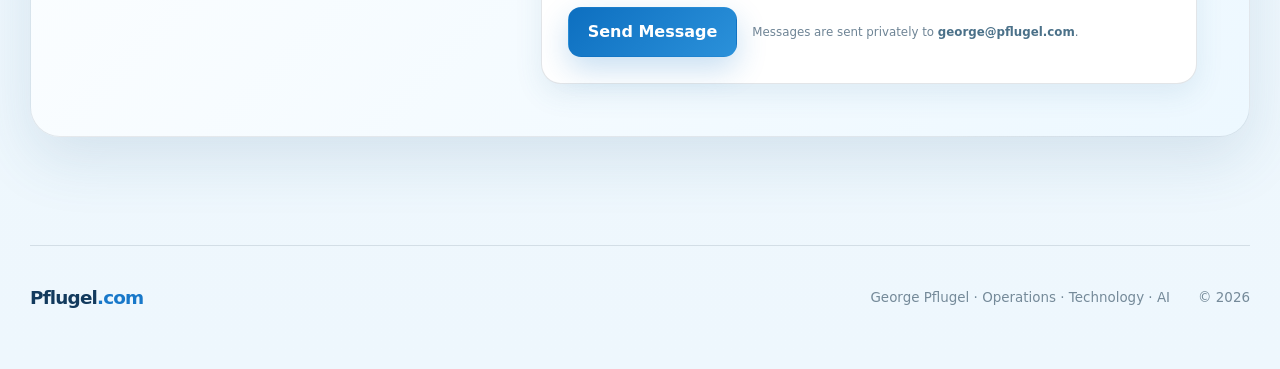
==== commit 096b4579: "Add files via upload" ====
--- a/index.html
+++ b/index.html
@@ -39,7 +39,6 @@
       <a href="showcase.html">Showcase</a>
       <a href="career.html">Career</a>
       <a href="ai-lab.html" data-track="ai_lab">AI Lab</a>
-      <a href="writings.html" data-track="writings">Writings</a>
       <a href="#contact">Contact</a>
       <a class="nav-button" href="resume.html" data-track="web_resume">Web Résumé</a>
     </nav>
